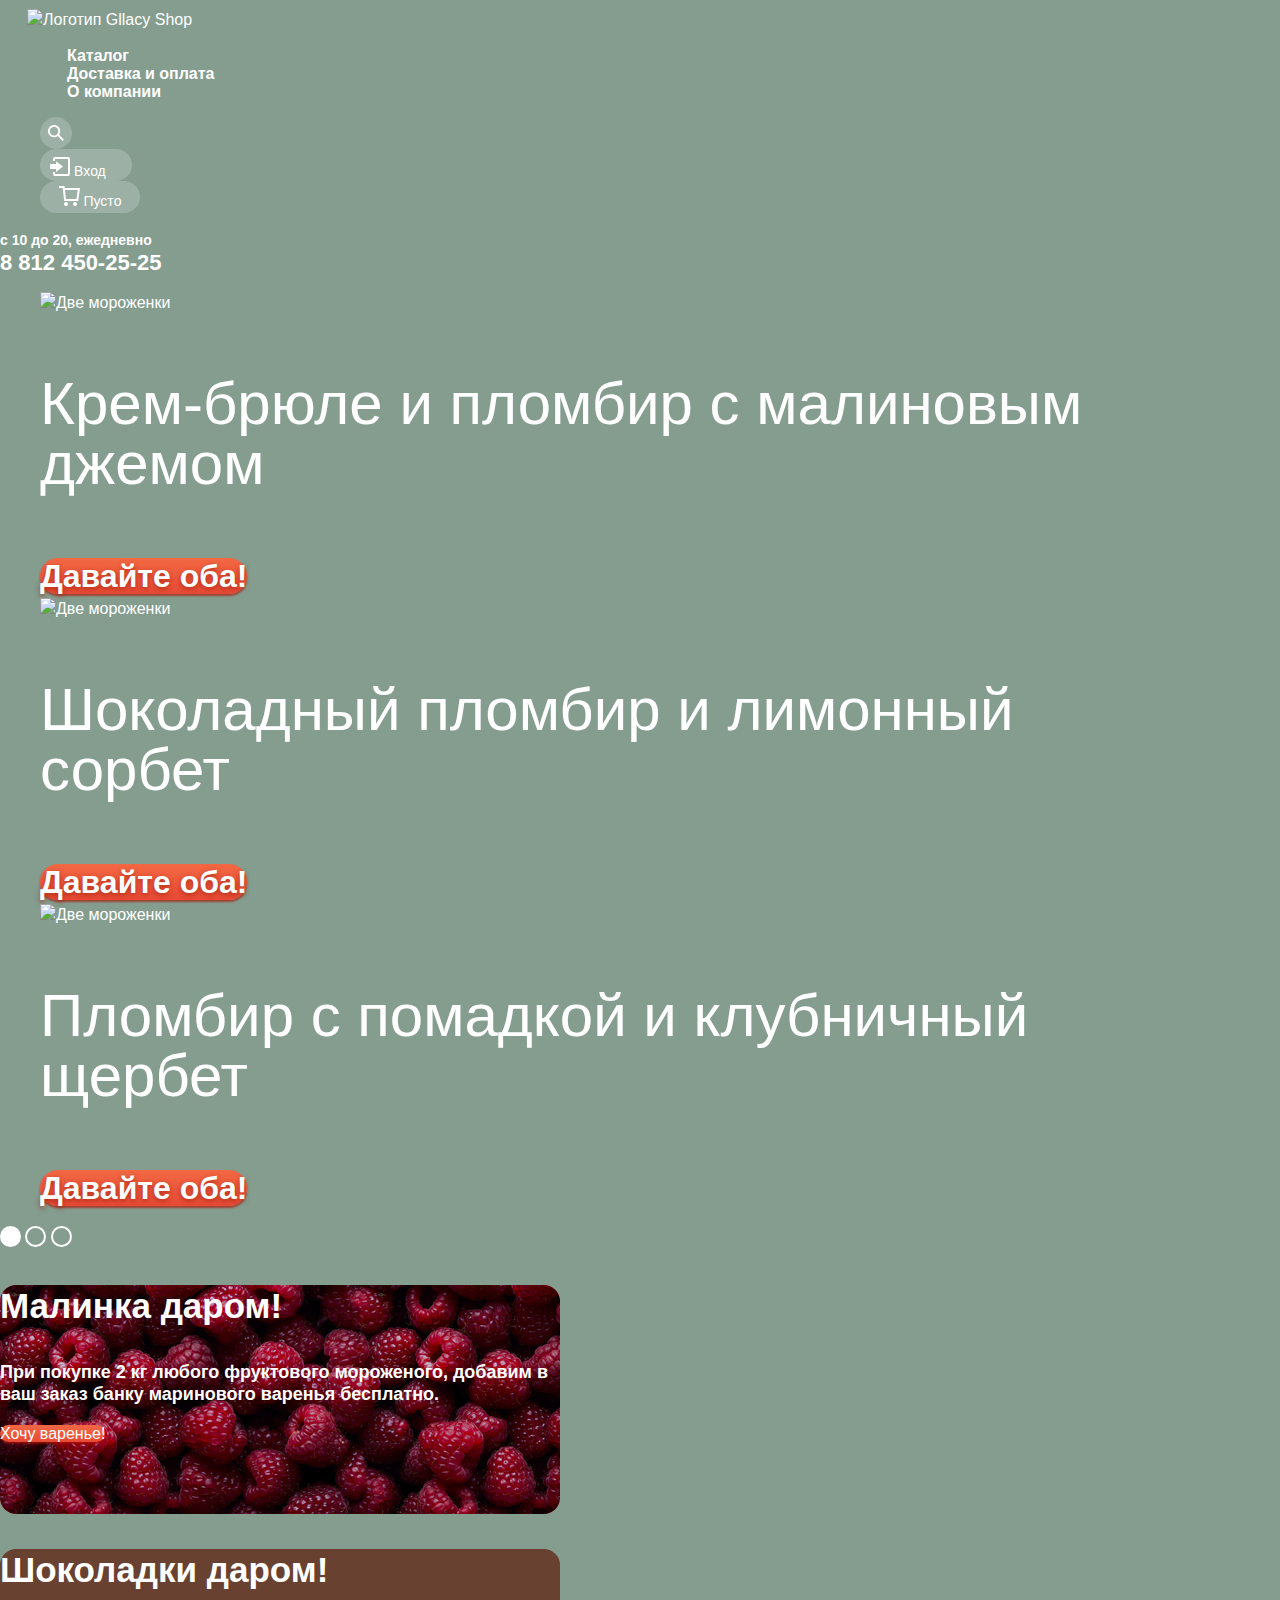
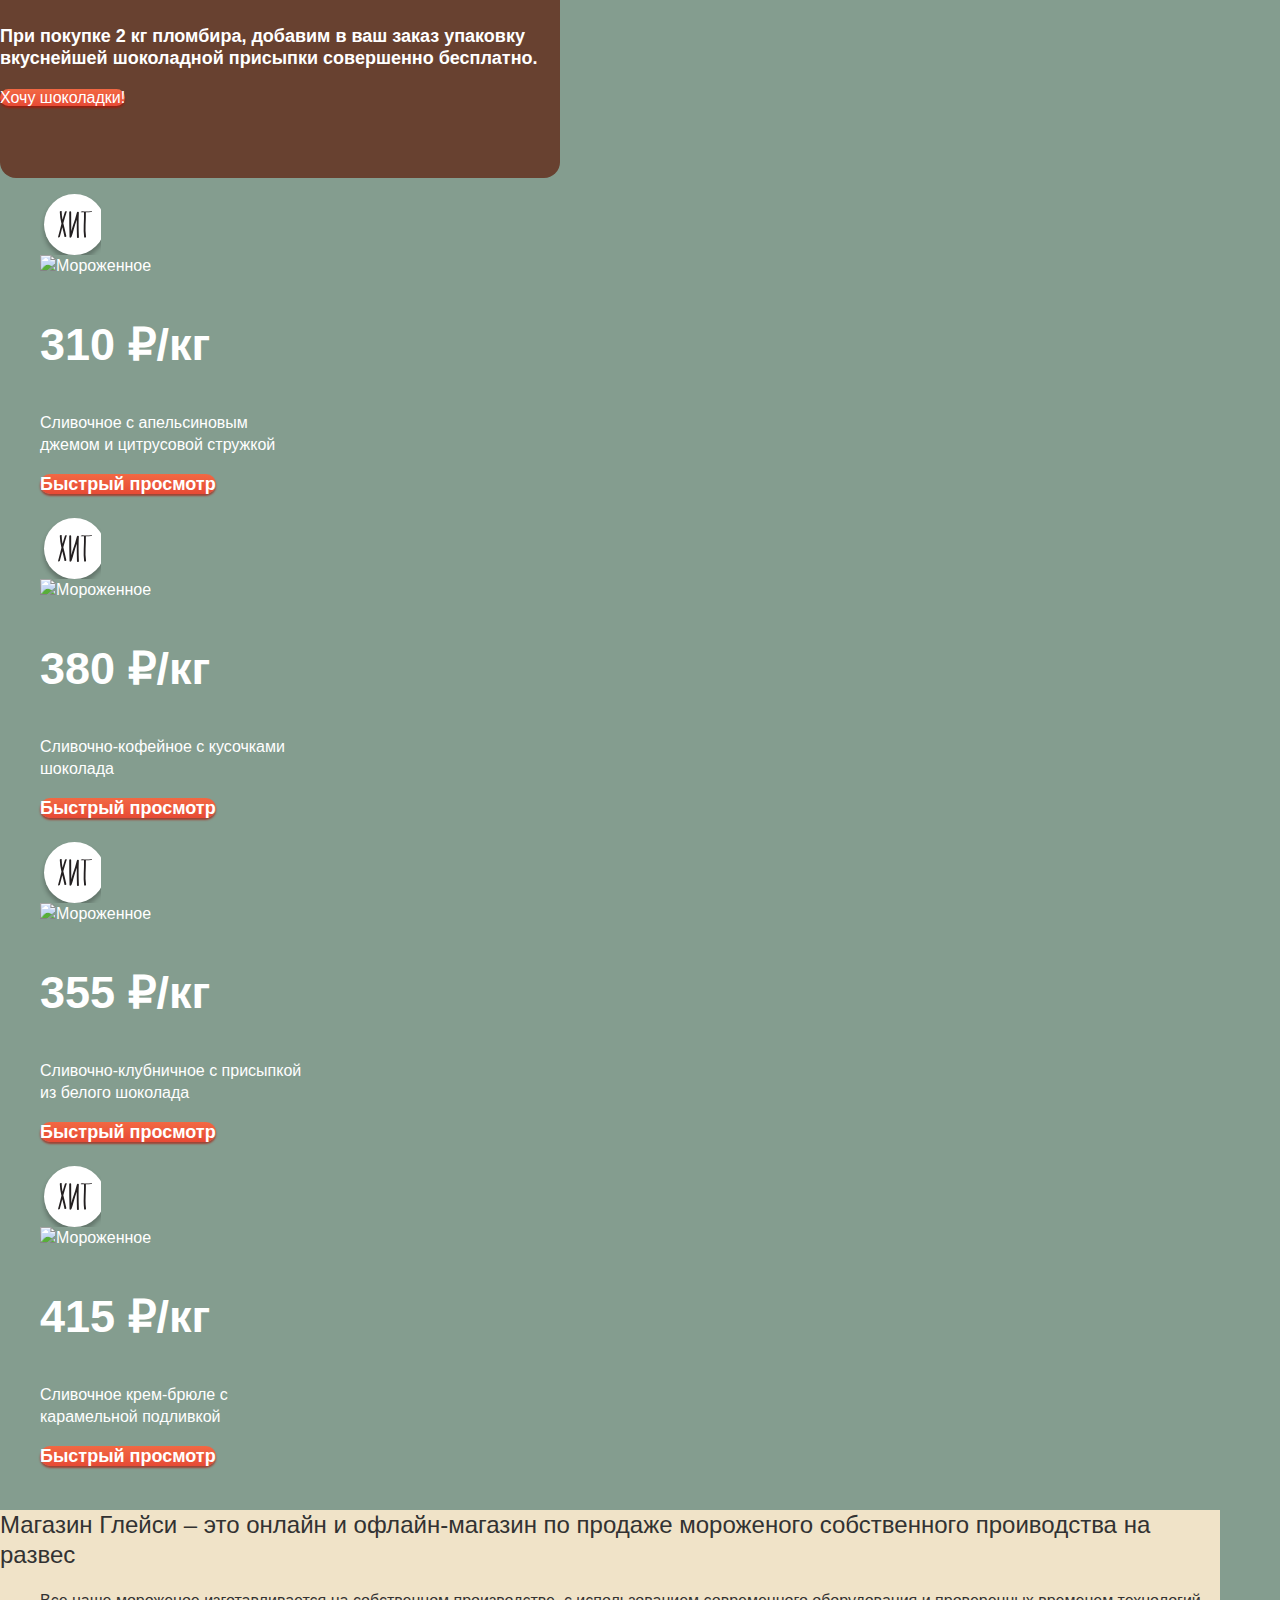
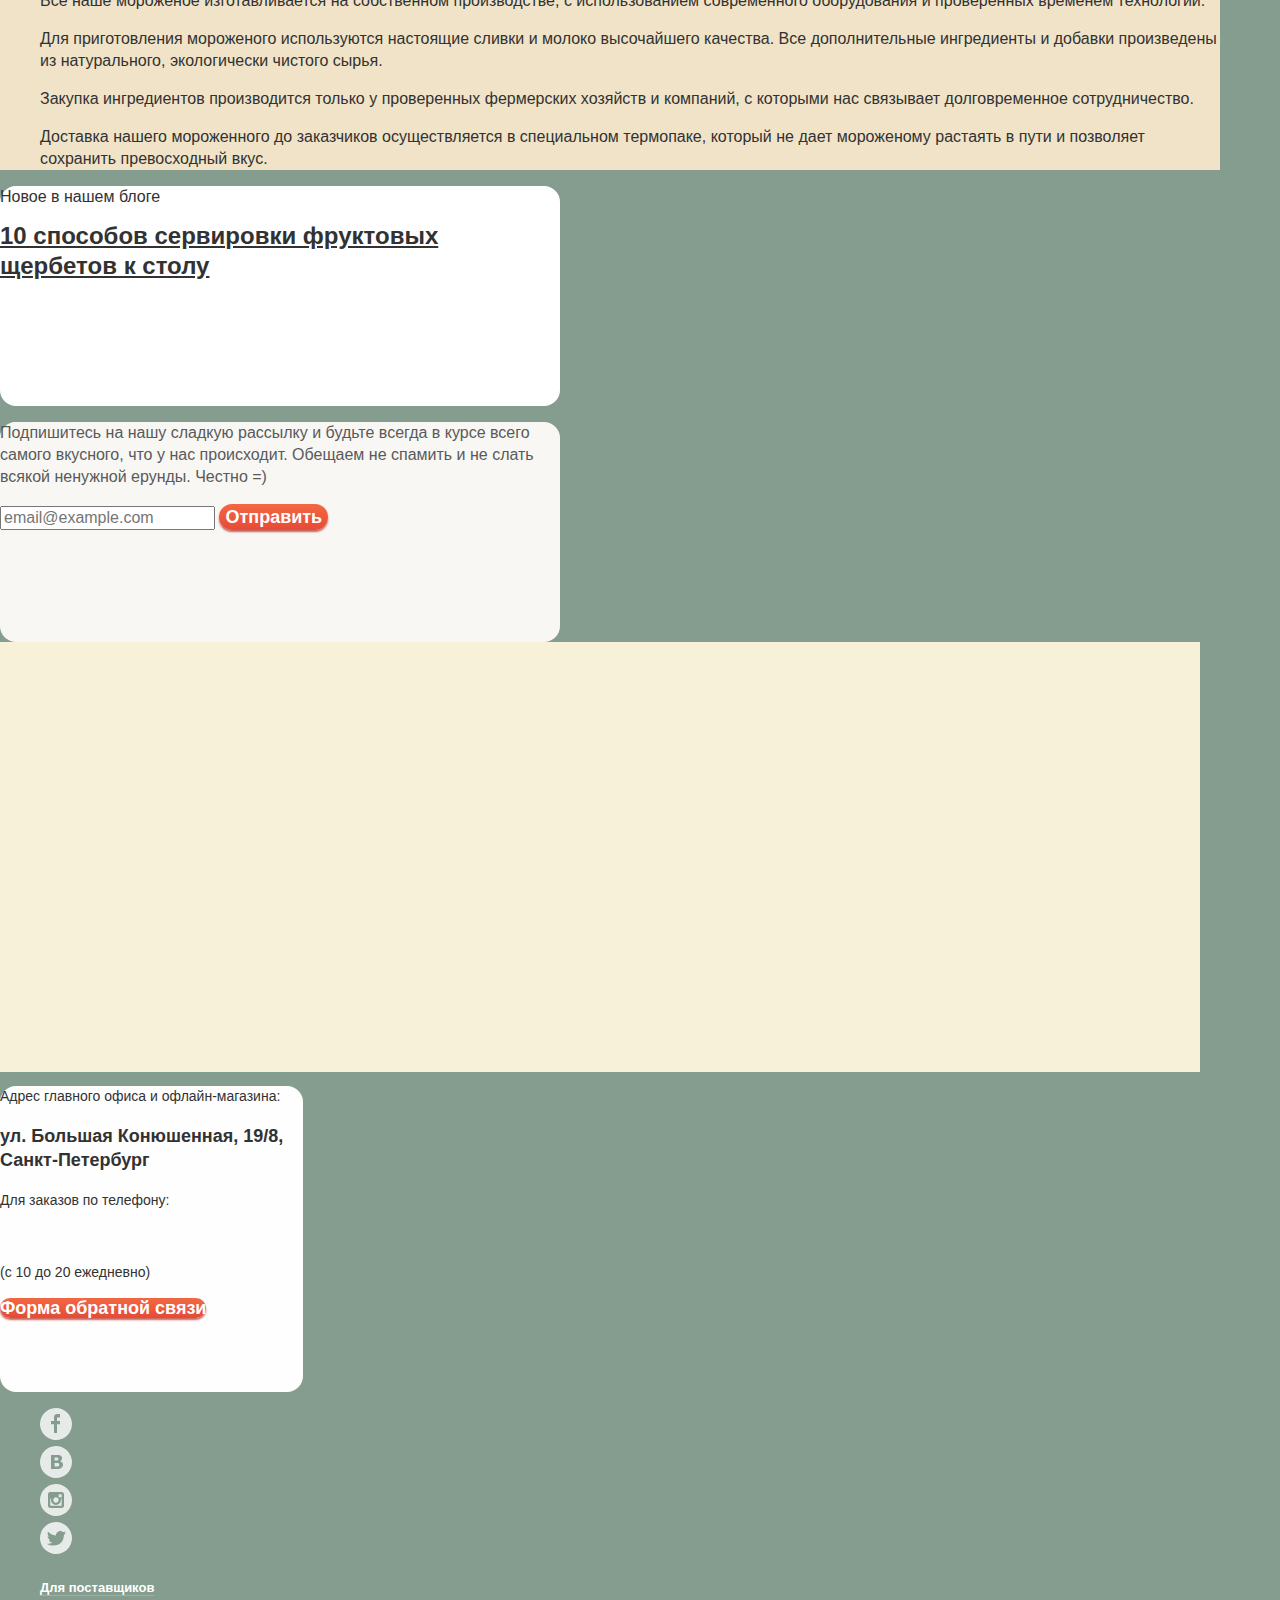
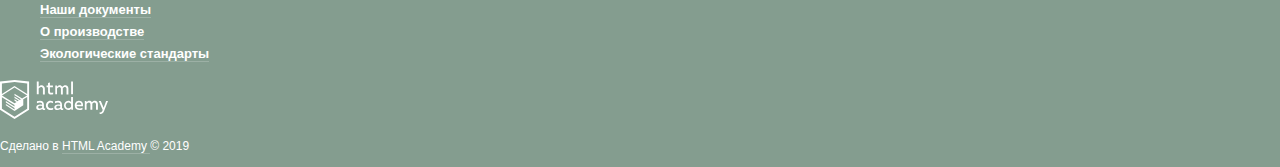
==== index.html @ 7165c573 "Базовая стилизация, подготовка к сеткам" ====
<!DOCTYPE html>
<html lang="ru">

<head>
  <meta charset="utf-8">
  <title>HTML Academy: Глейси</title>
  <link rel="stylesheet" href="css/normalize.css">
  <link rel="stylesheet" href="css/style.css">
</head>

<body class="body">
  <header class="header">
    <div class="header__main-nav main-nav">
      <nav class="main-nav">
        <a class="main-nav__logo">
          <img src="img/logo-gs.svg" width="154" height="64" alt="Логотип Gllacy Shop">
        </a>

        <ul class="main-nav__list">
          <li class="main-nav__item">
            <a class="main-nav__link" href="#">Каталог</a>
            <ul class="main-nav__submenu submenu">
              <li class="submenu__item">
                <a class="submenu__link" href="#">Новинки</a>
              </li>
              <li class="submenu__item">
                <a class="submenu__link" href="catalog.html">Сливочное</a>
              </li>
              <li class="submenu__item">
                <a class="submenu__link" href="#">Щербеты</a>
              </li>
              <li class="submenu__item">
                <a class="submenu__link" href="#">Фруктовый лед</a>
              </li>
              <li class="submenu__item">
                <a class="submenu__link" href="#">Мелорин</a>
              </li>
            </ul>
          </li>
          <li class="main-nav__item">
            <a class="main-nav__link" href="#">Доставка и оплата</a>
          </li>
          <li class="main-nav__item">
            <a class="main-nav__link" href="#">О компании</a>
          </li>
        </ul>
      </nav>
    </div>
    <div class="header__user-nav user-nav">
      <ul class="user-nav__list">
        <li class="user-nav__item">
          <button class="user-nav__btn user-nav__btn-search" type="button">
            <svg width="16" height="16" viewBox="0 0 16 16" fill="none" xmlns="http://www.w3.org/2000/svg">
              <path
                d="M16 14.6652L11.0785 9.73294C11.9827 8.48188 12.3826 6.93501 12.1984 5.40134C12.0141 3.86767 11.2594 2.4601 10.0848 1.45982C8.91022 0.45954 7.40233 -0.0598191 5.86234 0.00548954C4.32234 0.0707982 2.86363 0.715967 1.77757 1.81212C0.691516 2.90827 0.0580813 4.3747 0.0038002 5.91849C-0.050481 7.46228 0.478388 8.96976 1.48476 10.1398C2.49113 11.3098 3.90092 12.0563 5.43251 12.2301C6.96409 12.4039 8.50472 11.9922 9.74663 11.0772L14.6586 16L16 14.6652ZM6.08152 10.3767C5.24079 10.3767 4.41895 10.1268 3.71991 9.65874C3.02087 9.19063 2.47604 8.5253 2.15431 7.74687C1.83258 6.96844 1.7484 6.11188 1.91241 5.28551C2.07643 4.45913 2.48128 3.70006 3.07576 3.10427C3.67024 2.50849 4.42766 2.10276 5.25223 1.93838C6.0768 1.77401 6.93149 1.85837 7.70822 2.1808C8.48495 2.50324 9.14883 3.04927 9.61591 3.74983C10.083 4.4504 10.3323 5.27404 10.3323 6.11661C10.3298 7.24568 9.88115 8.3278 9.08451 9.12618C8.28788 9.92456 7.20813 10.3742 6.08152 10.3767Z"
                fill="white" />
            </svg>
          </button>

          <form class="user-nav__search-form search-form" action="https://echo.htmlacademy.ru" method="get">
            <label class="search-form__label" aria-label="Поиск товаров">
              <input class="search-form__input" type="search" name="search" placeholder="Крем-брюле">
            </label>

          </form>
        </li>

        <li class="user-nav__item">
          <button class="user-nav__btn user-nav__btn-enter" type="button">
            <svg width="20" height="19" viewBox="0 0 20 19" fill="none" xmlns="http://www.w3.org/2000/svg">
              <path d="M6.04 14.88L12.96 9.5L6.04 4.13V7.04H0V11.96H6.04V14.88Z" fill="white" />
              <path
                d="M18 0H5C4.46957 0 3.96086 0.210714 3.58579 0.585786C3.21071 0.960859 3 1.46957 3 2V4H5V2H18V17H5V15H3V17C3 17.5304 3.21071 18.0391 3.58579 18.4142C3.96086 18.7893 4.46957 19 5 19H18C18.5304 19 19.0391 18.7893 19.4142 18.4142C19.7893 18.0391 20 17.5304 20 17V2C20 1.46957 19.7893 0.960859 19.4142 0.585786C19.0391 0.210714 18.5304 0 18 0Z"
                fill="white" />
            </svg>
            <span>Вход</span>
          </button>

          <form class="user-nav__enter-form enter-form" action="https://echo.htmlacademy.ru" method="post">
            <ul class="enter-form__list">
              <li class="enter-form__item">
                <label class="enter-form__label" aria-label="Электронная почта">
                  <input class="enter-form__input" type="email" name="email" placeholder="email@example.com">
                </label>
              </li>
              <li class="enter-form__item">
                <label class="enter-form__label" aria-label="Пароль">
                  <input class="enter-form__input" type="password" name="password" placeholder="••••••">
                </label>
              </li>
              <li class="enter-form__item">
                <a class="enter-form__link" href="#">Забыли пароль?</a>
              </li>
              <li class="enter-form__item">
                <a class="enter-form__link" href="#">Новая регистрация</a>
              </li>
            </ul>
            <button class="btn enter-form__submit-btn" type="submit">Войти</button>
          </form>
        </li>

        <li class="user-nav__item">
          <button class="user-nav__btn user-nav__busket-btn" type="button">
            <svg width="21" height="20" viewBox="0 0 21 20" fill="none" xmlns="http://www.w3.org/2000/svg">
              <path
                d="M5.70345 2L5.46161 0H0V2H3.66795L5.17946 15H19.2869L21 2H5.70345ZM17.5034 13H6.97313L5.96545 4H18.6924L17.5034 13Z"
                fill="white" />
              <path
                d="M7.03359 20C8.14664 20 9.04894 19.1046 9.04894 18C9.04894 16.8954 8.14664 16 7.03359 16C5.92054 16 5.01823 16.8954 5.01823 18C5.01823 19.1046 5.92054 20 7.03359 20Z"
                fill="white" />
              <path
                d="M16.1027 20C17.2157 20 18.118 19.1046 18.118 18C18.118 16.8954 17.2157 16 16.1027 16C14.9896 16 14.0873 16.8954 14.0873 18C14.0873 19.1046 14.9896 20 16.1027 20Z"
                fill="white" />
            </svg>
            <span>Пусто</span>
          </button>

          <form class="user-nav__busket-form busket-form" action="https://echo.htmlacademy.ru" method="get">
            <table class="busket-form__table busket-table">
              <tr class="busket-table__tr">
                <td class="busket-table__td">
                  <button class="del-btn busket-table__del-btn" type="button"></button>
                </td>
                <td class="busket-table__td">
                  <a class="busket-table__link" href="#">
                    <img src="img/items-jpg/item-1-small.jpg" width="33" height="33" alt="Мороженное">
                  </a>
                </td>
                <td class="busket-table__td">Пломбир с апельсиновым джемом</td>
                <td class="busket-table__td">1,5 кг х</td>
                <td class="busket-table__td">200 руб.</td>
                <td class="busket-table__td">300 руб.</td>
              </tr>
              <tr class="busket-table__tr">
                <td class="busket-table__td">
                  <button class="del-btn busket-table__del-btn" type="button"></button>
                </td>
                <td class="busket-table__td">
                  <a href="#">
                    <img src="img/items-jpg/item-2-small.jpg" width="33" height="33" alt="Мороженное">
                  </a>
                </td>
                <td class="busket-table__td">Клубничный пломбир с присыпкой из белого шоколада</td>
                <td class="busket-table__td">1,5 кг х</td>
                <td class="busket-table__td">300 руб.</td>
                <td class="busket-table__td">450 руб.</td>
            </table>
            <p class="busket-table__price">Итого: 750 руб.</p>
            <button class="btn busket-form__submit-btn" type="submit">Оформить заказ</button>
          </form>
        </li>
      </ul>
    </div>
    <div class="header__info info ">
      <span class="info__worktime">с 10 до 20, ежедневно</span>
      <a class="info__phone" href="tel:+78124502525">8&nbsp;812&nbsp;450-25-25</a>
    </div>
  </header>

  <main class="main">
    <h1 class="visually-hidden">Магазин мороженного "Глейси"</h1>

    <section class="main__sliders sliders">
      <h2 class="visually-hidden">Cлайдеры</h2>
      <ul class="slider__list">
        <li class="slider__item slider__item--active">
          <img src="img/promo-ice-1.png" width="647" height="584" alt="Две мороженки">
          <h3 class="slider__title">Крем-брюле и пломбир&nbsp;с малиновым джемом</h3>
          <a class="btn slider__btn" href="#">Давайте оба!</a>
        </li>
        <li class="slider__item">
          <img src="img/promo-ice-2.png" width="644" height="582" alt="Две мороженки">
          <h3 class="slider__title">Шоколадный пломбир&nbsp;и лимонный сорбет</h3>
          <a class="btn slider__btn" href="#">Давайте оба!</a>
        </li>
        <li class="slider__item">
          <img src="img/promo-ice-3.png" width="639" height="582" alt="Две мороженки">
          <h3 class="slider__title">Пломбир с помадкой&nbsp;и клубничный щербет</h3>
          <a class="btn slider__btn" href="#">Давайте оба!</a>
        </li>
      </ul>

      <div class="slider__toggles ">
        <button class="slider__toggle slider__toggle--active" type="button" aria-label="Промо-1"></button>
        <button class="slider__toggle" type="button" aria-label="Промо-2"></button>
        <button class="slider__toggle" type="button" aria-label="Промо-3"></button>
      </div>
    </section>

    <div class="main__promotion promotion">
      <h2 class="visually-hidden">Акции магазина</h2>

      <article class="promotion__item promotion__item--raspberry">
        <h3 class="promotion__title">Малинка даром!</h3>
        <p class="promotion__text">При покупке 2 кг любого фруктового мороженого, добавим в ваш заказ банку маринового
          варенья бесплатно.</p>
        <a class="btn promotion-btn" href="#">Хочу варенье!</a>
      </article>

      <article class="promotion__item promotion__item--chocolate">
        <h3 class="promotion__title">Шоколадки даром!</h3>
        <p class="promotion__text">При покупке 2 кг пломбира, добавим в ваш заказ упаковку вкуснейшей шоколадной
          присыпки совершенно бесплатно.
        </p>
        <a class="btn promotion-btn" href="#">Хочу шоколадки!</a>
      </article>
    </div>

    <section class="main__popular popular">
      <h2 class="visually-hidden">Популярное мороженное</h2>
      <ul class="popular__list">
        <li class="popular__item">
          <article class="card">
            <div class="card__hit"></div>
            <a href="#">
              <img src="img/items-jpg/item-1.jpg" width="267" height="267" alt="Мороженное">
            </a>
            <p class="card__text">310 &#8381;&#47;<span class="cart__text--s">кг</span></p>
            <a href="#">
              <h3 class="card__title">Сливочное с апельсиновым джемом и цитрусовой стружкой</h3>
            </a>
            <a class="btn card__btn" href="#">Быстрый просмотр</a>
          </article>
        </li>
        <li class="popular__item">
          <article class="card">
            <div class="card__hit"></div>
            <a href="#">
              <img src="img/items-jpg/item-2.jpg" width="267" height="267" alt="Мороженное">
            </a>
            <p class="card__text">380 &#8381;&#47;<span class="cart__text--s">кг</span></p>
            <a href="#">
              <h3 class="card__title">Сливочно-кофейное с кусочками шоколада</h3>
            </a>
            <a class="btn card__btn" href="#">Быстрый просмотр</a>
          </article>
        </li>
        <li class="popular__item">
          <article class="card">
            <div class="card__hit"></div>
            <a href="#">
              <img src="img/items-jpg/item-3.jpg" width="267" height="267" alt="Мороженное">
            </a>
            <p class="card__text">355 &#8381;&#47;<span class="cart__text--s">кг</span></p>
            <a href="#">
              <h3 class="card__title">Сливочно-клубничное с присыпкой из белого шоколада</h3>
            </a>
            <a class="btn card__btn" href="#">Быстрый просмотр</a>
          </article>
        </li>
        <li class="popular__item">
          <article class="card">
            <div class="card__hit"></div>
            <a href="#">
              <img src="img/items-jpg/item-4.jpg" width="267" height="267" alt="Мороженное">
            </a>
            <p class="card__text">415 &#8381;&#47;<span class="cart__text--s">кг</span></p>
            <a href="#">
              <h3 class="card__title">Сливочное крем-брюле с карамельной подливкой</h3>
            </a>
            <a class="btn card__btn" href="#">Быстрый просмотр</a>
          </article>
        </li>
      </ul>
    </section>

    <section class="main__about-us about-us">
      <h2 class="about-us__title">Магазин Глeйси – это онлайн и офлайн-магазин по продаже мороженого собственного
        проиводства на развес</h2>
      <ul class="about-us__list">
        <li class="about-us__item about-us__item--prod">
          <p class="about-us__text">Все наше мороженое изготавливается на собственном производстве, с использованием
            современного оборудования
            и проверенных временем технологий.</p>
        </li>
        <li class="about-us__item about-us__item--materials">
          <p class="about-us__text">Для приготовления мороженого используются настоящие сливки и молоко высочайшего
            качества. Все
            дополнительные ингредиенты и добавки произведены из натурального, экологически чистого сырья.</p>
        </li>
        <li class="about-us__item about-us__item--purchase">
          <p class="about-us__text">Закупка ингредиентов производится только у проверенных фермерских хозяйств и
            компаний, с которыми нас
            связывает долговременное сотрудничество.</p>
        </li>
        <li class="about-us__item about-us__item--delivery">
          <p class="about-us__text">Доставка нашего мороженного до заказчиков осуществляется в специальном термопаке,
            который не дает
            мороженому растаять в пути и позволяет сохранить превосходный вкус.</p>
        </li>
      </ul>
    </section>

    <div class="main__container">
      <article class="main__blog blog">
        <h2 class="blog__title">Новое в нашем блоге</h2>
        <a class="blog__link" href="#">10 способов сервировки фруктовых щербетов к столу</a>
      </article>

      <section class="main__subscribe subscribe">
        <h2 class="visually-hidden">Подписка на рассылку</h2>
        <div class="subscribe--background">
          <p class="subscribe__text">Подпишитесь на нашу сладкую рассылку и будьте всегда в курсе всего самого вкусного,
            что
            у нас происходит.
            Обещаем не спамить и не слать всякой ненужной ерунды. Честно &#61;&#41;</p>

          <form class="subscribe__form" action="https://echo.htmlacademy.ru" method="post">

            <label aria-label="Электронная почта">
              <input class="subscribe__input" type="email" id="submit-email" name="email"
                placeholder="email@example.com">
            </label>
            <button class="btn subscribe__btn" type="submit">Отправить</button>
          </form>
        </div>
      </section>
    </div>

    <section class="main__contacts contacts">
      <h2 class="visually-hidden">Как с нами связаться</h2>
      <div class="contacts__map"></div>
      <div class="contacts__content">
        <p class="contacts__text contacts__text--s">Адрес главного офиса и офлайн-магазина:</p>
        <p class="contacts__text contacts__text--l">ул. Большая Конюшенная, 19/8, Санкт-Петербург</p>
        <p class="contacts__text contacts__text--s">Для заказов по телефону:</p>
        <a class="contacts_link contacts__text--l href=" tel:+78124502525">8&nbsp;812&nbsp;450-25-25</a>
        <p class="contacts__text contacts__text--s">&#40;с 10 до 20 ежедневно&#41;</p>
        <a class="btn contacts__popup-btn" href="#">Форма обратной связи</a>
        <!-- <script>
          карта через JS подключится в конце страницы
        </script> -->
      </div>
    </section>
  </main>

  <footer class="footer">

    <div class="footer__social social">
      <h2 class="visually-hidden">Мы в соцсетях</h2>
      <ul class="social__list">
        <li class="social__item social__item--fb">
          <a href="#" aria-label="Facebook">
            <svg width="32" height="32" viewBox="0 0 32 32" fill="none" xmlns="http://www.w3.org/2000/svg">
              <path
                d="M16 0C12.8355 0 9.74207 0.938384 7.11088 2.69649C4.4797 4.45459 2.42894 6.95345 1.21793 9.87706C0.0069325 12.8007 -0.309921 16.0177 0.307443 19.1214C0.924806 22.2251 2.44866 25.0761 4.6863 27.3137C6.92394 29.5513 9.77487 31.0752 12.8786 31.6926C15.9823 32.3099 19.1993 31.9931 22.1229 30.7821C25.0466 29.5711 27.5454 27.5203 29.3035 24.8891C31.0616 22.2579 32 19.1645 32 16C32 11.7565 30.3143 7.68687 27.3137 4.68629C24.3131 1.68571 20.2435 0 16 0ZM20.06 9.45H17V12.9H20V16.34H17V25H14V16.34H11V12.9H14V9.45C13.9449 8.59575 14.2291 7.75426 14.7908 7.1083C15.3525 6.46234 16.1464 6.06407 17 6H20V9.45H20.06Z"
                fill="white" fill-opacity="0.8" />
            </svg>
          </a>
        </li>
        <li class="social__item social__item--vk">
          <a href="#" aria-label="Vkontakte">
            <svg width="32" height="32" viewBox="0 0 32 32" fill="none" xmlns="http://www.w3.org/2000/svg">
              <path
                d="M16.64 14.49C16.9652 14.4904 17.2875 14.4293 17.59 14.31C17.8645 14.2077 18.0922 14.0085 18.23 13.75C18.3343 13.4964 18.3854 13.2241 18.38 12.95C18.376 12.7057 18.3143 12.4659 18.2 12.25C18.0714 12.0066 17.8523 11.8235 17.59 11.74C17.2687 11.627 16.9306 11.5695 16.59 11.57H14.59V14.57H15.16C15.75 14.52 16.24 14.51 16.64 14.49Z"
                fill="white" fill-opacity="0.8" />
              <path
                d="M18.12 17.08C17.751 17.0101 17.3752 16.9832 17 17H14.61V20.5H17.06C17.4757 20.4953 17.8865 20.4104 18.27 20.25C18.591 20.1392 18.8632 19.9199 19.04 19.63C19.1865 19.3527 19.2621 19.0436 19.26 18.73C19.2753 18.3782 19.1848 18.0298 19 17.73C18.7922 17.4167 18.4806 17.1865 18.12 17.08Z"
                fill="white" fill-opacity="0.8" />
              <path
                d="M16 0C12.8355 0 9.74207 0.938384 7.11088 2.69649C4.4797 4.45459 2.42894 6.95345 1.21793 9.87706C0.0069325 12.8007 -0.309921 16.0177 0.307443 19.1214C0.924806 22.2251 2.44866 25.0761 4.6863 27.3137C6.92394 29.5513 9.77487 31.0752 12.8786 31.6926C15.9823 32.3099 19.1993 31.9931 22.1229 30.7821C25.0466 29.5711 27.5454 27.5203 29.3035 24.8891C31.0616 22.2579 32 19.1645 32 16C32 11.7565 30.3143 7.68687 27.3137 4.68629C24.3131 1.68571 20.2435 0 16 0ZM22.6 20.53C22.3376 21.056 21.9537 21.5119 21.48 21.86C20.9342 22.2714 20.3122 22.5705 19.65 22.74C18.8286 22.9383 17.9848 23.029 17.14 23.01H11V9H16.45C17.2781 8.9868 18.1063 9.02354 18.93 9.11C19.473 9.19401 19.9994 9.36273 20.49 9.61C20.9868 9.84615 21.4013 10.2258 21.68 10.7C21.9455 11.1728 22.0801 11.7079 22.07 12.25C22.0819 12.8916 21.8931 13.5209 21.53 14.05C21.1452 14.588 20.6142 15.0045 20 15.25V15.32C20.8272 15.4588 21.5898 15.8541 22.18 16.45C22.7295 17.0712 23.0163 17.8815 22.98 18.71C23.0043 19.3386 22.8738 19.9636 22.6 20.53Z"
                fill="white" fill-opacity="0.8" />
            </svg>
          </a>
        </li>
        <li class="social__item social__item--inst">
          <a href="#" aria-label="Instagram">
            <svg width="32" height="32" viewBox="0 0 32 32" fill="none" xmlns="http://www.w3.org/2000/svg">
              <g opacity="0.8">
                <path
                  d="M20.92 16C20.92 17.3155 20.3974 18.5771 19.4673 19.5072C18.5371 20.4374 17.2755 20.96 15.96 20.96C14.6445 20.96 13.3829 20.4374 12.4528 19.5072C11.5226 18.5771 11 17.3155 11 16C11.001 15.6158 11.048 15.233 11.14 14.86H10.24V21.7H21.64V14.86H20.74C20.8406 15.2325 20.901 15.6147 20.92 16Z"
                  fill="white" />
                <path
                  d="M16 18.66C16.5252 18.656 17.0375 18.4967 17.4723 18.202C17.9071 17.9073 18.245 17.4905 18.4432 17.0042C18.6415 16.5178 18.6913 15.9836 18.5864 15.4689C18.4816 14.9542 18.2266 14.4821 17.8539 14.1121C17.4811 13.7421 17.0071 13.4908 16.4916 13.3897C15.9762 13.2887 15.4424 13.3425 14.9575 13.5445C14.4726 13.7464 14.0584 14.0873 13.7669 14.5243C13.4755 14.9613 13.32 15.4748 13.32 16C13.3213 16.3506 13.3917 16.6976 13.5271 17.021C13.6625 17.3444 13.8602 17.638 14.1091 17.8851C14.358 18.1321 14.653 18.3276 14.9775 18.4606C15.3019 18.5936 15.6494 18.6613 16 18.66Z"
                  fill="white" />
                <path d="M21.68 10.3H18.64V13.34H21.68V10.3Z" fill="white" />
                <path
                  d="M16 0C12.8355 0 9.74207 0.938384 7.11088 2.69649C4.4797 4.45459 2.42894 6.95345 1.21793 9.87706C0.0069325 12.8007 -0.309921 16.0177 0.307443 19.1214C0.924806 22.2251 2.44866 25.0761 4.6863 27.3137C6.92394 29.5513 9.77487 31.0752 12.8786 31.6926C15.9823 32.3099 19.1993 31.9931 22.1229 30.7821C25.0466 29.5711 27.5454 27.5203 29.3035 24.8891C31.0616 22.2579 32 19.1645 32 16C32 11.7565 30.3143 7.68687 27.3137 4.68629C24.3131 1.68571 20.2435 0 16 0ZM24 21.7C24.0027 22.0045 23.9444 22.3064 23.8285 22.588C23.7127 22.8696 23.5416 23.1251 23.3253 23.3395C23.1091 23.5539 22.8521 23.7228 22.5695 23.8362C22.2869 23.9497 21.9845 24.0054 21.68 24H10.28C9.97928 23.9987 9.68175 23.9382 9.40442 23.8219C9.12709 23.7056 8.87537 23.5358 8.66366 23.3222C8.45194 23.1086 8.28436 22.8554 8.17049 22.5771C8.05662 22.2988 7.99869 22.0007 8.00001 21.7V10.3C7.99869 9.99927 8.05662 9.70123 8.17049 9.42289C8.28436 9.14455 8.45194 8.89137 8.66366 8.67779C8.87537 8.46422 9.12709 8.29443 9.40442 8.17814C9.68175 8.06184 9.97928 8.00131 10.28 8H21.67C21.9749 7.99467 22.2778 8.0503 22.561 8.16362C22.8441 8.27694 23.1017 8.44568 23.3188 8.65992C23.5358 8.87416 23.7079 9.12959 23.8249 9.41123C23.9418 9.69287 24.0014 9.99504 24 10.3V21.7Z"
                  fill="white" />
              </g>
            </svg>
          </a>
        </li>
        <li class="social__item social__item--tw">
          <a href="#" aria-label="Twitter">
            <svg width="32" height="32" viewBox="0 0 32 32" fill="none" xmlns="http://www.w3.org/2000/svg">
              <path
                d="M16 0C12.8355 0 9.74207 0.938384 7.11088 2.69649C4.4797 4.45459 2.42894 6.95345 1.21793 9.87706C0.0069325 12.8007 -0.309921 16.0177 0.307443 19.1214C0.924806 22.2251 2.44866 25.0761 4.6863 27.3137C6.92394 29.5513 9.77487 31.0752 12.8786 31.6926C15.9823 32.3099 19.1993 31.9931 22.1229 30.7821C25.0466 29.5711 27.5454 27.5203 29.3035 24.8891C31.0616 22.2579 32 19.1645 32 16C32 11.7565 30.3143 7.68687 27.3137 4.68629C24.3131 1.68571 20.2435 0 16 0ZM23.94 12.81C23.69 19.33 20.48 23.64 12.94 23.51H12.46C12.01 23.51 7.91001 23.07 7.11001 21.69C8.8989 21.9555 10.7228 21.5494 12.23 20.55C11.18 20.26 9.31001 20.09 8.98001 17.7C9.39279 17.8642 9.84415 17.9058 10.28 17.82C9.00001 17 7.53001 16.3 7.61001 14.17C8.02796 14.4893 8.54454 14.652 9.07001 14.63C8.30001 14.4 6.92001 11.39 8.07001 9.85C10.07 11.64 12.14 13.33 15.87 13.49C16.1 11.28 17.11 9.79 19.04 9.17C19.7375 8.93332 20.4908 8.91568 21.1986 9.11946C21.9065 9.32323 22.5351 9.73867 23 10.31C23.74 10.08 24.45 9.84 25.19 9.62C25.1758 9.95711 25.0846 10.2865 24.9234 10.5829C24.7622 10.8793 24.5353 11.1349 24.26 11.33C24.5167 11.3601 24.7768 11.3336 25.0221 11.2524C25.2674 11.1712 25.492 11.0372 25.68 10.86C25.5628 11.2985 25.3443 11.7034 25.0421 12.0421C24.7399 12.3808 24.3624 12.6438 23.94 12.81Z"
                fill="white" fill-opacity="0.8" />
            </svg>
          </a>
        </li>
      </ul>
    </div>

    <div class="footer__company-info company-info">
      <ul class="company-info__list">
        <li class="company-info__item  company-info__item--heart">
          <a class="company-info__link" href="#">Для поставщиков</a>
        </li>
        <li class="company-info__item">
          <a class="company-info__link" href="#">Наши документы</a>
        </li>
        <li class="company-info__item">
          <a class="company-info__link" href="#">О производстве</a>
        </li>
        <li class="company-info__item">
          <a class="company-info__link" href="#">Экологические стандарты</a>
        </li>
      </ul>
    </div>
    <div class="footer__copyright copyright">
      <a class="copyright__link" href="https://htmlacademy.ru/intensive/htmlcss">
        <svg width="108" height="39" viewBox="0 0 108 39" fill="none" xmlns="http://www.w3.org/2000/svg">
          <path
            d="M44.582 28.426C44.7698 28.4144 44.9553 28.3771 45.134 28.3151V29.7263C44.7564 29.8745 44.3566 29.9496 43.9538 29.948C43.6117 29.9839 43.2676 29.9061 42.9692 29.7255C42.6707 29.5449 42.4327 29.2703 42.2882 28.94C41.3994 29.6974 40.2879 30.1005 39.1473 30.0791C37.6339 30.0791 36.2348 29.2021 36.2348 27.3776C36.2348 25.1197 38.2145 24.4241 39.9468 24.4241C40.6765 24.4355 41.4034 24.5233 42.1169 24.6862V24.3737C42.1169 23.275 41.3554 22.4988 39.9277 22.4988C38.894 22.5023 37.8726 22.7358 36.9296 23.1843V21.3699C37.9559 20.9951 39.0325 20.7977 40.1181 20.7852C42.4785 20.7852 43.9253 21.9747 43.9253 24.6459V27.8111C43.912 27.962 43.9555 28.1123 44.0465 28.2294C44.1374 28.3465 44.2683 28.4207 44.4107 28.436C44.4679 28.4427 44.5258 28.4393 44.582 28.426ZM38.1479 27.2163C38.177 27.5946 38.3467 27.9451 38.6198 28.1908C38.8929 28.4366 39.247 28.5574 39.6041 28.5268H39.7088C40.6057 28.5405 41.4713 28.1782 42.1169 27.5187V25.9966C41.522 25.8626 40.9165 25.7883 40.3084 25.7749C39.2615 25.7749 38.1479 26.1277 38.1479 27.2365V27.2163Z"
            fill="white" />
          <path
            d="M50.5022 20.7651C51.4002 20.7443 52.2873 20.9774 53.072 21.4404V23.2448C52.3925 22.7578 51.5891 22.5011 50.7687 22.5089C50.0431 22.4476 49.3241 22.6933 48.7693 23.1922C48.2145 23.6912 47.869 24.4027 47.8085 25.1709C47.7481 25.9391 47.9776 26.7014 48.4468 27.2907C48.916 27.88 49.5867 28.2484 50.3118 28.3151C50.4639 28.3252 50.6165 28.3252 50.7687 28.3151C51.6191 28.315 52.4551 28.0823 53.1957 27.6397V29.4541C52.3309 29.8749 51.387 30.0817 50.4355 30.0589C49.8841 30.1 49.3303 30.0253 48.8062 29.8391C48.282 29.6529 47.7978 29.3589 47.3812 28.974C46.9647 28.589 46.624 28.1207 46.3789 27.5959C46.1337 27.0711 45.9888 26.5002 45.9526 25.916C45.9526 25.7749 45.9526 25.6237 45.9526 25.4826C45.9335 24.882 46.0266 24.2834 46.2264 23.721C46.4263 23.1586 46.729 22.6435 47.1171 22.2052C47.5053 21.767 47.9713 21.4142 48.4885 21.167C49.0057 20.9199 49.5638 20.7833 50.131 20.7651C50.2545 20.7555 50.3786 20.7555 50.5022 20.7651Z"
            fill="white" />
          <path
            d="M62.6661 28.426C62.8538 28.4144 63.0394 28.3771 63.2181 28.3151V29.7263C62.8404 29.8745 62.4407 29.9496 62.0379 29.948C61.6958 29.9839 61.3517 29.9061 61.0532 29.7255C60.7548 29.5449 60.5168 29.2703 60.3723 28.94C59.4834 29.6974 58.3719 30.1005 57.2313 30.0791C55.718 30.0791 54.3189 29.2021 54.3189 27.3776C54.3189 25.1197 56.2986 24.4241 58.0308 24.4241C58.7606 24.4355 59.4875 24.5233 60.2009 24.6862V24.3737C60.2009 23.275 59.4395 22.4988 58.0118 22.4988C56.9781 22.5023 55.9567 22.7358 55.0137 23.1843V21.3699C56.04 20.9951 57.1166 20.7977 58.2022 20.7852C60.5626 20.7852 62.0093 21.9747 62.0093 24.6459V27.8111C61.9961 27.962 62.0396 28.1123 62.1305 28.2294C62.2215 28.3465 62.3524 28.4207 62.4948 28.436C62.552 28.4427 62.6099 28.4393 62.6661 28.426ZM56.232 27.2163C56.2611 27.5946 56.4308 27.9451 56.7039 28.1908C56.977 28.4366 57.331 28.5574 57.6882 28.5268H57.7929C58.6897 28.5405 59.5553 28.1782 60.2009 27.5187V25.9966C59.6061 25.8626 59.0006 25.7883 58.3925 25.7749C57.336 25.7749 56.232 26.1277 56.232 27.2365V27.2163Z"
            fill="white" />
          <path
            d="M72.974 16.9648V29.8271H71.2989V28.426C70.9277 28.9464 70.445 29.3659 69.8906 29.6498C69.3362 29.9338 68.726 30.074 68.1103 30.0589C66.9966 29.9812 65.9524 29.4578 65.1895 28.5949C64.4267 27.732 64.0022 26.5941 64.0022 25.412C64.0022 24.2299 64.4267 23.092 65.1895 22.2291C65.9524 21.3662 66.9966 20.8428 68.1103 20.7651C68.6778 20.7487 69.2416 20.8669 69.7603 21.1111C70.2791 21.3553 70.7397 21.7192 71.1085 22.1763V16.9648H73.0121H72.974ZM68.4435 22.4888C67.7114 22.4888 67.0093 22.7967 66.4917 23.345C65.9741 23.8932 65.6833 24.6367 65.6833 25.412C65.6833 26.1873 65.9741 26.9308 66.4917 27.479C67.0093 28.0272 67.7114 28.3352 68.4435 28.3352C69.0099 28.3399 69.5648 28.166 70.0377 27.8358C70.5105 27.5055 70.88 27.0337 71.099 26.4805V24.3334C70.8734 23.786 70.5021 23.32 70.0305 22.9924C69.5589 22.6648 69.0074 22.4898 68.4435 22.4888Z"
            fill="white" />
          <path
            d="M78.9989 20.7651C82.3111 20.7651 83.4533 23.5976 82.9202 26.1478H76.6479C76.8573 27.7304 78.3136 28.3856 79.8364 28.3856C80.7481 28.3862 81.6485 28.1728 82.4729 27.7607V29.4541C81.5292 29.8805 80.5099 30.0868 79.4843 30.0589C76.9335 30.0589 74.7253 28.5167 74.7253 25.412C74.6709 24.2403 75.0569 23.0935 75.799 22.2226C76.5411 21.3517 77.5787 20.8276 78.6848 20.7651H78.9989ZM79.0845 22.398C78.7864 22.3733 78.4865 22.411 78.2021 22.5091C77.9178 22.6071 77.6544 22.7637 77.4272 22.9696C77.2 23.1756 77.0134 23.427 76.8781 23.7095C76.7427 23.9919 76.6613 24.2998 76.6384 24.6157V24.6761H81.2546C81.2809 24.4048 81.2565 24.1305 81.1828 23.8692C81.109 23.6078 80.9873 23.3643 80.8247 23.1528C80.662 22.9412 80.4616 22.7657 80.2349 22.6362C80.0082 22.5067 79.7596 22.4257 79.5033 22.398C79.3644 22.3779 79.2235 22.3779 79.0845 22.398Z"
            fill="white" />
          <path
            d="M84.8048 21.007H86.4514V22.1057C86.8022 21.6912 87.2302 21.3581 87.7085 21.1273C88.1868 20.8966 88.7051 20.7732 89.2306 20.7651C89.7436 20.7308 90.2557 20.8439 90.7131 21.0923C91.1704 21.3407 91.5559 21.7152 91.829 22.1763C92.2017 21.748 92.6511 21.4026 93.1512 21.1603C93.6513 20.918 94.1919 20.7837 94.7415 20.7651C95.1767 20.7503 95.6099 20.8337 96.0124 21.0095C96.4148 21.1854 96.7774 21.4498 97.0762 21.7853C97.3749 22.1207 97.603 22.5196 97.7453 22.9554C97.8875 23.3912 97.9408 23.854 97.9015 24.3133V29.8271H95.9979V24.3737C96.0405 23.93 95.915 23.4866 95.6491 23.1407C95.3832 22.7948 94.9986 22.5749 94.5797 22.5291H94.3513C93.9544 22.565 93.569 22.6885 93.2198 22.8916C92.8707 23.0947 92.5655 23.373 92.324 23.7085V29.8271H90.4204V24.3737C90.463 23.93 90.3375 23.4866 90.0716 23.1407C89.8057 22.7948 89.4211 22.5749 89.0022 22.5291H88.7738C88.3331 22.5669 87.906 22.7087 87.5239 22.9442C87.1418 23.1797 86.8144 23.5028 86.5656 23.8899V29.8372H84.8048V21.007Z"
            fill="white" />
          <path
            d="M106.096 21.007H108L104.098 31.0165C103.146 33.3148 102.013 34.0406 100.747 34.0406C100.379 34.0306 100.012 33.9799 99.6528 33.8894V32.2564C99.9273 32.3449 100.213 32.3891 100.5 32.3874C101.452 32.3874 102.08 31.7121 102.565 30.3714L102.737 29.9279L98.7771 21.0372H100.804L103.66 27.6901L106.096 21.007Z"
            fill="white" />
          <path
            d="M38.6999 1.5221V6.56216C39.0514 6.18238 39.4703 5.87999 39.9326 5.67239C40.3949 5.46479 40.8914 5.35609 41.3935 5.35255C41.8191 5.32525 42.2457 5.38705 42.6487 5.53441C43.0518 5.68177 43.4235 5.9118 43.7426 6.21136C44.0617 6.51091 44.3219 6.87412 44.5084 7.28024C44.6949 7.68635 44.804 8.1274 44.8295 8.57819C44.839 8.7023 44.839 8.82703 44.8295 8.95115V14.4045H42.9259V9.20315C42.9563 8.94983 42.9387 8.69261 42.8739 8.44662C42.8091 8.20064 42.6985 7.97087 42.5486 7.77081C42.3987 7.57076 42.2126 7.40447 42.0012 7.28173C41.7897 7.15898 41.5572 7.08227 41.3174 7.05609C41.2192 7.04604 41.1204 7.04604 41.0223 7.05609C40.552 7.08571 40.0954 7.23494 39.6912 7.49112C39.2869 7.74731 38.9469 8.1029 38.6999 8.52779V14.3743H36.7963V1.5221H38.6999Z"
            fill="white" />
          <path
            d="M49.9025 2.41923V5.56423H52.9197V7.28793H49.9025V11.32C49.9025 12.4792 50.407 12.8622 51.4825 12.8622C52.0604 12.862 52.6327 12.7421 53.1672 12.5094V14.2029C52.4477 14.4649 51.6912 14.5944 50.9305 14.5859C50.5972 14.6311 50.2589 14.6061 49.9348 14.5124C49.6107 14.4187 49.3073 14.2581 49.042 14.0399C48.7767 13.8216 48.5547 13.5501 48.3888 13.2407C48.2228 12.9314 48.1162 12.5904 48.0751 12.2373C48.0561 12.053 48.0561 11.8671 48.0751 11.6829V7.26777H46.5522V5.54407H48.0465V2.88292L49.9025 2.41923Z"
            fill="white" />
          <path
            d="M55.2992 14.3843V5.56423H56.9458V6.66296C57.2966 6.24843 57.7246 5.9153 58.2029 5.68457C58.6812 5.45384 59.1995 5.33049 59.725 5.32231C60.238 5.28809 60.7501 5.40114 61.2075 5.64952C61.6648 5.8979 62.0503 6.27241 62.3234 6.73352C62.6961 6.30524 63.1455 5.95987 63.6456 5.71757C64.1457 5.47527 64.6863 5.3409 65.2359 5.32231C65.6711 5.30757 66.1043 5.39091 66.5068 5.56679C66.9092 5.74267 67.2719 6.00709 67.5706 6.34254C67.8693 6.67799 68.0974 7.07682 68.2397 7.51263C68.3819 7.94843 68.4352 8.41127 68.3959 8.87051V14.3843H66.4923V8.93099C66.5174 8.70892 66.5005 8.48378 66.4425 8.26873C66.3845 8.05367 66.2866 7.853 66.1546 7.67845C66.0226 7.5039 65.859 7.35896 65.6735 7.2521C65.488 7.14524 65.2842 7.07861 65.0741 7.05609H64.8457C64.4465 7.09568 64.0597 7.22385 63.7104 7.43226C63.3611 7.64067 63.0572 7.92465 62.8184 8.2657V14.3843H60.9148V8.93099C60.9398 8.70582 60.9216 8.47762 60.8612 8.26009C60.8009 8.04255 60.6997 7.84016 60.5637 7.66507C60.4277 7.48997 60.2597 7.34578 60.0698 7.24113C59.8799 7.13648 59.672 7.07354 59.4585 7.05609H59.2301C58.7894 7.09388 58.3624 7.23572 57.9803 7.47121C57.5982 7.70669 57.2707 8.02984 57.0219 8.4169V14.3743H55.2992V14.3843Z"
            fill="white" />
          <path d="M72.974 1.51202H71.118V14.3743H72.974V1.51202Z" fill="white" />
          <path
            d="M14.6957 0H14.5434L0 1.61282V29.8372L14.5434 39L29.0868 29.8372V1.61282L14.6957 0ZM27.1832 28.678L14.5434 36.6413L1.90359 28.678V17.1362L14.4863 25.0693V26.5107L5.85353 21.0675V22.4585L14.5244 27.9723V29.444L5.86305 23.9806V25.3717L14.5339 30.8855L23.2809 25.3414V19.3538L27.1832 16.8842V28.678ZM27.1832 15.4125L23.7092 17.5697L22.1102 18.5777L14.4958 13.7795V15.1706L21.0061 19.2732H20.9395L20.7967 19.3639L19.8449 19.9385L14.4768 16.5516V17.9426L18.7123 20.6139L17.7129 21.3195L14.5148 19.3034V20.6945L16.6183 22.0049L14.4768 23.3657L1.96069 15.4831L14.4958 7.49961L27.1832 15.4125ZM27.1832 14.0114L14.4768 6.04807L1.90359 14.0013V3.41716L14.5529 2.01602L27.1927 3.41716V14.0114H27.1832Z"
            fill="white" />
        </svg>
      </a>
      <p class="copyright__text">
        <span>Сделано в </span>
        <a class="copyright__link copyright__link--border" href="https://htmlacademy.ru/intensive/htmlcss">
          <span>HTML Academy</span>
        </a>
        <span>© 2019</span>
      </p>
    </div>
  </footer>

  <div class="popup popup--closed">
    <form class="popup__feedback-form feedback-form " action="https://echo.htmlacademy.ru" method="post">

      <button class="close-btn feedback-form__close-btn" type="button"></button>

      <p class="feedback-form__text">Мы обязательно вам ответим!</p>

      <label aria-label="Имя пользователя">
        <input class="feedback-form__input" type="text" name="user-name" placeholder="Как вас зовут?">
      </label>
      <label aria-label="Электронная почта">
        <input class="feedback-form__input" type="email" name="user-email" placeholder="Ваша почта для ответа?">
      </label>
      <label aria-label="Ваше письмо нам">
        <textarea class="feedback-form__textapea" name="user-text" rows="5"
          placeholder="Напишите что-нибудь..."></textarea>
      </label>

      <button class="btn feedback-form__submit-btn" type="submit">Отправить</button>
    </form>
  </div>
</body>

</html>
---- css/style.css ----
/* Fonts */

@font-face {
  font-family: "Roboto";
  src: url("../fonts/roboto.woff2");
  src: url("../fonts/roboto.woff2") format("woff2"), url("../fonts/roboto.woff") format("woff");
  font-weight: 400;
  font-style: normal;
  font-display: swap;
}

@font-face {
  font-family: "Roboto";
  src: url("../fonts/robotomedium.woff2");
  src: url("../fonts/robotomedium.woff2") format("woff2"), url("../fonts/robotomedium.woff") format("woff");
  font-weight: 500;
  font-style: normal;
  font-display: swap;
}

@font-face {
  font-family: "Roboto";
  src: url("../fonts/robotobold.woff2");
  src: url("../fonts/robotobold.woff2") format("woff2"), url("../fonts/robotobold.woff") format("woff");
  font-weight: 700;
  font-style: normal;
  font-display: swap;
}

/* Цвета */
:root {
  --background__promo-1: #849D8F;
  --background__promo-2: #8996A6;
  --background__promo-3: #9D8B84;

  --background__color-logo: #FBFCFB;
  --background__color-modal: #F8F7F4;

  --basic-white: #FFFFFF;
  --basic-black: #323232;

  --subscribe-text: #5A5A5A;
  --placeholders: #999999;

  --point--hover: #FBDED7;
  --point--active: #F6B5A5;
  --point--click: #EDEDED;
  --active-page: #D07058;

  --link--hover: #FFBC9E;
  --link--hover--saturate: #E84D37;

  --raspberry: #AD000B;
  --chocolate: #684130;
  --wafel: #F0E3C8;
  --map: #F7F1D9;
  --contacts: #FEFEFE;

  --lighter-white: rgba(255, 255, 255, 0.2);
}

/*  Глобальные стили */

body {
  width: 1220px;
  margin: 0;
  padding: 0;
  font-family: "Roboto", "Arial", sans-serif;
  font-size: 16px;
  line-height: 22px;
  font-weight: normal;
  color: var(--basic-white);
  background-color: var(--background__promo-1);
}

a {
  text-decoration: none;
  color: var(--basic-white);
}

img {
  max-width: 100%;
  height: auto;
}

*,
*::before,
*::after {
  box-sizing: border-box;
}

html {
  height: 100%;
}

.body {
  min-height: 100%;
  display: grid;
  grid-template-rows: min-content 1fr min-content;
}

.visually-hidden {
  position: absolute;
  width: 1px;
  height: 1px;
  margin: -1px;
  border: 0;
  padding: 0;
  white-space: nowrap;
  clip: rect(0 0 0 0);
  overflow: hidden;
}

.visually-hidden:not(:focus):not(:active) {
  position: absolute;
  width: 1px;
  height: 1px;
  margin: -1px;
  border: 0;
  padding: 0;
  white-space: nowrap;
  clip: rect(0 0 0 0);
  overflow: hidden;
}

/* Button */
.btn {
  font: inherit;
  color: var(--basic-white);
  text-align: center;
  background: linear-gradient(180deg, #F26843 0%, #E74A35 100%);
  box-shadow: 0 2px 2px rgba(172, 16, 0, 0.64);
  border-radius: 70px;
  border: none;
  cursor: pointer;
}

/* Header */
.header__main-nav {
  margin-top: 9px;
  margin-left: 27px;
}

.main-nav__list {
  list-style: none;
}

.main-nav__item {
  line-height: 18px;
  font-weight: 700;
}

.submenu {
  display: none;
}

.submenu_list {
  list-style: none;
}

.submenu__item {
  font-size: 14px;
  line-height: 16px;
  font-weight: 400;
}

.submenu-item:first-child {
  font-size: 14px;
  line-height: 18px;
  font-weight: 700;
  border-bottom: 1px solid rgba(50, 50, 50, 0.2);
}

.user-nav__list {
  list-style: none;
}

.user-nav__item {
  font-size: 14px;
  line-height: 16px;
  font-weight: 500;
}

.user-nav__btn {
  font-size: 14px;
  line-height: 16px;
  font-weight: 500;
  color: #ffffff;
  border: none;
  background-color: rgba(255, 255, 255, 0.2);
}

.user-nav__btn-search {
  width: 32px;
  max-height: 32px;
  padding: 8px;
  border-radius: 50%;
}

.search-form {
  display: none;
}

.user-nav__btn-enter {
  width: 92px;
  max-height: 32px;
  padding: 8px 16px 8px 0;
  border-radius: 70px;
}

.enter-form {
  display: none;
}

.enter-form__list {
  list-style: none;
}

.enter-form__link {
  font-size: 13px;
  font-weight: normal;
  line-height: 15px;
  color: #323232;
  border-bottom: 1px solid rgba(50, 50, 50, 0.3);
}

.busket-form {
  display: none;
}

.user-nav__busket-btn {
  width: 100px;
  min-height: 32px;
  border-radius: 70px;
}

/* Инфо */
.header__info {
  width: 167px;
}

.info__worktime {
  font-size: 14px;
  line-height: 16px;
  font-weight: 700;
}

.info__phone {
  font-size: 22px;
  line-height: 24px;
  font-weight: 700;
}

/* Слайдеры */
.slider__list {
  list-style: none;
}

.slider__title {
  font-size: 60px;
  line-height: 60px;
  font-weight: 400;
}

.slider__btn {
  font-weight: 700;
  font-size: 32px;
  line-height: 44px;
  text-shadow: 0 2px 5px rgba(160, 32, 11, 0.76);
}

.slider__toggle {
  width: 21px;
  min-height: 21px;
  background-color: transparent;
  border-radius: 50%;
  border: 2px solid var(--basic-white);
}

.slider__toggle--active {
  background-color: var(--basic-white);
}

/* Предложения */
.promotion__item {
  width: 560px;
  min-height: 229px;
  border-radius: 16px;
}

.promotion__item--raspberry {
  background-image: url("/img/raspberry-pattern.png");
  background-color: var(--raspberry);
}

.promotion__item--chocolate {
  background-image: url("/img/chocolate-pattern.png");
  background-color: var(--chocolate);
}

.promotion__title {
  font-size: 35px;
  line-height: 41px;
  font-weight: 700;
}

.promotion__text {
  font-size: 18px;
  line-height: 22px;
  font-weight: 700;
}

.promoton__btn {
  font-size: 18px;
  line-height: 24px;
  font-weight: 700;
}

/* Популярное */

.popular__list {
  list-style: none;
}

.card {
  width: 267px;
  min-height: 324px;
}

.card__hit {
  width: 61px;
  height: 61px;
  background-image: url(/img/hit-sticker.svg);
}

.card__text {
  font-size: 45px;
  line-height: 45px;
  font-weight: 700;
}

.card__text--s {
  font-size: 30px;
  line-height: 35px;
  font-weight: 700;
}

.card__title {
  font-size: 16px;
  line-height: 22px;
  font-weight: 500;
  text-decoration: underline var(--border-bottom);
}

.card__btn {
  font-size: 18px;
  line-height: 24px;
  font-weight: 700;
}

/* Каталог */
/* Крошки */
.breadcrumbs__list {
  list-style: none;
}

.breadcrumbs__link {
  font-size: 14px;
  line-height: 16px;
  font-weight: 400;
  border-bottom: 1px solid var(--border-bottom);
}

.breadcrumbs__item:not(:first-child)::before {
  content: "\00BB";
  font-size: 14px;
  line-height: 16px;
  font-weight: 400;
}

.breadcrumbs__link--active {
  border-bottom: none;
}

.main__title {
  font-size: 35px;
  line-height: 41px;
  font-weight: 700;
}

/* Фильтр */
.filter__title {
  font-size: 14px;
  line-height: 16px;
  font-weight: 500;
}

.filter__select {
  font-size: 16px;
  line-height: 18px;
  font-weight: 500;
  color: var(--basic-white);
  background-color: var(--lighter-white);
}

.filter__input {
  font-size: 14px;
  line-height: 16px;
  font-weight: 500;
  color: var(--basic-white);
  background-color: var(--lighter-white);
}

.filter__input--price {
  border: none;
  background-color: transparent;
}

.filter__wrapper {
  width: max-content;
  min-height: 36px;
  border-radius: 16px;
  background-color: var(--lighter-white);
  padding-top: 8px;
  padding-bottom: 8px;
}

.filter__submit-btn {
  font-size: 16px;
  line-height: 18px;
  font-weight: 500;
  background: none;
  box-shadow: none;
  background-color: var(--lighter-white);
  border: 2px solid var(--basic-white);
  border-radius: 20px;
}

/* Каталог */

.catalog__list {
  list-style: none;
}

/* Пагинатор */

.pagination__list {
  list-style: none;
}

.pagination__link {
  display: inline-block;
  font-size: 16px;
  line-height: 18px;
  font-weight: 500;
}

.pagination__link--prev {
  width: 7px;
  height: 12px;
  background-image: url(../img/icon-pointer-right-small.svg);
  background-repeat: no-repeat;
  transform: rotate(180deg);
}

.pagination__link--next {
  width: 7px;
  height: 12px;
  background-image: url(../img/icon-pointer-right-small.svg);
  background-repeat: no-repeat;
}

.pagination__link--disabled {
  opacity: 0.12;
}

.pagination__link--active {
  color: var(--basic-black);
  background-color: var(--basic-white);
  width: 26px;
  min-height: 26px;
  border-radius: 50%;
}

.footer--line {

  border-top: 1px solid var(--lighter-white);
}

/* Про компанию */
.about-us {
  background: var(--wafel) url(/img/wafel-pattern.png) repeat;
  color: var(--basic-black);
}

.about-us__title {
  font-size: 24px;
  line-height: 30px;
  font-weight: 500;
}

.about-us__list {
  list-style: none;
}

.about-us__item--prod {
  list-style-image: url(/img/ice-icon.svg);
}

.about-us__item--materials {
  list-style-image: url(/img/leaf-icon.svg);
}

.about-us__item--purchase {
  list-style-image: url(/img/cow-icon.svg);
}

.about-us__item--delivery {
  list-style-image: url(/img/thermometer-icon.svg);
}

.about-us__text {
  font-size: 16px;
  line-height: 22px;
  font-weight: 400;
}

/* Блог и форма подписки */
.blog {
  width: 560px;
  min-height: 220px;
  border-radius: 16px;
  background: var(--basic-white) url(/img/strawberry-bcgr.jpg) no-repeat;
}

.blog__title {
  color: var(--basic-black);
  font-size: 16px;
  line-height: 22px;
  font-weight: 500;
}

.blog__link {
  color: var(--basic-black);
  font-size: 24px;
  line-height: 30px;
  font-weight: 700;
  text-decoration: underline;
}

.subscribe {
  width: 560px;
  min-height: 220px;
  border-radius: 16px;
  background: var(--background__color-modal) url(/img/post-bcgr.svg) no-repeat;
}

.subscribe--background {
  width: 548px;
  height: 210px;
  border-radius: 16px;
  background-color: var(--background__color-modal);
}

.subscribe__text {
  font-size: 16px;
  line-height: 22px;
  font-weight: 400;
  color: var(--subscribe-text);
}

.subscribe__btn {
  font-size: 18px;
  line-height: 24px;
  font-weight: 700;
}

/* Контакты */
.contacts__map {
  width: 1200px;
  min-height: 430px;
  background: var(--map) url(/img/map.png) no-repeat;
}

.contacts__content {
  width: 303px;
  min-height: 306px;
  border-radius: 16px;
  background-color: #FEFEFE;
}

.contacts__text,
.contacts__link {
  color: var(--basic-black);
}

.contacts__text--s {
  font-size: 14px;
  line-height: 20px;
  font-weight: 400;
}

.contacts__text--l {
  font-size: 18px;
  line-height: 24px;
  font-weight: 700;
}

.contacts__popup-btn {
  font-size: 18px;
  line-height: 24px;
  font-weight: 700;
}

/* Подвал */

.social__list {
  list-style: none;
}

.social__item {
  width: 32px;
  min-height: 32px;
}

.company-info__list {
  list-style: none;
}

.company-info__item--heart {
  list-style-image: url(/img/heart-icon.svg);
}

.company-info__link {
  font-size: 13px;
  line-height: 18px;
  font-weight: 700;
  border-bottom: 1px solid var(--lighter-white);
}

.copyright__text {
  font-size: 12px;
  line-height: 18px;
  font-weight: 400;
}

.copyright__link--border {
  border-bottom: 1px solid var(--lighter-white);
}

.popup {
  display: none;
}

.close-btn {
  border: none;
  width: 18px;
  min-height: 17px;
  background: url(/img/X-big.svg) no-repeat;
}

.feedback-form__text {
  font-size: 24px;
  line-height: 28px;
  font-weight: 500;
}

.feedback-form__submit-btn {
  font-size: 18px;
  line-height: 24px;
  font-weight: 700;
}
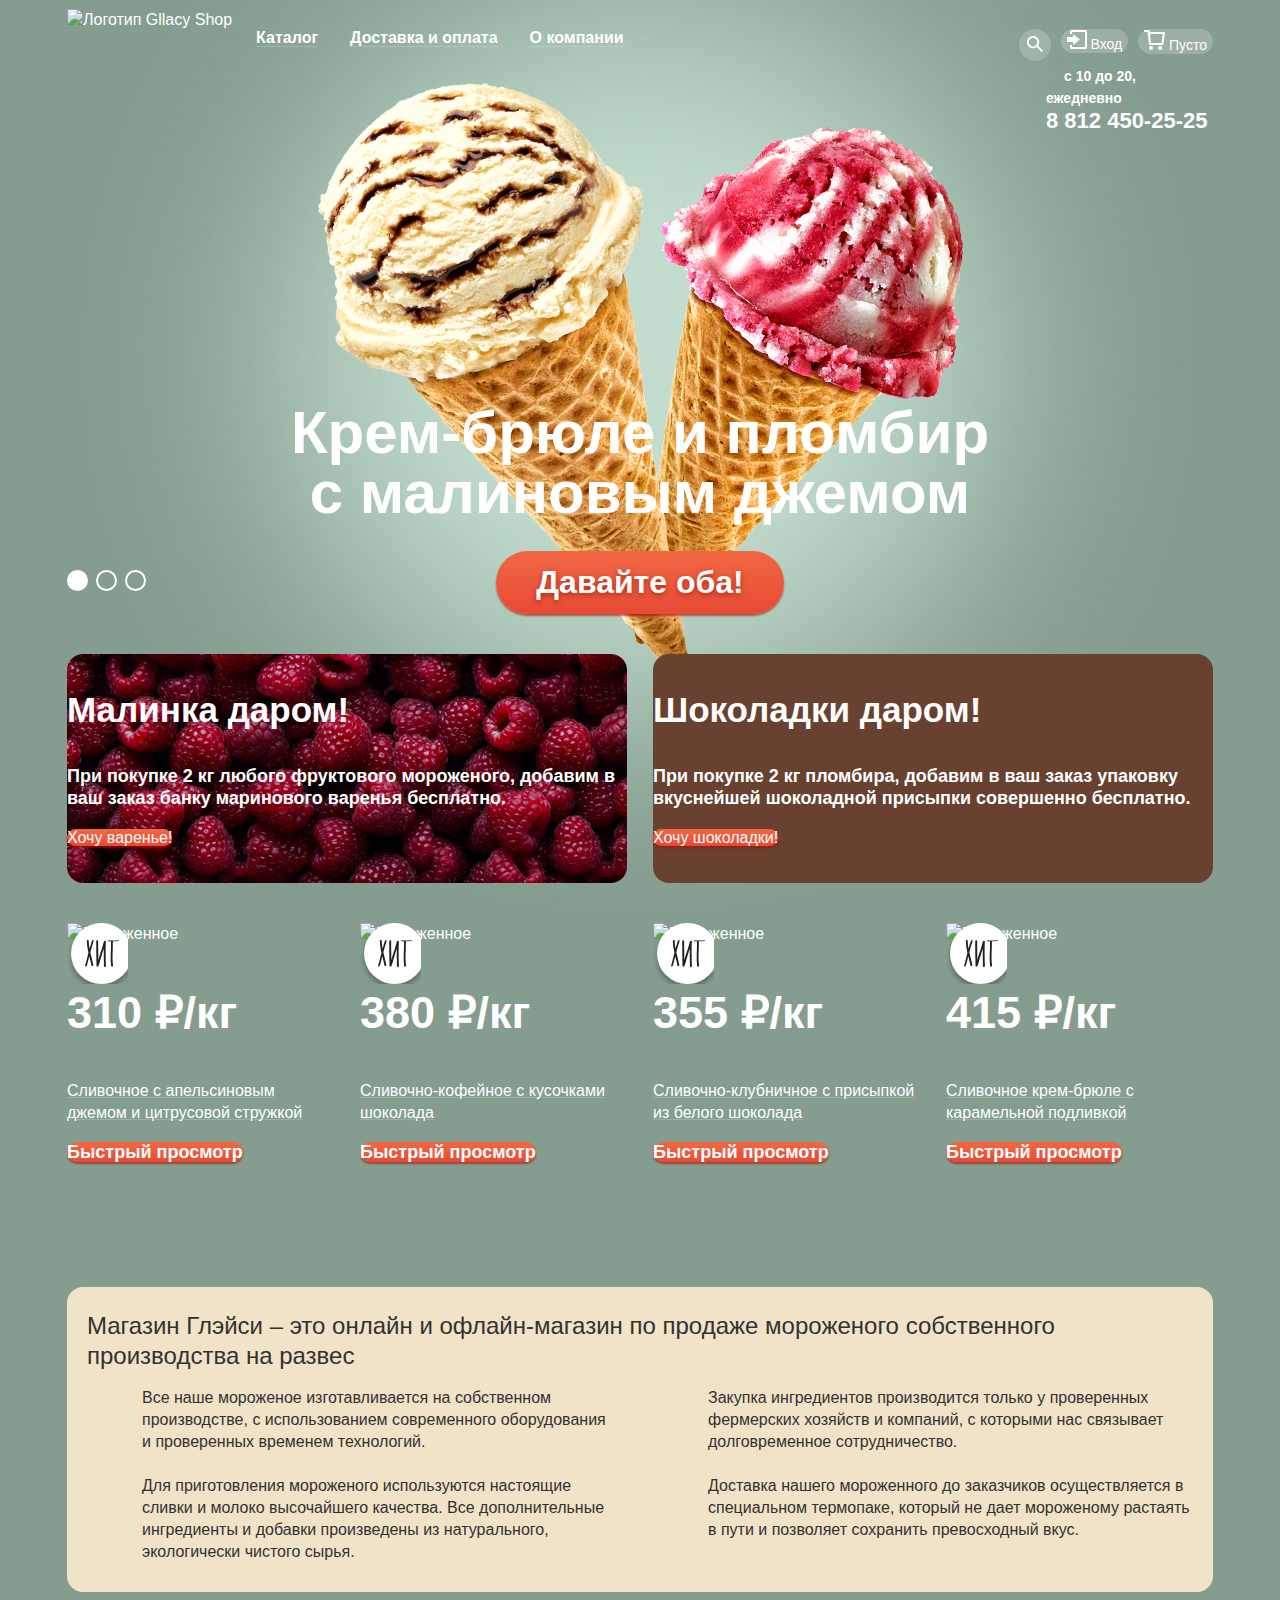
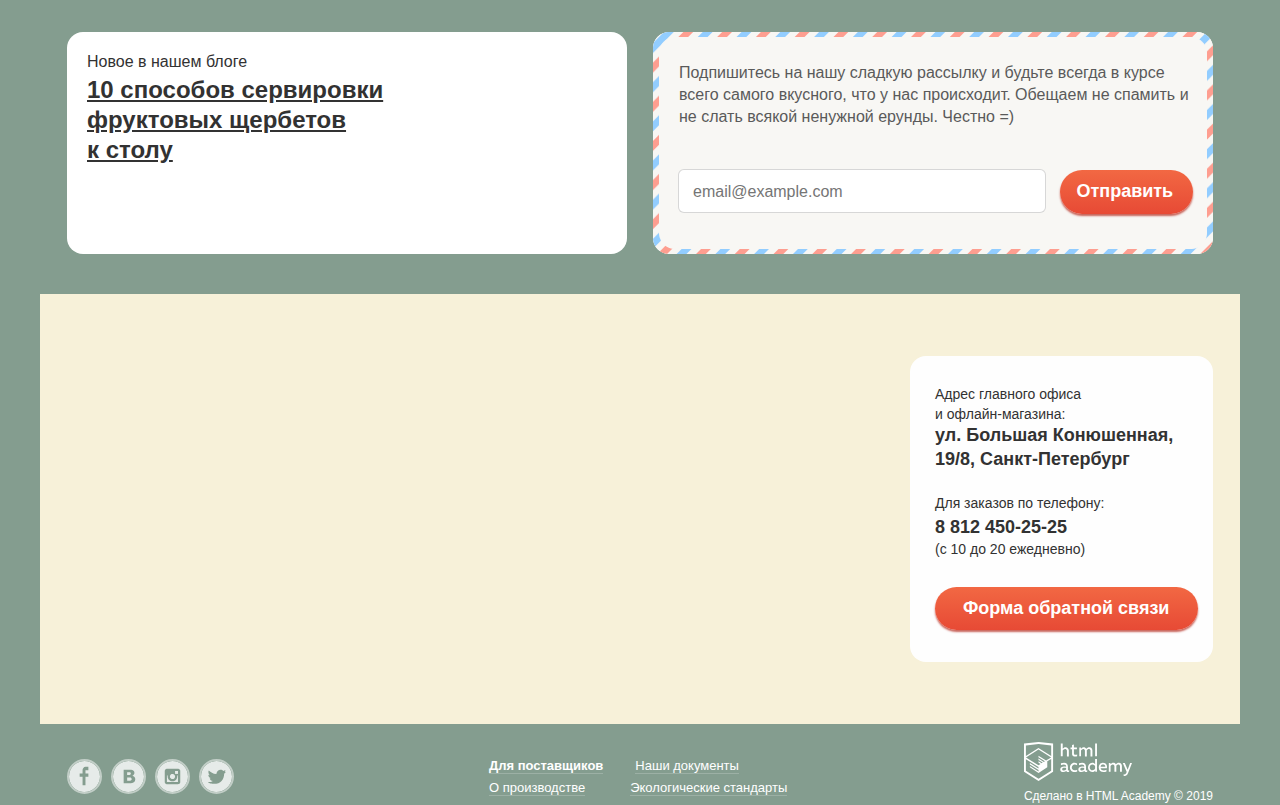
==== commit cbc40ff1: "index.html базовая стилизация и начало сеток" ====
--- a/index.html
+++ b/index.html
@@ -8,476 +8,443 @@
   <link rel="stylesheet" href="css/style.css">
 </head>
 
-<body class="body">
-  <header class="header">
-    <div class="header__main-nav main-nav">
-      <nav class="main-nav">
-        <a class="main-nav__logo">
-          <img src="img/logo-gs.svg" width="154" height="64" alt="Логотип Gllacy Shop">
-        </a>
-
-        <ul class="main-nav__list">
-          <li class="main-nav__item">
-            <a class="main-nav__link" href="#">Каталог</a>
-            <ul class="main-nav__submenu submenu">
-              <li class="submenu__item">
-                <a class="submenu__link" href="#">Новинки</a>
-              </li>
-              <li class="submenu__item">
-                <a class="submenu__link" href="catalog.html">Сливочное</a>
-              </li>
-              <li class="submenu__item">
-                <a class="submenu__link" href="#">Щербеты</a>
-              </li>
-              <li class="submenu__item">
-                <a class="submenu__link" href="#">Фруктовый лед</a>
-              </li>
-              <li class="submenu__item">
-                <a class="submenu__link" href="#">Мелорин</a>
-              </li>
-            </ul>
-          </li>
-          <li class="main-nav__item">
-            <a class="main-nav__link" href="#">Доставка и оплата</a>
-          </li>
-          <li class="main-nav__item">
-            <a class="main-nav__link" href="#">О компании</a>
+<body>
+  <div class="page-wrapper page-wrapper--1 grid-container">
+
+    <header class="page-header">
+      <div class="page-header__top">
+        <nav class="main-nav">
+          <a class="main-nav__logo">
+            <img src="img/logo-gs.svg" width="154" height="64" alt="Логотип Gllacy Shop">
+          </a>
+
+          <ul class="main-nav__list">
+            <li class="main-nav__item main-nav__item--first">
+              <a class="main-nav__link" href="#">Каталог</a>
+              <ul class="main-nav__submenu submenu">
+                <li class="submenu__item">
+                  <a class="submenu__link" href="#">Новинки</a>
+                </li>
+                <li class="submenu__item submenu__item--top">
+                  <a class="submenu__link" href="catalog.html">Сливочное</a>
+                </li>
+                <li class="submenu__item">
+                  <a class="submenu__link" href="#">Щербеты</a>
+                </li>
+                <li class="submenu__item">
+                  <a class="submenu__link" href="#">Фруктовый лед</a>
+                </li>
+                <li class="submenu__item">
+                  <a class="submenu__link" href="#">Мелорин</a>
+                </li>
+              </ul>
+            </li>
+            <li class="main-nav__item">
+              <a class="main-nav__link" href="#">Доставка и оплата</a>
+            </li>
+            <li class="main-nav__item">
+              <a class="main-nav__link" href="#">О компании</a>
+            </li>
+          </ul>
+        </nav>
+
+        <ul class="user-nav">
+          <li class="user-nav__item">
+            <button class="user-nav__btn user-nav__btn--lens" type="button">
+              <svg width="16" height="16" viewBox="0 0 16 16" fill="none" xmlns="http://www.w3.org/2000/svg">
+                <path
+                  d="M16 14.6652L11.0785 9.73294C11.9827 8.48188 12.3826 6.93501 12.1984 5.40134C12.0141 3.86767 11.2594 2.4601 10.0848 1.45982C8.91022 0.45954 7.40233 -0.0598191 5.86234 0.00548954C4.32234 0.0707982 2.86363 0.715967 1.77757 1.81212C0.691516 2.90827 0.0580813 4.3747 0.0038002 5.91849C-0.050481 7.46228 0.478388 8.96976 1.48476 10.1398C2.49113 11.3098 3.90092 12.0563 5.43251 12.2301C6.96409 12.4039 8.50472 11.9922 9.74663 11.0772L14.6586 16L16 14.6652ZM6.08152 10.3767C5.24079 10.3767 4.41895 10.1268 3.71991 9.65874C3.02087 9.19063 2.47604 8.5253 2.15431 7.74687C1.83258 6.96844 1.7484 6.11188 1.91241 5.28551C2.07643 4.45913 2.48128 3.70006 3.07576 3.10427C3.67024 2.50849 4.42766 2.10276 5.25223 1.93838C6.0768 1.77401 6.93149 1.85837 7.70822 2.1808C8.48495 2.50324 9.14883 3.04927 9.61591 3.74983C10.083 4.4504 10.3323 5.27404 10.3323 6.11661C10.3298 7.24568 9.88115 8.3278 9.08451 9.12618C8.28788 9.92456 7.20813 10.3742 6.08152 10.3767Z"
+                  fill="white" />
+              </svg>
+            </button>
+
+            <form class="user-nav__search-form search-form" action="https://echo.htmlacademy.ru" method="get">
+              <label class="search-form__label" aria-label="Поиск товаров">
+                <input class="search-form__input" type="search" name="search" placeholder="Крем-брюле">
+              </label>
+
+            </form>
+          </li>
+
+          <li class="user-nav__item">
+            <button class="user-nav__btn user-nav__btn--enter" type="button">
+              <svg width="20" height="19" viewBox="0 0 20 19" fill="none" xmlns="http://www.w3.org/2000/svg">
+                <path d="M6.04 14.88L12.96 9.5L6.04 4.13V7.04H0V11.96H6.04V14.88Z" fill="white" />
+                <path
+                  d="M18 0H5C4.46957 0 3.96086 0.210714 3.58579 0.585786C3.21071 0.960859 3 1.46957 3 2V4H5V2H18V17H5V15H3V17C3 17.5304 3.21071 18.0391 3.58579 18.4142C3.96086 18.7893 4.46957 19 5 19H18C18.5304 19 19.0391 18.7893 19.4142 18.4142C19.7893 18.0391 20 17.5304 20 17V2C20 1.46957 19.7893 0.960859 19.4142 0.585786C19.0391 0.210714 18.5304 0 18 0Z"
+                  fill="white" />
+              </svg>
+              <span>Вход</span>
+            </button>
+
+            <form class="user-nav__enter-form enter-form" action="https://echo.htmlacademy.ru" method="post">
+              <ul class="enter-form__list">
+                <li class="enter-form__item">
+                  <label class="enter-form__label" aria-label="Электронная почта">
+                    <input class="enter-form__input" type="email" name="email" placeholder="email@example.com">
+                  </label>
+                </li>
+                <li class="enter-form__item">
+                  <label class="enter-form__label" aria-label="Пароль">
+                    <input class="enter-form__input" type="password" name="password" placeholder="••••••">
+                  </label>
+                </li>
+                <li class="enter-form__item">
+                  <a class="enter-form__link" href="#">Забыли пароль?</a>
+                </li>
+                <li class="enter-form__item">
+                  <a class="enter-form__link" href="#">Новая регистрация</a>
+                </li>
+              </ul>
+              <button class="enter-form__submit-btn btn" type="submit">Войти</button>
+            </form>
+          </li>
+
+          <li class="user-nav__item user-nav__item--last">
+            <button class="user-nav__btn user-nav__btn--busket" type="button">
+              <svg width="21" height="20" viewBox="0 0 21 20" fill="none" xmlns="http://www.w3.org/2000/svg">
+                <path
+                  d="M5.70345 2L5.46161 0H0V2H3.66795L5.17946 15H19.2869L21 2H5.70345ZM17.5034 13H6.97313L5.96545 4H18.6924L17.5034 13Z"
+                  fill="white" />
+                <path
+                  d="M7.03359 20C8.14664 20 9.04894 19.1046 9.04894 18C9.04894 16.8954 8.14664 16 7.03359 16C5.92054 16 5.01823 16.8954 5.01823 18C5.01823 19.1046 5.92054 20 7.03359 20Z"
+                  fill="white" />
+                <path
+                  d="M16.1027 20C17.2157 20 18.118 19.1046 18.118 18C18.118 16.8954 17.2157 16 16.1027 16C14.9896 16 14.0873 16.8954 14.0873 18C14.0873 19.1046 14.9896 20 16.1027 20Z"
+                  fill="white" />
+              </svg>
+              <span>Пусто</span>
+            </button>
           </li>
         </ul>
-      </nav>
-    </div>
-    <div class="header__user-nav user-nav">
-      <ul class="user-nav__list">
-        <li class="user-nav__item">
-          <button class="user-nav__btn user-nav__btn-search" type="button">
-            <svg width="16" height="16" viewBox="0 0 16 16" fill="none" xmlns="http://www.w3.org/2000/svg">
-              <path
-                d="M16 14.6652L11.0785 9.73294C11.9827 8.48188 12.3826 6.93501 12.1984 5.40134C12.0141 3.86767 11.2594 2.4601 10.0848 1.45982C8.91022 0.45954 7.40233 -0.0598191 5.86234 0.00548954C4.32234 0.0707982 2.86363 0.715967 1.77757 1.81212C0.691516 2.90827 0.0580813 4.3747 0.0038002 5.91849C-0.050481 7.46228 0.478388 8.96976 1.48476 10.1398C2.49113 11.3098 3.90092 12.0563 5.43251 12.2301C6.96409 12.4039 8.50472 11.9922 9.74663 11.0772L14.6586 16L16 14.6652ZM6.08152 10.3767C5.24079 10.3767 4.41895 10.1268 3.71991 9.65874C3.02087 9.19063 2.47604 8.5253 2.15431 7.74687C1.83258 6.96844 1.7484 6.11188 1.91241 5.28551C2.07643 4.45913 2.48128 3.70006 3.07576 3.10427C3.67024 2.50849 4.42766 2.10276 5.25223 1.93838C6.0768 1.77401 6.93149 1.85837 7.70822 2.1808C8.48495 2.50324 9.14883 3.04927 9.61591 3.74983C10.083 4.4504 10.3323 5.27404 10.3323 6.11661C10.3298 7.24568 9.88115 8.3278 9.08451 9.12618C8.28788 9.92456 7.20813 10.3742 6.08152 10.3767Z"
-                fill="white" />
-            </svg>
-          </button>
-
-          <form class="user-nav__search-form search-form" action="https://echo.htmlacademy.ru" method="get">
-            <label class="search-form__label" aria-label="Поиск товаров">
-              <input class="search-form__input" type="search" name="search" placeholder="Крем-брюле">
-            </label>
-
-          </form>
-        </li>
-
-        <li class="user-nav__item">
-          <button class="user-nav__btn user-nav__btn-enter" type="button">
-            <svg width="20" height="19" viewBox="0 0 20 19" fill="none" xmlns="http://www.w3.org/2000/svg">
-              <path d="M6.04 14.88L12.96 9.5L6.04 4.13V7.04H0V11.96H6.04V14.88Z" fill="white" />
-              <path
-                d="M18 0H5C4.46957 0 3.96086 0.210714 3.58579 0.585786C3.21071 0.960859 3 1.46957 3 2V4H5V2H18V17H5V15H3V17C3 17.5304 3.21071 18.0391 3.58579 18.4142C3.96086 18.7893 4.46957 19 5 19H18C18.5304 19 19.0391 18.7893 19.4142 18.4142C19.7893 18.0391 20 17.5304 20 17V2C20 1.46957 19.7893 0.960859 19.4142 0.585786C19.0391 0.210714 18.5304 0 18 0Z"
-                fill="white" />
-            </svg>
-            <span>Вход</span>
-          </button>
-
-          <form class="user-nav__enter-form enter-form" action="https://echo.htmlacademy.ru" method="post">
-            <ul class="enter-form__list">
-              <li class="enter-form__item">
-                <label class="enter-form__label" aria-label="Электронная почта">
-                  <input class="enter-form__input" type="email" name="email" placeholder="email@example.com">
-                </label>
-              </li>
-              <li class="enter-form__item">
-                <label class="enter-form__label" aria-label="Пароль">
-                  <input class="enter-form__input" type="password" name="password" placeholder="••••••">
-                </label>
-              </li>
-              <li class="enter-form__item">
-                <a class="enter-form__link" href="#">Забыли пароль?</a>
-              </li>
-              <li class="enter-form__item">
-                <a class="enter-form__link" href="#">Новая регистрация</a>
-              </li>
-            </ul>
-            <button class="btn enter-form__submit-btn" type="submit">Войти</button>
-          </form>
-        </li>
-
-        <li class="user-nav__item">
-          <button class="user-nav__btn user-nav__busket-btn" type="button">
-            <svg width="21" height="20" viewBox="0 0 21 20" fill="none" xmlns="http://www.w3.org/2000/svg">
-              <path
-                d="M5.70345 2L5.46161 0H0V2H3.66795L5.17946 15H19.2869L21 2H5.70345ZM17.5034 13H6.97313L5.96545 4H18.6924L17.5034 13Z"
-                fill="white" />
-              <path
-                d="M7.03359 20C8.14664 20 9.04894 19.1046 9.04894 18C9.04894 16.8954 8.14664 16 7.03359 16C5.92054 16 5.01823 16.8954 5.01823 18C5.01823 19.1046 5.92054 20 7.03359 20Z"
-                fill="white" />
-              <path
-                d="M16.1027 20C17.2157 20 18.118 19.1046 18.118 18C18.118 16.8954 17.2157 16 16.1027 16C14.9896 16 14.0873 16.8954 14.0873 18C14.0873 19.1046 14.9896 20 16.1027 20Z"
-                fill="white" />
-            </svg>
-            <span>Пусто</span>
-          </button>
-
-          <form class="user-nav__busket-form busket-form" action="https://echo.htmlacademy.ru" method="get">
-            <table class="busket-form__table busket-table">
-              <tr class="busket-table__tr">
-                <td class="busket-table__td">
-                  <button class="del-btn busket-table__del-btn" type="button"></button>
-                </td>
-                <td class="busket-table__td">
-                  <a class="busket-table__link" href="#">
-                    <img src="img/items-jpg/item-1-small.jpg" width="33" height="33" alt="Мороженное">
-                  </a>
-                </td>
-                <td class="busket-table__td">Пломбир с апельсиновым джемом</td>
-                <td class="busket-table__td">1,5 кг х</td>
-                <td class="busket-table__td">200 руб.</td>
-                <td class="busket-table__td">300 руб.</td>
-              </tr>
-              <tr class="busket-table__tr">
-                <td class="busket-table__td">
-                  <button class="del-btn busket-table__del-btn" type="button"></button>
-                </td>
-                <td class="busket-table__td">
-                  <a href="#">
-                    <img src="img/items-jpg/item-2-small.jpg" width="33" height="33" alt="Мороженное">
-                  </a>
-                </td>
-                <td class="busket-table__td">Клубничный пломбир с присыпкой из белого шоколада</td>
-                <td class="busket-table__td">1,5 кг х</td>
-                <td class="busket-table__td">300 руб.</td>
-                <td class="busket-table__td">450 руб.</td>
-            </table>
-            <p class="busket-table__price">Итого: 750 руб.</p>
-            <button class="btn busket-form__submit-btn" type="submit">Оформить заказ</button>
-          </form>
-        </li>
-      </ul>
-    </div>
-    <div class="header__info info ">
-      <span class="info__worktime">с 10 до 20, ежедневно</span>
-      <a class="info__phone" href="tel:+78124502525">8&nbsp;812&nbsp;450-25-25</a>
-    </div>
-  </header>
-
-  <main class="main">
-    <h1 class="visually-hidden">Магазин мороженного "Глейси"</h1>
-
-    <section class="main__sliders sliders">
-      <h2 class="visually-hidden">Cлайдеры</h2>
-      <ul class="slider__list">
-        <li class="slider__item slider__item--active">
-          <img src="img/promo-ice-1.png" width="647" height="584" alt="Две мороженки">
-          <h3 class="slider__title">Крем-брюле и пломбир&nbsp;с малиновым джемом</h3>
-          <a class="btn slider__btn" href="#">Давайте оба!</a>
-        </li>
-        <li class="slider__item">
-          <img src="img/promo-ice-2.png" width="644" height="582" alt="Две мороженки">
-          <h3 class="slider__title">Шоколадный пломбир&nbsp;и лимонный сорбет</h3>
-          <a class="btn slider__btn" href="#">Давайте оба!</a>
-        </li>
-        <li class="slider__item">
-          <img src="img/promo-ice-3.png" width="639" height="582" alt="Две мороженки">
-          <h3 class="slider__title">Пломбир с помадкой&nbsp;и клубничный щербет</h3>
-          <a class="btn slider__btn" href="#">Давайте оба!</a>
-        </li>
-      </ul>
-
-      <div class="slider__toggles ">
-        <button class="slider__toggle slider__toggle--active" type="button" aria-label="Промо-1"></button>
-        <button class="slider__toggle" type="button" aria-label="Промо-2"></button>
-        <button class="slider__toggle" type="button" aria-label="Промо-3"></button>
       </div>
-    </section>
-
-    <div class="main__promotion promotion">
-      <h2 class="visually-hidden">Акции магазина</h2>
-
-      <article class="promotion__item promotion__item--raspberry">
-        <h3 class="promotion__title">Малинка даром!</h3>
-        <p class="promotion__text">При покупке 2 кг любого фруктового мороженого, добавим в ваш заказ банку маринового
-          варенья бесплатно.</p>
-        <a class="btn promotion-btn" href="#">Хочу варенье!</a>
-      </article>
-
-      <article class="promotion__item promotion__item--chocolate">
-        <h3 class="promotion__title">Шоколадки даром!</h3>
-        <p class="promotion__text">При покупке 2 кг пломбира, добавим в ваш заказ упаковку вкуснейшей шоколадной
-          присыпки совершенно бесплатно.
-        </p>
-        <a class="btn promotion-btn" href="#">Хочу шоколадки!</a>
-      </article>
-    </div>
-
-    <section class="main__popular popular">
-      <h2 class="visually-hidden">Популярное мороженное</h2>
-      <ul class="popular__list">
-        <li class="popular__item">
-          <article class="card">
-            <div class="card__hit"></div>
-            <a href="#">
-              <img src="img/items-jpg/item-1.jpg" width="267" height="267" alt="Мороженное">
-            </a>
-            <p class="card__text">310 &#8381;&#47;<span class="cart__text--s">кг</span></p>
-            <a href="#">
-              <h3 class="card__title">Сливочное с апельсиновым джемом и цитрусовой стружкой</h3>
-            </a>
-            <a class="btn card__btn" href="#">Быстрый просмотр</a>
+      <div class="header__info info ">
+        <span class="info__worktime">с 10 до 20, ежедневно</span>
+        <a class="info__phone" href="tel:+78124502525">8&nbsp;812&nbsp;450-25-25</a>
+      </div>
+    </header>
+
+    <main class="main">
+      <h1 class="visually-hidden">Магазин мороженного "Глейси"</h1>
+
+      <section class="main__box slider">
+        <h2 class="visually-hidden">Cлайдеры</h2>
+        <ul class="slider__list">
+          <li class="slider__item slider__item--active">
+            <h3 class="slider__title">Крем-брюле и пломбир с&nbsp;малиновым джемом</h3>
+            <a class="slider__btn btn" href="#">Давайте оба!</a>
+          </li>
+          <li class="slider__item">
+            <h3 class="slider__title">Шоколадный пломбир и&nbsp;лимонный сорбет</h3>
+            <a class="slider__btn btn" href="#">Давайте оба!</a>
+          </li>
+          <li class="slider__item">
+            <h3 class="slider__title">Пломбир с помадкой и&nbsp;клубничный щербет</h3>
+            <a class="slider__btn btn" href="#">Давайте оба!</a>
+          </li>
+        </ul>
+
+        <div class="slider__toggle-group">
+          <button class="slider__toggle slider__toggle--active" type="button" aria-label="Промо-1"></button>
+          <button class="slider__toggle" type="button" aria-label="Промо-2"></button>
+          <button class="slider__toggle" type="button" aria-label="Промо-3"></button>
+        </div>
+      </section>
+
+      <div class="main__box main__box--row promotion">
+        <h2 class="visually-hidden">Акции магазина</h2>
+        <div class="main__cell">
+          <article class="promotion__item promotion__item--raspberry">
+            <h3 class="promotion__title">Малинка даром!</h3>
+            <p class="promotion__text">При покупке 2 кг любого фруктового мороженого, добавим в ваш заказ банку
+              маринового
+              варенья бесплатно.</p>
+            <a class="promotion__btn btn" href="#">Хочу варенье!</a>
           </article>
-        </li>
-        <li class="popular__item">
-          <article class="card">
-            <div class="card__hit"></div>
-            <a href="#">
-              <img src="img/items-jpg/item-2.jpg" width="267" height="267" alt="Мороженное">
-            </a>
-            <p class="card__text">380 &#8381;&#47;<span class="cart__text--s">кг</span></p>
-            <a href="#">
-              <h3 class="card__title">Сливочно-кофейное с кусочками шоколада</h3>
-            </a>
-            <a class="btn card__btn" href="#">Быстрый просмотр</a>
+        </div>
+        <div class="main__cell">
+          <article class="promotion__item promotion__item--chocolate">
+            <h3 class="promotion__title">Шоколадки даром!</h3>
+            <p class="promotion__text">При покупке 2 кг пломбира, добавим в ваш заказ упаковку вкуснейшей шоколадной
+              присыпки совершенно бесплатно.
+            </p>
+            <a class="promotion__btn btn" href="#">Хочу шоколадки!</a>
           </article>
-        </li>
-        <li class="popular__item">
-          <article class="card">
-            <div class="card__hit"></div>
-            <a href="#">
-              <img src="img/items-jpg/item-3.jpg" width="267" height="267" alt="Мороженное">
-            </a>
-            <p class="card__text">355 &#8381;&#47;<span class="cart__text--s">кг</span></p>
-            <a href="#">
-              <h3 class="card__title">Сливочно-клубничное с присыпкой из белого шоколада</h3>
-            </a>
-            <a class="btn card__btn" href="#">Быстрый просмотр</a>
+        </div>
+      </div>
+
+      <section class="main__box popular">
+        <h2 class="visually-hidden">Популярное мороженное</h2>
+        <ul class="popular__list">
+          <li class="popular__item">
+            <article class="card card--hit">
+              <a class="card__link" href="#">
+                <img class="card__image" src="img/items-jpg/item-1.jpg" width="267" height="267" alt="Мороженное">
+              </a>
+              <p class="card__text">310 &#8381;&#47;<span class="cart__text--s">кг</span></p>
+              <a class="card__link" href="#">
+                <h3 class="card__title">Сливочное с апельсиновым джемом и цитрусовой стружкой</h3>
+              </a>
+              <a class="card__btn btn" href="#">Быстрый просмотр</a>
+            </article>
+          </li>
+          <li class="popular__item">
+            <article class="card card--hit">
+              <a class="card__link" href="#">
+                <img class="card__image" src="img/items-jpg/item-2.jpg" width="267" height="267" alt="Мороженное">
+              </a>
+              <p class="card__text">380 &#8381;&#47;<span class="cart__text--s">кг</span></p>
+              <a class="card__link" href="#">
+                <h3 class="card__title">Сливочно-кофейное с кусочками шоколада</h3>
+              </a>
+              <a class="card__btn btn" href="#">Быстрый просмотр</a>
+            </article>
+          </li>
+          <li class="popular__item">
+            <article class="card card--hit">
+              <a class="card__link" href="#">
+                <img class="card__image" src="img/items-jpg/item-3.jpg" width="267" height="267" alt="Мороженное">
+              </a>
+              <p class="card__text">355 &#8381;&#47;<span class="cart__text--s">кг</span></p>
+              <a class="card__link" href="#">
+                <h3 class="card__title">Сливочно-клубничное с присыпкой из белого шоколада</h3>
+              </a>
+              <a class="card__btn btn" href="#">Быстрый просмотр</a>
+            </article>
+          </li>
+          <li class="popular__item">
+            <article class="card card--hit">
+              <a class="card__link" href="#">
+                <img class="card__image" src="img/items-jpg/item-4.jpg" width="267" height="267" alt="Мороженное">
+              </a>
+              <p class="card__text">415 &#8381;&#47;<span class="cart__text--s">кг</span></p>
+              <a class="card__link" href="#">
+                <h3 class="card__title">Сливочное крем-брюле с карамельной подливкой</h3>
+              </a>
+              <a class="card__btn btn" href="#">Быстрый просмотр</a>
+            </article>
+          </li>
+        </ul>
+      </section>
+
+      <section class="main__box about-us">
+        <h2 class="about-us__title">Магазин Глэйси – это онлайн и офлайн-магазин по продаже мороженого собственного
+          производства на развес </h2>
+        <ul class="about-us__list">
+          <li class="about-us__item about-us__item--prod">
+            <p class="about-us__text">Все наше мороженое изготавливается на собственном
+              производстве, с использованием современного оборудования и проверенных временем технологий.</p>
+          </li>
+          <li class="about-us__item about-us__item--purchase">
+            <p class="about-us__text">Закупка ингредиентов производится только у проверенных
+              фермерских хозяйств и компаний, с которыми нас связывает долговременное сотрудничество.</p>
+          </li>
+          <li class="about-us__item about-us__item--materials">
+            <p class="about-us__text">Для приготовления мороженого используются настоящие сливки и
+              молоко высочайшего качества. Все дополнительные ингредиенты и добавки произведены из натурального,
+              экологически чистого сырья.</p>
+          </li>
+          <li class="about-us__item about-us__item--delivery">
+            <p class="about-us__text">Доставка нашего мороженного до заказчиков осуществляется в
+              специальном термопаке, который не дает мороженому растаять в пути и позволяет сохранить превосходный вкус.
+            </p>
+          </li>
+        </ul>
+      </section>
+
+      <div class="main__box main__box--row">
+        <div class="main__cell">
+          <article class="blog">
+            <h2 class="blog__title">Новое в нашем блоге</h2>
+            <a class="blog__link" href="#">10 способов сервировки фруктовых щербетов к&nbsp;столу</a>
           </article>
-        </li>
-        <li class="popular__item">
-          <article class="card">
-            <div class="card__hit"></div>
-            <a href="#">
-              <img src="img/items-jpg/item-4.jpg" width="267" height="267" alt="Мороженное">
-            </a>
-            <p class="card__text">415 &#8381;&#47;<span class="cart__text--s">кг</span></p>
-            <a href="#">
-              <h3 class="card__title">Сливочное крем-брюле с карамельной подливкой</h3>
-            </a>
-            <a class="btn card__btn" href="#">Быстрый просмотр</a>
-          </article>
-        </li>
-      </ul>
-    </section>
-
-    <section class="main__about-us about-us">
-      <h2 class="about-us__title">Магазин Глeйси – это онлайн и офлайн-магазин по продаже мороженого собственного
-        проиводства на развес</h2>
-      <ul class="about-us__list">
-        <li class="about-us__item about-us__item--prod">
-          <p class="about-us__text">Все наше мороженое изготавливается на собственном производстве, с использованием
-            современного оборудования
-            и проверенных временем технологий.</p>
-        </li>
-        <li class="about-us__item about-us__item--materials">
-          <p class="about-us__text">Для приготовления мороженого используются настоящие сливки и молоко высочайшего
-            качества. Все
-            дополнительные ингредиенты и добавки произведены из натурального, экологически чистого сырья.</p>
-        </li>
-        <li class="about-us__item about-us__item--purchase">
-          <p class="about-us__text">Закупка ингредиентов производится только у проверенных фермерских хозяйств и
-            компаний, с которыми нас
-            связывает долговременное сотрудничество.</p>
-        </li>
-        <li class="about-us__item about-us__item--delivery">
-          <p class="about-us__text">Доставка нашего мороженного до заказчиков осуществляется в специальном термопаке,
-            который не дает
-            мороженому растаять в пути и позволяет сохранить превосходный вкус.</p>
-        </li>
-      </ul>
-    </section>
-
-    <div class="main__container">
-      <article class="main__blog blog">
-        <h2 class="blog__title">Новое в нашем блоге</h2>
-        <a class="blog__link" href="#">10 способов сервировки фруктовых щербетов к столу</a>
-      </article>
-
-      <section class="main__subscribe subscribe">
-        <h2 class="visually-hidden">Подписка на рассылку</h2>
-        <div class="subscribe--background">
-          <p class="subscribe__text">Подпишитесь на нашу сладкую рассылку и будьте всегда в курсе всего самого вкусного,
-            что
-            у нас происходит.
-            Обещаем не спамить и не слать всякой ненужной ерунды. Честно &#61;&#41;</p>
-
-          <form class="subscribe__form" action="https://echo.htmlacademy.ru" method="post">
-
-            <label aria-label="Электронная почта">
-              <input class="subscribe__input" type="email" id="submit-email" name="email"
-                placeholder="email@example.com">
-            </label>
-            <button class="btn subscribe__btn" type="submit">Отправить</button>
-          </form>
-        </div>
-      </section>
-    </div>
-
-    <section class="main__contacts contacts">
-      <h2 class="visually-hidden">Как с нами связаться</h2>
-      <div class="contacts__map"></div>
-      <div class="contacts__content">
-        <p class="contacts__text contacts__text--s">Адрес главного офиса и офлайн-магазина:</p>
-        <p class="contacts__text contacts__text--l">ул. Большая Конюшенная, 19/8, Санкт-Петербург</p>
-        <p class="contacts__text contacts__text--s">Для заказов по телефону:</p>
-        <a class="contacts_link contacts__text--l href=" tel:+78124502525">8&nbsp;812&nbsp;450-25-25</a>
-        <p class="contacts__text contacts__text--s">&#40;с 10 до 20 ежедневно&#41;</p>
-        <a class="btn contacts__popup-btn" href="#">Форма обратной связи</a>
-        <!-- <script>
+        </div>
+        <div class="main__cell">
+          <section class="subscribe">
+            <h2 class="visually-hidden">Подписка на рассылку</h2>
+            <p class="subscribe__text">Подпишитесь на нашу сладкую рассылку и будьте всегда в курсе всего самого
+              вкусного,
+              что
+              у нас происходит.
+              Обещаем не спамить и не слать всякой ненужной ерунды. Честно &#61;&#41;</p>
+
+            <form class="subscribe__form" action="https://echo.htmlacademy.ru" method="post">
+
+              <label class="subscribe__label" aria-label="Электронная почта">
+                <input class="subscribe__input" type="email" id="submit-email" name="email"
+                  placeholder="email@example.com">
+              </label>
+              <button class="subscribe__btn btn" type="submit">Отправить</button>
+            </form>
+          </section>
+        </div>
+      </div>
+
+      <section class="main__contacts contacts">
+        <h2 class="visually-hidden">Как с нами связаться</h2>
+        <div class="contacts__map"></div>
+        <div class="contacts__content">
+          <p class="contacts__text contacts__text--s">Адрес главного офиса<br>и офлайн-магазина:</p>
+          <p class="contacts__text contacts__text--l">ул. Большая Конюшенная, 19/8, Санкт-Петербург</p>
+          <p class="contacts__text contacts__text--s">Для заказов по телефону:</p>
+          <a class="contacts__link contacts__text contacts__text--l href="
+            matel:+78124502525">8&nbsp;812&nbsp;450-25-25</a>
+          <p class="contacts__text contacts__text--s">&#40;с 10 до 20 ежедневно&#41;</p>
+          <a class="contacts__popup-btn btn" href="#">Форма обратной связи</a>
+          <!-- <script>
           карта через JS подключится в конце страницы
         </script> -->
-      </div>
-    </section>
-  </main>
-
-  <footer class="footer">
-
-    <div class="footer__social social">
-      <h2 class="visually-hidden">Мы в соцсетях</h2>
-      <ul class="social__list">
-        <li class="social__item social__item--fb">
-          <a href="#" aria-label="Facebook">
-            <svg width="32" height="32" viewBox="0 0 32 32" fill="none" xmlns="http://www.w3.org/2000/svg">
-              <path
-                d="M16 0C12.8355 0 9.74207 0.938384 7.11088 2.69649C4.4797 4.45459 2.42894 6.95345 1.21793 9.87706C0.0069325 12.8007 -0.309921 16.0177 0.307443 19.1214C0.924806 22.2251 2.44866 25.0761 4.6863 27.3137C6.92394 29.5513 9.77487 31.0752 12.8786 31.6926C15.9823 32.3099 19.1993 31.9931 22.1229 30.7821C25.0466 29.5711 27.5454 27.5203 29.3035 24.8891C31.0616 22.2579 32 19.1645 32 16C32 11.7565 30.3143 7.68687 27.3137 4.68629C24.3131 1.68571 20.2435 0 16 0ZM20.06 9.45H17V12.9H20V16.34H17V25H14V16.34H11V12.9H14V9.45C13.9449 8.59575 14.2291 7.75426 14.7908 7.1083C15.3525 6.46234 16.1464 6.06407 17 6H20V9.45H20.06Z"
-                fill="white" fill-opacity="0.8" />
+        </div>
+      </section>
+    </main>
+
+    <footer class="footer">
+      <div class="footer__box">
+        <div class="footer__social social">
+          <h2 class="visually-hidden">Мы в соцсетях</h2>
+          <ul class="social__list">
+            <li class="social__item social__item--fb">
+              <a class="social__link" href="#" aria-label="Facebook">
+                <svg width="35" height=35 viewBox="0 0 32 32" fill="none" xmlns="http://www.w3.org/2000/svg">
+                  <path
+                    d="M16 0C12.8355 0 9.74207 0.938384 7.11088 2.69649C4.4797 4.45459 2.42894 6.95345 1.21793 9.87706C0.0069325 12.8007 -0.309921 16.0177 0.307443 19.1214C0.924806 22.2251 2.44866 25.0761 4.6863 27.3137C6.92394 29.5513 9.77487 31.0752 12.8786 31.6926C15.9823 32.3099 19.1993 31.9931 22.1229 30.7821C25.0466 29.5711 27.5454 27.5203 29.3035 24.8891C31.0616 22.2579 32 19.1645 32 16C32 11.7565 30.3143 7.68687 27.3137 4.68629C24.3131 1.68571 20.2435 0 16 0ZM20.06 9.45H17V12.9H20V16.34H17V25H14V16.34H11V12.9H14V9.45C13.9449 8.59575 14.2291 7.75426 14.7908 7.1083C15.3525 6.46234 16.1464 6.06407 17 6H20V9.45H20.06Z"
+                    fill="white" fill-opacity="0.8" />
+                </svg>
+              </a>
+            </li>
+            <li class="social__item social__item--vk">
+              <a class="social__link" href="#" aria-label="Vkontakte">
+                <svg width="35" height="35" viewBox="0 0 32 32" fill="none" xmlns="http://www.w3.org/2000/svg">
+                  <path
+                    d="M16.64 14.49C16.9652 14.4904 17.2875 14.4293 17.59 14.31C17.8645 14.2077 18.0922 14.0085 18.23 13.75C18.3343 13.4964 18.3854 13.2241 18.38 12.95C18.376 12.7057 18.3143 12.4659 18.2 12.25C18.0714 12.0066 17.8523 11.8235 17.59 11.74C17.2687 11.627 16.9306 11.5695 16.59 11.57H14.59V14.57H15.16C15.75 14.52 16.24 14.51 16.64 14.49Z"
+                    fill="white" fill-opacity="0.8" />
+                  <path
+                    d="M18.12 17.08C17.751 17.0101 17.3752 16.9832 17 17H14.61V20.5H17.06C17.4757 20.4953 17.8865 20.4104 18.27 20.25C18.591 20.1392 18.8632 19.9199 19.04 19.63C19.1865 19.3527 19.2621 19.0436 19.26 18.73C19.2753 18.3782 19.1848 18.0298 19 17.73C18.7922 17.4167 18.4806 17.1865 18.12 17.08Z"
+                    fill="white" fill-opacity="0.8" />
+                  <path
+                    d="M16 0C12.8355 0 9.74207 0.938384 7.11088 2.69649C4.4797 4.45459 2.42894 6.95345 1.21793 9.87706C0.0069325 12.8007 -0.309921 16.0177 0.307443 19.1214C0.924806 22.2251 2.44866 25.0761 4.6863 27.3137C6.92394 29.5513 9.77487 31.0752 12.8786 31.6926C15.9823 32.3099 19.1993 31.9931 22.1229 30.7821C25.0466 29.5711 27.5454 27.5203 29.3035 24.8891C31.0616 22.2579 32 19.1645 32 16C32 11.7565 30.3143 7.68687 27.3137 4.68629C24.3131 1.68571 20.2435 0 16 0ZM22.6 20.53C22.3376 21.056 21.9537 21.5119 21.48 21.86C20.9342 22.2714 20.3122 22.5705 19.65 22.74C18.8286 22.9383 17.9848 23.029 17.14 23.01H11V9H16.45C17.2781 8.9868 18.1063 9.02354 18.93 9.11C19.473 9.19401 19.9994 9.36273 20.49 9.61C20.9868 9.84615 21.4013 10.2258 21.68 10.7C21.9455 11.1728 22.0801 11.7079 22.07 12.25C22.0819 12.8916 21.8931 13.5209 21.53 14.05C21.1452 14.588 20.6142 15.0045 20 15.25V15.32C20.8272 15.4588 21.5898 15.8541 22.18 16.45C22.7295 17.0712 23.0163 17.8815 22.98 18.71C23.0043 19.3386 22.8738 19.9636 22.6 20.53Z"
+                    fill="white" fill-opacity="0.8" />
+                </svg>
+              </a>
+            </li>
+            <li class="social__item social__item--inst">
+              <a class="social__link" href="#" aria-label="Instagram">
+                <svg width="35" height="35" viewBox="0 0 32 32" fill="none" xmlns="http://www.w3.org/2000/svg">
+                  <g opacity="0.8">
+                    <path
+                      d="M20.92 16C20.92 17.3155 20.3974 18.5771 19.4673 19.5072C18.5371 20.4374 17.2755 20.96 15.96 20.96C14.6445 20.96 13.3829 20.4374 12.4528 19.5072C11.5226 18.5771 11 17.3155 11 16C11.001 15.6158 11.048 15.233 11.14 14.86H10.24V21.7H21.64V14.86H20.74C20.8406 15.2325 20.901 15.6147 20.92 16Z"
+                      fill="white" />
+                    <path
+                      d="M16 18.66C16.5252 18.656 17.0375 18.4967 17.4723 18.202C17.9071 17.9073 18.245 17.4905 18.4432 17.0042C18.6415 16.5178 18.6913 15.9836 18.5864 15.4689C18.4816 14.9542 18.2266 14.4821 17.8539 14.1121C17.4811 13.7421 17.0071 13.4908 16.4916 13.3897C15.9762 13.2887 15.4424 13.3425 14.9575 13.5445C14.4726 13.7464 14.0584 14.0873 13.7669 14.5243C13.4755 14.9613 13.32 15.4748 13.32 16C13.3213 16.3506 13.3917 16.6976 13.5271 17.021C13.6625 17.3444 13.8602 17.638 14.1091 17.8851C14.358 18.1321 14.653 18.3276 14.9775 18.4606C15.3019 18.5936 15.6494 18.6613 16 18.66Z"
+                      fill="white" />
+                    <path d="M21.68 10.3H18.64V13.34H21.68V10.3Z" fill="white" />
+                    <path
+                      d="M16 0C12.8355 0 9.74207 0.938384 7.11088 2.69649C4.4797 4.45459 2.42894 6.95345 1.21793 9.87706C0.0069325 12.8007 -0.309921 16.0177 0.307443 19.1214C0.924806 22.2251 2.44866 25.0761 4.6863 27.3137C6.92394 29.5513 9.77487 31.0752 12.8786 31.6926C15.9823 32.3099 19.1993 31.9931 22.1229 30.7821C25.0466 29.5711 27.5454 27.5203 29.3035 24.8891C31.0616 22.2579 32 19.1645 32 16C32 11.7565 30.3143 7.68687 27.3137 4.68629C24.3131 1.68571 20.2435 0 16 0ZM24 21.7C24.0027 22.0045 23.9444 22.3064 23.8285 22.588C23.7127 22.8696 23.5416 23.1251 23.3253 23.3395C23.1091 23.5539 22.8521 23.7228 22.5695 23.8362C22.2869 23.9497 21.9845 24.0054 21.68 24H10.28C9.97928 23.9987 9.68175 23.9382 9.40442 23.8219C9.12709 23.7056 8.87537 23.5358 8.66366 23.3222C8.45194 23.1086 8.28436 22.8554 8.17049 22.5771C8.05662 22.2988 7.99869 22.0007 8.00001 21.7V10.3C7.99869 9.99927 8.05662 9.70123 8.17049 9.42289C8.28436 9.14455 8.45194 8.89137 8.66366 8.67779C8.87537 8.46422 9.12709 8.29443 9.40442 8.17814C9.68175 8.06184 9.97928 8.00131 10.28 8H21.67C21.9749 7.99467 22.2778 8.0503 22.561 8.16362C22.8441 8.27694 23.1017 8.44568 23.3188 8.65992C23.5358 8.87416 23.7079 9.12959 23.8249 9.41123C23.9418 9.69287 24.0014 9.99504 24 10.3V21.7Z"
+                      fill="white" />
+                  </g>
+                </svg>
+              </a>
+            </li>
+            <li class="social__item social__item--tw">
+              <a class="social__link" href="#" aria-label="Twitter">
+                <svg width="35" height="35" viewBox="0 0 32 32" fill="none" xmlns="http://www.w3.org/2000/svg">
+                  <path
+                    d="M16 0C12.8355 0 9.74207 0.938384 7.11088 2.69649C4.4797 4.45459 2.42894 6.95345 1.21793 9.87706C0.0069325 12.8007 -0.309921 16.0177 0.307443 19.1214C0.924806 22.2251 2.44866 25.0761 4.6863 27.3137C6.92394 29.5513 9.77487 31.0752 12.8786 31.6926C15.9823 32.3099 19.1993 31.9931 22.1229 30.7821C25.0466 29.5711 27.5454 27.5203 29.3035 24.8891C31.0616 22.2579 32 19.1645 32 16C32 11.7565 30.3143 7.68687 27.3137 4.68629C24.3131 1.68571 20.2435 0 16 0ZM23.94 12.81C23.69 19.33 20.48 23.64 12.94 23.51H12.46C12.01 23.51 7.91001 23.07 7.11001 21.69C8.8989 21.9555 10.7228 21.5494 12.23 20.55C11.18 20.26 9.31001 20.09 8.98001 17.7C9.39279 17.8642 9.84415 17.9058 10.28 17.82C9.00001 17 7.53001 16.3 7.61001 14.17C8.02796 14.4893 8.54454 14.652 9.07001 14.63C8.30001 14.4 6.92001 11.39 8.07001 9.85C10.07 11.64 12.14 13.33 15.87 13.49C16.1 11.28 17.11 9.79 19.04 9.17C19.7375 8.93332 20.4908 8.91568 21.1986 9.11946C21.9065 9.32323 22.5351 9.73867 23 10.31C23.74 10.08 24.45 9.84 25.19 9.62C25.1758 9.95711 25.0846 10.2865 24.9234 10.5829C24.7622 10.8793 24.5353 11.1349 24.26 11.33C24.5167 11.3601 24.7768 11.3336 25.0221 11.2524C25.2674 11.1712 25.492 11.0372 25.68 10.86C25.5628 11.2985 25.3443 11.7034 25.0421 12.0421C24.7399 12.3808 24.3624 12.6438 23.94 12.81Z"
+                    fill="white" fill-opacity="0.8" />
+                </svg>
+              </a>
+            </li>
+          </ul>
+        </div>
+
+        <div class="footer__company-info company-info">
+          <ul class="company-info__list">
+            <li class="company-info__item company-info__item--heart">
+              <a class="company-info__link company-info__link--bold" href="#">Для
+                поставщиков</a>
+            </li>
+            <li class="company-info__item">
+              <a class="company-info__link" href="#">Наши документы</a>
+            </li>
+            <li class="company-info__item">
+              <a class="company-info__link" href="#">О производстве</a>
+            </li>
+            <li class="company-info__item">
+              <a class="company-info__link" href="#">Экологические стандарты</a>
+            </li>
+          </ul>
+        </div>
+        <div class="footer__copyright copyright">
+          <a class="copyright__link" href="https://htmlacademy.ru/intensive/htmlcss">
+            <svg width="108" height="39" viewBox="0 0 108 39" fill="none" xmlns="http://www.w3.org/2000/svg">
+              <path
+                d="M44.582 28.426C44.7698 28.4144 44.9553 28.3771 45.134 28.3151V29.7263C44.7564 29.8745 44.3566 29.9496 43.9538 29.948C43.6117 29.9839 43.2676 29.9061 42.9692 29.7255C42.6707 29.5449 42.4327 29.2703 42.2882 28.94C41.3994 29.6974 40.2879 30.1005 39.1473 30.0791C37.6339 30.0791 36.2348 29.2021 36.2348 27.3776C36.2348 25.1197 38.2145 24.4241 39.9468 24.4241C40.6765 24.4355 41.4034 24.5233 42.1169 24.6862V24.3737C42.1169 23.275 41.3554 22.4988 39.9277 22.4988C38.894 22.5023 37.8726 22.7358 36.9296 23.1843V21.3699C37.9559 20.9951 39.0325 20.7977 40.1181 20.7852C42.4785 20.7852 43.9253 21.9747 43.9253 24.6459V27.8111C43.912 27.962 43.9555 28.1123 44.0465 28.2294C44.1374 28.3465 44.2683 28.4207 44.4107 28.436C44.4679 28.4427 44.5258 28.4393 44.582 28.426ZM38.1479 27.2163C38.177 27.5946 38.3467 27.9451 38.6198 28.1908C38.8929 28.4366 39.247 28.5574 39.6041 28.5268H39.7088C40.6057 28.5405 41.4713 28.1782 42.1169 27.5187V25.9966C41.522 25.8626 40.9165 25.7883 40.3084 25.7749C39.2615 25.7749 38.1479 26.1277 38.1479 27.2365V27.2163Z"
+                fill="white" />
+              <path
+                d="M50.5022 20.7651C51.4002 20.7443 52.2873 20.9774 53.072 21.4404V23.2448C52.3925 22.7578 51.5891 22.5011 50.7687 22.5089C50.0431 22.4476 49.3241 22.6933 48.7693 23.1922C48.2145 23.6912 47.869 24.4027 47.8085 25.1709C47.7481 25.9391 47.9776 26.7014 48.4468 27.2907C48.916 27.88 49.5867 28.2484 50.3118 28.3151C50.4639 28.3252 50.6165 28.3252 50.7687 28.3151C51.6191 28.315 52.4551 28.0823 53.1957 27.6397V29.4541C52.3309 29.8749 51.387 30.0817 50.4355 30.0589C49.8841 30.1 49.3303 30.0253 48.8062 29.8391C48.282 29.6529 47.7978 29.3589 47.3812 28.974C46.9647 28.589 46.624 28.1207 46.3789 27.5959C46.1337 27.0711 45.9888 26.5002 45.9526 25.916C45.9526 25.7749 45.9526 25.6237 45.9526 25.4826C45.9335 24.882 46.0266 24.2834 46.2264 23.721C46.4263 23.1586 46.729 22.6435 47.1171 22.2052C47.5053 21.767 47.9713 21.4142 48.4885 21.167C49.0057 20.9199 49.5638 20.7833 50.131 20.7651C50.2545 20.7555 50.3786 20.7555 50.5022 20.7651Z"
+                fill="white" />
+              <path
+                d="M62.6661 28.426C62.8538 28.4144 63.0394 28.3771 63.2181 28.3151V29.7263C62.8404 29.8745 62.4407 29.9496 62.0379 29.948C61.6958 29.9839 61.3517 29.9061 61.0532 29.7255C60.7548 29.5449 60.5168 29.2703 60.3723 28.94C59.4834 29.6974 58.3719 30.1005 57.2313 30.0791C55.718 30.0791 54.3189 29.2021 54.3189 27.3776C54.3189 25.1197 56.2986 24.4241 58.0308 24.4241C58.7606 24.4355 59.4875 24.5233 60.2009 24.6862V24.3737C60.2009 23.275 59.4395 22.4988 58.0118 22.4988C56.9781 22.5023 55.9567 22.7358 55.0137 23.1843V21.3699C56.04 20.9951 57.1166 20.7977 58.2022 20.7852C60.5626 20.7852 62.0093 21.9747 62.0093 24.6459V27.8111C61.9961 27.962 62.0396 28.1123 62.1305 28.2294C62.2215 28.3465 62.3524 28.4207 62.4948 28.436C62.552 28.4427 62.6099 28.4393 62.6661 28.426ZM56.232 27.2163C56.2611 27.5946 56.4308 27.9451 56.7039 28.1908C56.977 28.4366 57.331 28.5574 57.6882 28.5268H57.7929C58.6897 28.5405 59.5553 28.1782 60.2009 27.5187V25.9966C59.6061 25.8626 59.0006 25.7883 58.3925 25.7749C57.336 25.7749 56.232 26.1277 56.232 27.2365V27.2163Z"
+                fill="white" />
+              <path
+                d="M72.974 16.9648V29.8271H71.2989V28.426C70.9277 28.9464 70.445 29.3659 69.8906 29.6498C69.3362 29.9338 68.726 30.074 68.1103 30.0589C66.9966 29.9812 65.9524 29.4578 65.1895 28.5949C64.4267 27.732 64.0022 26.5941 64.0022 25.412C64.0022 24.2299 64.4267 23.092 65.1895 22.2291C65.9524 21.3662 66.9966 20.8428 68.1103 20.7651C68.6778 20.7487 69.2416 20.8669 69.7603 21.1111C70.2791 21.3553 70.7397 21.7192 71.1085 22.1763V16.9648H73.0121H72.974ZM68.4435 22.4888C67.7114 22.4888 67.0093 22.7967 66.4917 23.345C65.9741 23.8932 65.6833 24.6367 65.6833 25.412C65.6833 26.1873 65.9741 26.9308 66.4917 27.479C67.0093 28.0272 67.7114 28.3352 68.4435 28.3352C69.0099 28.3399 69.5648 28.166 70.0377 27.8358C70.5105 27.5055 70.88 27.0337 71.099 26.4805V24.3334C70.8734 23.786 70.5021 23.32 70.0305 22.9924C69.5589 22.6648 69.0074 22.4898 68.4435 22.4888Z"
+                fill="white" />
+              <path
+                d="M78.9989 20.7651C82.3111 20.7651 83.4533 23.5976 82.9202 26.1478H76.6479C76.8573 27.7304 78.3136 28.3856 79.8364 28.3856C80.7481 28.3862 81.6485 28.1728 82.4729 27.7607V29.4541C81.5292 29.8805 80.5099 30.0868 79.4843 30.0589C76.9335 30.0589 74.7253 28.5167 74.7253 25.412C74.6709 24.2403 75.0569 23.0935 75.799 22.2226C76.5411 21.3517 77.5787 20.8276 78.6848 20.7651H78.9989ZM79.0845 22.398C78.7864 22.3733 78.4865 22.411 78.2021 22.5091C77.9178 22.6071 77.6544 22.7637 77.4272 22.9696C77.2 23.1756 77.0134 23.427 76.8781 23.7095C76.7427 23.9919 76.6613 24.2998 76.6384 24.6157V24.6761H81.2546C81.2809 24.4048 81.2565 24.1305 81.1828 23.8692C81.109 23.6078 80.9873 23.3643 80.8247 23.1528C80.662 22.9412 80.4616 22.7657 80.2349 22.6362C80.0082 22.5067 79.7596 22.4257 79.5033 22.398C79.3644 22.3779 79.2235 22.3779 79.0845 22.398Z"
+                fill="white" />
+              <path
+                d="M84.8048 21.007H86.4514V22.1057C86.8022 21.6912 87.2302 21.3581 87.7085 21.1273C88.1868 20.8966 88.7051 20.7732 89.2306 20.7651C89.7436 20.7308 90.2557 20.8439 90.7131 21.0923C91.1704 21.3407 91.5559 21.7152 91.829 22.1763C92.2017 21.748 92.6511 21.4026 93.1512 21.1603C93.6513 20.918 94.1919 20.7837 94.7415 20.7651C95.1767 20.7503 95.6099 20.8337 96.0124 21.0095C96.4148 21.1854 96.7774 21.4498 97.0762 21.7853C97.3749 22.1207 97.603 22.5196 97.7453 22.9554C97.8875 23.3912 97.9408 23.854 97.9015 24.3133V29.8271H95.9979V24.3737C96.0405 23.93 95.915 23.4866 95.6491 23.1407C95.3832 22.7948 94.9986 22.5749 94.5797 22.5291H94.3513C93.9544 22.565 93.569 22.6885 93.2198 22.8916C92.8707 23.0947 92.5655 23.373 92.324 23.7085V29.8271H90.4204V24.3737C90.463 23.93 90.3375 23.4866 90.0716 23.1407C89.8057 22.7948 89.4211 22.5749 89.0022 22.5291H88.7738C88.3331 22.5669 87.906 22.7087 87.5239 22.9442C87.1418 23.1797 86.8144 23.5028 86.5656 23.8899V29.8372H84.8048V21.007Z"
+                fill="white" />
+              <path
+                d="M106.096 21.007H108L104.098 31.0165C103.146 33.3148 102.013 34.0406 100.747 34.0406C100.379 34.0306 100.012 33.9799 99.6528 33.8894V32.2564C99.9273 32.3449 100.213 32.3891 100.5 32.3874C101.452 32.3874 102.08 31.7121 102.565 30.3714L102.737 29.9279L98.7771 21.0372H100.804L103.66 27.6901L106.096 21.007Z"
+                fill="white" />
+              <path
+                d="M38.6999 1.5221V6.56216C39.0514 6.18238 39.4703 5.87999 39.9326 5.67239C40.3949 5.46479 40.8914 5.35609 41.3935 5.35255C41.8191 5.32525 42.2457 5.38705 42.6487 5.53441C43.0518 5.68177 43.4235 5.9118 43.7426 6.21136C44.0617 6.51091 44.3219 6.87412 44.5084 7.28024C44.6949 7.68635 44.804 8.1274 44.8295 8.57819C44.839 8.7023 44.839 8.82703 44.8295 8.95115V14.4045H42.9259V9.20315C42.9563 8.94983 42.9387 8.69261 42.8739 8.44662C42.8091 8.20064 42.6985 7.97087 42.5486 7.77081C42.3987 7.57076 42.2126 7.40447 42.0012 7.28173C41.7897 7.15898 41.5572 7.08227 41.3174 7.05609C41.2192 7.04604 41.1204 7.04604 41.0223 7.05609C40.552 7.08571 40.0954 7.23494 39.6912 7.49112C39.2869 7.74731 38.9469 8.1029 38.6999 8.52779V14.3743H36.7963V1.5221H38.6999Z"
+                fill="white" />
+              <path
+                d="M49.9025 2.41923V5.56423H52.9197V7.28793H49.9025V11.32C49.9025 12.4792 50.407 12.8622 51.4825 12.8622C52.0604 12.862 52.6327 12.7421 53.1672 12.5094V14.2029C52.4477 14.4649 51.6912 14.5944 50.9305 14.5859C50.5972 14.6311 50.2589 14.6061 49.9348 14.5124C49.6107 14.4187 49.3073 14.2581 49.042 14.0399C48.7767 13.8216 48.5547 13.5501 48.3888 13.2407C48.2228 12.9314 48.1162 12.5904 48.0751 12.2373C48.0561 12.053 48.0561 11.8671 48.0751 11.6829V7.26777H46.5522V5.54407H48.0465V2.88292L49.9025 2.41923Z"
+                fill="white" />
+              <path
+                d="M55.2992 14.3843V5.56423H56.9458V6.66296C57.2966 6.24843 57.7246 5.9153 58.2029 5.68457C58.6812 5.45384 59.1995 5.33049 59.725 5.32231C60.238 5.28809 60.7501 5.40114 61.2075 5.64952C61.6648 5.8979 62.0503 6.27241 62.3234 6.73352C62.6961 6.30524 63.1455 5.95987 63.6456 5.71757C64.1457 5.47527 64.6863 5.3409 65.2359 5.32231C65.6711 5.30757 66.1043 5.39091 66.5068 5.56679C66.9092 5.74267 67.2719 6.00709 67.5706 6.34254C67.8693 6.67799 68.0974 7.07682 68.2397 7.51263C68.3819 7.94843 68.4352 8.41127 68.3959 8.87051V14.3843H66.4923V8.93099C66.5174 8.70892 66.5005 8.48378 66.4425 8.26873C66.3845 8.05367 66.2866 7.853 66.1546 7.67845C66.0226 7.5039 65.859 7.35896 65.6735 7.2521C65.488 7.14524 65.2842 7.07861 65.0741 7.05609H64.8457C64.4465 7.09568 64.0597 7.22385 63.7104 7.43226C63.3611 7.64067 63.0572 7.92465 62.8184 8.2657V14.3843H60.9148V8.93099C60.9398 8.70582 60.9216 8.47762 60.8612 8.26009C60.8009 8.04255 60.6997 7.84016 60.5637 7.66507C60.4277 7.48997 60.2597 7.34578 60.0698 7.24113C59.8799 7.13648 59.672 7.07354 59.4585 7.05609H59.2301C58.7894 7.09388 58.3624 7.23572 57.9803 7.47121C57.5982 7.70669 57.2707 8.02984 57.0219 8.4169V14.3743H55.2992V14.3843Z"
+                fill="white" />
+              <path d="M72.974 1.51202H71.118V14.3743H72.974V1.51202Z" fill="white" />
+              <path
+                d="M14.6957 0H14.5434L0 1.61282V29.8372L14.5434 39L29.0868 29.8372V1.61282L14.6957 0ZM27.1832 28.678L14.5434 36.6413L1.90359 28.678V17.1362L14.4863 25.0693V26.5107L5.85353 21.0675V22.4585L14.5244 27.9723V29.444L5.86305 23.9806V25.3717L14.5339 30.8855L23.2809 25.3414V19.3538L27.1832 16.8842V28.678ZM27.1832 15.4125L23.7092 17.5697L22.1102 18.5777L14.4958 13.7795V15.1706L21.0061 19.2732H20.9395L20.7967 19.3639L19.8449 19.9385L14.4768 16.5516V17.9426L18.7123 20.6139L17.7129 21.3195L14.5148 19.3034V20.6945L16.6183 22.0049L14.4768 23.3657L1.96069 15.4831L14.4958 7.49961L27.1832 15.4125ZM27.1832 14.0114L14.4768 6.04807L1.90359 14.0013V3.41716L14.5529 2.01602L27.1927 3.41716V14.0114H27.1832Z"
+                fill="white" />
             </svg>
           </a>
-        </li>
-        <li class="social__item social__item--vk">
-          <a href="#" aria-label="Vkontakte">
-            <svg width="32" height="32" viewBox="0 0 32 32" fill="none" xmlns="http://www.w3.org/2000/svg">
-              <path
-                d="M16.64 14.49C16.9652 14.4904 17.2875 14.4293 17.59 14.31C17.8645 14.2077 18.0922 14.0085 18.23 13.75C18.3343 13.4964 18.3854 13.2241 18.38 12.95C18.376 12.7057 18.3143 12.4659 18.2 12.25C18.0714 12.0066 17.8523 11.8235 17.59 11.74C17.2687 11.627 16.9306 11.5695 16.59 11.57H14.59V14.57H15.16C15.75 14.52 16.24 14.51 16.64 14.49Z"
-                fill="white" fill-opacity="0.8" />
-              <path
-                d="M18.12 17.08C17.751 17.0101 17.3752 16.9832 17 17H14.61V20.5H17.06C17.4757 20.4953 17.8865 20.4104 18.27 20.25C18.591 20.1392 18.8632 19.9199 19.04 19.63C19.1865 19.3527 19.2621 19.0436 19.26 18.73C19.2753 18.3782 19.1848 18.0298 19 17.73C18.7922 17.4167 18.4806 17.1865 18.12 17.08Z"
-                fill="white" fill-opacity="0.8" />
-              <path
-                d="M16 0C12.8355 0 9.74207 0.938384 7.11088 2.69649C4.4797 4.45459 2.42894 6.95345 1.21793 9.87706C0.0069325 12.8007 -0.309921 16.0177 0.307443 19.1214C0.924806 22.2251 2.44866 25.0761 4.6863 27.3137C6.92394 29.5513 9.77487 31.0752 12.8786 31.6926C15.9823 32.3099 19.1993 31.9931 22.1229 30.7821C25.0466 29.5711 27.5454 27.5203 29.3035 24.8891C31.0616 22.2579 32 19.1645 32 16C32 11.7565 30.3143 7.68687 27.3137 4.68629C24.3131 1.68571 20.2435 0 16 0ZM22.6 20.53C22.3376 21.056 21.9537 21.5119 21.48 21.86C20.9342 22.2714 20.3122 22.5705 19.65 22.74C18.8286 22.9383 17.9848 23.029 17.14 23.01H11V9H16.45C17.2781 8.9868 18.1063 9.02354 18.93 9.11C19.473 9.19401 19.9994 9.36273 20.49 9.61C20.9868 9.84615 21.4013 10.2258 21.68 10.7C21.9455 11.1728 22.0801 11.7079 22.07 12.25C22.0819 12.8916 21.8931 13.5209 21.53 14.05C21.1452 14.588 20.6142 15.0045 20 15.25V15.32C20.8272 15.4588 21.5898 15.8541 22.18 16.45C22.7295 17.0712 23.0163 17.8815 22.98 18.71C23.0043 19.3386 22.8738 19.9636 22.6 20.53Z"
-                fill="white" fill-opacity="0.8" />
-            </svg>
-          </a>
-        </li>
-        <li class="social__item social__item--inst">
-          <a href="#" aria-label="Instagram">
-            <svg width="32" height="32" viewBox="0 0 32 32" fill="none" xmlns="http://www.w3.org/2000/svg">
-              <g opacity="0.8">
-                <path
-                  d="M20.92 16C20.92 17.3155 20.3974 18.5771 19.4673 19.5072C18.5371 20.4374 17.2755 20.96 15.96 20.96C14.6445 20.96 13.3829 20.4374 12.4528 19.5072C11.5226 18.5771 11 17.3155 11 16C11.001 15.6158 11.048 15.233 11.14 14.86H10.24V21.7H21.64V14.86H20.74C20.8406 15.2325 20.901 15.6147 20.92 16Z"
-                  fill="white" />
-                <path
-                  d="M16 18.66C16.5252 18.656 17.0375 18.4967 17.4723 18.202C17.9071 17.9073 18.245 17.4905 18.4432 17.0042C18.6415 16.5178 18.6913 15.9836 18.5864 15.4689C18.4816 14.9542 18.2266 14.4821 17.8539 14.1121C17.4811 13.7421 17.0071 13.4908 16.4916 13.3897C15.9762 13.2887 15.4424 13.3425 14.9575 13.5445C14.4726 13.7464 14.0584 14.0873 13.7669 14.5243C13.4755 14.9613 13.32 15.4748 13.32 16C13.3213 16.3506 13.3917 16.6976 13.5271 17.021C13.6625 17.3444 13.8602 17.638 14.1091 17.8851C14.358 18.1321 14.653 18.3276 14.9775 18.4606C15.3019 18.5936 15.6494 18.6613 16 18.66Z"
-                  fill="white" />
-                <path d="M21.68 10.3H18.64V13.34H21.68V10.3Z" fill="white" />
-                <path
-                  d="M16 0C12.8355 0 9.74207 0.938384 7.11088 2.69649C4.4797 4.45459 2.42894 6.95345 1.21793 9.87706C0.0069325 12.8007 -0.309921 16.0177 0.307443 19.1214C0.924806 22.2251 2.44866 25.0761 4.6863 27.3137C6.92394 29.5513 9.77487 31.0752 12.8786 31.6926C15.9823 32.3099 19.1993 31.9931 22.1229 30.7821C25.0466 29.5711 27.5454 27.5203 29.3035 24.8891C31.0616 22.2579 32 19.1645 32 16C32 11.7565 30.3143 7.68687 27.3137 4.68629C24.3131 1.68571 20.2435 0 16 0ZM24 21.7C24.0027 22.0045 23.9444 22.3064 23.8285 22.588C23.7127 22.8696 23.5416 23.1251 23.3253 23.3395C23.1091 23.5539 22.8521 23.7228 22.5695 23.8362C22.2869 23.9497 21.9845 24.0054 21.68 24H10.28C9.97928 23.9987 9.68175 23.9382 9.40442 23.8219C9.12709 23.7056 8.87537 23.5358 8.66366 23.3222C8.45194 23.1086 8.28436 22.8554 8.17049 22.5771C8.05662 22.2988 7.99869 22.0007 8.00001 21.7V10.3C7.99869 9.99927 8.05662 9.70123 8.17049 9.42289C8.28436 9.14455 8.45194 8.89137 8.66366 8.67779C8.87537 8.46422 9.12709 8.29443 9.40442 8.17814C9.68175 8.06184 9.97928 8.00131 10.28 8H21.67C21.9749 7.99467 22.2778 8.0503 22.561 8.16362C22.8441 8.27694 23.1017 8.44568 23.3188 8.65992C23.5358 8.87416 23.7079 9.12959 23.8249 9.41123C23.9418 9.69287 24.0014 9.99504 24 10.3V21.7Z"
-                  fill="white" />
-              </g>
-            </svg>
-          </a>
-        </li>
-        <li class="social__item social__item--tw">
-          <a href="#" aria-label="Twitter">
-            <svg width="32" height="32" viewBox="0 0 32 32" fill="none" xmlns="http://www.w3.org/2000/svg">
-              <path
-                d="M16 0C12.8355 0 9.74207 0.938384 7.11088 2.69649C4.4797 4.45459 2.42894 6.95345 1.21793 9.87706C0.0069325 12.8007 -0.309921 16.0177 0.307443 19.1214C0.924806 22.2251 2.44866 25.0761 4.6863 27.3137C6.92394 29.5513 9.77487 31.0752 12.8786 31.6926C15.9823 32.3099 19.1993 31.9931 22.1229 30.7821C25.0466 29.5711 27.5454 27.5203 29.3035 24.8891C31.0616 22.2579 32 19.1645 32 16C32 11.7565 30.3143 7.68687 27.3137 4.68629C24.3131 1.68571 20.2435 0 16 0ZM23.94 12.81C23.69 19.33 20.48 23.64 12.94 23.51H12.46C12.01 23.51 7.91001 23.07 7.11001 21.69C8.8989 21.9555 10.7228 21.5494 12.23 20.55C11.18 20.26 9.31001 20.09 8.98001 17.7C9.39279 17.8642 9.84415 17.9058 10.28 17.82C9.00001 17 7.53001 16.3 7.61001 14.17C8.02796 14.4893 8.54454 14.652 9.07001 14.63C8.30001 14.4 6.92001 11.39 8.07001 9.85C10.07 11.64 12.14 13.33 15.87 13.49C16.1 11.28 17.11 9.79 19.04 9.17C19.7375 8.93332 20.4908 8.91568 21.1986 9.11946C21.9065 9.32323 22.5351 9.73867 23 10.31C23.74 10.08 24.45 9.84 25.19 9.62C25.1758 9.95711 25.0846 10.2865 24.9234 10.5829C24.7622 10.8793 24.5353 11.1349 24.26 11.33C24.5167 11.3601 24.7768 11.3336 25.0221 11.2524C25.2674 11.1712 25.492 11.0372 25.68 10.86C25.5628 11.2985 25.3443 11.7034 25.0421 12.0421C24.7399 12.3808 24.3624 12.6438 23.94 12.81Z"
-                fill="white" fill-opacity="0.8" />
-            </svg>
-          </a>
-        </li>
-      </ul>
+          <p class="copyright__text">
+            <span>Сделано в </span>
+            <a class="copyright__link copyright__link--line" href="https://htmlacademy.ru/intensive/htmlcss">
+              <span>HTML Academy</span>
+            </a>
+            <span>© 2019</span>
+          </p>
+        </div>
+      </div>
+    </footer>
+
+    <div class="popup popup--closed">
+      <form class="popup__feedback-form feedback-form " action="https://echo.htmlacademy.ru" method="post">
+
+        <button class="close-btn feedback-form__close-btn" type="button"></button>
+
+        <p class="feedback-form__text">Мы обязательно вам ответим!</p>
+
+        <label class="feedback-form__label" aria-label="Имя пользователя">
+          <input class="feedback-form__input" type="text" name="user-name" placeholder="Как вас зовут?">
+        </label>
+        <label class="feedback-form__label" aria-label="Электронная почта">
+          <input class="feedback-form__input" type="email" name="user-email" placeholder="Ваша почта для ответа?">
+        </label>
+        <label class="feedback-form__label" aria-label="Ваше письмо нам">
+          <textarea class="feedback-form__textapea" name="user-text" rows="5"
+            placeholder="Напишите что-нибудь..."></textarea>
+        </label>
+
+        <button class="btn feedback-form__submit-btn" type="submit">Отправить</button>
+      </form>
     </div>
-
-    <div class="footer__company-info company-info">
-      <ul class="company-info__list">
-        <li class="company-info__item  company-info__item--heart">
-          <a class="company-info__link" href="#">Для поставщиков</a>
-        </li>
-        <li class="company-info__item">
-          <a class="company-info__link" href="#">Наши документы</a>
-        </li>
-        <li class="company-info__item">
-          <a class="company-info__link" href="#">О производстве</a>
-        </li>
-        <li class="company-info__item">
-          <a class="company-info__link" href="#">Экологические стандарты</a>
-        </li>
-      </ul>
-    </div>
-    <div class="footer__copyright copyright">
-      <a class="copyright__link" href="https://htmlacademy.ru/intensive/htmlcss">
-        <svg width="108" height="39" viewBox="0 0 108 39" fill="none" xmlns="http://www.w3.org/2000/svg">
-          <path
-            d="M44.582 28.426C44.7698 28.4144 44.9553 28.3771 45.134 28.3151V29.7263C44.7564 29.8745 44.3566 29.9496 43.9538 29.948C43.6117 29.9839 43.2676 29.9061 42.9692 29.7255C42.6707 29.5449 42.4327 29.2703 42.2882 28.94C41.3994 29.6974 40.2879 30.1005 39.1473 30.0791C37.6339 30.0791 36.2348 29.2021 36.2348 27.3776C36.2348 25.1197 38.2145 24.4241 39.9468 24.4241C40.6765 24.4355 41.4034 24.5233 42.1169 24.6862V24.3737C42.1169 23.275 41.3554 22.4988 39.9277 22.4988C38.894 22.5023 37.8726 22.7358 36.9296 23.1843V21.3699C37.9559 20.9951 39.0325 20.7977 40.1181 20.7852C42.4785 20.7852 43.9253 21.9747 43.9253 24.6459V27.8111C43.912 27.962 43.9555 28.1123 44.0465 28.2294C44.1374 28.3465 44.2683 28.4207 44.4107 28.436C44.4679 28.4427 44.5258 28.4393 44.582 28.426ZM38.1479 27.2163C38.177 27.5946 38.3467 27.9451 38.6198 28.1908C38.8929 28.4366 39.247 28.5574 39.6041 28.5268H39.7088C40.6057 28.5405 41.4713 28.1782 42.1169 27.5187V25.9966C41.522 25.8626 40.9165 25.7883 40.3084 25.7749C39.2615 25.7749 38.1479 26.1277 38.1479 27.2365V27.2163Z"
-            fill="white" />
-          <path
-            d="M50.5022 20.7651C51.4002 20.7443 52.2873 20.9774 53.072 21.4404V23.2448C52.3925 22.7578 51.5891 22.5011 50.7687 22.5089C50.0431 22.4476 49.3241 22.6933 48.7693 23.1922C48.2145 23.6912 47.869 24.4027 47.8085 25.1709C47.7481 25.9391 47.9776 26.7014 48.4468 27.2907C48.916 27.88 49.5867 28.2484 50.3118 28.3151C50.4639 28.3252 50.6165 28.3252 50.7687 28.3151C51.6191 28.315 52.4551 28.0823 53.1957 27.6397V29.4541C52.3309 29.8749 51.387 30.0817 50.4355 30.0589C49.8841 30.1 49.3303 30.0253 48.8062 29.8391C48.282 29.6529 47.7978 29.3589 47.3812 28.974C46.9647 28.589 46.624 28.1207 46.3789 27.5959C46.1337 27.0711 45.9888 26.5002 45.9526 25.916C45.9526 25.7749 45.9526 25.6237 45.9526 25.4826C45.9335 24.882 46.0266 24.2834 46.2264 23.721C46.4263 23.1586 46.729 22.6435 47.1171 22.2052C47.5053 21.767 47.9713 21.4142 48.4885 21.167C49.0057 20.9199 49.5638 20.7833 50.131 20.7651C50.2545 20.7555 50.3786 20.7555 50.5022 20.7651Z"
-            fill="white" />
-          <path
-            d="M62.6661 28.426C62.8538 28.4144 63.0394 28.3771 63.2181 28.3151V29.7263C62.8404 29.8745 62.4407 29.9496 62.0379 29.948C61.6958 29.9839 61.3517 29.9061 61.0532 29.7255C60.7548 29.5449 60.5168 29.2703 60.3723 28.94C59.4834 29.6974 58.3719 30.1005 57.2313 30.0791C55.718 30.0791 54.3189 29.2021 54.3189 27.3776C54.3189 25.1197 56.2986 24.4241 58.0308 24.4241C58.7606 24.4355 59.4875 24.5233 60.2009 24.6862V24.3737C60.2009 23.275 59.4395 22.4988 58.0118 22.4988C56.9781 22.5023 55.9567 22.7358 55.0137 23.1843V21.3699C56.04 20.9951 57.1166 20.7977 58.2022 20.7852C60.5626 20.7852 62.0093 21.9747 62.0093 24.6459V27.8111C61.9961 27.962 62.0396 28.1123 62.1305 28.2294C62.2215 28.3465 62.3524 28.4207 62.4948 28.436C62.552 28.4427 62.6099 28.4393 62.6661 28.426ZM56.232 27.2163C56.2611 27.5946 56.4308 27.9451 56.7039 28.1908C56.977 28.4366 57.331 28.5574 57.6882 28.5268H57.7929C58.6897 28.5405 59.5553 28.1782 60.2009 27.5187V25.9966C59.6061 25.8626 59.0006 25.7883 58.3925 25.7749C57.336 25.7749 56.232 26.1277 56.232 27.2365V27.2163Z"
-            fill="white" />
-          <path
-            d="M72.974 16.9648V29.8271H71.2989V28.426C70.9277 28.9464 70.445 29.3659 69.8906 29.6498C69.3362 29.9338 68.726 30.074 68.1103 30.0589C66.9966 29.9812 65.9524 29.4578 65.1895 28.5949C64.4267 27.732 64.0022 26.5941 64.0022 25.412C64.0022 24.2299 64.4267 23.092 65.1895 22.2291C65.9524 21.3662 66.9966 20.8428 68.1103 20.7651C68.6778 20.7487 69.2416 20.8669 69.7603 21.1111C70.2791 21.3553 70.7397 21.7192 71.1085 22.1763V16.9648H73.0121H72.974ZM68.4435 22.4888C67.7114 22.4888 67.0093 22.7967 66.4917 23.345C65.9741 23.8932 65.6833 24.6367 65.6833 25.412C65.6833 26.1873 65.9741 26.9308 66.4917 27.479C67.0093 28.0272 67.7114 28.3352 68.4435 28.3352C69.0099 28.3399 69.5648 28.166 70.0377 27.8358C70.5105 27.5055 70.88 27.0337 71.099 26.4805V24.3334C70.8734 23.786 70.5021 23.32 70.0305 22.9924C69.5589 22.6648 69.0074 22.4898 68.4435 22.4888Z"
-            fill="white" />
-          <path
-            d="M78.9989 20.7651C82.3111 20.7651 83.4533 23.5976 82.9202 26.1478H76.6479C76.8573 27.7304 78.3136 28.3856 79.8364 28.3856C80.7481 28.3862 81.6485 28.1728 82.4729 27.7607V29.4541C81.5292 29.8805 80.5099 30.0868 79.4843 30.0589C76.9335 30.0589 74.7253 28.5167 74.7253 25.412C74.6709 24.2403 75.0569 23.0935 75.799 22.2226C76.5411 21.3517 77.5787 20.8276 78.6848 20.7651H78.9989ZM79.0845 22.398C78.7864 22.3733 78.4865 22.411 78.2021 22.5091C77.9178 22.6071 77.6544 22.7637 77.4272 22.9696C77.2 23.1756 77.0134 23.427 76.8781 23.7095C76.7427 23.9919 76.6613 24.2998 76.6384 24.6157V24.6761H81.2546C81.2809 24.4048 81.2565 24.1305 81.1828 23.8692C81.109 23.6078 80.9873 23.3643 80.8247 23.1528C80.662 22.9412 80.4616 22.7657 80.2349 22.6362C80.0082 22.5067 79.7596 22.4257 79.5033 22.398C79.3644 22.3779 79.2235 22.3779 79.0845 22.398Z"
-            fill="white" />
-          <path
-            d="M84.8048 21.007H86.4514V22.1057C86.8022 21.6912 87.2302 21.3581 87.7085 21.1273C88.1868 20.8966 88.7051 20.7732 89.2306 20.7651C89.7436 20.7308 90.2557 20.8439 90.7131 21.0923C91.1704 21.3407 91.5559 21.7152 91.829 22.1763C92.2017 21.748 92.6511 21.4026 93.1512 21.1603C93.6513 20.918 94.1919 20.7837 94.7415 20.7651C95.1767 20.7503 95.6099 20.8337 96.0124 21.0095C96.4148 21.1854 96.7774 21.4498 97.0762 21.7853C97.3749 22.1207 97.603 22.5196 97.7453 22.9554C97.8875 23.3912 97.9408 23.854 97.9015 24.3133V29.8271H95.9979V24.3737C96.0405 23.93 95.915 23.4866 95.6491 23.1407C95.3832 22.7948 94.9986 22.5749 94.5797 22.5291H94.3513C93.9544 22.565 93.569 22.6885 93.2198 22.8916C92.8707 23.0947 92.5655 23.373 92.324 23.7085V29.8271H90.4204V24.3737C90.463 23.93 90.3375 23.4866 90.0716 23.1407C89.8057 22.7948 89.4211 22.5749 89.0022 22.5291H88.7738C88.3331 22.5669 87.906 22.7087 87.5239 22.9442C87.1418 23.1797 86.8144 23.5028 86.5656 23.8899V29.8372H84.8048V21.007Z"
-            fill="white" />
-          <path
-            d="M106.096 21.007H108L104.098 31.0165C103.146 33.3148 102.013 34.0406 100.747 34.0406C100.379 34.0306 100.012 33.9799 99.6528 33.8894V32.2564C99.9273 32.3449 100.213 32.3891 100.5 32.3874C101.452 32.3874 102.08 31.7121 102.565 30.3714L102.737 29.9279L98.7771 21.0372H100.804L103.66 27.6901L106.096 21.007Z"
-            fill="white" />
-          <path
-            d="M38.6999 1.5221V6.56216C39.0514 6.18238 39.4703 5.87999 39.9326 5.67239C40.3949 5.46479 40.8914 5.35609 41.3935 5.35255C41.8191 5.32525 42.2457 5.38705 42.6487 5.53441C43.0518 5.68177 43.4235 5.9118 43.7426 6.21136C44.0617 6.51091 44.3219 6.87412 44.5084 7.28024C44.6949 7.68635 44.804 8.1274 44.8295 8.57819C44.839 8.7023 44.839 8.82703 44.8295 8.95115V14.4045H42.9259V9.20315C42.9563 8.94983 42.9387 8.69261 42.8739 8.44662C42.8091 8.20064 42.6985 7.97087 42.5486 7.77081C42.3987 7.57076 42.2126 7.40447 42.0012 7.28173C41.7897 7.15898 41.5572 7.08227 41.3174 7.05609C41.2192 7.04604 41.1204 7.04604 41.0223 7.05609C40.552 7.08571 40.0954 7.23494 39.6912 7.49112C39.2869 7.74731 38.9469 8.1029 38.6999 8.52779V14.3743H36.7963V1.5221H38.6999Z"
-            fill="white" />
-          <path
-            d="M49.9025 2.41923V5.56423H52.9197V7.28793H49.9025V11.32C49.9025 12.4792 50.407 12.8622 51.4825 12.8622C52.0604 12.862 52.6327 12.7421 53.1672 12.5094V14.2029C52.4477 14.4649 51.6912 14.5944 50.9305 14.5859C50.5972 14.6311 50.2589 14.6061 49.9348 14.5124C49.6107 14.4187 49.3073 14.2581 49.042 14.0399C48.7767 13.8216 48.5547 13.5501 48.3888 13.2407C48.2228 12.9314 48.1162 12.5904 48.0751 12.2373C48.0561 12.053 48.0561 11.8671 48.0751 11.6829V7.26777H46.5522V5.54407H48.0465V2.88292L49.9025 2.41923Z"
-            fill="white" />
-          <path
-            d="M55.2992 14.3843V5.56423H56.9458V6.66296C57.2966 6.24843 57.7246 5.9153 58.2029 5.68457C58.6812 5.45384 59.1995 5.33049 59.725 5.32231C60.238 5.28809 60.7501 5.40114 61.2075 5.64952C61.6648 5.8979 62.0503 6.27241 62.3234 6.73352C62.6961 6.30524 63.1455 5.95987 63.6456 5.71757C64.1457 5.47527 64.6863 5.3409 65.2359 5.32231C65.6711 5.30757 66.1043 5.39091 66.5068 5.56679C66.9092 5.74267 67.2719 6.00709 67.5706 6.34254C67.8693 6.67799 68.0974 7.07682 68.2397 7.51263C68.3819 7.94843 68.4352 8.41127 68.3959 8.87051V14.3843H66.4923V8.93099C66.5174 8.70892 66.5005 8.48378 66.4425 8.26873C66.3845 8.05367 66.2866 7.853 66.1546 7.67845C66.0226 7.5039 65.859 7.35896 65.6735 7.2521C65.488 7.14524 65.2842 7.07861 65.0741 7.05609H64.8457C64.4465 7.09568 64.0597 7.22385 63.7104 7.43226C63.3611 7.64067 63.0572 7.92465 62.8184 8.2657V14.3843H60.9148V8.93099C60.9398 8.70582 60.9216 8.47762 60.8612 8.26009C60.8009 8.04255 60.6997 7.84016 60.5637 7.66507C60.4277 7.48997 60.2597 7.34578 60.0698 7.24113C59.8799 7.13648 59.672 7.07354 59.4585 7.05609H59.2301C58.7894 7.09388 58.3624 7.23572 57.9803 7.47121C57.5982 7.70669 57.2707 8.02984 57.0219 8.4169V14.3743H55.2992V14.3843Z"
-            fill="white" />
-          <path d="M72.974 1.51202H71.118V14.3743H72.974V1.51202Z" fill="white" />
-          <path
-            d="M14.6957 0H14.5434L0 1.61282V29.8372L14.5434 39L29.0868 29.8372V1.61282L14.6957 0ZM27.1832 28.678L14.5434 36.6413L1.90359 28.678V17.1362L14.4863 25.0693V26.5107L5.85353 21.0675V22.4585L14.5244 27.9723V29.444L5.86305 23.9806V25.3717L14.5339 30.8855L23.2809 25.3414V19.3538L27.1832 16.8842V28.678ZM27.1832 15.4125L23.7092 17.5697L22.1102 18.5777L14.4958 13.7795V15.1706L21.0061 19.2732H20.9395L20.7967 19.3639L19.8449 19.9385L14.4768 16.5516V17.9426L18.7123 20.6139L17.7129 21.3195L14.5148 19.3034V20.6945L16.6183 22.0049L14.4768 23.3657L1.96069 15.4831L14.4958 7.49961L27.1832 15.4125ZM27.1832 14.0114L14.4768 6.04807L1.90359 14.0013V3.41716L14.5529 2.01602L27.1927 3.41716V14.0114H27.1832Z"
-            fill="white" />
-        </svg>
-      </a>
-      <p class="copyright__text">
-        <span>Сделано в </span>
-        <a class="copyright__link copyright__link--border" href="https://htmlacademy.ru/intensive/htmlcss">
-          <span>HTML Academy</span>
-        </a>
-        <span>© 2019</span>
-      </p>
-    </div>
-  </footer>
-
-  <div class="popup popup--closed">
-    <form class="popup__feedback-form feedback-form " action="https://echo.htmlacademy.ru" method="post">
-
-      <button class="close-btn feedback-form__close-btn" type="button"></button>
-
-      <p class="feedback-form__text">Мы обязательно вам ответим!</p>
-
-      <label aria-label="Имя пользователя">
-        <input class="feedback-form__input" type="text" name="user-name" placeholder="Как вас зовут?">
-      </label>
-      <label aria-label="Электронная почта">
-        <input class="feedback-form__input" type="email" name="user-email" placeholder="Ваша почта для ответа?">
-      </label>
-      <label aria-label="Ваше письмо нам">
-        <textarea class="feedback-form__textapea" name="user-text" rows="5"
-          placeholder="Напишите что-нибудь..."></textarea>
-      </label>
-
-      <button class="btn feedback-form__submit-btn" type="submit">Отправить</button>
-    </form>
   </div>
 </body>
 
--- a/css/style.css
+++ b/css/style.css
@@ -56,13 +56,19 @@
   --map: #F7F1D9;
   --contacts: #FEFEFE;
 
-  --lighter-white: rgba(255, 255, 255, 0.2);
+  --lighter-white-02: rgba(255, 255, 255, 0.2);
+  --lighter-white-05: rgba(255, 255, 255, 0.5);
+  --lighter-gray-02: rgba(50, 50, 50, 0.2);
+  --lighter-gray-03: rgba(50, 50, 50, 0.3);
+
+  --text-shadow: rgba(160, 32, 11, 0.76);
+  --box-shadow: rgba(172, 16, 0, 0.64);
+  --linear-gradient: linear-gradient(180deg, #F26843 0%, #E74A35 100%);
 }
 
 /*  Глобальные стили */
 
 body {
-  width: 1220px;
   margin: 0;
   padding: 0;
   font-family: "Roboto", "Arial", sans-serif;
@@ -89,16 +95,6 @@
   box-sizing: border-box;
 }
 
-html {
-  height: 100%;
-}
-
-.body {
-  min-height: 100%;
-  display: grid;
-  grid-template-rows: min-content 1fr min-content;
-}
-
 .visually-hidden {
   position: absolute;
   width: 1px;
@@ -125,87 +121,159 @@
 
 /* Button */
 .btn {
-  font: inherit;
   color: var(--basic-white);
-  text-align: center;
-  background: linear-gradient(180deg, #F26843 0%, #E74A35 100%);
-  box-shadow: 0 2px 2px rgba(172, 16, 0, 0.64);
+  background: var(--linear-gradient);
+  box-shadow: 0 2px 2px var(--box-shadow);
+  border: none;
   border-radius: 70px;
-  border: none;
   cursor: pointer;
 }
 
+/* Grid */
+
+.body {
+  height: 100%;
+}
+
+.grid-container {
+  min-height: 100%;
+  display: grid;
+  grid-template-rows: min-content 1fr min-content;
+}
+
+/* Page wrapper */
+
+.page-wrapper {
+  width: 1200px;
+  padding-right: 27px;
+  padding-left: 27px;
+  padding-top: 9px;
+  margin-right: auto;
+  margin-left: auto;
+}
+
+.page-wrapper--1 {
+  background: var(--background__promo-1) url(/img/promo-ice-1.png) no-repeat top;
+}
+
+.page-wrapper--2 {
+  background: var(--background__promo-2) url(/img/promo-ice-2.png) no-repeat top;
+}
+
+.page-wrapper--3 {
+  background: var(--background__promo-3) url(/img/promo-ice-3.png) no-repeat top;
+}
+
 /* Header */
-.header__main-nav {
-  margin-top: 9px;
-  margin-left: 27px;
+.page-header {
+  width: 100%;
+  display: flex;
+  flex-direction: column;
+}
+
+.page-header__top {
+  display: flex;
+  width: 100%;
+}
+
+.main-nav {
+  display: flex;
 }
 
 .main-nav__list {
-  list-style: none;
+  display: flex;
+  align-items: flex-start;
+  list-style: none;
+  padding: 0;
 }
 
 .main-nav__item {
+  padding: 0;
+  margin-top: 2px;
+  margin-left: 32px;
+}
+
+.main-nav__item--first {
+  margin-left: 24px;
+}
+
+.main-nav__link {
   line-height: 18px;
   font-weight: 700;
+  border-bottom: 1px solid var(--lighter-white-02);
 }
 
 .submenu {
   display: none;
+  padding: 0;
+  margin: 0;
 }
 
 .submenu_list {
   list-style: none;
 }
 
-.submenu__item {
+.submenu__link {
   font-size: 14px;
   line-height: 16px;
   font-weight: 400;
 }
 
-.submenu-item:first-child {
+.submenu-item--top .submenu__link {
   font-size: 14px;
   line-height: 18px;
   font-weight: 700;
-  border-bottom: 1px solid rgba(50, 50, 50, 0.2);
-}
-
-.user-nav__list {
-  list-style: none;
+}
+
+.submenu-item--top {
+  border-bottom: 1px solid var(--lighter-gray-02);
+}
+
+.user-nav {
+  display: flex;
+  flex-direction: row;
+  justify-content: flex-end;
+  align-content: center;
+  list-style: none;
+  margin: 20px 0 0 auto;
 }
 
 .user-nav__item {
-  font-size: 14px;
-  line-height: 16px;
-  font-weight: 500;
+  margin-right: 10px;
+}
+
+.user-nav__item--last {
+  margin-right: 0;
 }
 
 .user-nav__btn {
   font-size: 14px;
   line-height: 16px;
   font-weight: 500;
-  color: #ffffff;
+  color: var(--basic-white);
+  background-color: var(--lighter-white-02);
   border: none;
-  background-color: rgba(255, 255, 255, 0.2);
-}
-
-.user-nav__btn-search {
+  border-radius: 20px;
+  cursor: pointer;
+}
+
+.user-nav__btn--lens {
+
   width: 32px;
-  max-height: 32px;
-  padding: 8px;
-  border-radius: 50%;
-}
+  min-height: 32px;
+}
+
+.user-nav__btn--lens svg {}
+
+.user-nav__btn--enter {}
+
+.user-nav__btn--enter svg {}
+
+.user-nav__btn--busket {}
+
 
 .search-form {
   display: none;
-}
-
-.user-nav__btn-enter {
-  width: 92px;
-  max-height: 32px;
-  padding: 8px 16px 8px 0;
-  border-radius: 70px;
 }
 
 .enter-form {
@@ -220,29 +288,25 @@
   font-size: 13px;
   font-weight: normal;
   line-height: 15px;
-  color: #323232;
-  border-bottom: 1px solid rgba(50, 50, 50, 0.3);
+  color: var(--basic-black);
+  border-bottom: 1px solid var(--lighter-gray-03);
 }
 
 .busket-form {
   display: none;
-}
-
-.user-nav__busket-btn {
-  width: 100px;
-  min-height: 32px;
-  border-radius: 70px;
 }
 
 /* Инфо */
 .header__info {
   width: 167px;
+  margin-left: auto;
 }
 
 .info__worktime {
   font-size: 14px;
   line-height: 16px;
   font-weight: 700;
+  margin-left: 18px;
 }
 
 .info__phone {
@@ -252,21 +316,51 @@
 }
 
 /* Слайдеры */
+.slider {
+  position: relative;
+}
+
 .slider__list {
   list-style: none;
+  padding: 0;
+  margin: 0;
+  margin-top: 269px;
+}
+
+.slider__item {
+  display: none;
+}
+
+.slider__item--active {
+  display: block;
+  text-align: center;
 }
 
 .slider__title {
   font-size: 60px;
   line-height: 60px;
-  font-weight: 400;
+  font-weight: 700;
+  text-align: center;
+  width: 700px;
+  margin: 0 auto;
 }
 
 .slider__btn {
+  display: inline-block;
   font-weight: 700;
   font-size: 32px;
   line-height: 44px;
-  text-shadow: 0 2px 5px rgba(160, 32, 11, 0.76);
+  text-shadow: 0 2px 5px var(--text-shadow);
+  padding: 9px 40px 10px 40px;
+  margin-top: 28px;
+}
+
+.slider__toggle-group {
+  position: absolute;
+  width: 79px;
+  bottom: 23px;
+  display: flex;
+  justify-content: space-between;
 }
 
 .slider__toggle {
@@ -275,6 +369,7 @@
   background-color: transparent;
   border-radius: 50%;
   border: 2px solid var(--basic-white);
+  cursor: pointer;
 }
 
 .slider__toggle--active {
@@ -283,7 +378,7 @@
 
 /* Предложения */
 .promotion__item {
-  width: 560px;
+  width: 100%;
   min-height: 229px;
   border-radius: 16px;
 }
@@ -317,19 +412,29 @@
 }
 
 /* Популярное */
-
 .popular__list {
   list-style: none;
+  display: grid;
+  grid-template-columns: min-content min-content min-content min-content;
+  grid-template-rows: 1fr;
+  grid-gap: 26px;
+  margin: 0;
+  padding: 0;
 }
 
 .card {
   width: 267px;
-  min-height: 324px;
-}
-
-.card__hit {
+  height: 324px;
+  position: relative;
+  overflow: hidden;
+}
+
+.card--hit::before {
+  display: inline-block;
+  position: absolute;
+  content: "";
   width: 61px;
-  height: 61px;
+  min-height: 61px;
   background-image: url(/img/hit-sticker.svg);
 }
 
@@ -349,7 +454,7 @@
   font-size: 16px;
   line-height: 22px;
   font-weight: 500;
-  text-decoration: underline var(--border-bottom);
+  text-decoration: underline var(--lighter-white-02);
 }
 
 .card__btn {
@@ -368,7 +473,7 @@
   font-size: 14px;
   line-height: 16px;
   font-weight: 400;
-  border-bottom: 1px solid var(--border-bottom);
+  border-bottom: 1px solid var(--lighter-white-02);
 }
 
 .breadcrumbs__item:not(:first-child)::before {
@@ -388,6 +493,32 @@
   font-weight: 700;
 }
 
+.main__box {
+  width: 100%;
+  margin-bottom: 40px;
+}
+
+.main__box:last-child {
+  margin-bottom: 0;
+}
+
+.main__box--row {
+  display: flex;
+  justify-content: space-between;
+  width: auto;
+  margin-top: -13px;
+  margin-right: -13px;
+  margin-left: -13px;
+}
+
+.main__cell {
+  display: flex;
+  width: 50%;
+  padding-top: 13px;
+  padding-right: 13px;
+  padding-left: 13px;
+}
+
 /* Фильтр */
 .filter__title {
   font-size: 14px;
@@ -400,7 +531,7 @@
   line-height: 18px;
   font-weight: 500;
   color: var(--basic-white);
-  background-color: var(--lighter-white);
+  background-color: var(--lighter-white-02);
 }
 
 .filter__input {
@@ -408,7 +539,7 @@
   line-height: 16px;
   font-weight: 500;
   color: var(--basic-white);
-  background-color: var(--lighter-white);
+  background-color: var(--lighter-white-02);
 }
 
 .filter__input--price {
@@ -417,10 +548,10 @@
 }
 
 .filter__wrapper {
-  width: max-content;
+  width: min-content;
   min-height: 36px;
   border-radius: 16px;
-  background-color: var(--lighter-white);
+  background-color: var(--lighter-white-02);
   padding-top: 8px;
   padding-bottom: 8px;
 }
@@ -431,7 +562,7 @@
   font-weight: 500;
   background: none;
   box-shadow: none;
-  background-color: var(--lighter-white);
+  background-color: var(--lighter-white-02);
   border: 2px solid var(--basic-white);
   border-radius: 20px;
 }
@@ -457,7 +588,7 @@
 
 .pagination__link--prev {
   width: 7px;
-  height: 12px;
+  min-height: 12px;
   background-image: url(../img/icon-pointer-right-small.svg);
   background-repeat: no-repeat;
   transform: rotate(180deg);
@@ -483,52 +614,109 @@
 }
 
 .footer--line {
-
-  border-top: 1px solid var(--lighter-white);
+  border-top: 1px solid var(--lighter-white-02);
 }
 
 /* Про компанию */
 .about-us {
+  width: 1146px;
   background: var(--wafel) url(/img/wafel-pattern.png) repeat;
   color: var(--basic-black);
+  border-radius: 16px;
+  padding: 24px 23px 0 20px;
 }
 
 .about-us__title {
   font-size: 24px;
   line-height: 30px;
   font-weight: 500;
+  min-width: 995px;
+  margin: 0;
 }
 
 .about-us__list {
-  list-style: none;
-}
-
-.about-us__item--prod {
-  list-style-image: url(/img/ice-icon.svg);
-}
-
+  display: flex;
+  flex-wrap: wrap;
+  justify-content: space-between;
+  list-style: none;
+}
+
+.about-us__item {
+  position: relative;
+  width: 491px;
+}
+
+.about-us__item--materials,
+.about-us__item--delivery {
+  padding-top: 22px;
+  padding-bottom: 29px;
+}
+
+.about-us__item--prod,
 .about-us__item--materials {
-  list-style-image: url(/img/leaf-icon.svg);
-}
-
-.about-us__item--purchase {
-  list-style-image: url(/img/cow-icon.svg);
-}
-
+  padding-left: 15px;
+}
+
+.about-us__item--purchase,
 .about-us__item--delivery {
-  list-style-image: url(/img/thermometer-icon.svg);
+  padding-left: 9px;
+}
+
+.about-us__item--prod::before {
+  position: absolute;
+  left: -40px;
+  top: -9px;
+  content: "";
+  display: block;
+  width: 49px;
+  height: 49px;
+  background: url(/img/ice-icon.svg) no-repeat;
+}
+
+.about-us__item--materials::before {
+  position: absolute;
+  left: -40px;
+  top: 13px;
+  content: "";
+  display: block;
+  width: 49px;
+  height: 49px;
+  background: url(/img/leaf-icon.svg) no-repeat;
+}
+
+.about-us__item--purchase::before {
+  position: absolute;
+  left: -46px;
+  top: -9px;
+  content: "";
+  display: block;
+  width: 49px;
+  height: 49px;
+  background: url(/img/cow-icon.svg) no-repeat;
+}
+
+.about-us__item--delivery::before {
+  position: absolute;
+  left: -46px;
+  top: 13px;
+  content: "";
+  display: block;
+  width: 49px;
+  height: 49px;
+  background: url(/img/thermometer-icon.svg) no-repeat;
 }
 
 .about-us__text {
   font-size: 16px;
   line-height: 22px;
   font-weight: 400;
+  margin: 0;
+  padding: 0;
 }
 
 /* Блог и форма подписки */
 .blog {
-  width: 560px;
-  min-height: 220px;
+  min-height: 219px;
   border-radius: 16px;
   background: var(--basic-white) url(/img/strawberry-bcgr.jpg) no-repeat;
 }
@@ -538,28 +726,27 @@
   font-size: 16px;
   line-height: 22px;
   font-weight: 500;
+  margin: 0;
+  padding: 19px 0 2px 20px;
 }
 
 .blog__link {
+  display: inline-block;
   color: var(--basic-black);
   font-size: 24px;
   line-height: 30px;
   font-weight: 700;
   text-decoration: underline;
+  padding-left: 20px;
+  padding-right: 211px;
 }
 
 .subscribe {
-  width: 560px;
   min-height: 220px;
   border-radius: 16px;
-  background: var(--background__color-modal) url(/img/post-bcgr.svg) no-repeat;
-}
-
-.subscribe--background {
-  width: 548px;
-  height: 210px;
-  border-radius: 16px;
   background-color: var(--background__color-modal);
+  border: 5px solid var(--link--hover--saturate);
+  border-image: url(/img/post-bcgr.png) 5 fill / 5px;
 }
 
 .subscribe__text {
@@ -567,85 +754,196 @@
   line-height: 22px;
   font-weight: 400;
   color: var(--subscribe-text);
+  margin: 0;
+  padding: 25px 12px 0 21px;
+}
+
+.subscribe__form {
+  padding: 41px 10px 35px 20px;
+}
+
+.subscribe__input {
+  width: 368px;
+  min-height: 44px;
+  border: 1px solid rgba(178, 178, 178, 0.52);
+  border-radius: 6px;
+  padding: 10px 0px 8px 14px;
+  margin-right: 10px;
+  font-weight: 400;
+  font-size: 16px;
+  line-height: 24px;
+  color: #999999;
 }
 
 .subscribe__btn {
   font-size: 18px;
   line-height: 24px;
   font-weight: 700;
+  padding: 9px 20px 11px 16px;
 }
 
 /* Контакты */
+.contacts {
+  position: relative;
+}
+
 .contacts__map {
-  width: 1200px;
   min-height: 430px;
   background: var(--map) url(/img/map.png) no-repeat;
+  margin-left: -27px;
+  margin-right: -27px;
+}
+
+.contacts__map::before {
+  display: block;
+  content: "";
+  position: absolute;
+  top: 136px;
+  left: 239px;
+  width: 80px;
+  height: 140px;
+  background: url(/img/map-marker.svg) no-repeat;
 }
 
 .contacts__content {
+  position: absolute;
+  top: 62px;
+  right: 0px;
   width: 303px;
   min-height: 306px;
   border-radius: 16px;
-  background-color: #FEFEFE;
-}
-
-.contacts__text,
-.contacts__link {
+  background-color: var(--contacts);
+  padding: 28px 25px 0 25px;
+}
+
+.contacts__text {
   color: var(--basic-black);
+  margin: 0;
+  padding: 0;
 }
 
 .contacts__text--s {
   font-size: 14px;
   line-height: 20px;
   font-weight: 400;
+  margin-bottom: -1px;
 }
 
 .contacts__text--l {
   font-size: 18px;
   line-height: 24px;
   font-weight: 700;
+  margin-bottom: 22px;
+}
+
+.contacts__link {
+  display: inline-block;
+  margin-top: 3px;
+  margin-bottom: 0;
 }
 
 .contacts__popup-btn {
+  position: absolute;
+  bottom: 33px;
+  left: 25px;
   font-size: 18px;
   line-height: 24px;
   font-weight: 700;
+  padding: 9px 29px 10px 28px;
+  margin-bottom: -1px;
 }
 
 /* Подвал */
+.footer__box {
+  width: 100%;
+  display: flex;
+  justify-content: space-between;
+}
+
+.footer__social {
+  margin-top: 35px;
+}
 
 .social__list {
-  list-style: none;
-}
-
-.social__item {
-  width: 32px;
-  min-height: 32px;
+  display: flex;
+  flex-direction: row;
+  justify-content: space-between;
+  width: 167px;
+  list-style: none;
+  padding: 0;
+  margin: 0;
+}
+
+.social__link svg {
+  border: 2px solid var(--lighter-white-05);
+  border-radius: 50%;
+}
+
+.footer__company-info {
+  margin-top: 30px;
+  margin-left: 70px;
 }
 
 .company-info__list {
-  list-style: none;
+  display: flex;
+  flex-direction: row;
+  justify-content: flex-start;
+  flex-wrap: wrap;
+  width: 350px;
+  list-style: none;
+  margin: 0;
+  padding: 0;
+}
+
+.company-info__item {
+  margin: 0;
+  margin-right: 45px;
+  padding: 0;
 }
 
 .company-info__item--heart {
-  list-style-image: url(/img/heart-icon.svg);
+  position: relative;
+  margin-right: 32px;
+}
+
+.company-info__item--heart::before {
+  position: absolute;
+  top: 6px;
+  left: -22px;
+  content: "";
+  display: block;
+  width: 15px;
+  height: 13px;
+  background: url(/img/heart-icon.svg) no-repeat;
 }
 
 .company-info__link {
   font-size: 13px;
   line-height: 18px;
-  font-weight: 700;
-  border-bottom: 1px solid var(--lighter-white);
+  font-weight: 400;
+  border-bottom: 1px solid var(--lighter-white-02);
+}
+
+.company-info__link--bold {
+  font-weight: 700;
+}
+
+.footer__copyright {
+  margin-top: 18px;
 }
 
 .copyright__text {
   font-size: 12px;
   line-height: 18px;
   font-weight: 400;
-}
+  padding: 0;
+  margin: 0;
+}
+
+.copyright__link {}
 
 .copyright__link--border {
-  border-bottom: 1px solid var(--lighter-white);
+  border-bottom: 1px solid var(--lighter-white-02);
 }
 
 .popup {
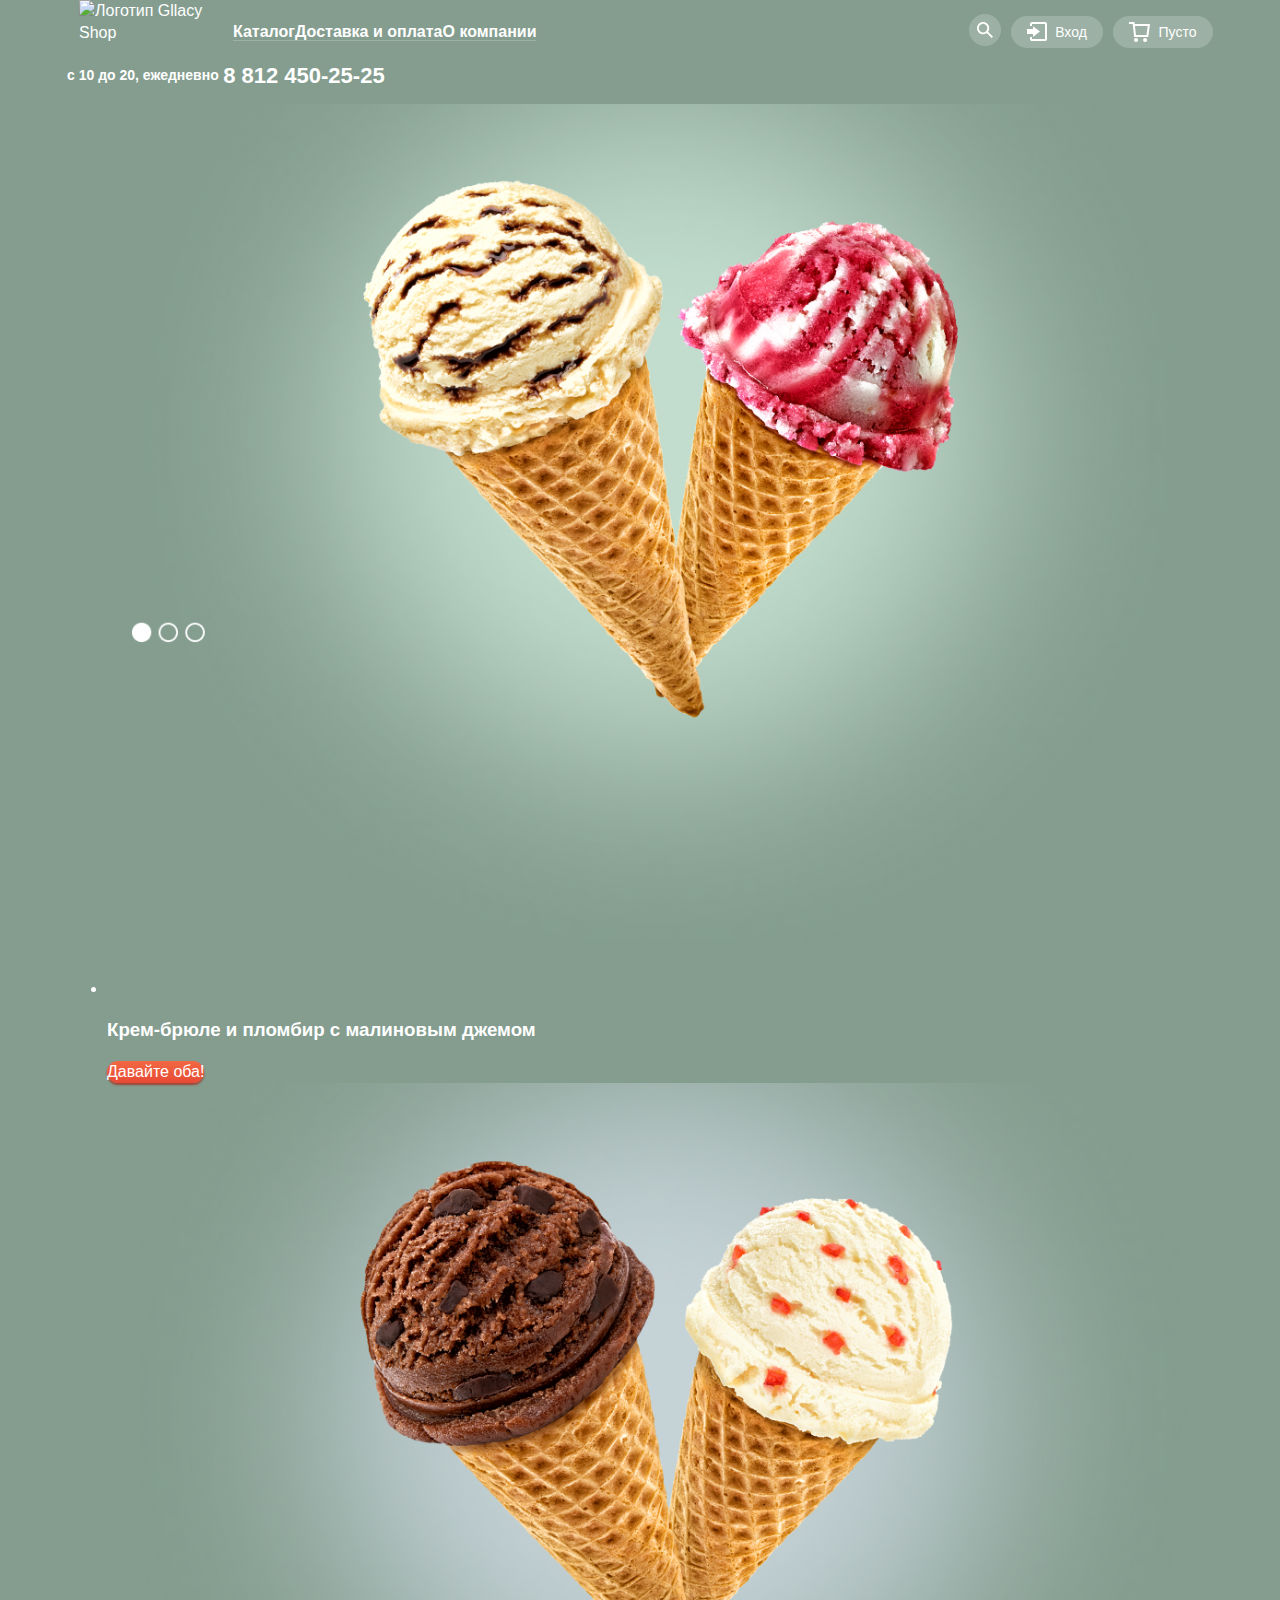
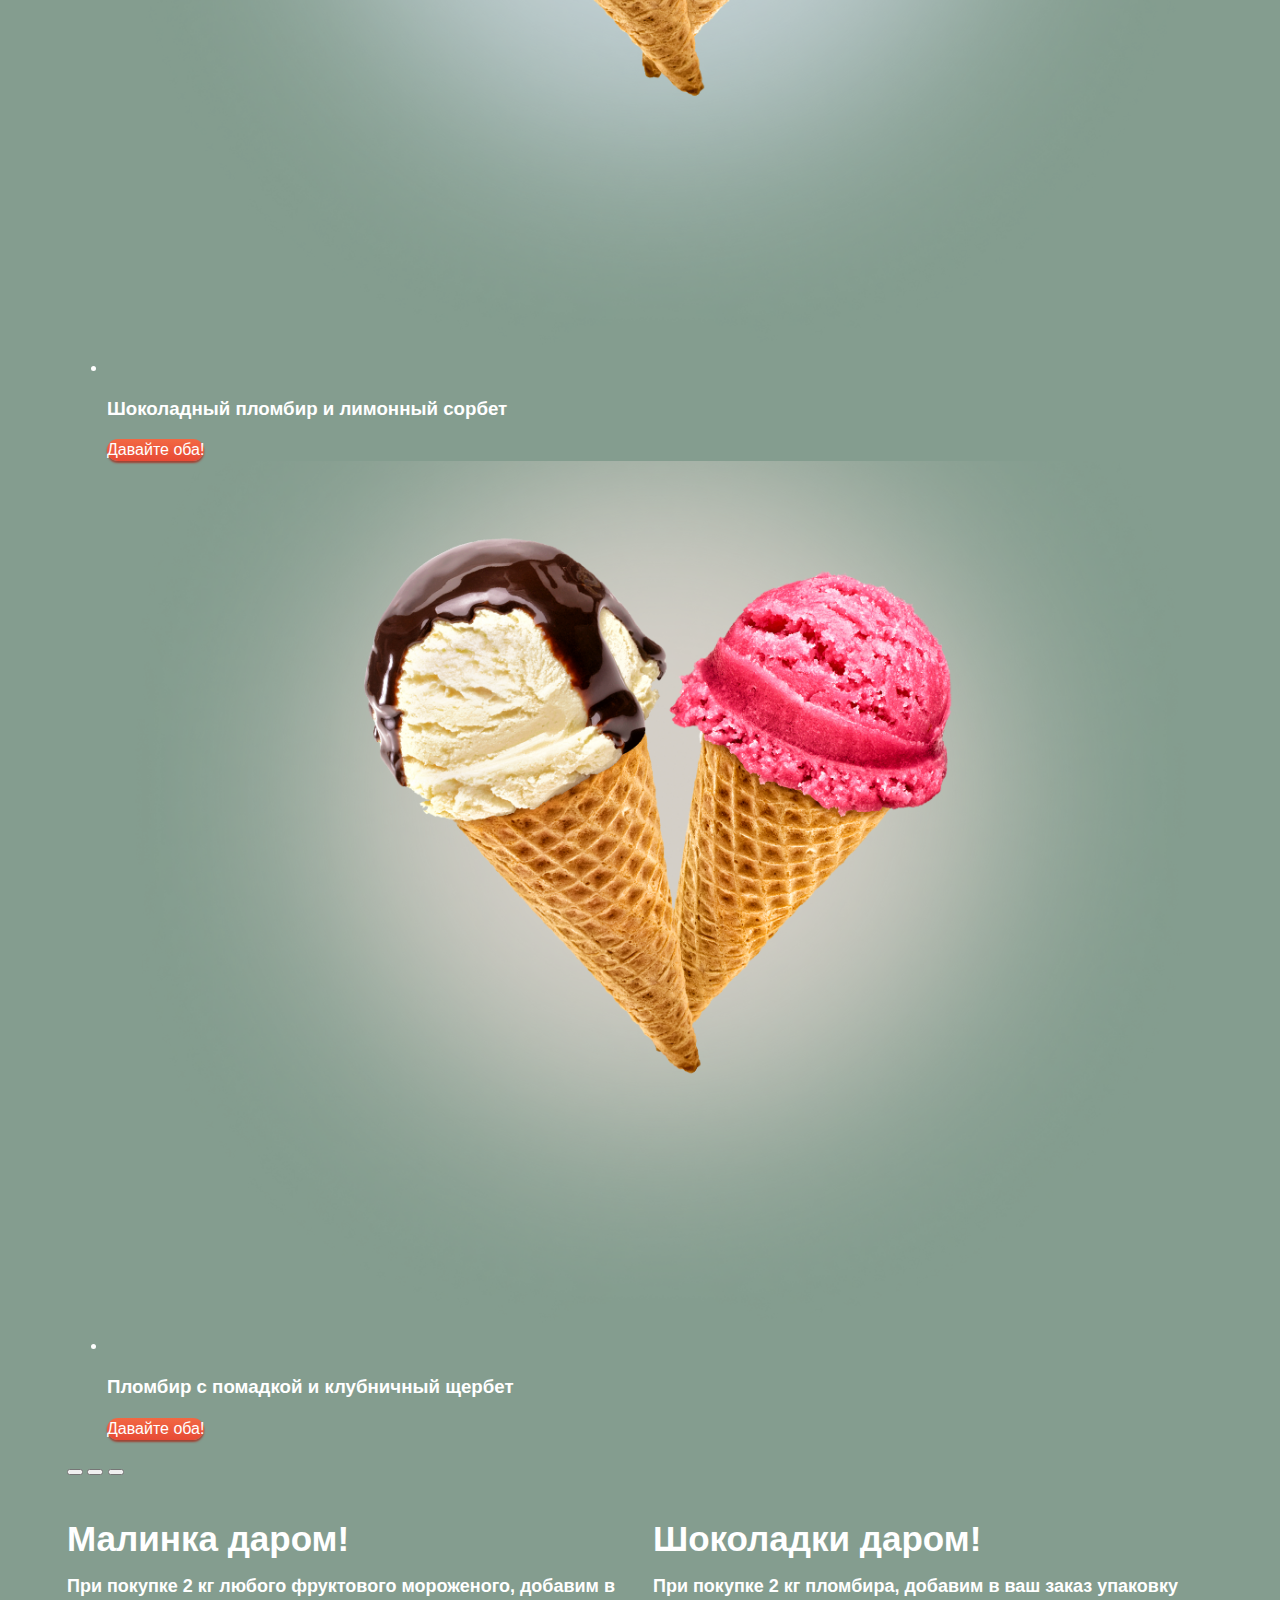
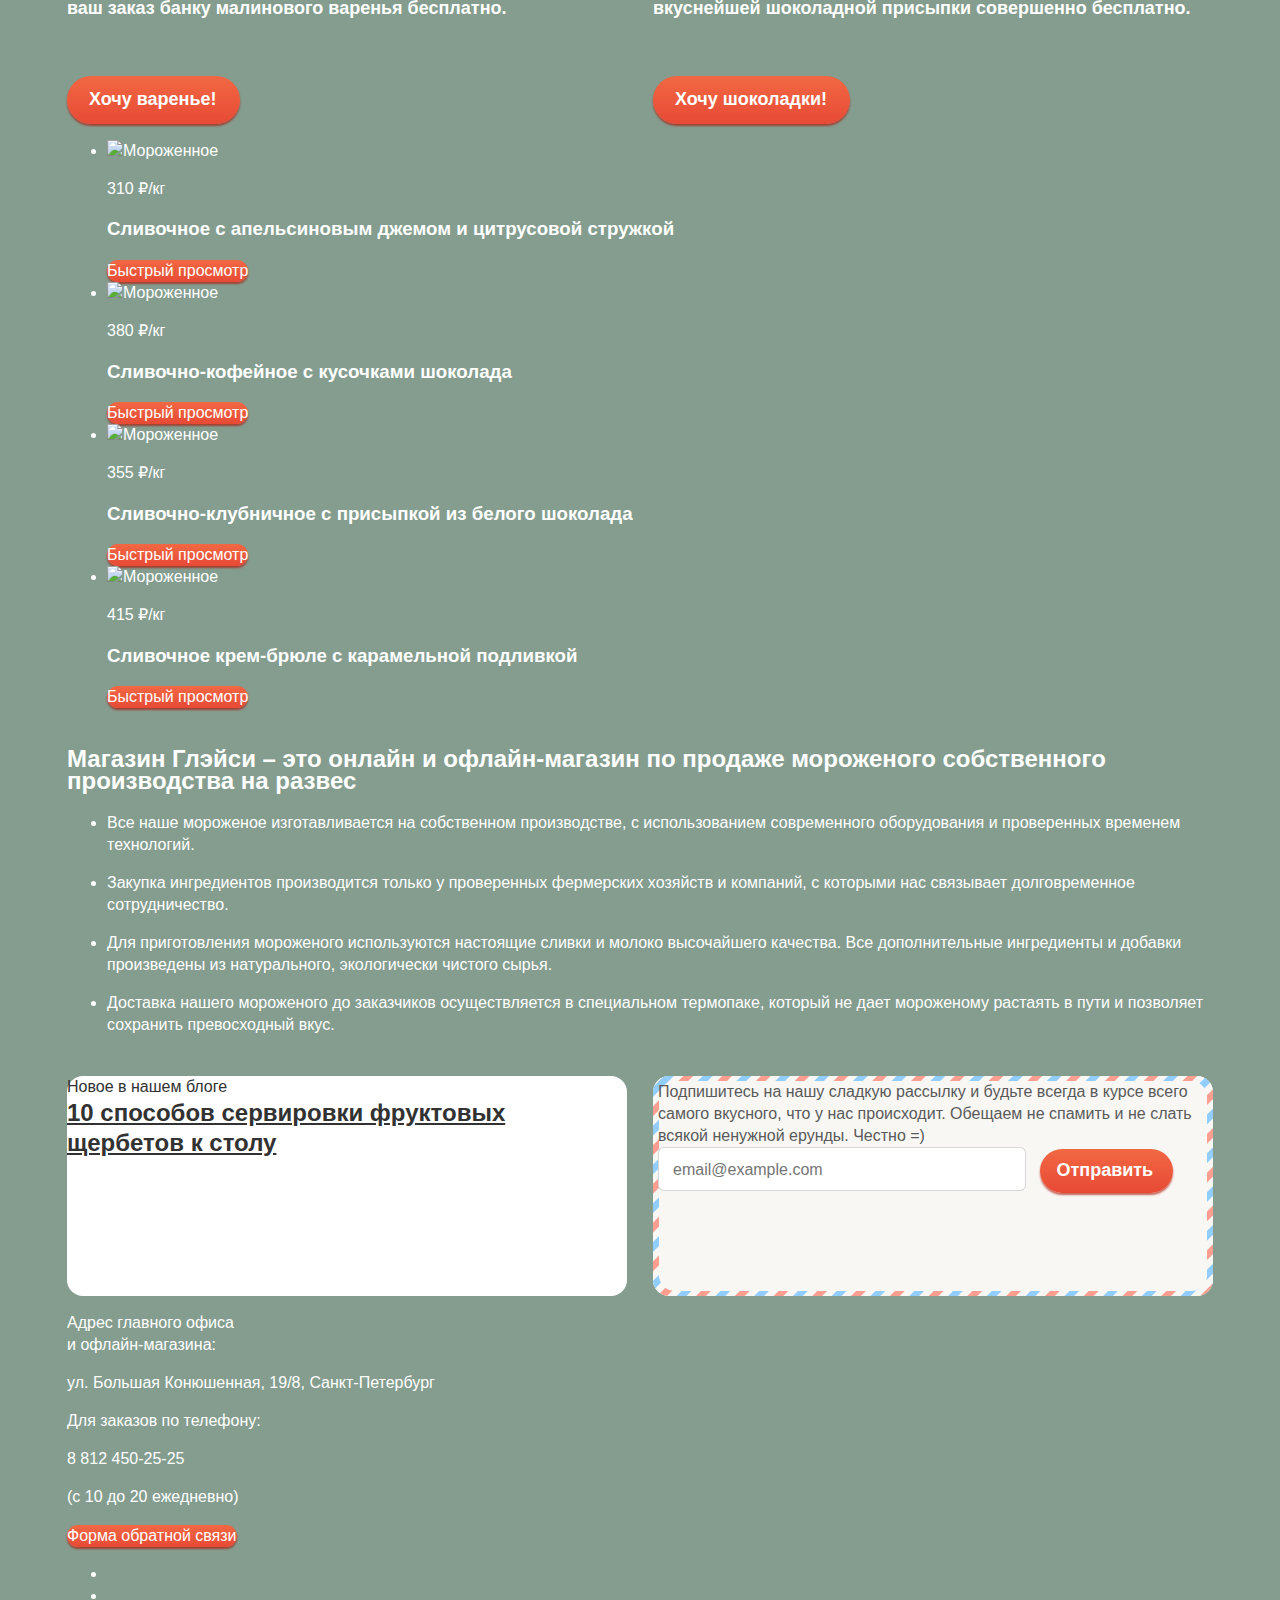
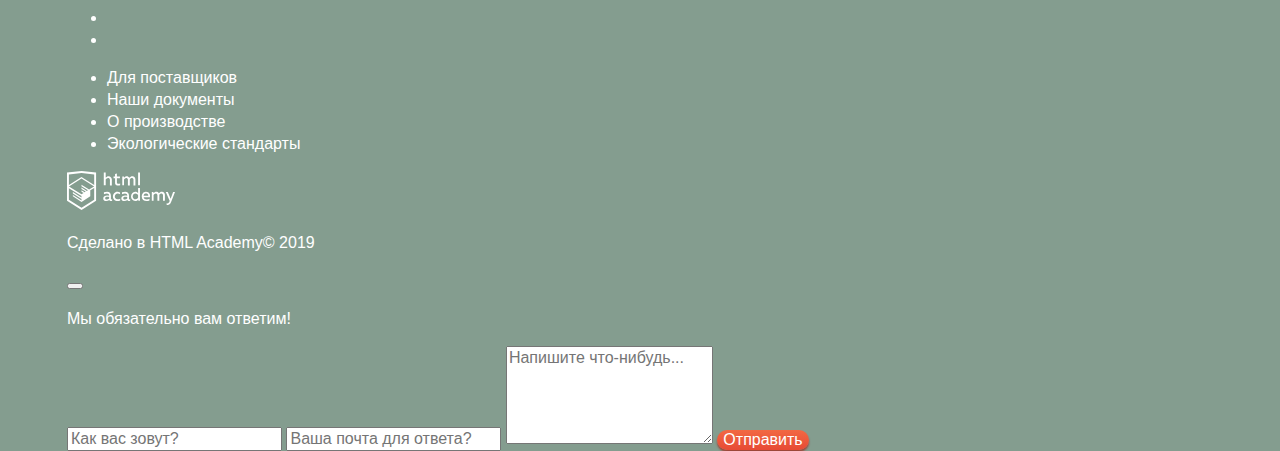
==== commit 79826af9: "Правки после консультации, немного стилей и сеток" ====
--- a/index.html
+++ b/index.html
@@ -9,8 +9,7 @@
 </head>
 
 <body>
-  <div class="page-wrapper page-wrapper--1 grid-container">
-
+  <div class="page-wrapper">
     <header class="page-header">
       <div class="page-header__top">
         <nav class="main-nav">
@@ -89,19 +88,17 @@
                     <input class="enter-form__input" type="password" name="password" placeholder="••••••">
                   </label>
                 </li>
-                <li class="enter-form__item">
-                  <a class="enter-form__link" href="#">Забыли пароль?</a>
-                </li>
-                <li class="enter-form__item">
-                  <a class="enter-form__link" href="#">Новая регистрация</a>
-                </li>
               </ul>
+              <div class="enter-form__bottom">
+                <a class="enter-form__link" href="#">Забыли пароль?</a>
+                <a class="enter-form__link" href="#">Новая регистрация</a>
+              </div>
               <button class="enter-form__submit-btn btn" type="submit">Войти</button>
             </form>
           </li>
 
           <li class="user-nav__item user-nav__item--last">
-            <button class="user-nav__btn user-nav__btn--busket" type="button">
+            <button class="user-nav__btn user-nav__btn--basket" type="button">
               <svg width="21" height="20" viewBox="0 0 21 20" fill="none" xmlns="http://www.w3.org/2000/svg">
                 <path
                   d="M5.70345 2L5.46161 0H0V2H3.66795L5.17946 15H19.2869L21 2H5.70345ZM17.5034 13H6.97313L5.96545 4H18.6924L17.5034 13Z"
@@ -118,8 +115,8 @@
           </li>
         </ul>
       </div>
-      <div class="header__info info ">
-        <span class="info__worktime">с 10 до 20, ежедневно</span>
+      <div class="page-header__info info">
+        <span class="info__work-time">с 10 до 20, ежедневно</span>
         <a class="info__phone" href="tel:+78124502525">8&nbsp;812&nbsp;450-25-25</a>
       </div>
     </header>
@@ -131,14 +128,17 @@
         <h2 class="visually-hidden">Cлайдеры</h2>
         <ul class="slider__list">
           <li class="slider__item slider__item--active">
+            <img class="slider__image" src="img/promo-ice-1.png" alt="Мороженки" width="1200" height="966">
             <h3 class="slider__title">Крем-брюле и пломбир с&nbsp;малиновым джемом</h3>
             <a class="slider__btn btn" href="#">Давайте оба!</a>
           </li>
           <li class="slider__item">
+            <img class="slider__image" src="img/promo-ice-2.png" alt="Мороженки" width="1200" height="966">
             <h3 class="slider__title">Шоколадный пломбир и&nbsp;лимонный сорбет</h3>
             <a class="slider__btn btn" href="#">Давайте оба!</a>
           </li>
           <li class="slider__item">
+            <img class="slider__image" src="img/promo-ice-3.png" alt="Мороженки" width="1200" height="966">
             <h3 class="slider__title">Пломбир с помадкой и&nbsp;клубничный щербет</h3>
             <a class="slider__btn btn" href="#">Давайте оба!</a>
           </li>
@@ -151,19 +151,19 @@
         </div>
       </section>
 
-      <div class="main__box main__box--row promotion">
+      <div class="main__box main__box--row">
         <h2 class="visually-hidden">Акции магазина</h2>
         <div class="main__cell">
-          <article class="promotion__item promotion__item--raspberry">
+          <article class="promotion promotion--raspberry">
             <h3 class="promotion__title">Малинка даром!</h3>
             <p class="promotion__text">При покупке 2 кг любого фруктового мороженого, добавим в ваш заказ банку
-              маринового
+              малинового
               варенья бесплатно.</p>
             <a class="promotion__btn btn" href="#">Хочу варенье!</a>
           </article>
         </div>
         <div class="main__cell">
-          <article class="promotion__item promotion__item--chocolate">
+          <article class="promotion promotion--chocolate">
             <h3 class="promotion__title">Шоколадки даром!</h3>
             <p class="promotion__text">При покупке 2 кг пломбира, добавим в ваш заказ упаковку вкуснейшей шоколадной
               присыпки совершенно бесплатно.
@@ -179,56 +179,66 @@
           <li class="popular__item">
             <article class="card card--hit">
               <a class="card__link" href="#">
-                <img class="card__image" src="img/items-jpg/item-1.jpg" width="267" height="267" alt="Мороженное">
-              </a>
-              <p class="card__text">310 &#8381;&#47;<span class="cart__text--s">кг</span></p>
-              <a class="card__link" href="#">
-                <h3 class="card__title">Сливочное с апельсиновым джемом и цитрусовой стружкой</h3>
-              </a>
-              <a class="card__btn btn" href="#">Быстрый просмотр</a>
+                <img src="img/items-png/item-1.png" width="267" height="267" alt="Мороженное">
+              </a>
+              <p class="card__text">310 &#8381;<span>&#47;кг</span></p>
+              <a class="card__link" href="#">
+                <h3 class="card__title">Сливочное с апельсиновым джемом&nbsp;и цитрусовой стружкой</h3>
+              </a>
+              <div class="card__btn-wrapper">
+                <a class="card__btn btn" href="#">Быстрый просмотр</a>
+              </div>
             </article>
           </li>
           <li class="popular__item">
             <article class="card card--hit">
               <a class="card__link" href="#">
-                <img class="card__image" src="img/items-jpg/item-2.jpg" width="267" height="267" alt="Мороженное">
-              </a>
-              <p class="card__text">380 &#8381;&#47;<span class="cart__text--s">кг</span></p>
-              <a class="card__link" href="#">
-                <h3 class="card__title">Сливочно-кофейное с кусочками шоколада</h3>
-              </a>
-              <a class="card__btn btn" href="#">Быстрый просмотр</a>
+                <img src="img/items-png/item-2.png" width="267" height="267" alt="Мороженное">
+              </a>
+              <p class="card__text">380 &#8381;<span>&#47;кг</span></p>
+              <a class="card__link" href="#">
+                <h3 class="card__title">Сливочно-кофейное с&nbsp;кусочками шоколада</h3>
+              </a>
+              <div class="card__btn-wrapper">
+                <a class="card__btn btn" href="#">Быстрый просмотр</a>
+              </div>
             </article>
           </li>
           <li class="popular__item">
             <article class="card card--hit">
               <a class="card__link" href="#">
-                <img class="card__image" src="img/items-jpg/item-3.jpg" width="267" height="267" alt="Мороженное">
-              </a>
-              <p class="card__text">355 &#8381;&#47;<span class="cart__text--s">кг</span></p>
-              <a class="card__link" href="#">
-                <h3 class="card__title">Сливочно-клубничное с присыпкой из белого шоколада</h3>
-              </a>
-              <a class="card__btn btn" href="#">Быстрый просмотр</a>
+                <img src="img/items-png/item-3.png" width="267" height="267" alt="Мороженное">
+              </a>
+              <p class="card__text">355 &#8381;<span>&#47;кг</span></p>
+              <a class="card__link" href="#">
+                <h3 class="card__title">Сливочно-клубничное с&nbsp;присыпкой из белого шоколада</h3>
+              </a>
+              <div class="card__btn-wrapper">
+                <a class="card__btn btn" href="#">Быстрый просмотр</a>
+              </div>
             </article>
           </li>
           <li class="popular__item">
             <article class="card card--hit">
               <a class="card__link" href="#">
-                <img class="card__image" src="img/items-jpg/item-4.jpg" width="267" height="267" alt="Мороженное">
-              </a>
-              <p class="card__text">415 &#8381;&#47;<span class="cart__text--s">кг</span></p>
-              <a class="card__link" href="#">
-                <h3 class="card__title">Сливочное крем-брюле с карамельной подливкой</h3>
-              </a>
-              <a class="card__btn btn" href="#">Быстрый просмотр</a>
+                <img src="img/items-png/item-4.png" width="267" height="267" alt="Мороженное">
+              </a>
+              <p class="card__text">415 &#8381;<span>&#47;кг</span></p>
+              <a class="card__link" href="#">
+                <h3 class="card__title">Сливочное крем-брюле с&nbsp;карамельной подливкой</h3>
+              </a>
+              <div class="card__btn-wrapper">
+                <a class="card__btn btn" href="#">Быстрый просмотр</a>
+              </div>
             </article>
           </li>
         </ul>
       </section>
 
       <section class="main__box about-us">
-        <h2 class="about-us__title">Магазин Глэйси – это онлайн и офлайн-магазин по продаже мороженого собственного
+        <h2 class="about-us__title">Магазин Глэйси&nbsp;&ndash; это онлайн и офлайн-магазин по продаже
+          мороженого
+          собственного
           производства на развес </h2>
         <ul class="about-us__list">
           <li class="about-us__item about-us__item--prod">
@@ -245,7 +255,7 @@
               экологически чистого сырья.</p>
           </li>
           <li class="about-us__item about-us__item--delivery">
-            <p class="about-us__text">Доставка нашего мороженного до заказчиков осуществляется в
+            <p class="about-us__text">Доставка нашего мороженого до заказчиков осуществляется в
               специальном термопаке, который не дает мороженому растаять в пути и позволяет сохранить превосходный вкус.
             </p>
           </li>
@@ -282,18 +292,20 @@
 
       <section class="main__contacts contacts">
         <h2 class="visually-hidden">Как с нами связаться</h2>
-        <div class="contacts__map"></div>
+        <div class="contacts__map">
+          <!-- <script>
+          карта через JS подключится в конце страницы
+        </script> -->
+        </div>
         <div class="contacts__content">
           <p class="contacts__text contacts__text--s">Адрес главного офиса<br>и офлайн-магазина:</p>
           <p class="contacts__text contacts__text--l">ул. Большая Конюшенная, 19/8, Санкт-Петербург</p>
           <p class="contacts__text contacts__text--s">Для заказов по телефону:</p>
-          <a class="contacts__link contacts__text contacts__text--l href="
-            matel:+78124502525">8&nbsp;812&nbsp;450-25-25</a>
+          <a class="contacts__link contacts__text contacts__text--l"
+            href="tel:+78124502525">8&nbsp;812&nbsp;450-25-25</a>
           <p class="contacts__text contacts__text--s">&#40;с 10 до 20 ежедневно&#41;</p>
           <a class="contacts__popup-btn btn" href="#">Форма обратной связи</a>
-          <!-- <script>
-          карта через JS подключится в конце страницы
-        </script> -->
+
         </div>
       </section>
     </main>
@@ -301,58 +313,18 @@
     <footer class="footer">
       <div class="footer__box">
         <div class="footer__social social">
-          <h2 class="visually-hidden">Мы в соцсетях</h2>
           <ul class="social__list">
             <li class="social__item social__item--fb">
-              <a class="social__link" href="#" aria-label="Facebook">
-                <svg width="35" height=35 viewBox="0 0 32 32" fill="none" xmlns="http://www.w3.org/2000/svg">
-                  <path
-                    d="M16 0C12.8355 0 9.74207 0.938384 7.11088 2.69649C4.4797 4.45459 2.42894 6.95345 1.21793 9.87706C0.0069325 12.8007 -0.309921 16.0177 0.307443 19.1214C0.924806 22.2251 2.44866 25.0761 4.6863 27.3137C6.92394 29.5513 9.77487 31.0752 12.8786 31.6926C15.9823 32.3099 19.1993 31.9931 22.1229 30.7821C25.0466 29.5711 27.5454 27.5203 29.3035 24.8891C31.0616 22.2579 32 19.1645 32 16C32 11.7565 30.3143 7.68687 27.3137 4.68629C24.3131 1.68571 20.2435 0 16 0ZM20.06 9.45H17V12.9H20V16.34H17V25H14V16.34H11V12.9H14V9.45C13.9449 8.59575 14.2291 7.75426 14.7908 7.1083C15.3525 6.46234 16.1464 6.06407 17 6H20V9.45H20.06Z"
-                    fill="white" fill-opacity="0.8" />
-                </svg>
-              </a>
+              <a class="social__link" href="#" aria-label="Facebook"></a>
             </li>
             <li class="social__item social__item--vk">
-              <a class="social__link" href="#" aria-label="Vkontakte">
-                <svg width="35" height="35" viewBox="0 0 32 32" fill="none" xmlns="http://www.w3.org/2000/svg">
-                  <path
-                    d="M16.64 14.49C16.9652 14.4904 17.2875 14.4293 17.59 14.31C17.8645 14.2077 18.0922 14.0085 18.23 13.75C18.3343 13.4964 18.3854 13.2241 18.38 12.95C18.376 12.7057 18.3143 12.4659 18.2 12.25C18.0714 12.0066 17.8523 11.8235 17.59 11.74C17.2687 11.627 16.9306 11.5695 16.59 11.57H14.59V14.57H15.16C15.75 14.52 16.24 14.51 16.64 14.49Z"
-                    fill="white" fill-opacity="0.8" />
-                  <path
-                    d="M18.12 17.08C17.751 17.0101 17.3752 16.9832 17 17H14.61V20.5H17.06C17.4757 20.4953 17.8865 20.4104 18.27 20.25C18.591 20.1392 18.8632 19.9199 19.04 19.63C19.1865 19.3527 19.2621 19.0436 19.26 18.73C19.2753 18.3782 19.1848 18.0298 19 17.73C18.7922 17.4167 18.4806 17.1865 18.12 17.08Z"
-                    fill="white" fill-opacity="0.8" />
-                  <path
-                    d="M16 0C12.8355 0 9.74207 0.938384 7.11088 2.69649C4.4797 4.45459 2.42894 6.95345 1.21793 9.87706C0.0069325 12.8007 -0.309921 16.0177 0.307443 19.1214C0.924806 22.2251 2.44866 25.0761 4.6863 27.3137C6.92394 29.5513 9.77487 31.0752 12.8786 31.6926C15.9823 32.3099 19.1993 31.9931 22.1229 30.7821C25.0466 29.5711 27.5454 27.5203 29.3035 24.8891C31.0616 22.2579 32 19.1645 32 16C32 11.7565 30.3143 7.68687 27.3137 4.68629C24.3131 1.68571 20.2435 0 16 0ZM22.6 20.53C22.3376 21.056 21.9537 21.5119 21.48 21.86C20.9342 22.2714 20.3122 22.5705 19.65 22.74C18.8286 22.9383 17.9848 23.029 17.14 23.01H11V9H16.45C17.2781 8.9868 18.1063 9.02354 18.93 9.11C19.473 9.19401 19.9994 9.36273 20.49 9.61C20.9868 9.84615 21.4013 10.2258 21.68 10.7C21.9455 11.1728 22.0801 11.7079 22.07 12.25C22.0819 12.8916 21.8931 13.5209 21.53 14.05C21.1452 14.588 20.6142 15.0045 20 15.25V15.32C20.8272 15.4588 21.5898 15.8541 22.18 16.45C22.7295 17.0712 23.0163 17.8815 22.98 18.71C23.0043 19.3386 22.8738 19.9636 22.6 20.53Z"
-                    fill="white" fill-opacity="0.8" />
-                </svg>
-              </a>
+              <a class="social__link" href="#" aria-label="Vkontakte"></a>
             </li>
             <li class="social__item social__item--inst">
-              <a class="social__link" href="#" aria-label="Instagram">
-                <svg width="35" height="35" viewBox="0 0 32 32" fill="none" xmlns="http://www.w3.org/2000/svg">
-                  <g opacity="0.8">
-                    <path
-                      d="M20.92 16C20.92 17.3155 20.3974 18.5771 19.4673 19.5072C18.5371 20.4374 17.2755 20.96 15.96 20.96C14.6445 20.96 13.3829 20.4374 12.4528 19.5072C11.5226 18.5771 11 17.3155 11 16C11.001 15.6158 11.048 15.233 11.14 14.86H10.24V21.7H21.64V14.86H20.74C20.8406 15.2325 20.901 15.6147 20.92 16Z"
-                      fill="white" />
-                    <path
-                      d="M16 18.66C16.5252 18.656 17.0375 18.4967 17.4723 18.202C17.9071 17.9073 18.245 17.4905 18.4432 17.0042C18.6415 16.5178 18.6913 15.9836 18.5864 15.4689C18.4816 14.9542 18.2266 14.4821 17.8539 14.1121C17.4811 13.7421 17.0071 13.4908 16.4916 13.3897C15.9762 13.2887 15.4424 13.3425 14.9575 13.5445C14.4726 13.7464 14.0584 14.0873 13.7669 14.5243C13.4755 14.9613 13.32 15.4748 13.32 16C13.3213 16.3506 13.3917 16.6976 13.5271 17.021C13.6625 17.3444 13.8602 17.638 14.1091 17.8851C14.358 18.1321 14.653 18.3276 14.9775 18.4606C15.3019 18.5936 15.6494 18.6613 16 18.66Z"
-                      fill="white" />
-                    <path d="M21.68 10.3H18.64V13.34H21.68V10.3Z" fill="white" />
-                    <path
-                      d="M16 0C12.8355 0 9.74207 0.938384 7.11088 2.69649C4.4797 4.45459 2.42894 6.95345 1.21793 9.87706C0.0069325 12.8007 -0.309921 16.0177 0.307443 19.1214C0.924806 22.2251 2.44866 25.0761 4.6863 27.3137C6.92394 29.5513 9.77487 31.0752 12.8786 31.6926C15.9823 32.3099 19.1993 31.9931 22.1229 30.7821C25.0466 29.5711 27.5454 27.5203 29.3035 24.8891C31.0616 22.2579 32 19.1645 32 16C32 11.7565 30.3143 7.68687 27.3137 4.68629C24.3131 1.68571 20.2435 0 16 0ZM24 21.7C24.0027 22.0045 23.9444 22.3064 23.8285 22.588C23.7127 22.8696 23.5416 23.1251 23.3253 23.3395C23.1091 23.5539 22.8521 23.7228 22.5695 23.8362C22.2869 23.9497 21.9845 24.0054 21.68 24H10.28C9.97928 23.9987 9.68175 23.9382 9.40442 23.8219C9.12709 23.7056 8.87537 23.5358 8.66366 23.3222C8.45194 23.1086 8.28436 22.8554 8.17049 22.5771C8.05662 22.2988 7.99869 22.0007 8.00001 21.7V10.3C7.99869 9.99927 8.05662 9.70123 8.17049 9.42289C8.28436 9.14455 8.45194 8.89137 8.66366 8.67779C8.87537 8.46422 9.12709 8.29443 9.40442 8.17814C9.68175 8.06184 9.97928 8.00131 10.28 8H21.67C21.9749 7.99467 22.2778 8.0503 22.561 8.16362C22.8441 8.27694 23.1017 8.44568 23.3188 8.65992C23.5358 8.87416 23.7079 9.12959 23.8249 9.41123C23.9418 9.69287 24.0014 9.99504 24 10.3V21.7Z"
-                      fill="white" />
-                  </g>
-                </svg>
-              </a>
+              <a class="social__link" href="#" aria-label="Instagram"></a>
             </li>
             <li class="social__item social__item--tw">
-              <a class="social__link" href="#" aria-label="Twitter">
-                <svg width="35" height="35" viewBox="0 0 32 32" fill="none" xmlns="http://www.w3.org/2000/svg">
-                  <path
-                    d="M16 0C12.8355 0 9.74207 0.938384 7.11088 2.69649C4.4797 4.45459 2.42894 6.95345 1.21793 9.87706C0.0069325 12.8007 -0.309921 16.0177 0.307443 19.1214C0.924806 22.2251 2.44866 25.0761 4.6863 27.3137C6.92394 29.5513 9.77487 31.0752 12.8786 31.6926C15.9823 32.3099 19.1993 31.9931 22.1229 30.7821C25.0466 29.5711 27.5454 27.5203 29.3035 24.8891C31.0616 22.2579 32 19.1645 32 16C32 11.7565 30.3143 7.68687 27.3137 4.68629C24.3131 1.68571 20.2435 0 16 0ZM23.94 12.81C23.69 19.33 20.48 23.64 12.94 23.51H12.46C12.01 23.51 7.91001 23.07 7.11001 21.69C8.8989 21.9555 10.7228 21.5494 12.23 20.55C11.18 20.26 9.31001 20.09 8.98001 17.7C9.39279 17.8642 9.84415 17.9058 10.28 17.82C9.00001 17 7.53001 16.3 7.61001 14.17C8.02796 14.4893 8.54454 14.652 9.07001 14.63C8.30001 14.4 6.92001 11.39 8.07001 9.85C10.07 11.64 12.14 13.33 15.87 13.49C16.1 11.28 17.11 9.79 19.04 9.17C19.7375 8.93332 20.4908 8.91568 21.1986 9.11946C21.9065 9.32323 22.5351 9.73867 23 10.31C23.74 10.08 24.45 9.84 25.19 9.62C25.1758 9.95711 25.0846 10.2865 24.9234 10.5829C24.7622 10.8793 24.5353 11.1349 24.26 11.33C24.5167 11.3601 24.7768 11.3336 25.0221 11.2524C25.2674 11.1712 25.492 11.0372 25.68 10.86C25.5628 11.2985 25.3443 11.7034 25.0421 12.0421C24.7399 12.3808 24.3624 12.6438 23.94 12.81Z"
-                    fill="white" fill-opacity="0.8" />
-                </svg>
-              </a>
+              <a class="social__link" href="#" aria-label="Twitter"></a>
             </li>
           </ul>
         </div>
@@ -413,33 +385,28 @@
                 fill="white" />
             </svg>
           </a>
-          <p class="copyright__text">
-            <span>Сделано в </span>
-            <a class="copyright__link copyright__link--line" href="https://htmlacademy.ru/intensive/htmlcss">
-              <span>HTML Academy</span>
-            </a>
-            <span>© 2019</span>
-          </p>
+          <p class="copyright__text">Сделано в <a class="copyright__link"
+              href="https://htmlacademy.ru/intensive/htmlcss">HTML Academy</a>© 2019</p>
         </div>
       </div>
     </footer>
 
-    <div class="popup popup--closed">
+    <div class="popup">
+      <button class="popup__close" type="button" aria-label="Закрыть всплывающее окно"></button>
       <form class="popup__feedback-form feedback-form " action="https://echo.htmlacademy.ru" method="post">
 
-        <button class="close-btn feedback-form__close-btn" type="button"></button>
-
         <p class="feedback-form__text">Мы обязательно вам ответим!</p>
 
         <label class="feedback-form__label" aria-label="Имя пользователя">
-          <input class="feedback-form__input" type="text" name="user-name" placeholder="Как вас зовут?">
+          <input class="feedback-form__input" type="text" name="user-name" placeholder="Как вас зовут?" required>
         </label>
         <label class="feedback-form__label" aria-label="Электронная почта">
-          <input class="feedback-form__input" type="email" name="user-email" placeholder="Ваша почта для ответа?">
+          <input class="feedback-form__input" type="email" name="user-email" placeholder="Ваша почта для ответа?"
+            required>
         </label>
         <label class="feedback-form__label" aria-label="Ваше письмо нам">
-          <textarea class="feedback-form__textapea" name="user-text" rows="5"
-            placeholder="Напишите что-нибудь..."></textarea>
+          <textarea class="feedback-form__textarea" name="user-text" rows="5" placeholder="Напишите что-нибудь..."
+            required></textarea>
         </label>
 
         <button class="btn feedback-form__submit-btn" type="submit">Отправить</button>
--- a/css/style.css
+++ b/css/style.css
@@ -63,20 +63,19 @@
 
   --text-shadow: rgba(160, 32, 11, 0.76);
   --box-shadow: rgba(172, 16, 0, 0.64);
-  --linear-gradient: linear-gradient(180deg, #F26843 0%, #E74A35 100%);
 }
 
 /*  Глобальные стили */
 
 body {
-  margin: 0;
-  padding: 0;
   font-family: "Roboto", "Arial", sans-serif;
   font-size: 16px;
   line-height: 22px;
   font-weight: normal;
   color: var(--basic-white);
   background-color: var(--background__promo-1);
+  margin: 0;
+  padding: 0;
 }
 
 a {
@@ -121,47 +120,26 @@
 
 /* Button */
 .btn {
+  display: inline-block;
+  vertical-align: middle;
+  text-align: center;
   color: var(--basic-white);
-  background: var(--linear-gradient);
+  background: linear-gradient(180deg, #F26843 0%, #E74A35 100%);
   box-shadow: 0 2px 2px var(--box-shadow);
   border: none;
   border-radius: 70px;
   cursor: pointer;
 }
 
-/* Grid */
-
-.body {
-  height: 100%;
-}
-
-.grid-container {
+/* Page wrapper */
+
+.page-wrapper {
+  width: 1200px;
   min-height: 100%;
   display: grid;
   grid-template-rows: min-content 1fr min-content;
-}
-
-/* Page wrapper */
-
-.page-wrapper {
-  width: 1200px;
-  padding-right: 27px;
-  padding-left: 27px;
-  padding-top: 9px;
-  margin-right: auto;
-  margin-left: auto;
-}
-
-.page-wrapper--1 {
-  background: var(--background__promo-1) url(/img/promo-ice-1.png) no-repeat top;
-}
-
-.page-wrapper--2 {
-  background: var(--background__promo-2) url(/img/promo-ice-2.png) no-repeat top;
-}
-
-.page-wrapper--3 {
-  background: var(--background__promo-3) url(/img/promo-ice-3.png) no-repeat top;
+  padding: 0 27px 0 27px;
+  margin: 0 auto 0 auto;
 }
 
 /* Header */
@@ -169,32 +147,38 @@
   width: 100%;
   display: flex;
   flex-direction: column;
+  flex-wrap: wrap;
 }
 
 .page-header__top {
+  width: 100%;
   display: flex;
-  width: 100%;
+  justify-content: space-between;
+  flex-wrap: wrap;
 }
 
 .main-nav {
+  width: 535px;
   display: flex;
+  align-items: center;
+  justify-content: center;
+  flex-wrap: wrap;
+}
+
+.main-nav__logo {
+  display: inline-block;
+  vertical-align: middle;
+  width: 154px;
+  height: 64px;
 }
 
 .main-nav__list {
+  width: 357px;
   display: flex;
-  align-items: flex-start;
+  flex-wrap: wrap;
   list-style: none;
   padding: 0;
-}
-
-.main-nav__item {
-  padding: 0;
-  margin-top: 2px;
-  margin-left: 32px;
-}
-
-.main-nav__item--first {
-  margin-left: 24px;
+  margin: 0;
 }
 
 .main-nav__link {
@@ -203,10 +187,13 @@
   border-bottom: 1px solid var(--lighter-white-02);
 }
 
+.main-nav__submenu {
+  padding: 0;
+  margin: 0;
+}
+
 .submenu {
   display: none;
-  padding: 0;
-  margin: 0;
 }
 
 .submenu_list {
@@ -230,12 +217,14 @@
 }
 
 .user-nav {
+  width: 244px;
   display: flex;
-  flex-direction: row;
   justify-content: flex-end;
-  align-content: center;
+  align-items: center;
+  flex-wrap: wrap;
   list-style: none;
-  margin: 20px 0 0 auto;
+  padding: 0;
+  margin: 0 0 0 auto;
 }
 
 .user-nav__item {
@@ -247,6 +236,7 @@
 }
 
 .user-nav__btn {
+  position: relative;
   font-size: 14px;
   line-height: 16px;
   font-weight: 500;
@@ -258,18 +248,39 @@
 }
 
 .user-nav__btn--lens {
-
   width: 32px;
   min-height: 32px;
 }
 
-.user-nav__btn--lens svg {}
-
-.user-nav__btn--enter {}
-
-.user-nav__btn--enter svg {}
-
-.user-nav__btn--busket {}
+.user-nav__btn--lens svg {
+  position: absolute;
+  left: 8px;
+  top: 8px;
+}
+
+.user-nav__btn--enter {
+  width: 92px;
+  min-height: 32px;
+  padding-left: 34px;
+}
+
+.user-nav__btn--enter svg {
+  position: absolute;
+  left: 16px;
+  top: 6px;
+}
+
+.user-nav__btn--basket {
+  width: 100px;
+  min-height: 32px;
+  padding-left: 35px;
+}
+
+.user-nav__btn--basket svg {
+  position: absolute;
+  left: 16px;
+  top: 6px;
+}
 
 
 .search-form {
@@ -286,213 +297,38 @@
 
 .enter-form__link {
   font-size: 13px;
-  font-weight: normal;
+  font-weight: 400;
   line-height: 15px;
   color: var(--basic-black);
   border-bottom: 1px solid var(--lighter-gray-03);
 }
 
-.busket-form {
+.basket-form {
   display: none;
 }
 
 /* Инфо */
 .header__info {
-  width: 167px;
-  margin-left: auto;
-}
-
-.info__worktime {
+  width: 170px;
+  text-align: right;
+  margin: 0 0 0 auto;
+}
+
+.info__work-time {
   font-size: 14px;
   line-height: 16px;
   font-weight: 700;
-  margin-left: 18px;
 }
 
 .info__phone {
+  display: inline-block;
+  vertical-align: middle;
   font-size: 22px;
   line-height: 24px;
   font-weight: 700;
 }
 
-/* Слайдеры */
-.slider {
-  position: relative;
-}
-
-.slider__list {
-  list-style: none;
-  padding: 0;
-  margin: 0;
-  margin-top: 269px;
-}
-
-.slider__item {
-  display: none;
-}
-
-.slider__item--active {
-  display: block;
-  text-align: center;
-}
-
-.slider__title {
-  font-size: 60px;
-  line-height: 60px;
-  font-weight: 700;
-  text-align: center;
-  width: 700px;
-  margin: 0 auto;
-}
-
-.slider__btn {
-  display: inline-block;
-  font-weight: 700;
-  font-size: 32px;
-  line-height: 44px;
-  text-shadow: 0 2px 5px var(--text-shadow);
-  padding: 9px 40px 10px 40px;
-  margin-top: 28px;
-}
-
-.slider__toggle-group {
-  position: absolute;
-  width: 79px;
-  bottom: 23px;
-  display: flex;
-  justify-content: space-between;
-}
-
-.slider__toggle {
-  width: 21px;
-  min-height: 21px;
-  background-color: transparent;
-  border-radius: 50%;
-  border: 2px solid var(--basic-white);
-  cursor: pointer;
-}
-
-.slider__toggle--active {
-  background-color: var(--basic-white);
-}
-
-/* Предложения */
-.promotion__item {
-  width: 100%;
-  min-height: 229px;
-  border-radius: 16px;
-}
-
-.promotion__item--raspberry {
-  background-image: url("/img/raspberry-pattern.png");
-  background-color: var(--raspberry);
-}
-
-.promotion__item--chocolate {
-  background-image: url("/img/chocolate-pattern.png");
-  background-color: var(--chocolate);
-}
-
-.promotion__title {
-  font-size: 35px;
-  line-height: 41px;
-  font-weight: 700;
-}
-
-.promotion__text {
-  font-size: 18px;
-  line-height: 22px;
-  font-weight: 700;
-}
-
-.promoton__btn {
-  font-size: 18px;
-  line-height: 24px;
-  font-weight: 700;
-}
-
-/* Популярное */
-.popular__list {
-  list-style: none;
-  display: grid;
-  grid-template-columns: min-content min-content min-content min-content;
-  grid-template-rows: 1fr;
-  grid-gap: 26px;
-  margin: 0;
-  padding: 0;
-}
-
-.card {
-  width: 267px;
-  height: 324px;
-  position: relative;
-  overflow: hidden;
-}
-
-.card--hit::before {
-  display: inline-block;
-  position: absolute;
-  content: "";
-  width: 61px;
-  min-height: 61px;
-  background-image: url(/img/hit-sticker.svg);
-}
-
-.card__text {
-  font-size: 45px;
-  line-height: 45px;
-  font-weight: 700;
-}
-
-.card__text--s {
-  font-size: 30px;
-  line-height: 35px;
-  font-weight: 700;
-}
-
-.card__title {
-  font-size: 16px;
-  line-height: 22px;
-  font-weight: 500;
-  text-decoration: underline var(--lighter-white-02);
-}
-
-.card__btn {
-  font-size: 18px;
-  line-height: 24px;
-  font-weight: 700;
-}
-
-/* Каталог */
-/* Крошки */
-.breadcrumbs__list {
-  list-style: none;
-}
-
-.breadcrumbs__link {
-  font-size: 14px;
-  line-height: 16px;
-  font-weight: 400;
-  border-bottom: 1px solid var(--lighter-white-02);
-}
-
-.breadcrumbs__item:not(:first-child)::before {
-  content: "\00BB";
-  font-size: 14px;
-  line-height: 16px;
-  font-weight: 400;
-}
-
-.breadcrumbs__link--active {
-  border-bottom: none;
-}
-
-.main__title {
-  font-size: 35px;
-  line-height: 41px;
-  font-weight: 700;
-}
-
+/* Main Index */
 .main__box {
   width: 100%;
   margin-bottom: 40px;
@@ -506,465 +342,703 @@
   display: flex;
   justify-content: space-between;
   width: auto;
-  margin-top: -13px;
-  margin-right: -13px;
-  margin-left: -13px;
-}
-
-.main__cell {
-  display: flex;
-  width: 50%;
-  padding-top: 13px;
-  padding-right: 13px;
-  padding-left: 13px;
-}
-
-/* Фильтр */
-.filter__title {
-  font-size: 14px;
-  line-height: 16px;
-  font-weight: 500;
-}
-
-.filter__select {
-  font-size: 16px;
-  line-height: 18px;
-  font-weight: 500;
-  color: var(--basic-white);
-  background-color: var(--lighter-white-02);
-}
-
-.filter__input {
-  font-size: 14px;
-  line-height: 16px;
-  font-weight: 500;
-  color: var(--basic-white);
-  background-color: var(--lighter-white-02);
-}
-
-.filter__input--price {
-  border: none;
-  background-color: transparent;
-}
-
-.filter__wrapper {
-  width: min-content;
-  min-height: 36px;
-  border-radius: 16px;
-  background-color: var(--lighter-white-02);
-  padding-top: 8px;
-  padding-bottom: 8px;
-}
-
-.filter__submit-btn {
-  font-size: 16px;
-  line-height: 18px;
-  font-weight: 500;
-  background: none;
-  box-shadow: none;
-  background-color: var(--lighter-white-02);
-  border: 2px solid var(--basic-white);
-  border-radius: 20px;
-}
-
-/* Каталог */
-
-.catalog__list {
-  list-style: none;
-}
-
-/* Пагинатор */
-
-.pagination__list {
-  list-style: none;
-}
-
-.pagination__link {
-  display: inline-block;
-  font-size: 16px;
-  line-height: 18px;
-  font-weight: 500;
-}
-
-.pagination__link--prev {
-  width: 7px;
-  min-height: 12px;
-  background-image: url(../img/icon-pointer-right-small.svg);
-  background-repeat: no-repeat;
-  transform: rotate(180deg);
-}
-
-.pagination__link--next {
-  width: 7px;
-  height: 12px;
-  background-image: url(../img/icon-pointer-right-small.svg);
-  background-repeat: no-repeat;
-}
-
-.pagination__link--disabled {
-  opacity: 0.12;
-}
-
-.pagination__link--active {
-  color: var(--basic-black);
-  background-color: var(--basic-white);
-  width: 26px;
-  min-height: 26px;
-  border-radius: 50%;
-}
-
-.footer--line {
-  border-top: 1px solid var(--lighter-white-02);
-}
-
-/* Про компанию */
-.about-us {
-  width: 1146px;
-  background: var(--wafel) url(/img/wafel-pattern.png) repeat;
-  color: var(--basic-black);
-  border-radius: 16px;
-  padding: 24px 23px 0 20px;
-}
-
-.about-us__title {
-  font-size: 24px;
-  line-height: 30px;
-  font-weight: 500;
-  min-width: 995px;
-  margin: 0;
-}
-
-.about-us__list {
-  display: flex;
-  flex-wrap: wrap;
-  justify-content: space-between;
-  list-style: none;
-}
-
-.about-us__item {
-  position: relative;
-  width: 491px;
-}
-
-.about-us__item--materials,
-.about-us__item--delivery {
-  padding-top: 22px;
-  padding-bottom: 29px;
-}
-
-.about-us__item--prod,
-.about-us__item--materials {
-  padding-left: 15px;
-}
-
-.about-us__item--purchase,
-.about-us__item--delivery {
-  padding-left: 9px;
-}
-
-.about-us__item--prod::before {
-  position: absolute;
-  left: -40px;
-  top: -9px;
-  content: "";
-  display: block;
-  width: 49px;
-  height: 49px;
-  background: url(/img/ice-icon.svg) no-repeat;
-}
-
-.about-us__item--materials::before {
-  position: absolute;
-  left: -40px;
-  top: 13px;
-  content: "";
-  display: block;
-  width: 49px;
-  height: 49px;
-  background: url(/img/leaf-icon.svg) no-repeat;
-}
-
-.about-us__item--purchase::before {
-  position: absolute;
-  left: -46px;
-  top: -9px;
-  content: "";
-  display: block;
-  width: 49px;
-  height: 49px;
-  background: url(/img/cow-icon.svg) no-repeat;
-}
-
-.about-us__item--delivery::before {
-  position: absolute;
-  left: -46px;
-  top: 13px;
-  content: "";
-  display: block;
-  width: 49px;
-  height: 49px;
-  background: url(/img/thermometer-icon.svg) no-repeat;
-}
-
-.about-us__text {
-  font-size: 16px;
-  line-height: 22px;
-  font-weight: 400;
-  margin: 0;
-  padding: 0;
-}
-
-/* Блог и форма подписки */
-.blog {
-  min-height: 219px;
-  border-radius: 16px;
-  background: var(--basic-white) url(/img/strawberry-bcgr.jpg) no-repeat;
-}
-
-.blog__title {
-  color: var(--basic-black);
-  font-size: 16px;
-  line-height: 22px;
-  font-weight: 500;
-  margin: 0;
-  padding: 19px 0 2px 20px;
-}
-
-.blog__link {
-  display: inline-block;
-  color: var(--basic-black);
-  font-size: 24px;
-  line-height: 30px;
-  font-weight: 700;
-  text-decoration: underline;
-  padding-left: 20px;
-  padding-right: 211px;
-}
-
-.subscribe {
-  min-height: 220px;
-  border-radius: 16px;
-  background-color: var(--background__color-modal);
-  border: 5px solid var(--link--hover--saturate);
-  border-image: url(/img/post-bcgr.png) 5 fill / 5px;
-}
-
-.subscribe__text {
-  font-size: 16px;
-  line-height: 22px;
-  font-weight: 400;
-  color: var(--subscribe-text);
-  margin: 0;
-  padding: 25px 12px 0 21px;
-}
-
-.subscribe__form {
-  padding: 41px 10px 35px 20px;
-}
-
-.subscribe__input {
-  width: 368px;
-  min-height: 44px;
-  border: 1px solid rgba(178, 178, 178, 0.52);
-  border-radius: 6px;
-  padding: 10px 0px 8px 14px;
-  margin-right: 10px;
-  font-weight: 400;
-  font-size: 16px;
-  line-height: 24px;
-  color: #999999;
-}
-
-.subscribe__btn {
-  font-size: 18px;
-  line-height: 24px;
-  font-weight: 700;
-  padding: 9px 20px 11px 16px;
-}
-
-/* Контакты */
-.contacts {
-  position: relative;
-}
-
-.contacts__map {
-  min-height: 430px;
-  background: var(--map) url(/img/map.png) no-repeat;
-  margin-left: -27px;
-  margin-right: -27px;
-}
-
-.contacts__map::before {
-  display: block;
-  content: "";
-  position: absolute;
-  top: 136px;
-  left: 239px;
-  width: 80px;
-  height: 140px;
-  background: url(/img/map-marker.svg) no-repeat;
-}
-
-.contacts__content {
-  position: absolute;
-  top: 62px;
-  right: 0px;
-  width: 303px;
-  min-height: 306px;
-  border-radius: 16px;
-  background-color: var(--contacts);
-  padding: 28px 25px 0 25px;
-}
-
-.contacts__text {
-  color: var(--basic-black);
-  margin: 0;
-  padding: 0;
-}
-
-.contacts__text--s {
-  font-size: 14px;
-  line-height: 20px;
-  font-weight: 400;
-  margin-bottom: -1px;
-}
-
-.contacts__text--l {
-  font-size: 18px;
-  line-height: 24px;
-  font-weight: 700;
-  margin-bottom: 22px;
-}
-
-.contacts__link {
-  display: inline-block;
-  margin-top: 3px;
-  margin-bottom: 0;
-}
-
-.contacts__popup-btn {
-  position: absolute;
-  bottom: 33px;
-  left: 25px;
-  font-size: 18px;
-  line-height: 24px;
-  font-weight: 700;
-  padding: 9px 29px 10px 28px;
-  margin-bottom: -1px;
-}
-
-/* Подвал */
-.footer__box {
-  width: 100%;
-  display: flex;
-  justify-content: space-between;
-}
-
-.footer__social {
-  margin-top: 35px;
-}
-
-.social__list {
-  display: flex;
-  flex-direction: row;
-  justify-content: space-between;
-  width: 167px;
-  list-style: none;
-  padding: 0;
-  margin: 0;
-}
-
-.social__link svg {
-  border: 2px solid var(--lighter-white-05);
-  border-radius: 50%;
-}
-
-.footer__company-info {
-  margin-top: 30px;
-  margin-left: 70px;
-}
-
-.company-info__list {
-  display: flex;
-  flex-direction: row;
-  justify-content: flex-start;
-  flex-wrap: wrap;
-  width: 350px;
-  list-style: none;
-  margin: 0;
-  padding: 0;
-}
-
-.company-info__item {
-  margin: 0;
-  margin-right: 45px;
-  padding: 0;
-}
-
-.company-info__item--heart {
-  position: relative;
-  margin-right: 32px;
-}
-
-.company-info__item--heart::before {
-  position: absolute;
-  top: 6px;
-  left: -22px;
-  content: "";
-  display: block;
-  width: 15px;
-  height: 13px;
-  background: url(/img/heart-icon.svg) no-repeat;
-}
-
-.company-info__link {
-  font-size: 13px;
-  line-height: 18px;
-  font-weight: 400;
-  border-bottom: 1px solid var(--lighter-white-02);
-}
-
-.company-info__link--bold {
-  font-weight: 700;
-}
-
-.footer__copyright {
-  margin-top: 18px;
-}
-
-.copyright__text {
-  font-size: 12px;
-  line-height: 18px;
-  font-weight: 400;
-  padding: 0;
-  margin: 0;
-}
-
-.copyright__link {}
-
-.copyright__link--border {
-  border-bottom: 1px solid var(--lighter-white-02);
-}
-
-.popup {
-  display: none;
-}
-
-.close-btn {
-  border: none;
-  width: 18px;
-  min-height: 17px;
-  background: url(/img/X-big.svg) no-repeat;
-}
-
-.feedback-form__text {
-  font-size: 24px;
-  line-height: 28px;
-  font-weight: 500;
-}
-
-.feedback-form__submit-btn {
-  font-size: 18px;
-  line-height: 24px;
-  font-weight: 700;
-}
+  margin: -13px -13px 0 -13px;
+
+  .main__cell {
+    display: flex;
+    width: 50%;
+    padding: 13px 13px 0px 13px;
+  }
+
+  /* Слайдеры */
+  .slider {
+    position: relative;
+  }
+
+  .slider__list {
+    list-style: none;
+    padding: 0;
+    margin: 0;
+  }
+
+  .slider__item {
+    display: none;
+    text-align: center;
+  }
+
+  .slider__item--active {
+    display: block;
+  }
+
+  .slider__image {
+    position: relative;
+  }
+
+  .slider__title {
+    font-size: 60px;
+    line-height: 60px;
+    font-weight: 700;
+    text-align: center;
+    width: 700px;
+    margin: 0 auto 0 auto;
+    padding: 0;
+  }
+
+  .slider__btn {
+    font-weight: 700;
+    font-size: 32px;
+    line-height: 44px;
+    text-shadow: 0 2px 5px var(--text-shadow);
+    padding: 9px 40px 10px 40px;
+    margin-top: 28px;
+  }
+
+  .slider__toggle-group {
+    position: absolute;
+    min-width: 79px;
+    bottom: 20px;
+    left: 0;
+  }
+
+  .slider__toggle {
+    width: 21px;
+    min-height: 21px;
+    background-color: transparent;
+    border-radius: 50%;
+    border: 2px solid var(--basic-white);
+    cursor: pointer;
+    margin-right: 4px;
+  }
+
+  .slider__toggle--active {
+    background-color: var(--basic-white);
+  }
+
+  /* Предложения */
+  .promotion__item {
+    width: 100%;
+    display: flex;
+    flex-direction: column;
+    align-items: flex-start;
+    min-height: 229px;
+    border-radius: 16px;
+    padding: 16px 22px 22px 16px;
+  }
+
+  .promotion__item--raspberry {
+    background-image: url("../img/raspberry-pattern.png");
+    background-repeat: no-repeat;
+    background-position: center;
+    background-size: cover;
+    background-color: var(--raspberry);
+  }
+
+  .promotion__item--chocolate {
+    background-image: url("../img/chocolate-pattern.png");
+    background-repeat: no-repeat;
+    background-position: center;
+    background-size: cover;
+    background-color: var(--chocolate);
+  }
+
+  .promotion__title {
+    font-size: 35px;
+    line-height: 41px;
+    font-weight: 700;
+    padding: 0;
+    margin: 0 0 16px 0;
+  }
+
+  .promotion__text {
+    font-size: 18px;
+    line-height: 22px;
+    font-weight: 700;
+    padding: 0;
+    margin: 0 0 57px 0;
+  }
+
+  .promotion__btn {
+    font-size: 18px;
+    line-height: 24px;
+    font-weight: 700;
+    align-self: flex-end;
+    padding: 11px 23px 13px 22px;
+    margin: auto 0 0 0;
+  }
+
+  /* Популярное */
+  .popular__list {
+    list-style: none;
+    display: grid;
+    grid-template-columns: min-content min-content min-content min-content;
+    grid-template-rows: 1fr;
+    grid-gap: 26px;
+    padding: 0;
+    margin: 0;
+  }
+
+  .card {
+    width: 267px;
+    position: relative;
+  }
+
+  .card--hit::before {
+    display: block;
+    position: absolute;
+    left: -4px;
+    top: 0;
+    content: "";
+    width: 70px;
+    height: 70px;
+    background-image: url("/img/hit-sticker.svg");
+    background-repeat: no-repeat;
+    background-position: center;
+  }
+
+  .card__text {
+    font-size: 45px;
+    line-height: 45px;
+    font-weight: 700;
+    padding: 0;
+    margin: 0;
+
+  }
+
+  .card__text--s {
+    font-size: 30px;
+    line-height: 35px;
+    font-weight: 700;
+
+  }
+
+  .card__title {
+    font-size: 16px;
+    line-height: 22px;
+    font-weight: 500;
+    text-decoration: underline var(--lighter-white-02);
+    text-align: center;
+    padding: 0;
+    margin: 0;
+  }
+
+  .card__btn {
+    font-size: 18px;
+    line-height: 24px;
+    font-weight: 700;
+    padding: 10px 16px 9px 16px;
+    margin-left: 30px;
+  }
+
+  /* Каталог */
+  /* Крошки */
+  .breadcrumbs__list {
+    width: 224px;
+    display: flex;
+    flex-wrap: wrap;
+    justify-content: space-around;
+    list-style: none;
+    padding: 0;
+    margin: 0;
+  }
+
+  .breadcrumbs__link {
+    font-size: 14px;
+    line-height: 16px;
+    font-weight: 400;
+    border-bottom: 1px solid var(--lighter-white-02);
+  }
+
+  .breadcrumbs__item:not(:first-child)::before {
+    content: "\00BB";
+    font-size: 14px;
+    line-height: 16px;
+    font-weight: 400;
+  }
+
+  .breadcrumbs__link--active {
+    border-bottom: none;
+  }
+
+  .main__title {
+    font-size: 35px;
+    line-height: 41px;
+    font-weight: 700;
+    padding: 0;
+    margin: 0;
+  }
+
+  /* Фильтр */
+  .filter__form {
+    width: 869px;
+    display: flex;
+    flex-wrap: wrap;
+
+  }
+
+  .filter__label {
+    font-size: 14px;
+    line-height: 16px;
+    font-weight: 500;
+  }
+
+  .filter__select {
+    font-size: 16px;
+    line-height: 18px;
+    font-weight: 500;
+    color: var(--basic-white);
+    background-color: var(--lighter-white-02);
+  }
+
+  .filter__input {
+    font-size: 14px;
+    line-height: 16px;
+    font-weight: 500;
+    color: var(--basic-white);
+    background-color: var(--lighter-white-02);
+  }
+
+  .filter__input--price {
+    border: none;
+    background-color: transparent;
+  }
+
+  .filter__wrapper {
+    width: 425px;
+    min-height: 36px;
+    border-radius: 16px;
+    background-color: var(--lighter-white-02);
+  }
+
+  .filter__submit-btn {
+    font-size: 16px;
+    line-height: 18px;
+    font-weight: 500;
+    background: none;
+    box-shadow: none;
+    background-color: var(--lighter-white-02);
+    border: 2px solid var(--basic-white);
+    border-radius: 20px;
+  }
+
+  /* Каталог */
+  .catalog__list {
+    list-style: none;
+    display: grid;
+    grid-template-columns: min-content min-content min-content min-content;
+    grid-template-rows: 1fr;
+    grid-gap: 26px;
+    padding: 0;
+    margin: 0;
+  }
+
+  /* Пагинатор */
+
+  .pagination__list {
+    list-style: none;
+    padding: 0;
+    margin: 0;
+  }
+
+  .pagination__link {
+    display: inline-block;
+    vertical-align: middle;
+    font-size: 16px;
+    line-height: 18px;
+    font-weight: 500;
+  }
+
+  .pagination__link--prev {
+    width: 7px;
+    min-height: 12px;
+    background-image: url("../img/icon-pointer-right-small.svg");
+    background-repeat: no-repeat;
+    background-position: center;
+    transform: rotate(180deg);
+  }
+
+  .pagination__link--next {
+    width: 7px;
+    height: 12px;
+    background-image: url("../img/icon-pointer-right-small.svg");
+    background-repeat: no-repeat;
+    background-position: center;
+  }
+
+  .pagination__link--disabled {
+    opacity: 0.12;
+  }
+
+  .pagination__link--active {
+    width: 26px;
+    min-height: 26px;
+    border-radius: 50%;
+    color: var(--basic-black);
+    background-color: var(--basic-white);
+  }
+
+  .footer--line {
+    border-top: 1px solid var(--lighter-white-02);
+  }
+
+  /* Про компанию */
+  .about-us {
+    width: 100%;
+    background-color: var(--wafel);
+    background-image: url("../img/wafel-pattern.png");
+    background-repeat: no-repeat;
+    background-position: center;
+    color: var(--basic-black);
+    border-radius: 16px;
+    padding: 24px 23px 5px 20px;
+  }
+
+  .about-us__title {
+    font-size: 24px;
+    line-height: 30px;
+    font-weight: 500;
+    min-width: 995px;
+    padding: 0;
+    margin: 0 0 18px 0;
+  }
+
+  .about-us__list {
+    width: 100%;
+    display: flex;
+    flex-wrap: wrap;
+    justify-content: flex-start;
+    list-style: none;
+    padding: 0;
+    margin: 0;
+  }
+
+  .about-us__item {
+    position: relative;
+    width: 45%;
+    margin-left: 55px;
+  }
+
+  .about-us__item--prod::before {
+    position: absolute;
+    content: "";
+    display: block;
+    width: 49px;
+    height: 49px;
+    background-image: url("../img/ice-icon.svg");
+    background-repeat: no-repeat;
+    background-position: center;
+  }
+
+  .about-us__item--materials::before {
+    position: absolute;
+    content: "";
+    display: block;
+    width: 49px;
+    height: 49px;
+    background-image: url("../img/leaf-icon.svg");
+    background-repeat: no-repeat;
+    background-position: center;
+  }
+
+  .about-us__item--purchase::before {
+    position: absolute;
+    content: "";
+    display: block;
+    width: 49px;
+    height: 49px;
+    background-image: url("/img/cow-icon.svg");
+    background-repeat: no-repeat;
+    background-position: center;
+  }
+
+  .about-us__item--delivery::before {
+    position: absolute;
+    content: "";
+    display: block;
+    width: 49px;
+    height: 49px;
+    background-image: url("../img/thermometer-icon.svg");
+    background-repeat: no-repeat;
+    background-position: center;
+  }
+
+  .about-us__text {
+    font-size: 16px;
+    line-height: 22px;
+    font-weight: 400;
+    padding: 0;
+    margin: 0;
+  }
+
+  /* Блог и форма подписки */
+  .blog {
+    width: 100%;
+    min-height: 219px;
+    border-radius: 16px;
+    background-color: var(--basic-white);
+    background-image: url("../img/strawberry-bcgr.jpg");
+    background-repeat: no-repeat;
+    background-position: center;
+  }
+
+  .blog__title {
+    color: var(--basic-black);
+    font-size: 16px;
+    line-height: 22px;
+    font-weight: 500;
+    margin: 0;
+  }
+
+  .blog__link {
+    display: inline-block;
+    vertical-align: middle;
+    color: var(--basic-black);
+    font-size: 24px;
+    line-height: 30px;
+    font-weight: 700;
+    text-decoration: underline;
+  }
+
+  .subscribe {
+    width: 100%;
+    min-height: 220px;
+    border-radius: 16px;
+    background-color: var(--background__color-modal);
+    border: 5px solid var(--link--hover--saturate);
+    border-image-source: url("../img/post-bcgr.png");
+    border-image-slice: 5 6 fill;
+    border-image-width: 5px 6px;
+
+  }
+
+  .subscribe__text {
+    font-size: 16px;
+    line-height: 22px;
+    font-weight: 400;
+    color: var(--subscribe-text);
+    padding: 0;
+    margin: 0;
+  }
+
+
+  .subscribe__input {
+    width: 368px;
+    min-height: 44px;
+    border: 1px solid rgba(178, 178, 178, 0.52);
+    border-radius: 6px;
+    font-weight: 400;
+    font-size: 16px;
+    line-height: 24px;
+    color: #999999;
+    padding: 10px 0px 8px 14px;
+    margin-right: 10px;
+  }
+
+  .subscribe__btn {
+    font-size: 18px;
+    line-height: 24px;
+    font-weight: 700;
+    padding: 9px 20px 11px 16px;
+  }
+
+  /* Контакты */
+  .contacts {
+    position: relative;
+  }
+
+  .contacts__map {
+    width: 1200px;
+    min-height: 430px;
+    background: var(--map) url("../img/map.png") no-repeat;
+    margin: 0 -27px 0 -27px;
+  }
+
+  .contacts__map::before {
+    display: block;
+    content: "";
+    position: absolute;
+    top: 136px;
+    left: 239px;
+    width: 80px;
+    height: 140px;
+    background: url("../img/map-marker.svg") no-repeat;
+  }
+
+  .contacts__content {
+    position: absolute;
+    top: 62px;
+    right: 0px;
+    width: 303px;
+    min-height: 306px;
+    border-radius: 16px;
+    background-color: var(--contacts);
+    padding: 28px 24px 5px 24px;
+  }
+
+  .contacts__text {
+    color: var(--basic-black);
+    padding: 0;
+    margin: 0;
+  }
+
+  .contacts__text--s {
+    font-size: 14px;
+    line-height: 20px;
+    font-weight: 400;
+  }
+
+  .contacts__text--l {
+    font-size: 18px;
+    line-height: 24px;
+    font-weight: 700;
+    margin-bottom: 22px;
+  }
+
+  .contacts__link {
+    display: inline-block;
+    vertical-align: middle;
+    margin: 3px 0 0 0;
+  }
+
+  .contacts__popup-btn {
+    font-size: 18px;
+    line-height: 24px;
+    font-weight: 700;
+    padding: 9px 29px 10px 28px;
+    margin: 0;
+  }
+
+  /* Подвал */
+  .footer__box {
+    width: 100%;
+    display: flex;
+    justify-content: space-between;
+    flex-wrap: wrap;
+  }
+
+  .footer__social {
+    margin-top: 35px;
+  }
+
+  .social__list {
+    width: 164px;
+    display: flex;
+    justify-content: space-between;
+    flex-wrap: wrap;
+    list-style: none;
+    padding: 0;
+    margin: 0;
+  }
+
+  .social__item {
+    width: 32px;
+    height: 32px;
+    border: 2px solid var(--lighter-white-05);
+    border-radius: 50%;
+    padding: 16px;
+    margin: 0 -4px 0 0;
+  }
+
+  .social__item--fb {
+    background-image: url("../img/fb-icon.svg");
+    background-repeat: no-repeat;
+    background-position: center;
+  }
+
+  .social__item--vk {
+    background-image: url("../img/vk-icon.svg");
+    background-repeat: no-repeat;
+    background-position: center;
+  }
+
+  .social__item--inst {
+    background-image: url("../img/instagram-icon.svg");
+    background-repeat: no-repeat;
+    background-position: center;
+  }
+
+  .social__item--tw {
+    background-image: url("../img/twitter-icon.svg");
+    background-repeat: no-repeat;
+    background-position: center;
+  }
+
+  .footer__company-info {
+    width: 327px;
+    display: flex;
+    justify-content: center;
+    align-items: center;
+  }
+
+  .company-info__list {
+    width: 100%;
+    display: flex;
+    flex-wrap: wrap;
+    list-style: none;
+    padding: 0;
+    margin: 0;
+  }
+
+  .company-info__item--heart {
+    position: relative;
+  }
+
+  .company-info__item--heart::before {
+    position: absolute;
+    top: 6px;
+    left: -22px;
+    content: "";
+    display: block;
+    width: 15px;
+    height: 13px;
+    background: url("../img/heart-icon.svg") no-repeat;
+  }
+
+  .company-info__link {
+    font-size: 13px;
+    line-height: 18px;
+    font-weight: 400;
+    border-bottom: 1px solid var(--lighter-white-02);
+  }
+
+  .company-info__link--bold {
+    font-weight: 700;
+  }
+
+  .footer__copyright {
+    margin: 18px 0 25px 0;
+  }
+
+  .copyright__text {
+    font-size: 12px;
+    line-height: 18px;
+    font-weight: 400;
+    padding: 0;
+    margin: 0;
+  }
+
+  .copyright__link--border {
+    border-bottom: 1px solid var(--lighter-white-02);
+  }
+
+  .popup {
+    display: none;
+  }
+
+  .close-btn {
+    border: none;
+    width: 18px;
+    min-height: 17px;
+    background: url("../img/x-big.svg") no-repeat;
+  }
+
+  .feedback-form__text {
+    font-size: 24px;
+    line-height: 28px;
+    font-weight: 500;
+  }
+
+  .feedback-form__submit-btn {
+    font-size: 18px;
+    line-height: 24px;
+    font-weight: 700;
+  }
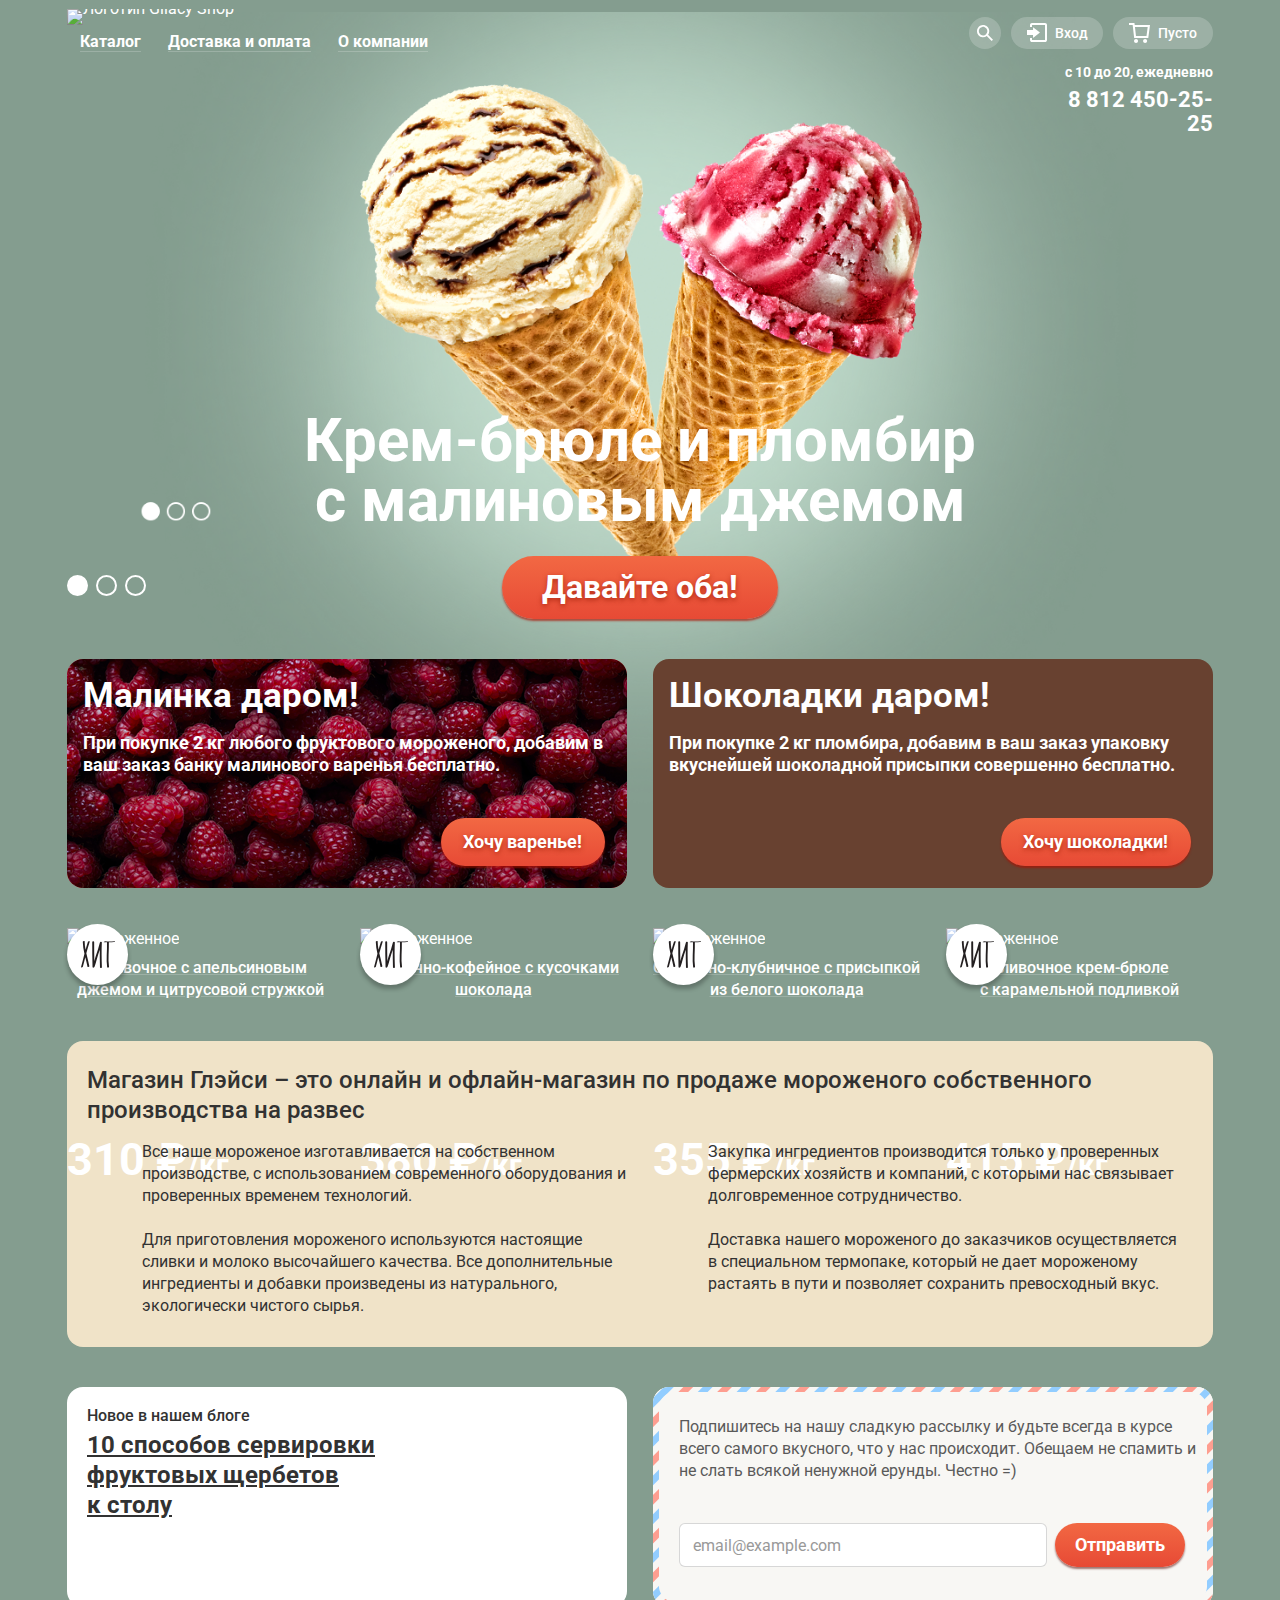
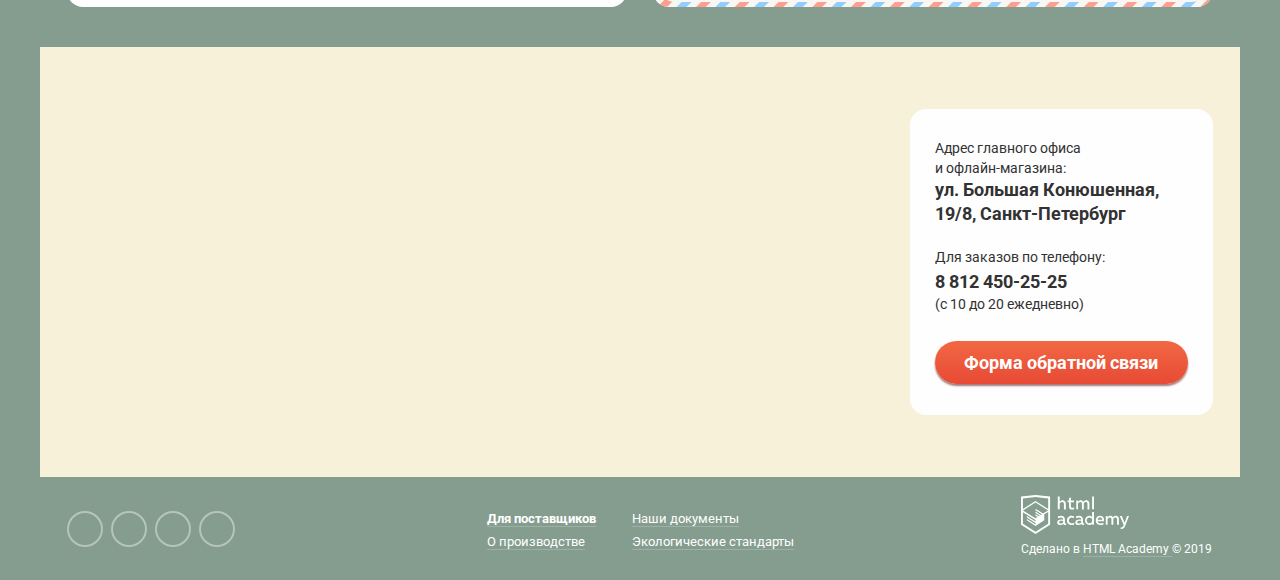
==== commit 0ead7cd9: "Декративные элементы" ====
--- a/index.html
+++ b/index.html
@@ -4,6 +4,7 @@
 <head>
   <meta charset="utf-8">
   <title>HTML Academy: Глейси</title>
+  <link rel="stylesheet" href="https://fonts.googleapis.com/css2?family=Roboto:wght@400;500;700&display=swap">
   <link rel="stylesheet" href="css/normalize.css">
   <link rel="stylesheet" href="css/style.css">
 </head>
@@ -19,12 +20,12 @@
 
           <ul class="main-nav__list">
             <li class="main-nav__item main-nav__item--first">
-              <a class="main-nav__link" href="#">Каталог</a>
+              <a class="main-nav__link" href="#"><span>Каталог</span></a>
               <ul class="main-nav__submenu submenu">
+                <li class="submenu__item submenu__item--top">
+                  <a class="submenu__link submenu__link--first" href="#">Новинки</a>
+                </li>
                 <li class="submenu__item">
-                  <a class="submenu__link" href="#">Новинки</a>
-                </li>
-                <li class="submenu__item submenu__item--top">
                   <a class="submenu__link" href="catalog.html">Сливочное</a>
                 </li>
                 <li class="submenu__item">
@@ -34,15 +35,15 @@
                   <a class="submenu__link" href="#">Фруктовый лед</a>
                 </li>
                 <li class="submenu__item">
-                  <a class="submenu__link" href="#">Мелорин</a>
+                  <a class="submenu__link submenu__link--last" href="#">Мелорин</a>
                 </li>
               </ul>
             </li>
             <li class="main-nav__item">
-              <a class="main-nav__link" href="#">Доставка и оплата</a>
+              <a class="main-nav__link" href="#"><span>Доставка и оплата</span></a>
             </li>
-            <li class="main-nav__item">
-              <a class="main-nav__link" href="#">О компании</a>
+            <li class="main-nav__item main-nav__item--last">
+              <a class="main-nav__link" href="#"><span>О компании</span></a>
             </li>
           </ul>
         </nav>
@@ -85,30 +86,26 @@
                 </li>
                 <li class="enter-form__item">
                   <label class="enter-form__label" aria-label="Пароль">
-                    <input class="enter-form__input" type="password" name="password" placeholder="••••••">
+                    <input class="enter-form__input" type="password" name="password" placeholder="••••••••">
                   </label>
                 </li>
               </ul>
               <div class="enter-form__bottom">
-                <a class="enter-form__link" href="#">Забыли пароль?</a>
-                <a class="enter-form__link" href="#">Новая регистрация</a>
-              </div>
-              <button class="enter-form__submit-btn btn" type="submit">Войти</button>
+                <button class="enter-form__submit-btn submit-btn btn" type="submit">Войти</button>
+                <div class="enter-form__bottom--rigth">
+                  <a class="enter-form__link" href="#">Забыли пароль?</a>
+                  <a class="enter-form__link" href="#">Новая регистрация</a>
+                </div>
+              </div>
             </form>
           </li>
 
           <li class="user-nav__item user-nav__item--last">
             <button class="user-nav__btn user-nav__btn--basket" type="button">
               <svg width="21" height="20" viewBox="0 0 21 20" fill="none" xmlns="http://www.w3.org/2000/svg">
-                <path
-                  d="M5.70345 2L5.46161 0H0V2H3.66795L5.17946 15H19.2869L21 2H5.70345ZM17.5034 13H6.97313L5.96545 4H18.6924L17.5034 13Z"
-                  fill="white" />
-                <path
-                  d="M7.03359 20C8.14664 20 9.04894 19.1046 9.04894 18C9.04894 16.8954 8.14664 16 7.03359 16C5.92054 16 5.01823 16.8954 5.01823 18C5.01823 19.1046 5.92054 20 7.03359 20Z"
-                  fill="white" />
-                <path
-                  d="M16.1027 20C17.2157 20 18.118 19.1046 18.118 18C18.118 16.8954 17.2157 16 16.1027 16C14.9896 16 14.0873 16.8954 14.0873 18C14.0873 19.1046 14.9896 20 16.1027 20Z"
-                  fill="white" />
+                <path d="M5.70345 2L5.46161 0H0V2H3.66795L5.17946 15H19.2869L21 2H5.70345ZM17.5034 13H6.97313L5.96545 4H18.6924L17.5034 13Z" fill="white" />
+                <path d="M7.03359 20C8.14664 20 9.04894 19.1046 9.04894 18C9.04894 16.8954 8.14664 16 7.03359 16C5.92054 16 5.01823 16.8954 5.01823 18C5.01823 19.1046 5.92054 20 7.03359 20Z" fill="white" />
+                <path d="M16.1027 20C17.2157 20 18.118 19.1046 18.118 18C18.118 16.8954 17.2157 16 16.1027 16C14.9896 16 14.0873 16.8954 14.0873 18C14.0873 19.1046 14.9896 20 16.1027 20Z" fill="white" />
               </svg>
               <span>Пусто</span>
             </button>
@@ -128,17 +125,17 @@
         <h2 class="visually-hidden">Cлайдеры</h2>
         <ul class="slider__list">
           <li class="slider__item slider__item--active">
-            <img class="slider__image" src="img/promo-ice-1.png" alt="Мороженки" width="1200" height="966">
+            <img class="slider__image" src="img/promo-ice-1.png" alt="Мороженки" width="1045" height="966">
             <h3 class="slider__title">Крем-брюле и пломбир с&nbsp;малиновым джемом</h3>
             <a class="slider__btn btn" href="#">Давайте оба!</a>
           </li>
           <li class="slider__item">
-            <img class="slider__image" src="img/promo-ice-2.png" alt="Мороженки" width="1200" height="966">
+            <img class="slider__image" src="img/promo-ice-2.png" alt="Мороженки" width="1065" height="859">
             <h3 class="slider__title">Шоколадный пломбир и&nbsp;лимонный сорбет</h3>
             <a class="slider__btn btn" href="#">Давайте оба!</a>
           </li>
           <li class="slider__item">
-            <img class="slider__image" src="img/promo-ice-3.png" alt="Мороженки" width="1200" height="966">
+            <img class="slider__image" src="img/promo-ice-3.png" alt="Мороженки" width="1079" height="854">
             <h3 class="slider__title">Пломбир с помадкой и&nbsp;клубничный щербет</h3>
             <a class="slider__btn btn" href="#">Давайте оба!</a>
           </li>
@@ -156,17 +153,14 @@
         <div class="main__cell">
           <article class="promotion promotion--raspberry">
             <h3 class="promotion__title">Малинка даром!</h3>
-            <p class="promotion__text">При покупке 2 кг любого фруктового мороженого, добавим в ваш заказ банку
-              малинового
-              варенья бесплатно.</p>
+            <p class="promotion__text">При покупке 2 кг любого фруктового мороженого, добавим в ваш заказ банку малинового варенья бесплатно.</p>
             <a class="promotion__btn btn" href="#">Хочу варенье!</a>
           </article>
         </div>
         <div class="main__cell">
           <article class="promotion promotion--chocolate">
             <h3 class="promotion__title">Шоколадки даром!</h3>
-            <p class="promotion__text">При покупке 2 кг пломбира, добавим в ваш заказ упаковку вкуснейшей шоколадной
-              присыпки совершенно бесплатно.
+            <p class="promotion__text">При покупке 2 кг пломбира, добавим в ваш заказ упаковку вкуснейшей шоколадной присыпки совершенно бесплатно.
             </p>
             <a class="promotion__btn btn" href="#">Хочу шоколадки!</a>
           </article>
@@ -236,27 +230,19 @@
       </section>
 
       <section class="main__box about-us">
-        <h2 class="about-us__title">Магазин Глэйси&nbsp;&ndash; это онлайн и офлайн-магазин по продаже
-          мороженого
-          собственного
-          производства на развес </h2>
+        <h2 class="about-us__title">Магазин Глэйси&nbsp;&ndash; это онлайн и офлайн-магазин по продаже мороженого собственного производства на развес </h2>
         <ul class="about-us__list">
           <li class="about-us__item about-us__item--prod">
-            <p class="about-us__text">Все наше мороженое изготавливается на собственном
-              производстве, с использованием современного оборудования и проверенных временем технологий.</p>
+            <p class="about-us__text">Все наше мороженое изготавливается на собственном производстве, с использованием современного оборудования и проверенных временем технологий.</p>
           </li>
           <li class="about-us__item about-us__item--purchase">
-            <p class="about-us__text">Закупка ингредиентов производится только у проверенных
-              фермерских хозяйств и компаний, с которыми нас связывает долговременное сотрудничество.</p>
+            <p class="about-us__text">Закупка ингредиентов производится только у проверенных фермерских хозяйств и компаний, с которыми нас связывает долговременное сотрудничество.</p>
           </li>
           <li class="about-us__item about-us__item--materials">
-            <p class="about-us__text">Для приготовления мороженого используются настоящие сливки и
-              молоко высочайшего качества. Все дополнительные ингредиенты и добавки произведены из натурального,
-              экологически чистого сырья.</p>
+            <p class="about-us__text">Для приготовления мороженого используются настоящие сливки и молоко высочайшего качества. Все дополнительные ингредиенты и добавки произведены из натурального, экологически чистого сырья.</p>
           </li>
           <li class="about-us__item about-us__item--delivery">
-            <p class="about-us__text">Доставка нашего мороженого до заказчиков осуществляется в
-              специальном термопаке, который не дает мороженому растаять в пути и позволяет сохранить превосходный вкус.
+            <p class="about-us__text">Доставка нашего мороженого до заказчиков осуществляется в&nbsp;специальном термопаке, который не дает мороженому растаять в пути и позволяет сохранить превосходный вкус.
             </p>
           </li>
         </ul>
@@ -272,19 +258,14 @@
         <div class="main__cell">
           <section class="subscribe">
             <h2 class="visually-hidden">Подписка на рассылку</h2>
-            <p class="subscribe__text">Подпишитесь на нашу сладкую рассылку и будьте всегда в курсе всего самого
-              вкусного,
-              что
-              у нас происходит.
-              Обещаем не спамить и не слать всякой ненужной ерунды. Честно &#61;&#41;</p>
+            <p class="subscribe__text">Подпишитесь на нашу сладкую рассылку и будьте всегда в курсе всего самого вкусного, что у нас происходит. Обещаем не спамить и не слать всякой ненужной ерунды. Честно &#61;&#41;</p>
 
             <form class="subscribe__form" action="https://echo.htmlacademy.ru" method="post">
 
               <label class="subscribe__label" aria-label="Электронная почта">
-                <input class="subscribe__input" type="email" id="submit-email" name="email"
-                  placeholder="email@example.com">
+                <input class="subscribe__input" type="email" name="email" placeholder="email@example.com" required>
               </label>
-              <button class="subscribe__btn btn" type="submit">Отправить</button>
+              <button class="subscribe__btn submit-btn btn" type="submit">Отправить</button>
             </form>
           </section>
         </div>
@@ -301,93 +282,83 @@
           <p class="contacts__text contacts__text--s">Адрес главного офиса<br>и офлайн-магазина:</p>
           <p class="contacts__text contacts__text--l">ул. Большая Конюшенная, 19/8, Санкт-Петербург</p>
           <p class="contacts__text contacts__text--s">Для заказов по телефону:</p>
-          <a class="contacts__link contacts__text contacts__text--l"
-            href="tel:+78124502525">8&nbsp;812&nbsp;450-25-25</a>
+          <a class="contacts__link" href="tel:+78124502525">8&nbsp;812&nbsp;450-25-25</a>
           <p class="contacts__text contacts__text--s">&#40;с 10 до 20 ежедневно&#41;</p>
-          <a class="contacts__popup-btn btn" href="#">Форма обратной связи</a>
-
+          <a class="contacts__popup-btn submit-btn btn" href="#">Форма обратной связи</a>
         </div>
       </section>
     </main>
 
     <footer class="footer">
-      <div class="footer__box">
-        <div class="footer__social social">
-          <ul class="social__list">
-            <li class="social__item social__item--fb">
-              <a class="social__link" href="#" aria-label="Facebook"></a>
-            </li>
-            <li class="social__item social__item--vk">
-              <a class="social__link" href="#" aria-label="Vkontakte"></a>
-            </li>
-            <li class="social__item social__item--inst">
-              <a class="social__link" href="#" aria-label="Instagram"></a>
-            </li>
-            <li class="social__item social__item--tw">
-              <a class="social__link" href="#" aria-label="Twitter"></a>
-            </li>
-          </ul>
-        </div>
-
-        <div class="footer__company-info company-info">
-          <ul class="company-info__list">
-            <li class="company-info__item company-info__item--heart">
-              <a class="company-info__link company-info__link--bold" href="#">Для
-                поставщиков</a>
-            </li>
-            <li class="company-info__item">
-              <a class="company-info__link" href="#">Наши документы</a>
-            </li>
-            <li class="company-info__item">
-              <a class="company-info__link" href="#">О производстве</a>
-            </li>
-            <li class="company-info__item">
-              <a class="company-info__link" href="#">Экологические стандарты</a>
-            </li>
-          </ul>
-        </div>
-        <div class="footer__copyright copyright">
-          <a class="copyright__link" href="https://htmlacademy.ru/intensive/htmlcss">
-            <svg width="108" height="39" viewBox="0 0 108 39" fill="none" xmlns="http://www.w3.org/2000/svg">
-              <path
-                d="M44.582 28.426C44.7698 28.4144 44.9553 28.3771 45.134 28.3151V29.7263C44.7564 29.8745 44.3566 29.9496 43.9538 29.948C43.6117 29.9839 43.2676 29.9061 42.9692 29.7255C42.6707 29.5449 42.4327 29.2703 42.2882 28.94C41.3994 29.6974 40.2879 30.1005 39.1473 30.0791C37.6339 30.0791 36.2348 29.2021 36.2348 27.3776C36.2348 25.1197 38.2145 24.4241 39.9468 24.4241C40.6765 24.4355 41.4034 24.5233 42.1169 24.6862V24.3737C42.1169 23.275 41.3554 22.4988 39.9277 22.4988C38.894 22.5023 37.8726 22.7358 36.9296 23.1843V21.3699C37.9559 20.9951 39.0325 20.7977 40.1181 20.7852C42.4785 20.7852 43.9253 21.9747 43.9253 24.6459V27.8111C43.912 27.962 43.9555 28.1123 44.0465 28.2294C44.1374 28.3465 44.2683 28.4207 44.4107 28.436C44.4679 28.4427 44.5258 28.4393 44.582 28.426ZM38.1479 27.2163C38.177 27.5946 38.3467 27.9451 38.6198 28.1908C38.8929 28.4366 39.247 28.5574 39.6041 28.5268H39.7088C40.6057 28.5405 41.4713 28.1782 42.1169 27.5187V25.9966C41.522 25.8626 40.9165 25.7883 40.3084 25.7749C39.2615 25.7749 38.1479 26.1277 38.1479 27.2365V27.2163Z"
-                fill="white" />
-              <path
-                d="M50.5022 20.7651C51.4002 20.7443 52.2873 20.9774 53.072 21.4404V23.2448C52.3925 22.7578 51.5891 22.5011 50.7687 22.5089C50.0431 22.4476 49.3241 22.6933 48.7693 23.1922C48.2145 23.6912 47.869 24.4027 47.8085 25.1709C47.7481 25.9391 47.9776 26.7014 48.4468 27.2907C48.916 27.88 49.5867 28.2484 50.3118 28.3151C50.4639 28.3252 50.6165 28.3252 50.7687 28.3151C51.6191 28.315 52.4551 28.0823 53.1957 27.6397V29.4541C52.3309 29.8749 51.387 30.0817 50.4355 30.0589C49.8841 30.1 49.3303 30.0253 48.8062 29.8391C48.282 29.6529 47.7978 29.3589 47.3812 28.974C46.9647 28.589 46.624 28.1207 46.3789 27.5959C46.1337 27.0711 45.9888 26.5002 45.9526 25.916C45.9526 25.7749 45.9526 25.6237 45.9526 25.4826C45.9335 24.882 46.0266 24.2834 46.2264 23.721C46.4263 23.1586 46.729 22.6435 47.1171 22.2052C47.5053 21.767 47.9713 21.4142 48.4885 21.167C49.0057 20.9199 49.5638 20.7833 50.131 20.7651C50.2545 20.7555 50.3786 20.7555 50.5022 20.7651Z"
-                fill="white" />
-              <path
-                d="M62.6661 28.426C62.8538 28.4144 63.0394 28.3771 63.2181 28.3151V29.7263C62.8404 29.8745 62.4407 29.9496 62.0379 29.948C61.6958 29.9839 61.3517 29.9061 61.0532 29.7255C60.7548 29.5449 60.5168 29.2703 60.3723 28.94C59.4834 29.6974 58.3719 30.1005 57.2313 30.0791C55.718 30.0791 54.3189 29.2021 54.3189 27.3776C54.3189 25.1197 56.2986 24.4241 58.0308 24.4241C58.7606 24.4355 59.4875 24.5233 60.2009 24.6862V24.3737C60.2009 23.275 59.4395 22.4988 58.0118 22.4988C56.9781 22.5023 55.9567 22.7358 55.0137 23.1843V21.3699C56.04 20.9951 57.1166 20.7977 58.2022 20.7852C60.5626 20.7852 62.0093 21.9747 62.0093 24.6459V27.8111C61.9961 27.962 62.0396 28.1123 62.1305 28.2294C62.2215 28.3465 62.3524 28.4207 62.4948 28.436C62.552 28.4427 62.6099 28.4393 62.6661 28.426ZM56.232 27.2163C56.2611 27.5946 56.4308 27.9451 56.7039 28.1908C56.977 28.4366 57.331 28.5574 57.6882 28.5268H57.7929C58.6897 28.5405 59.5553 28.1782 60.2009 27.5187V25.9966C59.6061 25.8626 59.0006 25.7883 58.3925 25.7749C57.336 25.7749 56.232 26.1277 56.232 27.2365V27.2163Z"
-                fill="white" />
-              <path
-                d="M72.974 16.9648V29.8271H71.2989V28.426C70.9277 28.9464 70.445 29.3659 69.8906 29.6498C69.3362 29.9338 68.726 30.074 68.1103 30.0589C66.9966 29.9812 65.9524 29.4578 65.1895 28.5949C64.4267 27.732 64.0022 26.5941 64.0022 25.412C64.0022 24.2299 64.4267 23.092 65.1895 22.2291C65.9524 21.3662 66.9966 20.8428 68.1103 20.7651C68.6778 20.7487 69.2416 20.8669 69.7603 21.1111C70.2791 21.3553 70.7397 21.7192 71.1085 22.1763V16.9648H73.0121H72.974ZM68.4435 22.4888C67.7114 22.4888 67.0093 22.7967 66.4917 23.345C65.9741 23.8932 65.6833 24.6367 65.6833 25.412C65.6833 26.1873 65.9741 26.9308 66.4917 27.479C67.0093 28.0272 67.7114 28.3352 68.4435 28.3352C69.0099 28.3399 69.5648 28.166 70.0377 27.8358C70.5105 27.5055 70.88 27.0337 71.099 26.4805V24.3334C70.8734 23.786 70.5021 23.32 70.0305 22.9924C69.5589 22.6648 69.0074 22.4898 68.4435 22.4888Z"
-                fill="white" />
-              <path
-                d="M78.9989 20.7651C82.3111 20.7651 83.4533 23.5976 82.9202 26.1478H76.6479C76.8573 27.7304 78.3136 28.3856 79.8364 28.3856C80.7481 28.3862 81.6485 28.1728 82.4729 27.7607V29.4541C81.5292 29.8805 80.5099 30.0868 79.4843 30.0589C76.9335 30.0589 74.7253 28.5167 74.7253 25.412C74.6709 24.2403 75.0569 23.0935 75.799 22.2226C76.5411 21.3517 77.5787 20.8276 78.6848 20.7651H78.9989ZM79.0845 22.398C78.7864 22.3733 78.4865 22.411 78.2021 22.5091C77.9178 22.6071 77.6544 22.7637 77.4272 22.9696C77.2 23.1756 77.0134 23.427 76.8781 23.7095C76.7427 23.9919 76.6613 24.2998 76.6384 24.6157V24.6761H81.2546C81.2809 24.4048 81.2565 24.1305 81.1828 23.8692C81.109 23.6078 80.9873 23.3643 80.8247 23.1528C80.662 22.9412 80.4616 22.7657 80.2349 22.6362C80.0082 22.5067 79.7596 22.4257 79.5033 22.398C79.3644 22.3779 79.2235 22.3779 79.0845 22.398Z"
-                fill="white" />
-              <path
-                d="M84.8048 21.007H86.4514V22.1057C86.8022 21.6912 87.2302 21.3581 87.7085 21.1273C88.1868 20.8966 88.7051 20.7732 89.2306 20.7651C89.7436 20.7308 90.2557 20.8439 90.7131 21.0923C91.1704 21.3407 91.5559 21.7152 91.829 22.1763C92.2017 21.748 92.6511 21.4026 93.1512 21.1603C93.6513 20.918 94.1919 20.7837 94.7415 20.7651C95.1767 20.7503 95.6099 20.8337 96.0124 21.0095C96.4148 21.1854 96.7774 21.4498 97.0762 21.7853C97.3749 22.1207 97.603 22.5196 97.7453 22.9554C97.8875 23.3912 97.9408 23.854 97.9015 24.3133V29.8271H95.9979V24.3737C96.0405 23.93 95.915 23.4866 95.6491 23.1407C95.3832 22.7948 94.9986 22.5749 94.5797 22.5291H94.3513C93.9544 22.565 93.569 22.6885 93.2198 22.8916C92.8707 23.0947 92.5655 23.373 92.324 23.7085V29.8271H90.4204V24.3737C90.463 23.93 90.3375 23.4866 90.0716 23.1407C89.8057 22.7948 89.4211 22.5749 89.0022 22.5291H88.7738C88.3331 22.5669 87.906 22.7087 87.5239 22.9442C87.1418 23.1797 86.8144 23.5028 86.5656 23.8899V29.8372H84.8048V21.007Z"
-                fill="white" />
-              <path
-                d="M106.096 21.007H108L104.098 31.0165C103.146 33.3148 102.013 34.0406 100.747 34.0406C100.379 34.0306 100.012 33.9799 99.6528 33.8894V32.2564C99.9273 32.3449 100.213 32.3891 100.5 32.3874C101.452 32.3874 102.08 31.7121 102.565 30.3714L102.737 29.9279L98.7771 21.0372H100.804L103.66 27.6901L106.096 21.007Z"
-                fill="white" />
-              <path
-                d="M38.6999 1.5221V6.56216C39.0514 6.18238 39.4703 5.87999 39.9326 5.67239C40.3949 5.46479 40.8914 5.35609 41.3935 5.35255C41.8191 5.32525 42.2457 5.38705 42.6487 5.53441C43.0518 5.68177 43.4235 5.9118 43.7426 6.21136C44.0617 6.51091 44.3219 6.87412 44.5084 7.28024C44.6949 7.68635 44.804 8.1274 44.8295 8.57819C44.839 8.7023 44.839 8.82703 44.8295 8.95115V14.4045H42.9259V9.20315C42.9563 8.94983 42.9387 8.69261 42.8739 8.44662C42.8091 8.20064 42.6985 7.97087 42.5486 7.77081C42.3987 7.57076 42.2126 7.40447 42.0012 7.28173C41.7897 7.15898 41.5572 7.08227 41.3174 7.05609C41.2192 7.04604 41.1204 7.04604 41.0223 7.05609C40.552 7.08571 40.0954 7.23494 39.6912 7.49112C39.2869 7.74731 38.9469 8.1029 38.6999 8.52779V14.3743H36.7963V1.5221H38.6999Z"
-                fill="white" />
-              <path
-                d="M49.9025 2.41923V5.56423H52.9197V7.28793H49.9025V11.32C49.9025 12.4792 50.407 12.8622 51.4825 12.8622C52.0604 12.862 52.6327 12.7421 53.1672 12.5094V14.2029C52.4477 14.4649 51.6912 14.5944 50.9305 14.5859C50.5972 14.6311 50.2589 14.6061 49.9348 14.5124C49.6107 14.4187 49.3073 14.2581 49.042 14.0399C48.7767 13.8216 48.5547 13.5501 48.3888 13.2407C48.2228 12.9314 48.1162 12.5904 48.0751 12.2373C48.0561 12.053 48.0561 11.8671 48.0751 11.6829V7.26777H46.5522V5.54407H48.0465V2.88292L49.9025 2.41923Z"
-                fill="white" />
-              <path
-                d="M55.2992 14.3843V5.56423H56.9458V6.66296C57.2966 6.24843 57.7246 5.9153 58.2029 5.68457C58.6812 5.45384 59.1995 5.33049 59.725 5.32231C60.238 5.28809 60.7501 5.40114 61.2075 5.64952C61.6648 5.8979 62.0503 6.27241 62.3234 6.73352C62.6961 6.30524 63.1455 5.95987 63.6456 5.71757C64.1457 5.47527 64.6863 5.3409 65.2359 5.32231C65.6711 5.30757 66.1043 5.39091 66.5068 5.56679C66.9092 5.74267 67.2719 6.00709 67.5706 6.34254C67.8693 6.67799 68.0974 7.07682 68.2397 7.51263C68.3819 7.94843 68.4352 8.41127 68.3959 8.87051V14.3843H66.4923V8.93099C66.5174 8.70892 66.5005 8.48378 66.4425 8.26873C66.3845 8.05367 66.2866 7.853 66.1546 7.67845C66.0226 7.5039 65.859 7.35896 65.6735 7.2521C65.488 7.14524 65.2842 7.07861 65.0741 7.05609H64.8457C64.4465 7.09568 64.0597 7.22385 63.7104 7.43226C63.3611 7.64067 63.0572 7.92465 62.8184 8.2657V14.3843H60.9148V8.93099C60.9398 8.70582 60.9216 8.47762 60.8612 8.26009C60.8009 8.04255 60.6997 7.84016 60.5637 7.66507C60.4277 7.48997 60.2597 7.34578 60.0698 7.24113C59.8799 7.13648 59.672 7.07354 59.4585 7.05609H59.2301C58.7894 7.09388 58.3624 7.23572 57.9803 7.47121C57.5982 7.70669 57.2707 8.02984 57.0219 8.4169V14.3743H55.2992V14.3843Z"
-                fill="white" />
-              <path d="M72.974 1.51202H71.118V14.3743H72.974V1.51202Z" fill="white" />
-              <path
-                d="M14.6957 0H14.5434L0 1.61282V29.8372L14.5434 39L29.0868 29.8372V1.61282L14.6957 0ZM27.1832 28.678L14.5434 36.6413L1.90359 28.678V17.1362L14.4863 25.0693V26.5107L5.85353 21.0675V22.4585L14.5244 27.9723V29.444L5.86305 23.9806V25.3717L14.5339 30.8855L23.2809 25.3414V19.3538L27.1832 16.8842V28.678ZM27.1832 15.4125L23.7092 17.5697L22.1102 18.5777L14.4958 13.7795V15.1706L21.0061 19.2732H20.9395L20.7967 19.3639L19.8449 19.9385L14.4768 16.5516V17.9426L18.7123 20.6139L17.7129 21.3195L14.5148 19.3034V20.6945L16.6183 22.0049L14.4768 23.3657L1.96069 15.4831L14.4958 7.49961L27.1832 15.4125ZM27.1832 14.0114L14.4768 6.04807L1.90359 14.0013V3.41716L14.5529 2.01602L27.1927 3.41716V14.0114H27.1832Z"
-                fill="white" />
-            </svg>
-          </a>
-          <p class="copyright__text">Сделано в <a class="copyright__link"
-              href="https://htmlacademy.ru/intensive/htmlcss">HTML Academy</a>© 2019</p>
-        </div>
+
+      <ul class="footer__social social">
+        <li class="social__item">
+          <a class="social__link social__link--fb" href="#" aria-label="Facebook"></a>
+        </li>
+        <li class="social__item">
+          <a class="social__link social__link--vk" href="#" aria-label="Vkontakte"></a>
+        </li>
+        <li class="social__item">
+          <a class="social__link social__link--inst" href="#" aria-label="Instagram"></a>
+        </li>
+        <li class="social__item">
+          <a class="social__link social__link--tw" href="#" aria-label="Twitter"></a>
+        </li>
+      </ul>
+
+      <ul class="footer__company-info company-info">
+        <li class="company-info__item company-info__item--heart">
+          <a class="company-info__link company-info__link--bold" href="#">Для поставщиков</a>
+        </li>
+        <li class="company-info__item">
+          <a class="company-info__link" href="#">Наши документы</a>
+        </li>
+        <li class="company-info__item">
+          <a class="company-info__link" href="#">О производстве</a>
+        </li>
+        <li class="company-info__item">
+          <a class="company-info__link" href="#">Экологические стандарты</a>
+        </li>
+      </ul>
+
+      <div class="footer__copyright copyright">
+        <a class="copyright__link" href="https://htmlacademy.ru/intensive/htmlcss">
+          <svg width="108" height="39" viewBox="0 0 108 39" fill="none" xmlns="http://www.w3.org/2000/svg">
+            <path
+              d="M44.582 28.426C44.7698 28.4144 44.9553 28.3771 45.134 28.3151V29.7263C44.7564 29.8745 44.3566 29.9496 43.9538 29.948C43.6117 29.9839 43.2676 29.9061 42.9692 29.7255C42.6707 29.5449 42.4327 29.2703 42.2882 28.94C41.3994 29.6974 40.2879 30.1005 39.1473 30.0791C37.6339 30.0791 36.2348 29.2021 36.2348 27.3776C36.2348 25.1197 38.2145 24.4241 39.9468 24.4241C40.6765 24.4355 41.4034 24.5233 42.1169 24.6862V24.3737C42.1169 23.275 41.3554 22.4988 39.9277 22.4988C38.894 22.5023 37.8726 22.7358 36.9296 23.1843V21.3699C37.9559 20.9951 39.0325 20.7977 40.1181 20.7852C42.4785 20.7852 43.9253 21.9747 43.9253 24.6459V27.8111C43.912 27.962 43.9555 28.1123 44.0465 28.2294C44.1374 28.3465 44.2683 28.4207 44.4107 28.436C44.4679 28.4427 44.5258 28.4393 44.582 28.426ZM38.1479 27.2163C38.177 27.5946 38.3467 27.9451 38.6198 28.1908C38.8929 28.4366 39.247 28.5574 39.6041 28.5268H39.7088C40.6057 28.5405 41.4713 28.1782 42.1169 27.5187V25.9966C41.522 25.8626 40.9165 25.7883 40.3084 25.7749C39.2615 25.7749 38.1479 26.1277 38.1479 27.2365V27.2163Z"
+              fill="white" />
+            <path
+              d="M50.5022 20.7651C51.4002 20.7443 52.2873 20.9774 53.072 21.4404V23.2448C52.3925 22.7578 51.5891 22.5011 50.7687 22.5089C50.0431 22.4476 49.3241 22.6933 48.7693 23.1922C48.2145 23.6912 47.869 24.4027 47.8085 25.1709C47.7481 25.9391 47.9776 26.7014 48.4468 27.2907C48.916 27.88 49.5867 28.2484 50.3118 28.3151C50.4639 28.3252 50.6165 28.3252 50.7687 28.3151C51.6191 28.315 52.4551 28.0823 53.1957 27.6397V29.4541C52.3309 29.8749 51.387 30.0817 50.4355 30.0589C49.8841 30.1 49.3303 30.0253 48.8062 29.8391C48.282 29.6529 47.7978 29.3589 47.3812 28.974C46.9647 28.589 46.624 28.1207 46.3789 27.5959C46.1337 27.0711 45.9888 26.5002 45.9526 25.916C45.9526 25.7749 45.9526 25.6237 45.9526 25.4826C45.9335 24.882 46.0266 24.2834 46.2264 23.721C46.4263 23.1586 46.729 22.6435 47.1171 22.2052C47.5053 21.767 47.9713 21.4142 48.4885 21.167C49.0057 20.9199 49.5638 20.7833 50.131 20.7651C50.2545 20.7555 50.3786 20.7555 50.5022 20.7651Z"
+              fill="white" />
+            <path
+              d="M62.6661 28.426C62.8538 28.4144 63.0394 28.3771 63.2181 28.3151V29.7263C62.8404 29.8745 62.4407 29.9496 62.0379 29.948C61.6958 29.9839 61.3517 29.9061 61.0532 29.7255C60.7548 29.5449 60.5168 29.2703 60.3723 28.94C59.4834 29.6974 58.3719 30.1005 57.2313 30.0791C55.718 30.0791 54.3189 29.2021 54.3189 27.3776C54.3189 25.1197 56.2986 24.4241 58.0308 24.4241C58.7606 24.4355 59.4875 24.5233 60.2009 24.6862V24.3737C60.2009 23.275 59.4395 22.4988 58.0118 22.4988C56.9781 22.5023 55.9567 22.7358 55.0137 23.1843V21.3699C56.04 20.9951 57.1166 20.7977 58.2022 20.7852C60.5626 20.7852 62.0093 21.9747 62.0093 24.6459V27.8111C61.9961 27.962 62.0396 28.1123 62.1305 28.2294C62.2215 28.3465 62.3524 28.4207 62.4948 28.436C62.552 28.4427 62.6099 28.4393 62.6661 28.426ZM56.232 27.2163C56.2611 27.5946 56.4308 27.9451 56.7039 28.1908C56.977 28.4366 57.331 28.5574 57.6882 28.5268H57.7929C58.6897 28.5405 59.5553 28.1782 60.2009 27.5187V25.9966C59.6061 25.8626 59.0006 25.7883 58.3925 25.7749C57.336 25.7749 56.232 26.1277 56.232 27.2365V27.2163Z"
+              fill="white" />
+            <path
+              d="M72.974 16.9648V29.8271H71.2989V28.426C70.9277 28.9464 70.445 29.3659 69.8906 29.6498C69.3362 29.9338 68.726 30.074 68.1103 30.0589C66.9966 29.9812 65.9524 29.4578 65.1895 28.5949C64.4267 27.732 64.0022 26.5941 64.0022 25.412C64.0022 24.2299 64.4267 23.092 65.1895 22.2291C65.9524 21.3662 66.9966 20.8428 68.1103 20.7651C68.6778 20.7487 69.2416 20.8669 69.7603 21.1111C70.2791 21.3553 70.7397 21.7192 71.1085 22.1763V16.9648H73.0121H72.974ZM68.4435 22.4888C67.7114 22.4888 67.0093 22.7967 66.4917 23.345C65.9741 23.8932 65.6833 24.6367 65.6833 25.412C65.6833 26.1873 65.9741 26.9308 66.4917 27.479C67.0093 28.0272 67.7114 28.3352 68.4435 28.3352C69.0099 28.3399 69.5648 28.166 70.0377 27.8358C70.5105 27.5055 70.88 27.0337 71.099 26.4805V24.3334C70.8734 23.786 70.5021 23.32 70.0305 22.9924C69.5589 22.6648 69.0074 22.4898 68.4435 22.4888Z"
+              fill="white" />
+            <path
+              d="M78.9989 20.7651C82.3111 20.7651 83.4533 23.5976 82.9202 26.1478H76.6479C76.8573 27.7304 78.3136 28.3856 79.8364 28.3856C80.7481 28.3862 81.6485 28.1728 82.4729 27.7607V29.4541C81.5292 29.8805 80.5099 30.0868 79.4843 30.0589C76.9335 30.0589 74.7253 28.5167 74.7253 25.412C74.6709 24.2403 75.0569 23.0935 75.799 22.2226C76.5411 21.3517 77.5787 20.8276 78.6848 20.7651H78.9989ZM79.0845 22.398C78.7864 22.3733 78.4865 22.411 78.2021 22.5091C77.9178 22.6071 77.6544 22.7637 77.4272 22.9696C77.2 23.1756 77.0134 23.427 76.8781 23.7095C76.7427 23.9919 76.6613 24.2998 76.6384 24.6157V24.6761H81.2546C81.2809 24.4048 81.2565 24.1305 81.1828 23.8692C81.109 23.6078 80.9873 23.3643 80.8247 23.1528C80.662 22.9412 80.4616 22.7657 80.2349 22.6362C80.0082 22.5067 79.7596 22.4257 79.5033 22.398C79.3644 22.3779 79.2235 22.3779 79.0845 22.398Z"
+              fill="white" />
+            <path
+              d="M84.8048 21.007H86.4514V22.1057C86.8022 21.6912 87.2302 21.3581 87.7085 21.1273C88.1868 20.8966 88.7051 20.7732 89.2306 20.7651C89.7436 20.7308 90.2557 20.8439 90.7131 21.0923C91.1704 21.3407 91.5559 21.7152 91.829 22.1763C92.2017 21.748 92.6511 21.4026 93.1512 21.1603C93.6513 20.918 94.1919 20.7837 94.7415 20.7651C95.1767 20.7503 95.6099 20.8337 96.0124 21.0095C96.4148 21.1854 96.7774 21.4498 97.0762 21.7853C97.3749 22.1207 97.603 22.5196 97.7453 22.9554C97.8875 23.3912 97.9408 23.854 97.9015 24.3133V29.8271H95.9979V24.3737C96.0405 23.93 95.915 23.4866 95.6491 23.1407C95.3832 22.7948 94.9986 22.5749 94.5797 22.5291H94.3513C93.9544 22.565 93.569 22.6885 93.2198 22.8916C92.8707 23.0947 92.5655 23.373 92.324 23.7085V29.8271H90.4204V24.3737C90.463 23.93 90.3375 23.4866 90.0716 23.1407C89.8057 22.7948 89.4211 22.5749 89.0022 22.5291H88.7738C88.3331 22.5669 87.906 22.7087 87.5239 22.9442C87.1418 23.1797 86.8144 23.5028 86.5656 23.8899V29.8372H84.8048V21.007Z"
+              fill="white" />
+            <path d="M106.096 21.007H108L104.098 31.0165C103.146 33.3148 102.013 34.0406 100.747 34.0406C100.379 34.0306 100.012 33.9799 99.6528 33.8894V32.2564C99.9273 32.3449 100.213 32.3891 100.5 32.3874C101.452 32.3874 102.08 31.7121 102.565 30.3714L102.737 29.9279L98.7771 21.0372H100.804L103.66 27.6901L106.096 21.007Z" fill="white" />
+            <path
+              d="M38.6999 1.5221V6.56216C39.0514 6.18238 39.4703 5.87999 39.9326 5.67239C40.3949 5.46479 40.8914 5.35609 41.3935 5.35255C41.8191 5.32525 42.2457 5.38705 42.6487 5.53441C43.0518 5.68177 43.4235 5.9118 43.7426 6.21136C44.0617 6.51091 44.3219 6.87412 44.5084 7.28024C44.6949 7.68635 44.804 8.1274 44.8295 8.57819C44.839 8.7023 44.839 8.82703 44.8295 8.95115V14.4045H42.9259V9.20315C42.9563 8.94983 42.9387 8.69261 42.8739 8.44662C42.8091 8.20064 42.6985 7.97087 42.5486 7.77081C42.3987 7.57076 42.2126 7.40447 42.0012 7.28173C41.7897 7.15898 41.5572 7.08227 41.3174 7.05609C41.2192 7.04604 41.1204 7.04604 41.0223 7.05609C40.552 7.08571 40.0954 7.23494 39.6912 7.49112C39.2869 7.74731 38.9469 8.1029 38.6999 8.52779V14.3743H36.7963V1.5221H38.6999Z"
+              fill="white" />
+            <path
+              d="M49.9025 2.41923V5.56423H52.9197V7.28793H49.9025V11.32C49.9025 12.4792 50.407 12.8622 51.4825 12.8622C52.0604 12.862 52.6327 12.7421 53.1672 12.5094V14.2029C52.4477 14.4649 51.6912 14.5944 50.9305 14.5859C50.5972 14.6311 50.2589 14.6061 49.9348 14.5124C49.6107 14.4187 49.3073 14.2581 49.042 14.0399C48.7767 13.8216 48.5547 13.5501 48.3888 13.2407C48.2228 12.9314 48.1162 12.5904 48.0751 12.2373C48.0561 12.053 48.0561 11.8671 48.0751 11.6829V7.26777H46.5522V5.54407H48.0465V2.88292L49.9025 2.41923Z"
+              fill="white" />
+            <path
+              d="M55.2992 14.3843V5.56423H56.9458V6.66296C57.2966 6.24843 57.7246 5.9153 58.2029 5.68457C58.6812 5.45384 59.1995 5.33049 59.725 5.32231C60.238 5.28809 60.7501 5.40114 61.2075 5.64952C61.6648 5.8979 62.0503 6.27241 62.3234 6.73352C62.6961 6.30524 63.1455 5.95987 63.6456 5.71757C64.1457 5.47527 64.6863 5.3409 65.2359 5.32231C65.6711 5.30757 66.1043 5.39091 66.5068 5.56679C66.9092 5.74267 67.2719 6.00709 67.5706 6.34254C67.8693 6.67799 68.0974 7.07682 68.2397 7.51263C68.3819 7.94843 68.4352 8.41127 68.3959 8.87051V14.3843H66.4923V8.93099C66.5174 8.70892 66.5005 8.48378 66.4425 8.26873C66.3845 8.05367 66.2866 7.853 66.1546 7.67845C66.0226 7.5039 65.859 7.35896 65.6735 7.2521C65.488 7.14524 65.2842 7.07861 65.0741 7.05609H64.8457C64.4465 7.09568 64.0597 7.22385 63.7104 7.43226C63.3611 7.64067 63.0572 7.92465 62.8184 8.2657V14.3843H60.9148V8.93099C60.9398 8.70582 60.9216 8.47762 60.8612 8.26009C60.8009 8.04255 60.6997 7.84016 60.5637 7.66507C60.4277 7.48997 60.2597 7.34578 60.0698 7.24113C59.8799 7.13648 59.672 7.07354 59.4585 7.05609H59.2301C58.7894 7.09388 58.3624 7.23572 57.9803 7.47121C57.5982 7.70669 57.2707 8.02984 57.0219 8.4169V14.3743H55.2992V14.3843Z"
+              fill="white" />
+            <path d="M72.974 1.51202H71.118V14.3743H72.974V1.51202Z" fill="white" />
+            <path
+              d="M14.6957 0H14.5434L0 1.61282V29.8372L14.5434 39L29.0868 29.8372V1.61282L14.6957 0ZM27.1832 28.678L14.5434 36.6413L1.90359 28.678V17.1362L14.4863 25.0693V26.5107L5.85353 21.0675V22.4585L14.5244 27.9723V29.444L5.86305 23.9806V25.3717L14.5339 30.8855L23.2809 25.3414V19.3538L27.1832 16.8842V28.678ZM27.1832 15.4125L23.7092 17.5697L22.1102 18.5777L14.4958 13.7795V15.1706L21.0061 19.2732H20.9395L20.7967 19.3639L19.8449 19.9385L14.4768 16.5516V17.9426L18.7123 20.6139L17.7129 21.3195L14.5148 19.3034V20.6945L16.6183 22.0049L14.4768 23.3657L1.96069 15.4831L14.4958 7.49961L27.1832 15.4125ZM27.1832 14.0114L14.4768 6.04807L1.90359 14.0013V3.41716L14.5529 2.01602L27.1927 3.41716V14.0114H27.1832Z"
+              fill="white" />
+          </svg>
+        </a>
+        <p class="copyright__text">Сделано в&nbsp;<a class="copyright__text--border" href="https://htmlacademy.ru/intensive/htmlcss">HTML Academy&nbsp;</a>© 2019</p>
       </div>
     </footer>
 
@@ -401,15 +372,13 @@
           <input class="feedback-form__input" type="text" name="user-name" placeholder="Как вас зовут?" required>
         </label>
         <label class="feedback-form__label" aria-label="Электронная почта">
-          <input class="feedback-form__input" type="email" name="user-email" placeholder="Ваша почта для ответа?"
-            required>
+          <input class="feedback-form__input" type="email" name="user-email" placeholder="Ваша почта для ответа?" required>
         </label>
         <label class="feedback-form__label" aria-label="Ваше письмо нам">
-          <textarea class="feedback-form__textarea" name="user-text" rows="5" placeholder="Напишите что-нибудь..."
-            required></textarea>
+          <textarea class="feedback-form__textarea" name="user-text" rows="5" placeholder="Напишите что-нибудь..." required></textarea>
         </label>
 
-        <button class="btn feedback-form__submit-btn" type="submit">Отправить</button>
+        <button class="feedback-form__submit-btn submit-btn btn" type="submit">Отправить</button>
       </form>
     </div>
   </div>
--- a/css/style.css
+++ b/css/style.css
@@ -1,68 +1,10 @@
-/* Fonts */
-
-@font-face {
-  font-family: "Roboto";
-  src: url("../fonts/roboto.woff2");
-  src: url("../fonts/roboto.woff2") format("woff2"), url("../fonts/roboto.woff") format("woff");
-  font-weight: 400;
-  font-style: normal;
-  font-display: swap;
-}
-
-@font-face {
-  font-family: "Roboto";
-  src: url("../fonts/robotomedium.woff2");
-  src: url("../fonts/robotomedium.woff2") format("woff2"), url("../fonts/robotomedium.woff") format("woff");
-  font-weight: 500;
-  font-style: normal;
-  font-display: swap;
-}
-
-@font-face {
-  font-family: "Roboto";
-  src: url("../fonts/robotobold.woff2");
-  src: url("../fonts/robotobold.woff2") format("woff2"), url("../fonts/robotobold.woff") format("woff");
-  font-weight: 700;
-  font-style: normal;
-  font-display: swap;
-}
-
 /* Цвета */
 :root {
-  --background__promo-1: #849D8F;
   --background__promo-2: #8996A6;
   --background__promo-3: #9D8B84;
-
-  --background__color-logo: #FBFCFB;
-  --background__color-modal: #F8F7F4;
-
-  --basic-white: #FFFFFF;
-  --basic-black: #323232;
-
-  --subscribe-text: #5A5A5A;
-  --placeholders: #999999;
-
-  --point--hover: #FBDED7;
-  --point--active: #F6B5A5;
-  --point--click: #EDEDED;
-  --active-page: #D07058;
-
+  --background__color-logo: #fbfcfb;
   --link--hover: #FFBC9E;
-  --link--hover--saturate: #E84D37;
-
-  --raspberry: #AD000B;
-  --chocolate: #684130;
-  --wafel: #F0E3C8;
-  --map: #F7F1D9;
-  --contacts: #FEFEFE;
-
-  --lighter-white-02: rgba(255, 255, 255, 0.2);
-  --lighter-white-05: rgba(255, 255, 255, 0.5);
-  --lighter-gray-02: rgba(50, 50, 50, 0.2);
-  --lighter-gray-03: rgba(50, 50, 50, 0.3);
-
-  --text-shadow: rgba(160, 32, 11, 0.76);
-  --box-shadow: rgba(172, 16, 0, 0.64);
+  /* Чтобы не забыть добавить к блокам, потом уберу */
 }
 
 /*  Глобальные стили */
@@ -72,15 +14,15 @@
   font-size: 16px;
   line-height: 22px;
   font-weight: normal;
-  color: var(--basic-white);
-  background-color: var(--background__promo-1);
+  color: #FFFFFF;
+  background-color: #849D8F;
   margin: 0;
   padding: 0;
 }
 
 a {
   text-decoration: none;
-  color: var(--basic-white);
+  color: #FFFFFF;
 }
 
 img {
@@ -120,15 +62,48 @@
 
 /* Button */
 .btn {
-  display: inline-block;
-  vertical-align: middle;
+  display: block;
   text-align: center;
-  color: var(--basic-white);
+  color: #FFFFFF;
+  text-shadow: 0 2px 5px rgba(160, 32, 11, 0.76);
   background: linear-gradient(180deg, #F26843 0%, #E74A35 100%);
-  box-shadow: 0 2px 2px var(--box-shadow);
+  box-shadow: 0 2px 2px rgba(172, 16, 0, 0.64);
   border: none;
-  border-radius: 70px;
+  border-radius: 50px;
   cursor: pointer;
+}
+
+.btn:hover,
+.btn:focus {
+  background: linear-gradient(0deg, rgba(255, 255, 255, 0.2), rgba(255, 255, 255, 0.2)),
+    linear-gradient(180deg, #F26843 0%, #E74A35 100%);
+  box-shadow: 0 2px 2px #AC1000;
+}
+
+.btn:active {
+  background: linear-gradient(0deg, rgba(0, 0, 0, 0.07), rgba(0, 0, 0, 0.07)),
+    linear-gradient(180deg, #F26843 0%, #E74A35 100%);
+  box-shadow: inset 0 2px 2px #942718;
+}
+
+.submit-btn {
+  background: linear-gradient(180deg, #F26843 0%, #E74A35 100%);
+  box-shadow: 0 2px 2px rgba(85, 8, 0, 0.54);
+  border-radius: 26px;
+  text-shadow: none;
+}
+
+.submit-btn:hover,
+.submit-btn:focus {
+  background: linear-gradient(0deg, rgba(255, 255, 255, 0.2), rgba(255, 255, 255, 0.2)),
+    linear-gradient(180deg, #F26843 0%, #E74A35 100%);
+  box-shadow: 0 1px 2px #AC1000;
+}
+
+.submit-btn:active {
+  background: linear-gradient(0deg, rgba(0, 0, 0, 0.07), rgba(0, 0, 0, 0.07)),
+    linear-gradient(180deg, #F26843 0%, #E74A35 100%);
+  box-shadow: inset 0 2px 2px #942718;
 }
 
 /* Page wrapper */
@@ -138,8 +113,12 @@
   min-height: 100%;
   display: grid;
   grid-template-rows: min-content 1fr min-content;
-  padding: 0 27px 0 27px;
-  margin: 0 auto 0 auto;
+  padding: 0;
+  padding-right: 27px;
+  padding-left: 27px;
+  margin: 0;
+  margin-right: auto;
+  margin-left: auto;
 }
 
 /* Header */
@@ -148,6 +127,7 @@
   display: flex;
   flex-direction: column;
   flex-wrap: wrap;
+  margin-top: 9px;
 }
 
 .page-header__top {
@@ -158,22 +138,21 @@
 }
 
 .main-nav {
-  width: 535px;
+  width: 551px;
   display: flex;
   align-items: center;
-  justify-content: center;
   flex-wrap: wrap;
+  z-index: 1;
 }
 
 .main-nav__logo {
-  display: inline-block;
-  vertical-align: middle;
-  width: 154px;
-  height: 64px;
+  line-height: 0;
+  margin-right: 9px;
 }
 
 .main-nav__list {
-  width: 357px;
+  position: relative;
+  width: 388px;
   display: flex;
   flex-wrap: wrap;
   list-style: none;
@@ -181,54 +160,146 @@
   margin: 0;
 }
 
+.main-nav__item {
+  padding-top: 6px;
+  padding-bottom: 8px;
+}
+
+.main-nav__item--last {
+  margin-right: 0;
+}
+
 .main-nav__link {
+  font-size: 16px;
   line-height: 18px;
   font-weight: 700;
-  border-bottom: 1px solid var(--lighter-white-02);
-}
-
-.main-nav__submenu {
-  padding: 0;
-  margin: 0;
+  padding-top: 6px;
+  padding-left: 13px;
+  padding-right: 14px;
+  padding-bottom: 7px;
+}
+
+.main-nav__link span {
+  border-bottom: 1px solid rgba(255, 255, 255, 0.2);
+}
+
+.main-nav__link--active {
+  background-color: #D07058;
+  border-radius: 26px;
+}
+
+.main-nav__link--active span {
+  border: none;
+}
+
+.main-nav__link:hover,
+.main-nav__link:focus {
+  color: #323232;
+  background-color: #FFFFFF;
+  border-radius: 26px;
+  padding-top: 6px;
+  padding-left: 13px;
+  padding-right: 14px;
+  padding-bottom: 7px;
+}
+
+.main-nav__link:active {
+  color: #323232;
+  background-color: #EDEDED;
+  box-shadow: inset 0 2px 1px #696969;
 }
 
 .submenu {
+  width: 143px;
   display: none;
-}
-
-.submenu_list {
+  position: absolute;
+  left: -7px;
+  top: 36px;
   list-style: none;
+  background-color: #FFFFFF;
+  box-shadow: 0 20px 20px rgba(0, 0, 0, 0.4);
+  border-radius: 4px;
+  padding: 0;
+  margin: 0;
+}
+
+.main-nav__item:hover>.main-nav__submenu {
+  display: block;
+  z-index: 2;
+}
+
+.submenu__item--top {
+  border-bottom: 1px solid rgba(50, 50, 50, 0.2);
 }
 
 .submenu__link {
+  display: block;
   font-size: 14px;
   line-height: 16px;
   font-weight: 400;
-}
-
-.submenu-item--top .submenu__link {
+  color: #323232;
+  padding-top: 9px;
+  padding-right: 20px;
+  padding-bottom: 6px;
+  padding-left: 21px;
+}
+
+.submenu__link:hover:not(.submenu__link--active),
+.submenu__link:focus:not(.submenu__link--active) {
+  background-color: #FBDED7;
+}
+
+.submenu__link--first {
   font-size: 14px;
   line-height: 18px;
   font-weight: 700;
-}
-
-.submenu-item--top {
-  border-bottom: 1px solid var(--lighter-gray-02);
+  padding-top: 11px;
+  padding-bottom: 13px;
+}
+
+.submenu__link--first:hover,
+.submenu__link--first:focus {
+  border-top-left-radius: 4px;
+  border-top-right-radius: 4px;
+}
+
+.submenu__link--last {
+  padding-bottom: 12px;
+}
+
+.submenu__link--last:hover,
+.submenu__link--last:focus {
+  border-bottom-left-radius: 4px;
+  border-bottom-right-radius: 4px;
+}
+
+.submenu__link:active {
+  background-color: #F6B5A5;
+}
+
+.submenu__link--active {
+  color: #FFFFFF;
+  background-color: #D07058;
+  cursor: default;
 }
 
 .user-nav {
-  width: 244px;
+  width: 262px;
   display: flex;
   justify-content: flex-end;
   align-items: center;
   flex-wrap: wrap;
   list-style: none;
   padding: 0;
-  margin: 0 0 0 auto;
+  padding-bottom: 4px;
+  margin: 0;
 }
 
 .user-nav__item {
+  position: relative;
   margin-right: 10px;
+  padding-top: 5px;
+  padding-bottom: 5px;
 }
 
 .user-nav__item--last {
@@ -240,16 +311,28 @@
   font-size: 14px;
   line-height: 16px;
   font-weight: 500;
-  color: var(--basic-white);
-  background-color: var(--lighter-white-02);
+  color: #FFFFFF;
+  background-color: rgba(255, 255, 255, 0.2);
+  min-height: 32px;
   border: none;
   border-radius: 20px;
   cursor: pointer;
+  z-index: 1;
+}
+
+.user-nav__btn:hover {
+  background-color: #FFFFFF;
+  color: #323232;
+}
+
+.user-nav__btn:hover svg path {
+  fill: #323232;
 }
 
 .user-nav__btn--lens {
   width: 32px;
   min-height: 32px;
+  padding: 8px;
 }
 
 .user-nav__btn--lens svg {
@@ -260,8 +343,10 @@
 
 .user-nav__btn--enter {
   width: 92px;
-  min-height: 32px;
   padding-left: 34px;
+  padding-bottom: 8px;
+  padding-right: 6px;
+  padding-top: 8px;
 }
 
 .user-nav__btn--enter svg {
@@ -272,8 +357,10 @@
 
 .user-nav__btn--basket {
   width: 100px;
-  min-height: 32px;
-  padding-left: 35px;
+  padding-top: 8px;
+  padding-right: 16px;
+  padding-bottom: 8px;
+  padding-left: 45px;
 }
 
 .user-nav__btn--basket svg {
@@ -282,36 +369,154 @@
   top: 6px;
 }
 
+.user-nav__btn--basket-active {
+  width: 118px;
+}
+
+.user-nav__btn--basket-active svg path:last-child {
+  fill: transparent;
+}
+
+.user-nav__btn--basket-active:hover svg path:last-child {
+  fill: #E84D37;
+}
+
+.user-nav__item:hover>.search-form {
+  display: block;
+}
 
 .search-form {
+  position: absolute;
+  top: 41px;
+  right: 0;
   display: none;
+  background-color: #F8F7F4;
+  box-shadow: 0 20px 20px rgba(0, 0, 0, 0.4);
+  border-radius: 4px;
+  padding-top: 20px;
+  padding-right: 15px;
+  padding-bottom: 20px;
+  padding-left: 20px;
+  z-index: 2;
+}
+
+.search-form__input {
+  width: 311px;
+}
+
+.user-nav__item:hover>.enter-form {
+  display: block;
 }
 
 .enter-form {
+  position: absolute;
+  top: 41px;
+  right: 0;
   display: none;
+  background-color: #F8F7F4;
+  box-shadow: 0 20px 20px rgba(0, 0, 0, 0.4);
+  border-radius: 4px;
+  padding-top: 20px;
+  padding-right: 16px;
+  padding-bottom: 28px;
+  padding-left: 19px;
+  z-index: 2;
 }
 
 .enter-form__list {
-  list-style: none;
+  padding: 0;
+  margin: 0;
+}
+
+.enter-form__input {
+  font-size: 14px;
+  line-height: 16px;
+  font-weight: 400;
+  width: 241px;
+  border-radius: 4px;
+  padding: 12px;
+  margin-bottom: 20px;
+}
+
+.enter-form__bottom {
+  display: flex;
+  align-items: center;
 }
 
 .enter-form__link {
   font-size: 13px;
   font-weight: 400;
   line-height: 15px;
-  color: var(--basic-black);
-  border-bottom: 1px solid var(--lighter-gray-03);
+  color: #323232;
+  border-bottom: 1px solid rgba(50, 50, 50, 0.3);
+}
+
+.enter-form__link:hover,
+.enter-form__link:focus {
+  color: #E84D37;
+}
+
+.enter-form__submit-btn {
+  font-size: 18px;
+  line-height: 16px;
+  font-weight: 700;
+  box-shadow: 0px 1px 2px rgba(172, 16, 0, 0.25);
+  border-radius: 26px;
+  padding-top: 15px;
+  padding-right: 26px;
+  padding-bottom: 15px;
+  padding-left: 26px;
+}
+
+.user-nav__item:hover>.basket-form {
+  display: block;
 }
 
 .basket-form {
+  position: absolute;
+  top: 41px;
+  right: 0;
+  width: 539px;
   display: none;
+  background-color: #F8F7F4;
+  box-shadow: 0px 20px 20px rgba(0, 0, 0, 0.4);
+  border-radius: 4px;
+  padding-top: 20px;
+  padding-right: 14px;
+  padding-bottom: 21px;
+  padding-left: 15px;
+  z-index: 2;
+}
+
+.basket-table {
+  font-size: 13px;
+  line-height: 16px;
+  font-weight: 400;
+  color: #323232;
+  border-bottom: 2px solid #C4C4C4;
+}
+
+.basket-form__price {
+  text-align: end;
+  color: #323232;
+  padding: 0;
+  margin: 0;
+}
+
+.basket-form__submit-btn {
+  box-shadow: 0 1px 2px rgba(172, 16, 0, 0.25);
+  border-radius: 26px;
+  padding: 13px 15px;
+  margin: 0;
+  margin-left: auto;
 }
 
 /* Инфо */
-.header__info {
+.page-header__info {
   width: 170px;
   text-align: right;
-  margin: 0 0 0 auto;
+  margin: 0;
+  margin-left: auto;
 }
 
 .info__work-time {
@@ -326,6 +531,12 @@
   font-size: 22px;
   line-height: 24px;
   font-weight: 700;
+  margin-top: 5px;
+}
+
+.info__phone:hover,
+.info-phone:focus {
+  color: #FFBC9E;
 }
 
 /* Main Index */
@@ -342,703 +553,1083 @@
   display: flex;
   justify-content: space-between;
   width: auto;
-  margin: -13px -13px 0 -13px;
-
-  .main__cell {
-    display: flex;
-    width: 50%;
-    padding: 13px 13px 0px 13px;
-  }
-
-  /* Слайдеры */
-  .slider {
-    position: relative;
-  }
-
-  .slider__list {
-    list-style: none;
-    padding: 0;
-    margin: 0;
-  }
-
-  .slider__item {
-    display: none;
-    text-align: center;
-  }
-
-  .slider__item--active {
-    display: block;
-  }
-
-  .slider__image {
-    position: relative;
-  }
-
-  .slider__title {
-    font-size: 60px;
-    line-height: 60px;
-    font-weight: 700;
-    text-align: center;
-    width: 700px;
-    margin: 0 auto 0 auto;
-    padding: 0;
-  }
-
-  .slider__btn {
-    font-weight: 700;
-    font-size: 32px;
-    line-height: 44px;
-    text-shadow: 0 2px 5px var(--text-shadow);
-    padding: 9px 40px 10px 40px;
-    margin-top: 28px;
-  }
-
-  .slider__toggle-group {
-    position: absolute;
-    min-width: 79px;
-    bottom: 20px;
-    left: 0;
-  }
-
-  .slider__toggle {
-    width: 21px;
-    min-height: 21px;
-    background-color: transparent;
-    border-radius: 50%;
-    border: 2px solid var(--basic-white);
-    cursor: pointer;
-    margin-right: 4px;
-  }
-
-  .slider__toggle--active {
-    background-color: var(--basic-white);
-  }
-
-  /* Предложения */
-  .promotion__item {
-    width: 100%;
-    display: flex;
-    flex-direction: column;
-    align-items: flex-start;
-    min-height: 229px;
-    border-radius: 16px;
-    padding: 16px 22px 22px 16px;
-  }
-
-  .promotion__item--raspberry {
-    background-image: url("../img/raspberry-pattern.png");
-    background-repeat: no-repeat;
-    background-position: center;
-    background-size: cover;
-    background-color: var(--raspberry);
-  }
-
-  .promotion__item--chocolate {
-    background-image: url("../img/chocolate-pattern.png");
-    background-repeat: no-repeat;
-    background-position: center;
-    background-size: cover;
-    background-color: var(--chocolate);
-  }
-
-  .promotion__title {
-    font-size: 35px;
-    line-height: 41px;
-    font-weight: 700;
-    padding: 0;
-    margin: 0 0 16px 0;
-  }
-
-  .promotion__text {
-    font-size: 18px;
-    line-height: 22px;
-    font-weight: 700;
-    padding: 0;
-    margin: 0 0 57px 0;
-  }
-
-  .promotion__btn {
-    font-size: 18px;
-    line-height: 24px;
-    font-weight: 700;
-    align-self: flex-end;
-    padding: 11px 23px 13px 22px;
-    margin: auto 0 0 0;
-  }
-
-  /* Популярное */
-  .popular__list {
-    list-style: none;
-    display: grid;
-    grid-template-columns: min-content min-content min-content min-content;
-    grid-template-rows: 1fr;
-    grid-gap: 26px;
-    padding: 0;
-    margin: 0;
-  }
-
-  .card {
-    width: 267px;
-    position: relative;
-  }
-
-  .card--hit::before {
-    display: block;
-    position: absolute;
-    left: -4px;
-    top: 0;
-    content: "";
-    width: 70px;
-    height: 70px;
-    background-image: url("/img/hit-sticker.svg");
-    background-repeat: no-repeat;
-    background-position: center;
-  }
-
-  .card__text {
-    font-size: 45px;
-    line-height: 45px;
-    font-weight: 700;
-    padding: 0;
-    margin: 0;
-
-  }
-
-  .card__text--s {
-    font-size: 30px;
-    line-height: 35px;
-    font-weight: 700;
-
-  }
-
-  .card__title {
-    font-size: 16px;
-    line-height: 22px;
-    font-weight: 500;
-    text-decoration: underline var(--lighter-white-02);
-    text-align: center;
-    padding: 0;
-    margin: 0;
-  }
-
-  .card__btn {
-    font-size: 18px;
-    line-height: 24px;
-    font-weight: 700;
-    padding: 10px 16px 9px 16px;
-    margin-left: 30px;
-  }
-
-  /* Каталог */
-  /* Крошки */
-  .breadcrumbs__list {
-    width: 224px;
-    display: flex;
-    flex-wrap: wrap;
-    justify-content: space-around;
-    list-style: none;
-    padding: 0;
-    margin: 0;
-  }
-
-  .breadcrumbs__link {
-    font-size: 14px;
-    line-height: 16px;
-    font-weight: 400;
-    border-bottom: 1px solid var(--lighter-white-02);
-  }
-
-  .breadcrumbs__item:not(:first-child)::before {
-    content: "\00BB";
-    font-size: 14px;
-    line-height: 16px;
-    font-weight: 400;
-  }
-
-  .breadcrumbs__link--active {
-    border-bottom: none;
-  }
-
-  .main__title {
-    font-size: 35px;
-    line-height: 41px;
-    font-weight: 700;
-    padding: 0;
-    margin: 0;
-  }
-
-  /* Фильтр */
-  .filter__form {
-    width: 869px;
-    display: flex;
-    flex-wrap: wrap;
-
-  }
-
-  .filter__label {
-    font-size: 14px;
-    line-height: 16px;
-    font-weight: 500;
-  }
-
-  .filter__select {
-    font-size: 16px;
-    line-height: 18px;
-    font-weight: 500;
-    color: var(--basic-white);
-    background-color: var(--lighter-white-02);
-  }
-
-  .filter__input {
-    font-size: 14px;
-    line-height: 16px;
-    font-weight: 500;
-    color: var(--basic-white);
-    background-color: var(--lighter-white-02);
-  }
-
-  .filter__input--price {
-    border: none;
-    background-color: transparent;
-  }
-
-  .filter__wrapper {
-    width: 425px;
-    min-height: 36px;
-    border-radius: 16px;
-    background-color: var(--lighter-white-02);
-  }
-
-  .filter__submit-btn {
-    font-size: 16px;
-    line-height: 18px;
-    font-weight: 500;
-    background: none;
-    box-shadow: none;
-    background-color: var(--lighter-white-02);
-    border: 2px solid var(--basic-white);
-    border-radius: 20px;
-  }
-
-  /* Каталог */
-  .catalog__list {
-    list-style: none;
-    display: grid;
-    grid-template-columns: min-content min-content min-content min-content;
-    grid-template-rows: 1fr;
-    grid-gap: 26px;
-    padding: 0;
-    margin: 0;
-  }
-
-  /* Пагинатор */
-
-  .pagination__list {
-    list-style: none;
-    padding: 0;
-    margin: 0;
-  }
-
-  .pagination__link {
-    display: inline-block;
-    vertical-align: middle;
-    font-size: 16px;
-    line-height: 18px;
-    font-weight: 500;
-  }
-
-  .pagination__link--prev {
-    width: 7px;
-    min-height: 12px;
-    background-image: url("../img/icon-pointer-right-small.svg");
-    background-repeat: no-repeat;
-    background-position: center;
-    transform: rotate(180deg);
-  }
-
-  .pagination__link--next {
-    width: 7px;
-    height: 12px;
-    background-image: url("../img/icon-pointer-right-small.svg");
-    background-repeat: no-repeat;
-    background-position: center;
-  }
-
-  .pagination__link--disabled {
-    opacity: 0.12;
-  }
-
-  .pagination__link--active {
-    width: 26px;
-    min-height: 26px;
-    border-radius: 50%;
-    color: var(--basic-black);
-    background-color: var(--basic-white);
-  }
-
-  .footer--line {
-    border-top: 1px solid var(--lighter-white-02);
-  }
-
-  /* Про компанию */
-  .about-us {
-    width: 100%;
-    background-color: var(--wafel);
-    background-image: url("../img/wafel-pattern.png");
-    background-repeat: no-repeat;
-    background-position: center;
-    color: var(--basic-black);
-    border-radius: 16px;
-    padding: 24px 23px 5px 20px;
-  }
-
-  .about-us__title {
-    font-size: 24px;
-    line-height: 30px;
-    font-weight: 500;
-    min-width: 995px;
-    padding: 0;
-    margin: 0 0 18px 0;
-  }
-
-  .about-us__list {
-    width: 100%;
-    display: flex;
-    flex-wrap: wrap;
-    justify-content: flex-start;
-    list-style: none;
-    padding: 0;
-    margin: 0;
-  }
-
-  .about-us__item {
-    position: relative;
-    width: 45%;
-    margin-left: 55px;
-  }
-
-  .about-us__item--prod::before {
-    position: absolute;
-    content: "";
-    display: block;
-    width: 49px;
-    height: 49px;
-    background-image: url("../img/ice-icon.svg");
-    background-repeat: no-repeat;
-    background-position: center;
-  }
-
-  .about-us__item--materials::before {
-    position: absolute;
-    content: "";
-    display: block;
-    width: 49px;
-    height: 49px;
-    background-image: url("../img/leaf-icon.svg");
-    background-repeat: no-repeat;
-    background-position: center;
-  }
-
-  .about-us__item--purchase::before {
-    position: absolute;
-    content: "";
-    display: block;
-    width: 49px;
-    height: 49px;
-    background-image: url("/img/cow-icon.svg");
-    background-repeat: no-repeat;
-    background-position: center;
-  }
-
-  .about-us__item--delivery::before {
-    position: absolute;
-    content: "";
-    display: block;
-    width: 49px;
-    height: 49px;
-    background-image: url("../img/thermometer-icon.svg");
-    background-repeat: no-repeat;
-    background-position: center;
-  }
-
-  .about-us__text {
-    font-size: 16px;
-    line-height: 22px;
-    font-weight: 400;
-    padding: 0;
-    margin: 0;
-  }
-
-  /* Блог и форма подписки */
-  .blog {
-    width: 100%;
-    min-height: 219px;
-    border-radius: 16px;
-    background-color: var(--basic-white);
-    background-image: url("../img/strawberry-bcgr.jpg");
-    background-repeat: no-repeat;
-    background-position: center;
-  }
-
-  .blog__title {
-    color: var(--basic-black);
-    font-size: 16px;
-    line-height: 22px;
-    font-weight: 500;
-    margin: 0;
-  }
-
-  .blog__link {
-    display: inline-block;
-    vertical-align: middle;
-    color: var(--basic-black);
-    font-size: 24px;
-    line-height: 30px;
-    font-weight: 700;
-    text-decoration: underline;
-  }
-
-  .subscribe {
-    width: 100%;
-    min-height: 220px;
-    border-radius: 16px;
-    background-color: var(--background__color-modal);
-    border: 5px solid var(--link--hover--saturate);
-    border-image-source: url("../img/post-bcgr.png");
-    border-image-slice: 5 6 fill;
-    border-image-width: 5px 6px;
-
-  }
-
-  .subscribe__text {
-    font-size: 16px;
-    line-height: 22px;
-    font-weight: 400;
-    color: var(--subscribe-text);
-    padding: 0;
-    margin: 0;
-  }
-
-
-  .subscribe__input {
-    width: 368px;
-    min-height: 44px;
-    border: 1px solid rgba(178, 178, 178, 0.52);
-    border-radius: 6px;
-    font-weight: 400;
-    font-size: 16px;
-    line-height: 24px;
-    color: #999999;
-    padding: 10px 0px 8px 14px;
-    margin-right: 10px;
-  }
-
-  .subscribe__btn {
-    font-size: 18px;
-    line-height: 24px;
-    font-weight: 700;
-    padding: 9px 20px 11px 16px;
-  }
-
-  /* Контакты */
-  .contacts {
-    position: relative;
-  }
-
-  .contacts__map {
-    width: 1200px;
-    min-height: 430px;
-    background: var(--map) url("../img/map.png") no-repeat;
-    margin: 0 -27px 0 -27px;
-  }
-
-  .contacts__map::before {
-    display: block;
-    content: "";
-    position: absolute;
-    top: 136px;
-    left: 239px;
-    width: 80px;
-    height: 140px;
-    background: url("../img/map-marker.svg") no-repeat;
-  }
-
-  .contacts__content {
-    position: absolute;
-    top: 62px;
-    right: 0px;
-    width: 303px;
-    min-height: 306px;
-    border-radius: 16px;
-    background-color: var(--contacts);
-    padding: 28px 24px 5px 24px;
-  }
-
-  .contacts__text {
-    color: var(--basic-black);
-    padding: 0;
-    margin: 0;
-  }
-
-  .contacts__text--s {
-    font-size: 14px;
-    line-height: 20px;
-    font-weight: 400;
-  }
-
-  .contacts__text--l {
-    font-size: 18px;
-    line-height: 24px;
-    font-weight: 700;
-    margin-bottom: 22px;
-  }
-
-  .contacts__link {
-    display: inline-block;
-    vertical-align: middle;
-    margin: 3px 0 0 0;
-  }
-
-  .contacts__popup-btn {
-    font-size: 18px;
-    line-height: 24px;
-    font-weight: 700;
-    padding: 9px 29px 10px 28px;
-    margin: 0;
-  }
-
-  /* Подвал */
-  .footer__box {
-    width: 100%;
-    display: flex;
-    justify-content: space-between;
-    flex-wrap: wrap;
-  }
-
-  .footer__social {
-    margin-top: 35px;
-  }
-
-  .social__list {
-    width: 164px;
-    display: flex;
-    justify-content: space-between;
-    flex-wrap: wrap;
-    list-style: none;
-    padding: 0;
-    margin: 0;
-  }
-
-  .social__item {
-    width: 32px;
-    height: 32px;
-    border: 2px solid var(--lighter-white-05);
-    border-radius: 50%;
-    padding: 16px;
-    margin: 0 -4px 0 0;
-  }
-
-  .social__item--fb {
-    background-image: url("../img/fb-icon.svg");
-    background-repeat: no-repeat;
-    background-position: center;
-  }
-
-  .social__item--vk {
-    background-image: url("../img/vk-icon.svg");
-    background-repeat: no-repeat;
-    background-position: center;
-  }
-
-  .social__item--inst {
-    background-image: url("../img/instagram-icon.svg");
-    background-repeat: no-repeat;
-    background-position: center;
-  }
-
-  .social__item--tw {
-    background-image: url("../img/twitter-icon.svg");
-    background-repeat: no-repeat;
-    background-position: center;
-  }
-
-  .footer__company-info {
-    width: 327px;
-    display: flex;
-    justify-content: center;
-    align-items: center;
-  }
-
-  .company-info__list {
-    width: 100%;
-    display: flex;
-    flex-wrap: wrap;
-    list-style: none;
-    padding: 0;
-    margin: 0;
-  }
-
-  .company-info__item--heart {
-    position: relative;
-  }
-
-  .company-info__item--heart::before {
-    position: absolute;
-    top: 6px;
-    left: -22px;
-    content: "";
-    display: block;
-    width: 15px;
-    height: 13px;
-    background: url("../img/heart-icon.svg") no-repeat;
-  }
-
-  .company-info__link {
-    font-size: 13px;
-    line-height: 18px;
-    font-weight: 400;
-    border-bottom: 1px solid var(--lighter-white-02);
-  }
-
-  .company-info__link--bold {
-    font-weight: 700;
-  }
-
-  .footer__copyright {
-    margin: 18px 0 25px 0;
-  }
-
-  .copyright__text {
-    font-size: 12px;
-    line-height: 18px;
-    font-weight: 400;
-    padding: 0;
-    margin: 0;
-  }
-
-  .copyright__link--border {
-    border-bottom: 1px solid var(--lighter-white-02);
-  }
-
-  .popup {
-    display: none;
-  }
-
-  .close-btn {
-    border: none;
-    width: 18px;
-    min-height: 17px;
-    background: url("../img/x-big.svg") no-repeat;
-  }
-
-  .feedback-form__text {
-    font-size: 24px;
-    line-height: 28px;
-    font-weight: 500;
-  }
-
-  .feedback-form__submit-btn {
-    font-size: 18px;
-    line-height: 24px;
-    font-weight: 700;
-  }
+  margin-top: -13px;
+  margin-right: -13px;
+  margin-left: -13px;
+}
+
+.main__cell {
+  display: flex;
+  width: 50%;
+  padding-top: 13px;
+  padding-right: 13px;
+  padding-left: 13px;
+}
+
+/* Слайдеры */
+.slider {
+  position: relative;
+  padding-top: 275px;
+}
+
+.slider__list {
+  list-style: none;
+  padding: 0;
+  margin: 0;
+}
+
+.slider__item {
+  display: none;
+  text-align: center;
+}
+
+.slider__item--active {
+  display: block;
+}
+
+.slider__image {
+  position: absolute;
+  right: 50px;
+  top: -124px;
+  z-index: -1;
+}
+
+.slider__title {
+  font-size: 60px;
+  line-height: 60px;
+  font-weight: 700;
+  text-align: center;
+  width: 700px;
+  margin-top: 0;
+  margin-left: auto;
+  margin-bottom: 25px;
+  margin-right: auto;
+  padding: 0;
+}
+
+.slider__btn-wrapper {
+  width: 278px;
+}
+
+.slider__btn {
+  display: inline-block;
+  vertical-align: middle;
+  font-weight: 700;
+  font-size: 32px;
+  line-height: 44px;
+  text-shadow: 0 2px 5px rgba(160, 32, 11, 0.76);
+  padding-top: 9px;
+  padding-right: 40px;
+  padding-bottom: 10px;
+  padding-left: 40px;
+  margin: 0;
+}
+
+.slider__toggle-group {
+  position: absolute;
+  min-width: 79px;
+  bottom: 20px;
+  left: 0;
+}
+
+.slider__toggle {
+  width: 21px;
+  min-height: 21px;
+  background-color: transparent;
+  border-radius: 50%;
+  border: 2px solid #FFFFFF;
+  cursor: pointer;
+  margin-right: 4px;
+}
+
+.slider__toggle:hover:not(.slider__toggle--active) {
+  background-color: rgba(255, 255, 255, 0.4);
+}
+
+.slider__toggle--active {
+  background-color: #FFFFFF;
+}
+
+/* Предложения */
+.promotion {
+  width: 100%;
+  display: flex;
+  flex-direction: column;
+  align-items: flex-start;
+  flex-wrap: wrap;
+  min-height: 229px;
+  border-radius: 16px;
+  padding-top: 16px;
+  padding-right: 22px;
+  padding-bottom: 22px;
+  padding-left: 16px;
+}
+
+.promotion--raspberry {
+  background-image: url("../img/raspberry-pattern.png");
+  background-repeat: no-repeat;
+  background-position: center;
+  background-size: cover;
+  background-color: #AD000B;
+}
+
+.promotion--chocolate {
+  background-image: url("../img/chocolate-pattern.png");
+  background-repeat: no-repeat;
+  background-position: center;
+  background-size: cover;
+  background-color: #684130;
+}
+
+.promotion__title {
+  font-size: 35px;
+  line-height: 41px;
+  font-weight: 700;
+  padding: 0;
+  margin-top: 0;
+  margin-right: 0;
+  margin-bottom: 16px;
+  margin-left: 0;
+}
+
+.promotion__text {
+  font-size: 18px;
+  line-height: 22px;
+  font-weight: 700;
+  padding: 0;
+  margin-top: 0;
+  margin-right: 0;
+  margin-bottom: 42px;
+  margin-left: 0;
+}
+
+.promotion__btn {
+  font-size: 18px;
+  line-height: 24px;
+  font-weight: 700;
+  align-self: flex-end;
+
+  padding-top: 12px;
+  padding-right: 23px;
+  padding-bottom: 12px;
+  padding-left: 22px;
+  margin: 0;
+  margin-top: auto;
+}
+
+/* Популярное */
+.popular__list {
+  list-style: none;
+  display: grid;
+  grid-template-columns: min-content min-content min-content min-content;
+  grid-column-gap: 26px;
+  padding: 0;
+  margin: 0;
+}
+
+.popular__item:hover {
+  z-index: 1;
+}
+
+.card {
+  width: 267px;
+  position: relative;
+}
+
+.card--hit::before {
+  display: block;
+  position: absolute;
+  left: -5px;
+  top: -5px;
+  content: "";
+  width: 70px;
+  height: 70px;
+  background-image: url("/img/hit-sticker.svg");
+  background-repeat: no-repeat;
+  background-position: center;
+}
+
+.card__text {
+  position: absolute;
+  top: 209px;
+  left: 0px;
+  font-size: 45px;
+  line-height: 45px;
+  font-weight: 700;
+  padding: 0;
+  margin: 0;
+}
+
+.card__text span {
+  font-size: 30px;
+  line-height: 35px;
+  font-weight: 700;
+}
+
+.card__link {
+  display: block;
+}
+
+.card__link:hover,
+.card__link:focus {
+  color: #FFBC9E;
+}
+
+.card__title {
+  font-size: 16px;
+  line-height: 22px;
+  font-weight: 500;
+  text-decoration: underline rgba(255, 255, 255, 0.2);
+  text-align: center;
+  padding: 0;
+  margin: 0;
+  margin-top: 7px;
+}
+
+.card__btn-wrapper {
+  position: absolute;
+  display: none;
+  top: -6px;
+  left: -13px;
+  right: -13px;
+  height: calc(100% + 80px);
+  background-color: rgba(248, 247, 244, 0.2);
+  border-radius: 5px;
+  box-shadow: 0px 20px 20px 0px rgba(0, 0, 0, 0.4);
+  z-index: -1;
+}
+
+.card:hover .card__btn-wrapper,
+.card:focus .card__btn-wrapper {
+  display: block;
+}
+
+.card__btn {
+  position: absolute;
+  bottom: 21px;
+  left: 47px;
+  font-size: 18px;
+  line-height: 24px;
+  font-weight: 700;
+  background: linear-gradient(180deg, #F26843 0%, #E84D37 100%);
+  box-shadow: 0px 1px 2px #AC1000;
+  text-shadow: none;
+  padding-top: 10px;
+  padding-right: 16px;
+  padding-bottom: 9px;
+  padding-left: 16px;
+  margin: 0;
+}
+
+/* Крошки */
+.breadcrumbs__list {
+  width: 224px;
+  display: flex;
+  flex-wrap: wrap;
+  justify-content: space-around;
+  list-style: none;
+  padding: 0;
+  margin: 0;
+}
+
+.breadcrumbs__link {
+  font-size: 14px;
+  line-height: 16px;
+  font-weight: 400;
+  border-bottom: 1px solid rgba(255, 255, 255, 0.2);
+}
+
+.breadcrumbs__item:not(:first-child)::before {
+  content: "\00BB";
+  font-size: 14px;
+  line-height: 16px;
+  font-weight: 400;
+}
+
+.breadcrumbs__link--active {
+  border-bottom: none;
+}
+
+.breadcrumbs__link:hover:not(.breadcrumbs__link--active),
+.breadcrumbs__link:focus:not(.breadcrumbs__link--active) {
+  color: #FFBC9E;
+}
+
+.main__title {
+  font-size: 35px;
+  line-height: 41px;
+  font-weight: 700;
+  padding: 0;
+  margin: 0;
+}
+
+/* Фильтр */
+.catalog__filter {
+  margin-bottom: 20px;
+}
+
+.filter__row {
+  display: flex;
+  width: 869px;
+  flex-wrap: wrap
+}
+
+.filter-area {
+  display: flex;
+  flex-direction: column;
+}
+
+.filter__label {
+  font-size: 14px;
+  line-height: 16px;
+  font-weight: 500;
+}
+
+.filter__slot {
+  position: relative;
+  border-radius: 20px;
+  background-color: rgba(255, 255, 255, 0.2);
+}
+
+.filter__select--arrow {
+  position: absolute;
+  top: 18px;
+  right: 18px;
+  pointer-events: none;
+}
+
+.filter__select {
+  font-size: 16px;
+  line-height: 18px;
+  font-weight: 500;
+  color: #FFFFFF;
+  background-color: transparent;
+  border: none;
+  appearance: none;
+  -moz-appearance: none;
+  -webkit-appearance: none;
+  cursor: pointer;
+  padding-top: 13px;
+  padding-right: 40px;
+  padding-bottom: 10px;
+  padding-left: 15px;
+}
+
+.filter__select:hover,
+.filter__select:focus {
+  color: #323232;
+}
+
+
+.filter__select:hover+.filter__select--arrow path,
+.filter__select:focus+.filter__select--arrow path {
+  fill: #323232;
+}
+
+.filter__area {
+  display: flex;
+  flex-direction: column;
+  flex-wrap: wrap;
+  min-width: 200px;
+}
+
+.range-price__wrapper {
+  width: 26px;
+  display: inline-block;
+  vertical-align: middle;
+  overflow: hidden;
+}
+
+.range-price__item input {
+  width: 55px;
+  font-size: 14px;
+  line-height: 16px;
+  font-weight: 500;
+  color: #FFFFFF;
+  border: none;
+  background-color: transparent;
+  padding: 0;
+}
+
+.range {
+  position: relative;
+  padding: 19px;
+}
+
+.range__btn {
+  position: absolute;
+  background-color: #ABABAB;
+  border: 8px solid #FFFFFF;
+  border-radius: 50%;
+  padding: 2px;
+}
+
+.range__btn:hover,
+.range__btn:focus {
+  top: 9px;
+  cursor: pointer;
+  padding: 3px;
+  outline: none;
+}
+
+.range__btn--min {
+  top: 10px;
+  left: 50px;
+}
+
+.range__btn--plus {
+  top: 10px;
+  left: 100px;
+}
+
+.range__scale {
+  height: 2px;
+  background-color: rgba(248, 247, 244, 0.5);
+}
+
+.range__bar {
+  width: 33%;
+  margin-left: 40px;
+  height: 2px;
+  background-color: #F8F7F4;
+}
+
+.option-group {
+  position: relative;
+  padding: 9px;
+}
+
+.option-group__item {
+  cursor: pointer;
+  user-select: none
+}
+
+.option__element {
+  position: absolute;
+  display: inline-block;
+  vertical-align: middle;
+  opacity: 0.8;
+}
+
+.option__element:hover,
+.option__label:hover,
+.option__element:focus,
+.option__label:focus {
+  opacity: 1;
+}
+
+input[type="radio"]~.option__element {
+  width: 22px;
+  height: 22px;
+  background-image: url("../img/checkbox-radio-sprite.svg");
+  background-repeat: no-repeat;
+  background-position-x: 0px;
+  background-position-y: 0px;
+}
+
+input[type="checkbox"]~.option__element {
+  width: 24px;
+  height: 22px;
+  background-image: url("../img/checkbox-radio-sprite.svg");
+  background-repeat: no-repeat;
+  background-position-x: -42px;
+  background-position-y: 0px;
+}
+
+input[type="radio"]:checked~.option__element {
+  background-position-x: -82px;
+  background-position-y: 0px;
+}
+
+input[type="checkbox"]:checked~.option__element {
+  background-position-x: -124px;
+  background-position-y: 0px;
+}
+
+input[type="radio"]:disabled~.option__element,
+input[type="radio"]:disabled~.option__label,
+input[type="checkbox"]:disabled~.option__element,
+input[type="checkbox"]:disabled~.option__label {
+  opacity: 0.2;
+}
+
+.option__label {
+  padding-left: 25px;
+}
+
+.filter__submit-btn {
+  font-size: 16px;
+  line-height: 18px;
+  font-weight: 500;
+  color: #FFFFFF;
+  background-color: rgba(255, 255, 255, 0.2);
+  border: 2px solid #FFFFFF;
+  border-radius: 20px;
+  cursor: pointer;
+  padding-top: 5px;
+  padding-right: 28px;
+  padding-bottom: 3px;
+  padding-left: 27px;
+  margin: 10px;
+}
+
+.filter__submit-btn:hover,
+.filter__submit-btn:focus {
+  color: #323232;
+  background-color: #FFFFFF;
+}
+
+.filter__submit-btn:active {
+  box-shadow: inset 0 2px 1px #696969;
+}
+
+/* Каталог */
+.catalog__list {
+  list-style: none;
+  display: grid;
+  grid-template-columns: min-content min-content min-content min-content;
+  grid-template-rows: 1fr;
+  grid-gap: 40px 26px;
+  padding: 0;
+  margin: 0;
+  margin-bottom: 80px;
+}
+
+.catalog__item:hover {
+  z-index: 1;
+}
+
+/* Пагинатор */
+
+.pagination {
+  width: 100%;
+  display: flex;
+  flex-wrap: wrap;
+  justify-content: flex-end;
+  align-items: center;
+  list-style: none;
+  padding: 0;
+  margin: 0;
+}
+
+.pagination__link {
+  width: 27px;
+  height: 26px;
+  display: block;
+  text-align: center;
+  font-size: 16px;
+  line-height: 18px;
+  font-weight: 500;
+  padding-top: 4px;
+  padding-right: 9px;
+  padding-bottom: 4px;
+  padding-left: 8px;
+}
+
+.pagination__link--prev {
+  background-image: url("../img/icon-pointer-right-small.svg");
+  background-repeat: no-repeat;
+  background-position: center;
+  transform: rotate(180deg);
+}
+
+.pagination__link--next {
+  background-image: url("../img/icon-pointer-right-small.svg");
+  background-repeat: no-repeat;
+  background-position: center;
+}
+
+.pagination__link--disabled {
+  opacity: 0.12;
+}
+
+.pagination__link--active {
+  border-radius: 50%;
+  color: #323232;
+  background-color: #FFFFFF;
+  padding-top: 4px;
+  padding-right: 9px;
+  padding-bottom: 4px;
+  padding-left: 8px;
+}
+
+.pagination__link:hover:not(.pagination__link--active),
+.pagination__link:focus:not(.pagination__link--active) {
+  border-radius: 50%;
+  background-color: rgba(255, 255, 255, 0.2);
+  padding-top: 4px;
+  padding-right: 9px;
+  padding-bottom: 4px;
+  padding-left: 8px;
+}
+
+.footer--line {
+  border-top: 1px solid rgba(255, 255, 255, 0.2);
+}
+
+/* Про компанию */
+.about-us {
+  width: 100%;
+  background-color: #F0E3C8;
+  background-image: url("../img/wafel-pattern.png");
+  color: #323232;
+  border-radius: 16px;
+  padding-top: 24px;
+  padding-right: 20px;
+  padding-bottom: 30px;
+  padding-left: 20px;
+}
+
+.about-us__title {
+  font-size: 24px;
+  line-height: 30px;
+  font-weight: 500;
+  min-width: 995px;
+  padding: 0;
+  margin: 0;
+  margin-bottom: 16px;
+}
+
+.about-us__list {
+  width: 100%;
+  display: flex;
+  flex-wrap: wrap;
+  justify-content: space-between;
+  list-style: none;
+  padding: 0;
+  margin: 0;
+}
+
+.about-us__item {
+  position: relative;
+  width: 540px;
+  padding-left: 55px;
+}
+
+.about-us__item:nth-last-child(n+3) {
+  margin-bottom: 22px;
+}
+
+.about-us__item--prod::before {
+  position: absolute;
+  left: 0px;
+  top: -9px;
+  content: "";
+  display: block;
+  width: 49px;
+  height: 49px;
+  background-image: url("../img/ice-icon.svg");
+  background-repeat: no-repeat;
+  background-position: center;
+}
+
+.about-us__item--materials::before {
+  position: absolute;
+  top: -9px;
+  left: 0px;
+  content: "";
+  display: block;
+  width: 49px;
+  height: 49px;
+  background-image: url("../img/leaf-icon.svg");
+  background-repeat: no-repeat;
+  background-position: center;
+}
+
+.about-us__item--purchase::before {
+  position: absolute;
+  top: -9px;
+  left: 0px;
+  content: "";
+  display: block;
+  width: 49px;
+  height: 49px;
+  background-image: url("/img/cow-icon.svg");
+  background-repeat: no-repeat;
+  background-position: center;
+}
+
+.about-us__item--delivery::before {
+  position: absolute;
+  top: -9px;
+  left: 0px;
+  content: "";
+  display: block;
+  width: 49px;
+  height: 49px;
+  background-image: url("../img/thermometer-icon.svg");
+  background-repeat: no-repeat;
+  background-position: center;
+}
+
+.about-us__text {
+  font-size: 16px;
+  line-height: 22px;
+  font-weight: 400;
+  padding: 0;
+  margin: 0;
+}
+
+/* Блог и форма подписки */
+.blog {
+  width: 100%;
+  min-height: 219px;
+  border-radius: 16px;
+  background-color: #FFFFFF;
+  background-image: url("../img/strawberry-bcgr.jpg");
+  background-repeat: no-repeat;
+  background-position: bottom;
+  background-size: cover;
+  padding-top: 18px;
+  padding-right: 205px;
+  padding-bottom: 5px;
+  padding-left: 20px;
+}
+
+.blog__title {
+  color: #323232;
+  font-size: 16px;
+  line-height: 22px;
+  font-weight: 500;
+  margin: 0;
+  margin-bottom: 3px;
+}
+
+.blog__link {
+  display: inline-block;
+  vertical-align: middle;
+  color: #323232;
+  font-size: 24px;
+  line-height: 30px;
+  font-weight: 700;
+  text-decoration: underline;
+}
+
+.blog__link:hover,
+.blog__link:focus {
+  color: #E84D37;
+}
+
+.subscribe {
+  width: 100%;
+  min-height: 220px;
+  border-radius: 16px;
+  background-color: #F8F7F4;
+  border: 5px solid #E84D37;
+  border-image-source: url("../img/post-bcgr.png");
+  border-image-slice: 5 6 fill;
+  border-image-width: 5px 6px;
+  padding-top: 24px;
+  padding-right: 11px;
+  padding-bottom: 20px;
+  padding-left: 21px;
+}
+
+.subscribe__text {
+  font-size: 16px;
+  line-height: 22px;
+  font-weight: 400;
+  color: #5A5A5A;
+  padding: 0;
+  margin: 0;
+  margin-bottom: 41px;
+}
+
+.subscribe__input {
+  width: 368px;
+  min-height: 44px;
+  border: 1px solid rgba(178, 178, 178, 0.52);
+  border-radius: 6px;
+  font-weight: 400;
+  font-size: 16px;
+  line-height: 24px;
+  padding-top: 9px;
+  padding-right: 9px;
+  padding-bottom: 7px;
+  padding-left: 13px;
+  margin-right: 8px;
+}
+
+.subscribe__input::placeholder {
+  color: #999999;
+}
+
+.subscribe__form {
+  display: flex;
+  flex-wrap: wrap;
+  width: 508px;
+}
+
+.subscribe__btn {
+  font-size: 18px;
+  line-height: 24px;
+  font-weight: 700;
+  padding-top: 9px;
+  padding-right: 20px;
+  padding-bottom: 9px;
+  padding-left: 20px;
+}
+
+/* Контакты */
+.contacts {
+  position: relative;
+}
+
+.contacts__map {
+  width: 1200px;
+  min-height: 430px;
+  background: #F7F1D9 url("../img/map.png") no-repeat;
+  margin: 0 -27px 0 -27px;
+}
+
+.contacts__map::before {
+  display: block;
+  content: "";
+  position: absolute;
+  top: 136px;
+  left: 239px;
+  width: 80px;
+  height: 140px;
+  background: url("../img/map-marker.svg") no-repeat;
+}
+
+.contacts__content {
+  position: absolute;
+  top: 62px;
+  right: 0px;
+  width: 303px;
+  min-height: 306px;
+  border-radius: 16px;
+  background-color: #FEFEFE;
+  padding-top: 29px;
+  padding-right: 25px;
+  padding-bottom: 20px;
+  padding-left: 25px;
+}
+
+.contacts__text {
+  color: #323232;
+  padding: 0;
+  margin: 0;
+}
+
+.contacts__text--s {
+  font-size: 14px;
+  line-height: 20px;
+  font-weight: 400;
+}
+
+.contacts__text--l {
+  font-size: 18px;
+  line-height: 24px;
+  font-weight: 700;
+  margin-bottom: 21px;
+}
+
+.contacts__link {
+  display: inline-block;
+  vertical-align: middle;
+  font-size: 18px;
+  line-height: 24px;
+  font-weight: 700;
+  margin-bottom: 22px;
+  color: #323232;
+  padding: 0;
+  margin: 0;
+  margin-top: 3px;
+}
+
+.contacts__popup-btn {
+  font-size: 18px;
+  line-height: 24px;
+  font-weight: 700;
+  padding-top: 10px;
+  padding-right: 28px;
+  padding-bottom: 9px;
+  padding-left: 27px;
+  margin: 0;
+  margin-top: 27px;
+}
+
+/* Подвал */
+.footer {
+  width: 100%;
+  display: flex;
+  justify-content: space-between;
+  flex-wrap: wrap;
+  margin: 0;
+  padding-top: 18px;
+  padding-bottom: 22px;
+}
+
+.footer__social {
+  width: 168px;
+  display: flex;
+  align-items: center;
+  flex-wrap: wrap;
+  list-style: none;
+  padding: 0;
+  margin: 0;
+  margin-top: 5px;
+}
+
+.social__item {
+  margin-right: 8px;
+}
+
+.social__item:last-child {
+  margin-right: 0;
+}
+
+.social__link {
+  display: block;
+  width: 32px;
+  height: 32px;
+  border: 2px solid rgba(255, 255, 255, 0.5);
+  border-radius: 50%;
+  opacity: 0.8;
+  padding: 16px;
+  margin: 0;
+}
+
+.social__link:hover,
+.social__link:focus {
+  opacity: 1;
+  border: 2px solid rgba(255, 255, 255, 0.4);
+}
+
+.social__link:active {
+  opacity: 1;
+  border: 2px solid rgba(255, 255, 255, 0.7);
+}
+
+
+.social__link--fb {
+  background-image: url("../img/fb-icon.svg");
+  background-repeat: no-repeat;
+  background-position: center;
+}
+
+.social__link--vk {
+  background-image: url("../img/vk-icon.svg");
+  background-repeat: no-repeat;
+  background-position: center;
+}
+
+.social__link--inst {
+  background-image: url("../img/instagram-icon.svg");
+  background-repeat: no-repeat;
+  background-position: center;
+}
+
+.social__link--tw {
+  background-image: url("../img/twitter-icon.svg");
+  background-repeat: no-repeat;
+  background-position: center;
+}
+
+.footer__company-info {
+  width: 327px;
+  display: grid;
+  grid-template-columns: 135px 162px;
+  grid-template-rows: 1fr 1fr;
+  grid-column-gap: 32px;
+  list-style: none;
+  padding: 0;
+  margin: 0;
+  margin-top: 12px;
+  margin-bottom: 6px;
+}
+
+.company-info__item--heart {
+  position: relative;
+  padding-left: 22px;
+}
+
+.company-info__item:nth-child(3) {
+  margin-left: 22px;
+}
+
+.company-info__item--heart::before {
+  position: absolute;
+  top: 6px;
+  left: 0px;
+  content: "";
+  display: block;
+  width: 15px;
+  height: 13px;
+  background: url("../img/heart-icon.svg") no-repeat;
+}
+
+.company-info__link {
+  font-size: 13px;
+  line-height: 18px;
+  font-weight: 400;
+  border-bottom: 1px solid rgba(255, 255, 255, 0.2);
+}
+
+.company-info__link--bold {
+  font-weight: 700;
+}
+
+.company-info__link:hover,
+.company-info__link:focus {
+  color: #FFBC9E;
+}
+
+.footer__copyright {
+  padding-right: 1px;
+}
+
+.copyright__link {
+  display: inline-block;
+  vertical-align: middle;
+}
+
+.copyright__text {
+  font-size: 12px;
+  line-height: 18px;
+  font-weight: 400;
+  padding: 0;
+  margin: 0;
+}
+
+.copyright__text a {
+  border-bottom: 1px solid rgba(255, 255, 255, 0.2);
+}
+
+.copyright__text a:hover,
+.copyright__text a:focus {
+  color: #FFBC9E;
+}
+
+.popup {
+  display: none;
+}
+
+.popup--active {
+  display: block;
+
+  position: fixed;
+  top: 0;
+  left: 0;
+}
+
+.close-btn {
+  border: none;
+  width: 18px;
+  min-height: 17px;
+  background: url("../img/x-big.svg") no-repeat;
+}
+
+.feedback-form__text {
+  font-size: 24px;
+  line-height: 28px;
+  font-weight: 500;
+}
+
+.feedback-form__submit-btn {
+  font-size: 18px;
+  line-height: 24px;
+  font-weight: 700;
+}
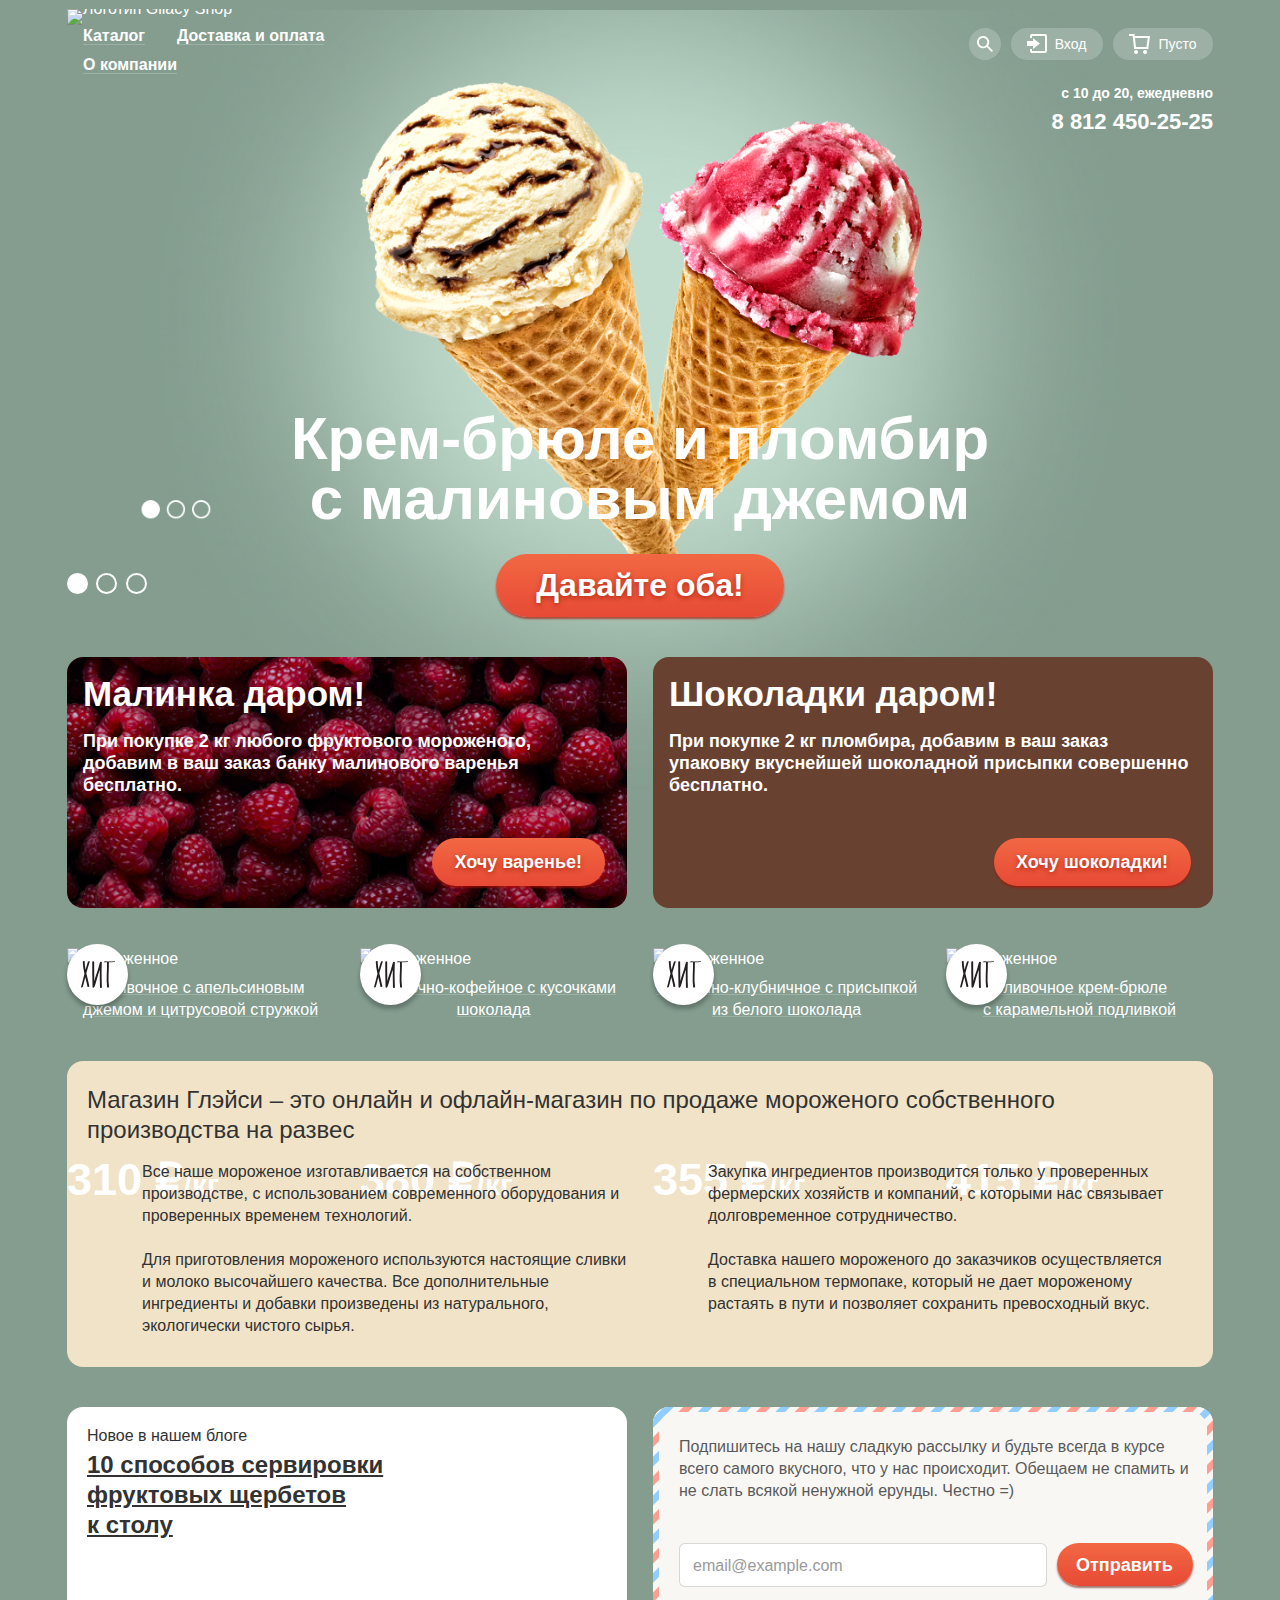
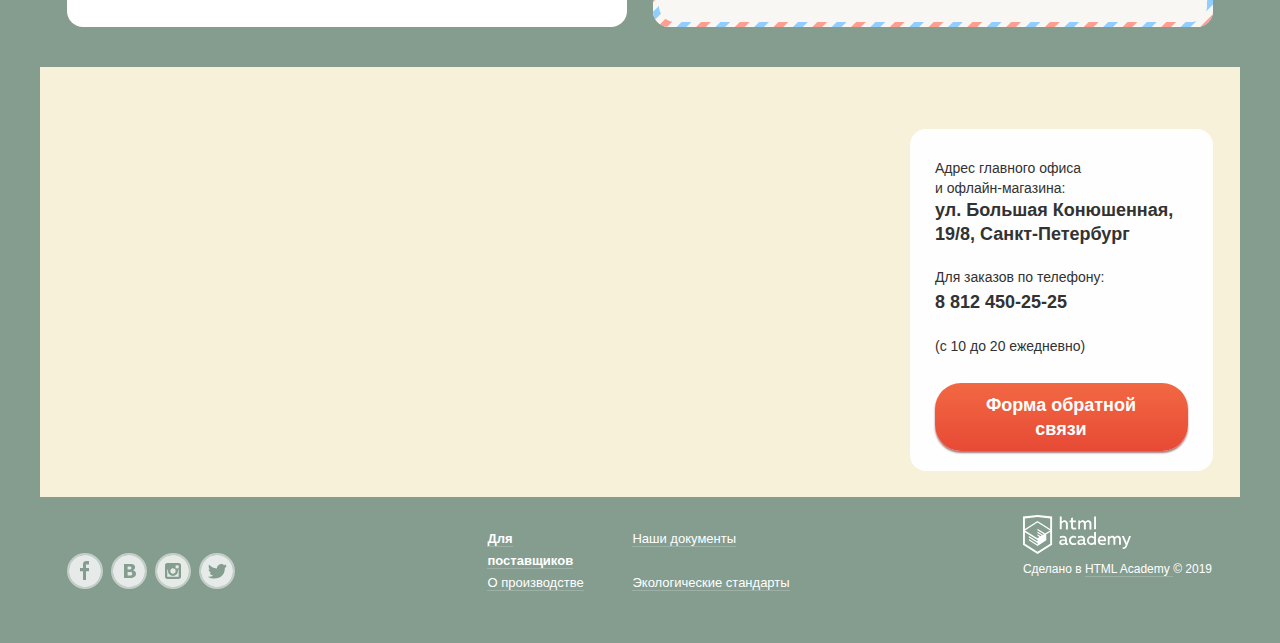
==== commit e8f48a94: "Топорный JS, прекрасный CSS" ====
--- a/index.html
+++ b/index.html
@@ -4,14 +4,13 @@
 <head>
   <meta charset="utf-8">
   <title>HTML Academy: Глейси</title>
-  <link rel="stylesheet" href="https://fonts.googleapis.com/css2?family=Roboto:wght@400;500;700&display=swap">
   <link rel="stylesheet" href="css/normalize.css">
   <link rel="stylesheet" href="css/style.css">
 </head>
 
-<body>
-  <div class="page-wrapper">
-    <header class="page-header">
+<body class="page js-body">
+  <header class="page-header">
+    <div class="page-header__wrapper page-wrapper">
       <div class="page-header__top">
         <nav class="main-nav">
           <a class="main-nav__logo">
@@ -60,7 +59,7 @@
 
             <form class="user-nav__search-form search-form" action="https://echo.htmlacademy.ru" method="get">
               <label class="search-form__label" aria-label="Поиск товаров">
-                <input class="search-form__input" type="search" name="search" placeholder="Крем-брюле">
+                <input class="search-form__input input-area js-search" type="search" name="search" placeholder="Крем-брюле">
               </label>
 
             </form>
@@ -81,18 +80,18 @@
               <ul class="enter-form__list">
                 <li class="enter-form__item">
                   <label class="enter-form__label" aria-label="Электронная почта">
-                    <input class="enter-form__input" type="email" name="email" placeholder="email@example.com">
+                    <input class="enter-form__input input-area" type="email" name="email" placeholder="email@example.com" required>
                   </label>
                 </li>
                 <li class="enter-form__item">
                   <label class="enter-form__label" aria-label="Пароль">
-                    <input class="enter-form__input" type="password" name="password" placeholder="••••••••">
+                    <input class="enter-form__input input-area" type="password" name="password" placeholder="••••••••" required>
                   </label>
                 </li>
               </ul>
               <div class="enter-form__bottom">
-                <button class="enter-form__submit-btn submit-btn btn" type="submit">Войти</button>
-                <div class="enter-form__bottom--rigth">
+                <button class="enter-form__submit-btn submit-btn btn js-enter" type="submit">Войти</button>
+                <div class="enter-form__bottom-rigth">
                   <a class="enter-form__link" href="#">Забыли пароль?</a>
                   <a class="enter-form__link" href="#">Новая регистрация</a>
                 </div>
@@ -116,25 +115,26 @@
         <span class="info__work-time">с 10 до 20, ежедневно</span>
         <a class="info__phone" href="tel:+78124502525">8&nbsp;812&nbsp;450-25-25</a>
       </div>
-    </header>
-
-    <main class="main">
+    </div>
+  </header>
+  <main class="main">
+    <div class="page-wrapper">
       <h1 class="visually-hidden">Магазин мороженного "Глейси"</h1>
 
-      <section class="main__box slider">
+      <section class="main__box slider js-slider">
         <h2 class="visually-hidden">Cлайдеры</h2>
         <ul class="slider__list">
-          <li class="slider__item slider__item--active">
+          <li class="slider__item js-slider-item slider__item--active">
             <img class="slider__image" src="img/promo-ice-1.png" alt="Мороженки" width="1045" height="966">
             <h3 class="slider__title">Крем-брюле и пломбир с&nbsp;малиновым джемом</h3>
             <a class="slider__btn btn" href="#">Давайте оба!</a>
           </li>
-          <li class="slider__item">
+          <li class="slider__item js-slider-item">
             <img class="slider__image" src="img/promo-ice-2.png" alt="Мороженки" width="1065" height="859">
             <h3 class="slider__title">Шоколадный пломбир и&nbsp;лимонный сорбет</h3>
             <a class="slider__btn btn" href="#">Давайте оба!</a>
           </li>
-          <li class="slider__item">
+          <li class="slider__item js-slider-item">
             <img class="slider__image" src="img/promo-ice-3.png" alt="Мороженки" width="1079" height="854">
             <h3 class="slider__title">Пломбир с помадкой и&nbsp;клубничный щербет</h3>
             <a class="slider__btn btn" href="#">Давайте оба!</a>
@@ -142,9 +142,9 @@
         </ul>
 
         <div class="slider__toggle-group">
-          <button class="slider__toggle slider__toggle--active" type="button" aria-label="Промо-1"></button>
-          <button class="slider__toggle" type="button" aria-label="Промо-2"></button>
-          <button class="slider__toggle" type="button" aria-label="Промо-3"></button>
+          <button class="slider__toggle js-slider-toggle slider__toggle--active" type="button" aria-label="Промо-1"></button>
+          <button class="slider__toggle js-slider-toggle" type="button" aria-label="Промо-2"></button>
+          <button class="slider__toggle js-slider-toggle" type="button" aria-label="Промо-3"></button>
         </div>
       </section>
 
@@ -153,14 +153,16 @@
         <div class="main__cell">
           <article class="promotion promotion--raspberry">
             <h3 class="promotion__title">Малинка даром!</h3>
-            <p class="promotion__text">При покупке 2 кг любого фруктового мороженого, добавим в ваш заказ банку малинового варенья бесплатно.</p>
+            <p class="promotion__text">При покупке 2 кг любого фруктового мороженого, добавим в ваш заказ банку малинового
+              варенья бесплатно.</p>
             <a class="promotion__btn btn" href="#">Хочу варенье!</a>
           </article>
         </div>
         <div class="main__cell">
           <article class="promotion promotion--chocolate">
             <h3 class="promotion__title">Шоколадки даром!</h3>
-            <p class="promotion__text">При покупке 2 кг пломбира, добавим в ваш заказ упаковку вкуснейшей шоколадной присыпки совершенно бесплатно.
+            <p class="promotion__text">При покупке 2 кг пломбира, добавим в ваш заказ упаковку вкуснейшей шоколадной
+              присыпки совершенно бесплатно.
             </p>
             <a class="promotion__btn btn" href="#">Хочу шоколадки!</a>
           </article>
@@ -230,19 +232,25 @@
       </section>
 
       <section class="main__box about-us">
-        <h2 class="about-us__title">Магазин Глэйси&nbsp;&ndash; это онлайн и офлайн-магазин по продаже мороженого собственного производства на развес </h2>
+        <h2 class="about-us__title">Магазин Глэйси&nbsp;&ndash; это онлайн и офлайн-магазин по продаже мороженого
+          собственного производства на развес </h2>
         <ul class="about-us__list">
           <li class="about-us__item about-us__item--prod">
-            <p class="about-us__text">Все наше мороженое изготавливается на собственном производстве, с использованием современного оборудования и проверенных временем технологий.</p>
+            <p class="about-us__text">Все наше мороженое изготавливается на собственном производстве, с использованием
+              современного оборудования и проверенных временем технологий.</p>
           </li>
           <li class="about-us__item about-us__item--purchase">
-            <p class="about-us__text">Закупка ингредиентов производится только у проверенных фермерских хозяйств и компаний, с которыми нас связывает долговременное сотрудничество.</p>
+            <p class="about-us__text">Закупка ингредиентов производится только у проверенных фермерских хозяйств и
+              компаний, с которыми нас связывает долговременное сотрудничество.</p>
           </li>
           <li class="about-us__item about-us__item--materials">
-            <p class="about-us__text">Для приготовления мороженого используются настоящие сливки и молоко высочайшего качества. Все дополнительные ингредиенты и добавки произведены из натурального, экологически чистого сырья.</p>
+            <p class="about-us__text">Для приготовления мороженого используются настоящие сливки и молоко высочайшего
+              качества. Все дополнительные ингредиенты и добавки произведены из натурального, экологически чистого
+              сырья.</p>
           </li>
           <li class="about-us__item about-us__item--delivery">
-            <p class="about-us__text">Доставка нашего мороженого до заказчиков осуществляется в&nbsp;специальном термопаке, который не дает мороженому растаять в пути и позволяет сохранить превосходный вкус.
+            <p class="about-us__text">Доставка нашего мороженого до заказчиков осуществляется в&nbsp;специальном
+              термопаке, который не дает мороженому растаять в пути и позволяет сохранить превосходный вкус.
             </p>
           </li>
         </ul>
@@ -258,7 +266,8 @@
         <div class="main__cell">
           <section class="subscribe">
             <h2 class="visually-hidden">Подписка на рассылку</h2>
-            <p class="subscribe__text">Подпишитесь на нашу сладкую рассылку и будьте всегда в курсе всего самого вкусного, что у нас происходит. Обещаем не спамить и не слать всякой ненужной ерунды. Честно &#61;&#41;</p>
+            <p class="subscribe__text">Подпишитесь на нашу сладкую рассылку и будьте всегда в курсе всего самого вкусного,
+              что у нас происходит. Обещаем не спамить и не слать всякой ненужной ерунды. Честно &#61;&#41;</p>
 
             <form class="subscribe__form" action="https://echo.htmlacademy.ru" method="post">
 
@@ -275,8 +284,8 @@
         <h2 class="visually-hidden">Как с нами связаться</h2>
         <div class="contacts__map">
           <!-- <script>
-          карта через JS подключится в конце страницы
-        </script> -->
+        карта через JS подключится в конце страницы
+      </script> -->
         </div>
         <div class="contacts__content">
           <p class="contacts__text contacts__text--s">Адрес главного офиса<br>и офлайн-магазина:</p>
@@ -284,29 +293,64 @@
           <p class="contacts__text contacts__text--s">Для заказов по телефону:</p>
           <a class="contacts__link" href="tel:+78124502525">8&nbsp;812&nbsp;450-25-25</a>
           <p class="contacts__text contacts__text--s">&#40;с 10 до 20 ежедневно&#41;</p>
-          <a class="contacts__popup-btn submit-btn btn" href="#">Форма обратной связи</a>
+          <a class="contacts__popup-btn submit-btn btn js-popup-open" href="#">Форма обратной связи</a>
         </div>
       </section>
-    </main>
-
-    <footer class="footer">
-
-      <ul class="footer__social social">
+    </div>
+  </main>
+
+  <footer class="page-footer">
+    <div class="page-footer__wrapper page-wrapper">
+      <ul class="page-footer__social social">
         <li class="social__item">
-          <a class="social__link social__link--fb" href="#" aria-label="Facebook"></a>
+          <a class="social__link social__link--fb" href="#" aria-label="Facebook">
+            <svg width="32" height="32" viewBox="0 0 32 32" fill="none" xmlns="http://www.w3.org/2000/svg">
+              <path
+                d="M16 0C12.8355 0 9.74207 0.938384 7.11088 2.69649C4.4797 4.45459 2.42894 6.95345 1.21793 9.87706C0.0069325 12.8007 -0.309921 16.0177 0.307443 19.1214C0.924806 22.2251 2.44866 25.0761 4.6863 27.3137C6.92394 29.5513 9.77487 31.0752 12.8786 31.6926C15.9823 32.3099 19.1993 31.9931 22.1229 30.7821C25.0466 29.5711 27.5454 27.5203 29.3035 24.8891C31.0616 22.2579 32 19.1645 32 16C32 11.7565 30.3143 7.68687 27.3137 4.68629C24.3131 1.68571 20.2435 0 16 0ZM20.06 9.45H17V12.9H20V16.34H17V25H14V16.34H11V12.9H14V9.45C13.9449 8.59575 14.2291 7.75426 14.7908 7.1083C15.3525 6.46234 16.1464 6.06407 17 6H20V9.45H20.06Z"
+                fill="white" fill-opacity="0.8" />
+            </svg>
+
+          </a>
         </li>
         <li class="social__item">
-          <a class="social__link social__link--vk" href="#" aria-label="Vkontakte"></a>
+          <a class="social__link social__link--vk" href="#" aria-label="Vkontakte">
+            <svg width="32" height="32" viewBox="0 0 32 32" fill="none" xmlns="http://www.w3.org/2000/svg">
+              <path d="M16.64 14.49C16.9652 14.4904 17.2875 14.4293 17.59 14.31C17.8645 14.2077 18.0922 14.0085 18.23 13.75C18.3343 13.4964 18.3854 13.2241 18.38 12.95C18.376 12.7057 18.3143 12.4659 18.2 12.25C18.0714 12.0066 17.8523 11.8235 17.59 11.74C17.2687 11.627 16.9306 11.5695 16.59 11.57H14.59V14.57H15.16C15.75 14.52 16.24 14.51 16.64 14.49Z"
+                fill="white" fill-opacity="0.8" />
+              <path d="M18.12 17.08C17.751 17.0101 17.3752 16.9832 17 17H14.61V20.5H17.06C17.4757 20.4953 17.8865 20.4104 18.27 20.25C18.591 20.1392 18.8632 19.9199 19.04 19.63C19.1865 19.3527 19.2621 19.0436 19.26 18.73C19.2753 18.3782 19.1848 18.0298 19 17.73C18.7922 17.4167 18.4806 17.1865 18.12 17.08Z" fill="white" fill-opacity="0.8" />
+              <path
+                d="M16 0C12.8355 0 9.74207 0.938384 7.11088 2.69649C4.4797 4.45459 2.42894 6.95345 1.21793 9.87706C0.0069325 12.8007 -0.309921 16.0177 0.307443 19.1214C0.924806 22.2251 2.44866 25.0761 4.6863 27.3137C6.92394 29.5513 9.77487 31.0752 12.8786 31.6926C15.9823 32.3099 19.1993 31.9931 22.1229 30.7821C25.0466 29.5711 27.5454 27.5203 29.3035 24.8891C31.0616 22.2579 32 19.1645 32 16C32 11.7565 30.3143 7.68687 27.3137 4.68629C24.3131 1.68571 20.2435 0 16 0ZM22.6 20.53C22.3376 21.056 21.9537 21.5119 21.48 21.86C20.9342 22.2714 20.3122 22.5705 19.65 22.74C18.8286 22.9383 17.9848 23.029 17.14 23.01H11V9H16.45C17.2781 8.9868 18.1063 9.02354 18.93 9.11C19.473 9.19401 19.9994 9.36273 20.49 9.61C20.9868 9.84615 21.4013 10.2258 21.68 10.7C21.9455 11.1728 22.0801 11.7079 22.07 12.25C22.0819 12.8916 21.8931 13.5209 21.53 14.05C21.1452 14.588 20.6142 15.0045 20 15.25V15.32C20.8272 15.4588 21.5898 15.8541 22.18 16.45C22.7295 17.0712 23.0163 17.8815 22.98 18.71C23.0043 19.3386 22.8738 19.9636 22.6 20.53Z"
+                fill="white" fill-opacity="0.8" />
+            </svg>
+          </a>
         </li>
         <li class="social__item">
-          <a class="social__link social__link--inst" href="#" aria-label="Instagram"></a>
+          <a class="social__link social__link--inst" href="#" aria-label="Instagram">
+            <svg width="32" height="32" viewBox="0 0 32 32" fill="none" xmlns="http://www.w3.org/2000/svg">
+              <g opacity="0.8">
+                <path d="M20.92 16C20.92 17.3155 20.3974 18.5771 19.4673 19.5072C18.5371 20.4374 17.2755 20.96 15.96 20.96C14.6445 20.96 13.3829 20.4374 12.4528 19.5072C11.5226 18.5771 11 17.3155 11 16C11.001 15.6158 11.048 15.233 11.14 14.86H10.24V21.7H21.64V14.86H20.74C20.8406 15.2325 20.901 15.6147 20.92 16Z" fill="white" />
+                <path
+                  d="M16 18.66C16.5252 18.656 17.0375 18.4967 17.4723 18.202C17.9071 17.9073 18.245 17.4905 18.4432 17.0042C18.6415 16.5178 18.6913 15.9836 18.5864 15.4689C18.4816 14.9542 18.2266 14.4821 17.8539 14.1121C17.4811 13.7421 17.0071 13.4908 16.4916 13.3897C15.9762 13.2887 15.4424 13.3425 14.9575 13.5445C14.4726 13.7464 14.0584 14.0873 13.7669 14.5243C13.4755 14.9613 13.32 15.4748 13.32 16C13.3213 16.3506 13.3917 16.6976 13.5271 17.021C13.6625 17.3444 13.8602 17.638 14.1091 17.8851C14.358 18.1321 14.653 18.3276 14.9775 18.4606C15.3019 18.5936 15.6494 18.6613 16 18.66Z"
+                  fill="white" />
+                <path d="M21.68 10.3H18.64V13.34H21.68V10.3Z" fill="white" />
+                <path
+                  d="M16 0C12.8355 0 9.74207 0.938384 7.11088 2.69649C4.4797 4.45459 2.42894 6.95345 1.21793 9.87706C0.0069325 12.8007 -0.309921 16.0177 0.307443 19.1214C0.924806 22.2251 2.44866 25.0761 4.6863 27.3137C6.92394 29.5513 9.77487 31.0752 12.8786 31.6926C15.9823 32.3099 19.1993 31.9931 22.1229 30.7821C25.0466 29.5711 27.5454 27.5203 29.3035 24.8891C31.0616 22.2579 32 19.1645 32 16C32 11.7565 30.3143 7.68687 27.3137 4.68629C24.3131 1.68571 20.2435 0 16 0ZM24 21.7C24.0027 22.0045 23.9444 22.3064 23.8285 22.588C23.7127 22.8696 23.5416 23.1251 23.3253 23.3395C23.1091 23.5539 22.8521 23.7228 22.5695 23.8362C22.2869 23.9497 21.9845 24.0054 21.68 24H10.28C9.97928 23.9987 9.68175 23.9382 9.40442 23.8219C9.12709 23.7056 8.87537 23.5358 8.66366 23.3222C8.45194 23.1086 8.28436 22.8554 8.17049 22.5771C8.05662 22.2988 7.99869 22.0007 8.00001 21.7V10.3C7.99869 9.99927 8.05662 9.70123 8.17049 9.42289C8.28436 9.14455 8.45194 8.89137 8.66366 8.67779C8.87537 8.46422 9.12709 8.29443 9.40442 8.17814C9.68175 8.06184 9.97928 8.00131 10.28 8H21.67C21.9749 7.99467 22.2778 8.0503 22.561 8.16362C22.8441 8.27694 23.1017 8.44568 23.3188 8.65992C23.5358 8.87416 23.7079 9.12959 23.8249 9.41123C23.9418 9.69287 24.0014 9.99504 24 10.3V21.7Z"
+                  fill="white" />
+              </g>
+            </svg>
+          </a>
         </li>
         <li class="social__item">
-          <a class="social__link social__link--tw" href="#" aria-label="Twitter"></a>
+          <a class="social__link social__link--tw" href="#" aria-label="Twitter">
+            <svg width="32" height="32" viewBox="0 0 32 32" fill="none" xmlns="http://www.w3.org/2000/svg">
+              <path
+                d="M16 0C12.8355 0 9.74207 0.938384 7.11088 2.69649C4.4797 4.45459 2.42894 6.95345 1.21793 9.87706C0.0069325 12.8007 -0.309921 16.0177 0.307443 19.1214C0.924806 22.2251 2.44866 25.0761 4.6863 27.3137C6.92394 29.5513 9.77487 31.0752 12.8786 31.6926C15.9823 32.3099 19.1993 31.9931 22.1229 30.7821C25.0466 29.5711 27.5454 27.5203 29.3035 24.8891C31.0616 22.2579 32 19.1645 32 16C32 11.7565 30.3143 7.68687 27.3137 4.68629C24.3131 1.68571 20.2435 0 16 0ZM23.94 12.81C23.69 19.33 20.48 23.64 12.94 23.51H12.46C12.01 23.51 7.91001 23.07 7.11001 21.69C8.8989 21.9555 10.7228 21.5494 12.23 20.55C11.18 20.26 9.31001 20.09 8.98001 17.7C9.39279 17.8642 9.84415 17.9058 10.28 17.82C9.00001 17 7.53001 16.3 7.61001 14.17C8.02796 14.4893 8.54454 14.652 9.07001 14.63C8.30001 14.4 6.92001 11.39 8.07001 9.85C10.07 11.64 12.14 13.33 15.87 13.49C16.1 11.28 17.11 9.79 19.04 9.17C19.7375 8.93332 20.4908 8.91568 21.1986 9.11946C21.9065 9.32323 22.5351 9.73867 23 10.31C23.74 10.08 24.45 9.84 25.19 9.62C25.1758 9.95711 25.0846 10.2865 24.9234 10.5829C24.7622 10.8793 24.5353 11.1349 24.26 11.33C24.5167 11.3601 24.7768 11.3336 25.0221 11.2524C25.2674 11.1712 25.492 11.0372 25.68 10.86C25.5628 11.2985 25.3443 11.7034 25.0421 12.0421C24.7399 12.3808 24.3624 12.6438 23.94 12.81Z"
+                fill="white" fill-opacity="0.8" />
+            </svg>
+          </a>
         </li>
       </ul>
-
-      <ul class="footer__company-info company-info">
+      <ul class="page-footer__company-info company-info">
         <li class="company-info__item company-info__item--heart">
           <a class="company-info__link company-info__link--bold" href="#">Для поставщиков</a>
         </li>
@@ -320,8 +364,7 @@
           <a class="company-info__link" href="#">Экологические стандарты</a>
         </li>
       </ul>
-
-      <div class="footer__copyright copyright">
+      <div class="page-footer__copyright copyright">
         <a class="copyright__link" href="https://htmlacademy.ru/intensive/htmlcss">
           <svg width="108" height="39" viewBox="0 0 108 39" fill="none" xmlns="http://www.w3.org/2000/svg">
             <path
@@ -358,30 +401,32 @@
               fill="white" />
           </svg>
         </a>
-        <p class="copyright__text">Сделано в&nbsp;<a class="copyright__text--border" href="https://htmlacademy.ru/intensive/htmlcss">HTML Academy&nbsp;</a>© 2019</p>
+        <p class="copyright__text">Сделано в&nbsp;<a href="https://htmlacademy.ru/intensive/htmlcss">HTML Academy&nbsp;</a>©
+          2019</p>
       </div>
-    </footer>
-
-    <div class="popup">
-      <button class="popup__close" type="button" aria-label="Закрыть всплывающее окно"></button>
-      <form class="popup__feedback-form feedback-form " action="https://echo.htmlacademy.ru" method="post">
-
-        <p class="feedback-form__text">Мы обязательно вам ответим!</p>
-
-        <label class="feedback-form__label" aria-label="Имя пользователя">
-          <input class="feedback-form__input" type="text" name="user-name" placeholder="Как вас зовут?" required>
-        </label>
-        <label class="feedback-form__label" aria-label="Электронная почта">
-          <input class="feedback-form__input" type="email" name="user-email" placeholder="Ваша почта для ответа?" required>
-        </label>
-        <label class="feedback-form__label" aria-label="Ваше письмо нам">
-          <textarea class="feedback-form__textarea" name="user-text" rows="5" placeholder="Напишите что-нибудь..." required></textarea>
-        </label>
-
-        <button class="feedback-form__submit-btn submit-btn btn" type="submit">Отправить</button>
-      </form>
     </div>
+  </footer>
+
+  <div class="popup js-popup">
+    <button class="popup__close js-popup-close" type="button" aria-label="Закрыть всплывающее окно"></button>
+    <form class="popup__feedback-form feedback-form " action="https://echo.htmlacademy.ru" method="post">
+      <p class="feedback-form__text">Мы обязательно вам ответим!</p>
+
+      <label class="feedback-form__label" aria-label="Имя пользователя">
+        <input class="feedback-form__input input-area" type="text" name="user-name" placeholder="Имя Фамилия" required>
+      </label>
+      <label class="feedback-form__label" aria-label="Электронная почта">
+        <input class="feedback-form__input input-area" type="email" name="user-email" placeholder="email@example.com" required>
+      </label>
+      <label class="feedback-form__label" aria-label="Ваше письмо нам">
+        <textarea class="feedback-form__textarea input-area" name="user-text" rows="5" placeholder="В свободной форме" required></textarea>
+      </label>
+
+      <button class="feedback-form__submit-btn submit-btn btn" type="submit">Отправить</button>
+    </form>
   </div>
+  <div class="overlay js-overlay"></div>
+  <script type="text/javascript" src="js/script.js"></script>
 </body>
 
 </html>
--- a/css/style.css
+++ b/css/style.css
@@ -1,13 +1,31 @@
-/* Цвета */
-:root {
-  --background__promo-2: #8996A6;
-  --background__promo-3: #9D8B84;
-  --background__color-logo: #fbfcfb;
-  --link--hover: #FFBC9E;
-  /* Чтобы не забыть добавить к блокам, потом уберу */
-}
-
-/*  Глобальные стили */
+@font-face {
+  font-family: "Roboto";
+  src: url("../fonts/roboto-regular.woff2") format("woff2"),
+    url("../fonts/roboto-regular.woff") format("woff");
+  font-weight: 400;
+  font-style: normal;
+  font-display: swap;
+}
+
+@font-face {
+  font-family: "Roboto";
+  src: url("../fonts/roboto-medium.woff2") format("woff2"),
+    url("../fonts/roboto-medium.woff") format("woff");
+  font-weight: 500;
+  font-style: normal;
+  font-display: swap;
+}
+
+@font-face {
+  font-family: "Roboto";
+  src: url("../fonts/roboto-bold.woff2") format("woff2"),
+    url("../fonts/roboto-bold.woff") format("woff");
+  font-weight: 700;
+  font-style: normal;
+  font-display: swap;
+}
+
+/*  Глобальные стили */
 
 body {
   font-family: "Roboto", "Arial", sans-serif;
@@ -16,6 +34,7 @@
   font-weight: normal;
   color: #FFFFFF;
   background-color: #849D8F;
+  transition: background-color 0.5s ease-in;
   margin: 0;
   padding: 0;
 }
@@ -71,6 +90,7 @@
   border: none;
   border-radius: 50px;
   cursor: pointer;
+  transition: all 0.3s ease;
 }
 
 .btn:hover,
@@ -91,6 +111,7 @@
   box-shadow: 0 2px 2px rgba(85, 8, 0, 0.54);
   border-radius: 26px;
   text-shadow: none;
+  transition: all 0.3s ease;
 }
 
 .submit-btn:hover,
@@ -107,27 +128,35 @@
 }
 
 /* Page wrapper */
+.page {
+  min-height: 100%;
+  display: -ms-grid;
+  display: grid;
+  -ms-grid-rows: -webkit-min-content 1fr -webkit-min-content;
+  -ms-grid-rows: min-content 1fr min-content;
+  grid-template-rows: -webkit-min-content 1fr -webkit-min-content;
+  grid-template-rows: min-content 1fr min-content;
+}
+
+.page--catalog {
+  background-image: linear-gradient(180deg, rgba(255, 255, 255, 0.2) 0, rgba(255, 255, 255, 0) 40%);
+}
 
 .page-wrapper {
   width: 1200px;
-  min-height: 100%;
-  display: grid;
-  grid-template-rows: min-content 1fr min-content;
-  padding: 0;
-  padding-right: 27px;
-  padding-left: 27px;
-  margin: 0;
-  margin-right: auto;
-  margin-left: auto;
+  padding: 0 27px;
+  margin: 0 auto;
 }
 
 /* Header */
 .page-header {
   width: 100%;
+  margin-top: 9px;
+}
+
+.page-header__wrapper {
   display: flex;
   flex-direction: column;
-  flex-wrap: wrap;
-  margin-top: 9px;
 }
 
 .page-header__top {
@@ -138,7 +167,7 @@
 }
 
 .main-nav {
-  width: 551px;
+  width: 557px;
   display: flex;
   align-items: center;
   flex-wrap: wrap;
@@ -147,12 +176,12 @@
 
 .main-nav__logo {
   line-height: 0;
-  margin-right: 9px;
+  margin-right: 8px;
 }
 
 .main-nav__list {
   position: relative;
-  width: 388px;
+  width: 394px;
   display: flex;
   flex-wrap: wrap;
   list-style: none;
@@ -161,8 +190,9 @@
 }
 
 .main-nav__item {
-  padding-top: 6px;
-  padding-bottom: 8px;
+  margin-right: 1px;
+  margin-bottom: 7px;
+  margin-left: 2px;
 }
 
 .main-nav__item--last {
@@ -173,9 +203,9 @@
   font-size: 16px;
   line-height: 18px;
   font-weight: 700;
-  padding-top: 6px;
-  padding-left: 13px;
-  padding-right: 14px;
+  padding-top: 5px;
+  padding-left: 14px;
+  padding-right: 15px;
   padding-bottom: 7px;
 }
 
@@ -197,10 +227,11 @@
   color: #323232;
   background-color: #FFFFFF;
   border-radius: 26px;
-  padding-top: 6px;
-  padding-left: 13px;
-  padding-right: 14px;
+  padding-top: 5px;
+  padding-left: 14px;
+  padding-right: 15px;
   padding-bottom: 7px;
+  transition: all 0.3s ease-in;
 }
 
 .main-nav__link:active {
@@ -214,18 +245,35 @@
   display: none;
   position: absolute;
   left: -7px;
-  top: 36px;
+  top: 32px;
   list-style: none;
   background-color: #FFFFFF;
   box-shadow: 0 20px 20px rgba(0, 0, 0, 0.4);
   border-radius: 4px;
   padding: 0;
   margin: 0;
-}
-
-.main-nav__item:hover>.main-nav__submenu {
-  display: block;
   z-index: 2;
+}
+
+.submenu::before {
+  display: block;
+  position: absolute;
+  top: -10px;
+  left: 0;
+  content: "";
+  width: 100%;
+  height: 100%;
+  z-index: -1;
+}
+
+.main-nav__link:hover+.main-nav__submenu,
+.main-nav__link:focus+.main-nav__submenu {
+  display: block;
+}
+
+.submenu:hover,
+.submenu:focus {
+  display: block;
 }
 
 .submenu__item--top {
@@ -242,6 +290,7 @@
   padding-right: 20px;
   padding-bottom: 6px;
   padding-left: 21px;
+  transition: all 0.3s ease;
 }
 
 .submenu__link:hover:not(.submenu__link--active),
@@ -290,16 +339,13 @@
   align-items: center;
   flex-wrap: wrap;
   list-style: none;
-  padding: 0;
-  padding-bottom: 4px;
+  padding: 0 0 4px 0;
   margin: 0;
 }
 
 .user-nav__item {
   position: relative;
   margin-right: 10px;
-  padding-top: 5px;
-  padding-bottom: 5px;
 }
 
 .user-nav__item--last {
@@ -317,7 +363,9 @@
   border: none;
   border-radius: 20px;
   cursor: pointer;
+  outline: none;
   z-index: 1;
+  transition: all 0.2s ease;
 }
 
 .user-nav__btn:hover {
@@ -325,7 +373,7 @@
   color: #323232;
 }
 
-.user-nav__btn:hover svg path {
+.user-nav__btn:hover:not(.user-nav__btn--basket-active) svg path {
   fill: #323232;
 }
 
@@ -343,7 +391,7 @@
 
 .user-nav__btn--enter {
   width: 92px;
-  padding-left: 34px;
+  padding-left: 33px;
   padding-bottom: 8px;
   padding-right: 6px;
   padding-top: 8px;
@@ -369,20 +417,49 @@
   top: 6px;
 }
 
+.user-nav__btn--basket-active svg {
+  position: absolute;
+  left: 16px;
+  top: 6px;
+}
+
 .user-nav__btn--basket-active {
   width: 118px;
-}
-
-.user-nav__btn--basket-active svg path:last-child {
-  fill: transparent;
-}
-
-.user-nav__btn--basket-active:hover svg path:last-child {
-  fill: #E84D37;
-}
-
-.user-nav__item:hover>.search-form {
-  display: block;
+  background-color: #FFFFFF;
+  color: #323232;
+  padding-top: 5px;
+  padding-right: 5px;
+  padding-bottom: 5px;
+  padding-left: 32px;
+}
+
+.user-nav__btn:hover+.search-form,
+.user-nav__btn:hover+.enter-form,
+.user-nav__btn:hover+.basket-form,
+.user-nav__btn:focus+.search-form,
+.user-nav__btn:focus+.enter-form,
+.user-nav__btn:focus+.basket-form {
+  display: block;
+}
+
+.search-form:hover,
+.enter-form:hover,
+.basket-form:hover,
+.search-form:focus,
+.enter-form:focus,
+.basket-form:focus {
+  display: block;
+}
+
+.search-form::before {
+  display: block;
+  position: absolute;
+  top: -10px;
+  left: 0;
+  content: "";
+  width: 100%;
+  height: 100%;
+  z-index: -1;
 }
 
 .search-form {
@@ -400,12 +477,56 @@
   z-index: 2;
 }
 
+.input-area {
+  font-size: 14px;
+  line-height: 16px;
+  font-weight: 400;
+  border-radius: 4px;
+  border: 1px solid rgba(178, 178, 178, 0.52);
+  padding: 12px;
+  outline: none;
+}
+
+.input-area::-webkit-input-placeholder {
+  color: #999999;
+}
+
+.input-area::-moz-placeholder {
+  color: #999999;
+}
+
+.input-area:-ms-input-placeholder {
+  color: #999999;
+}
+
+.input-area::placeholder {
+  color: #999999;
+}
+
+.input-area:hover {
+  border: 2px solid rgba(178, 178, 178, 0.52);
+  padding: 12px;
+}
+
+.input-area:focus {
+  border: 2px solid rgba(46, 136, 228, 0.52);
+  padding: 12px;
+}
+
 .search-form__input {
   width: 311px;
-}
-
-.user-nav__item:hover>.enter-form {
-  display: block;
+  padding: 13px;
+}
+
+.enter-form::before {
+  display: block;
+  position: absolute;
+  top: -10px;
+  left: 0;
+  content: "";
+  width: 100%;
+  height: 100%;
+  z-index: -1;
 }
 
 .enter-form {
@@ -418,7 +539,7 @@
   border-radius: 4px;
   padding-top: 20px;
   padding-right: 16px;
-  padding-bottom: 28px;
+  padding-bottom: 18px;
   padding-left: 19px;
   z-index: 2;
 }
@@ -429,18 +550,19 @@
 }
 
 .enter-form__input {
-  font-size: 14px;
-  line-height: 16px;
-  font-weight: 400;
   width: 241px;
-  border-radius: 4px;
-  padding: 12px;
   margin-bottom: 20px;
+  padding: 13px;
 }
 
 .enter-form__bottom {
+  width: 242px;
   display: flex;
   align-items: center;
+}
+
+.enter-form__bottom-rigth {
+  margin-left: 19px;
 }
 
 .enter-form__link {
@@ -449,6 +571,7 @@
   line-height: 15px;
   color: #323232;
   border-bottom: 1px solid rgba(50, 50, 50, 0.3);
+  transition: all 0.3s ease;
 }
 
 .enter-form__link:hover,
@@ -460,28 +583,34 @@
   font-size: 18px;
   line-height: 16px;
   font-weight: 700;
-  box-shadow: 0px 1px 2px rgba(172, 16, 0, 0.25);
-  border-radius: 26px;
+  box-shadow: 0 1px 2px rgba(172, 16, 0, 0.25);
   padding-top: 15px;
   padding-right: 26px;
   padding-bottom: 15px;
   padding-left: 26px;
 }
 
-.user-nav__item:hover>.basket-form {
-  display: block;
+.basket-form::before {
+  display: block;
+  position: absolute;
+  top: -10px;
+  left: 0;
+  content: "";
+  width: 100%;
+  height: 100%;
+  z-index: -1;
 }
 
 .basket-form {
   position: absolute;
-  top: 41px;
+  top: 36px;
   right: 0;
   width: 539px;
   display: none;
   background-color: #F8F7F4;
-  box-shadow: 0px 20px 20px rgba(0, 0, 0, 0.4);
+  box-shadow: 0 20px 20px rgba(0, 0, 0, 0.4);
   border-radius: 4px;
-  padding-top: 20px;
+  padding-top: 12px;
   padding-right: 14px;
   padding-bottom: 21px;
   padding-left: 15px;
@@ -493,36 +622,151 @@
   line-height: 16px;
   font-weight: 400;
   color: #323232;
-  border-bottom: 2px solid #C4C4C4;
+  border-collapse: collapse;
+}
+
+.basket-table__del-btn {
+  position: absolute;
+  display: block;
+  top: 18px;
+  left: 6px;
+  width: 11px;
+  height: 11px;
+  border: none;
+  background-color: transparent;
+  background-image: url("../img/del-btn.svg");
+  background-repeat: no-repeat;
+  cursor: pointer;
+  outline: none;
+  padding: 0;
+  margin: 0;
+}
+
+.basket-table__del-btn:hover,
+.basket-table__del-btn:focus {
+  opacity: 0.7;
+}
+
+.basket-table__del-btn:active {
+  opacity: 0.4;
+}
+
+.basket-table__td {
+  vertical-align: text-top;
+  padding: 0;
+  margin: 0;
+}
+
+.basket-table__link {
+  position: absolute;
+  top: 8px;
+  left: 4px;
+  display: block;
+  line-height: 0;
+  padding: 0;
+  margin: 0;
+}
+
+.basket-table__td--btn-cell {
+  position: relative;
+  width: 22px;
+}
+
+.basket-table__td--image-cell {
+  position: relative;
+  width: 42px;
+}
+
+.basket-table__td--name {
+  width: 248px;
+  padding-top: 17px;
+  padding-right: 8px;
+  padding-bottom: 20px;
+  padding-left: 8px;
+  vertical-align: top;
+}
+
+.basket-table__td--weight {
+  padding-top: 17px;
+  padding-right: 1px;
+  padding-bottom: 20px;
+  padding-left: 7px;
+  vertical-align: top;
+}
+
+.basket-table__td--price {
+  padding-top: 17px;
+  padding-right: 8px;
+  padding-bottom: 20px;
+  padding-left: 2px;
+  vertical-align: top;
+}
+
+.basket-table__td--total {
+  padding-top: 17px;
+  padding-right: 7px;
+  padding-bottom: 20px;
+  padding-left: 17px;
+  vertical-align: top;
+  text-align: center;
+}
+
+.basket-table__td span {
+  color: #C4C4C4;
+}
+
+.basket-form__price::before {
+  content: "";
+  display: block;
+  position: absolute;
+  top: -5px;
+  left: 0;
+  right: 0;
+  height: 1px;
+  background-color: #CACAC7;
 }
 
 .basket-form__price {
-  text-align: end;
   color: #323232;
-  padding: 0;
+  position: relative;
+  font-size: 15px;
+  line-height: 16px;
+  font-weight: 700;
+  text-align: right;
+  padding-top: 12px;
+  padding-right: 1px;
+  padding-bottom: 15px;
+  padding-left: 0;
   margin: 0;
 }
 
+
 .basket-form__submit-btn {
+  font-weight: 700;
+  font-size: 18px;
+  line-height: 16px;
   box-shadow: 0 1px 2px rgba(172, 16, 0, 0.25);
-  border-radius: 26px;
-  padding: 13px 15px;
-  margin: 0;
-  margin-left: auto;
+  padding-top: 14px;
+  padding-right: 15px;
+  padding-bottom: 14px;
+  padding-left: 16px;
+  margin: 0 0 0 auto;
 }
 
 /* Инфо */
 .page-header__info {
   width: 170px;
   text-align: right;
-  margin: 0;
-  margin-left: auto;
+  margin: 0 0 0 auto;
 }
 
 .info__work-time {
+  display: inline-block;
+  vertical-align: middle;
   font-size: 14px;
   line-height: 16px;
   font-weight: 700;
+  padding-bottom: 3px;
 }
 
 .info__phone {
@@ -532,6 +776,7 @@
   line-height: 24px;
   font-weight: 700;
   margin-top: 5px;
+  transition: all 0.3s ease;
 }
 
 .info__phone:hover,
@@ -567,6 +812,8 @@
 }
 
 /* Слайдеры */
+
+
 .slider {
   position: relative;
   padding-top: 275px;
@@ -587,6 +834,7 @@
   display: block;
 }
 
+
 .slider__image {
   position: absolute;
   right: 50px;
@@ -595,16 +843,16 @@
 }
 
 .slider__title {
+  width: 700px;
   font-size: 60px;
   line-height: 60px;
   font-weight: 700;
   text-align: center;
-  width: 700px;
+  padding: 0;
   margin-top: 0;
   margin-left: auto;
   margin-bottom: 25px;
   margin-right: auto;
-  padding: 0;
 }
 
 .slider__btn-wrapper {
@@ -623,6 +871,7 @@
   padding-bottom: 10px;
   padding-left: 40px;
   margin: 0;
+  transition: all 0.3s ease;
 }
 
 .slider__toggle-group {
@@ -639,7 +888,9 @@
   border-radius: 50%;
   border: 2px solid #FFFFFF;
   cursor: pointer;
+  outline: none;
   margin-right: 4px;
+  transition: all 0.3s ease;
 }
 
 .slider__toggle:hover:not(.slider__toggle--active) {
@@ -713,21 +964,25 @@
   padding-right: 23px;
   padding-bottom: 12px;
   padding-left: 22px;
-  margin: 0;
-  margin-top: auto;
+  margin: auto 0 0 0;
 }
 
 /* Популярное */
 .popular__list {
   list-style: none;
+  display: -ms-grid;
   display: grid;
+  -ms-grid-columns: -webkit-min-content 26px -webkit-min-content 26px -webkit-min-content 26px -webkit-min-content;
+  -ms-grid-columns: min-content 26px min-content 26px min-content 26px min-content;
+  grid-template-columns: -webkit-min-content -webkit-min-content -webkit-min-content -webkit-min-content;
   grid-template-columns: min-content min-content min-content min-content;
   grid-column-gap: 26px;
   padding: 0;
   margin: 0;
 }
 
-.popular__item:hover {
+.popular__item:hover,
+.popular__item:focus {
   z-index: 1;
 }
 
@@ -744,7 +999,7 @@
   content: "";
   width: 70px;
   height: 70px;
-  background-image: url("/img/hit-sticker.svg");
+  background-image: url("../img/hit-sticker.svg");
   background-repeat: no-repeat;
   background-position: center;
 }
@@ -752,7 +1007,7 @@
 .card__text {
   position: absolute;
   top: 209px;
-  left: 0px;
+  left: 0;
   font-size: 45px;
   line-height: 45px;
   font-weight: 700;
@@ -768,6 +1023,7 @@
 
 .card__link {
   display: block;
+  transition: all 0.3s ease;
 }
 
 .card__link:hover,
@@ -779,11 +1035,11 @@
   font-size: 16px;
   line-height: 22px;
   font-weight: 500;
+  -webkit-text-decoration: underline rgba(255, 255, 255, 0.2);
   text-decoration: underline rgba(255, 255, 255, 0.2);
   text-align: center;
   padding: 0;
-  margin: 0;
-  margin-top: 7px;
+  margin: 7px 0 0 0;
 }
 
 .card__btn-wrapper {
@@ -795,7 +1051,7 @@
   height: calc(100% + 80px);
   background-color: rgba(248, 247, 244, 0.2);
   border-radius: 5px;
-  box-shadow: 0px 20px 20px 0px rgba(0, 0, 0, 0.4);
+  box-shadow: 0 20px 20px 0 rgba(0, 0, 0, 0.4);
   z-index: -1;
 }
 
@@ -812,7 +1068,7 @@
   line-height: 24px;
   font-weight: 700;
   background: linear-gradient(180deg, #F26843 0%, #E84D37 100%);
-  box-shadow: 0px 1px 2px #AC1000;
+  box-shadow: 0 1px 2px #AC1000;
   text-shadow: none;
   padding-top: 10px;
   padding-right: 16px;
@@ -821,15 +1077,28 @@
   margin: 0;
 }
 
+/* Main Catalog */
+
+.catalog {
+  width: 100%;
+  display: flex;
+  flex-direction: column;
+  border-bottom: 1px solid rgba(255, 255, 255, 0.2);
+  margin-top: -29px;
+}
+
 /* Крошки */
-.breadcrumbs__list {
-  width: 224px;
+.breadcrumbs {
+  width: 235px;
   display: flex;
   flex-wrap: wrap;
-  justify-content: space-around;
   list-style: none;
   padding: 0;
   margin: 0;
+}
+
+.breadcrumbs__item {
+  padding-right: 9px;
 }
 
 .breadcrumbs__link {
@@ -837,13 +1106,17 @@
   line-height: 16px;
   font-weight: 400;
   border-bottom: 1px solid rgba(255, 255, 255, 0.2);
+  transition: all 0.3s ease;
 }
 
 .breadcrumbs__item:not(:first-child)::before {
+  width: 6px;
+  min-height: 6px;
   content: "\00BB";
   font-size: 14px;
   line-height: 16px;
   font-weight: 400;
+  padding-right: 3px;
 }
 
 .breadcrumbs__link--active {
@@ -860,42 +1133,57 @@
   line-height: 41px;
   font-weight: 700;
   padding: 0;
-  margin: 0;
+  margin: 0 0 26px 0;
 }
 
 /* Фильтр */
 .catalog__filter {
-  margin-bottom: 20px;
+  margin-bottom: 27px;
 }
 
 .filter__row {
+  width: 100%;
   display: flex;
-  width: 869px;
-  flex-wrap: wrap
-}
-
-.filter-area {
+  flex-wrap: wrap;
+  margin-bottom: 13px;
+}
+
+.filter__row--bottom .filter__label {
+  margin-bottom: 2px;
+}
+
+.filter__area {
+  min-width: 195px;
   display: flex;
   flex-direction: column;
+  flex-wrap: wrap;
+}
+
+.filter__area--fat {
+  width: 425px;
+}
+
+.filter__area--topping {
+  width: 711px;
+}
+
+.filter__area:not(:first-child) {
+  margin-left: 15px;
 }
 
 .filter__label {
   font-size: 14px;
   line-height: 16px;
   font-weight: 500;
+  padding-left: 16px;
+  padding-right: 7px;
+  padding-bottom: 7px;
 }
 
 .filter__slot {
   position: relative;
   border-radius: 20px;
   background-color: rgba(255, 255, 255, 0.2);
-}
-
-.filter__select--arrow {
-  position: absolute;
-  top: 18px;
-  right: 18px;
-  pointer-events: none;
 }
 
 .filter__select {
@@ -909,32 +1197,40 @@
   -moz-appearance: none;
   -webkit-appearance: none;
   cursor: pointer;
-  padding-top: 13px;
-  padding-right: 40px;
+  outline: none;
+  padding-top: 8px;
+  padding-right: 35px;
   padding-bottom: 10px;
-  padding-left: 15px;
+  padding-left: 16px;
+  transition: all 0.3s ease;
+}
+
+.filter__select-arrow {
+  position: absolute;
+  top: 13px;
+  right: 14px;
+  pointer-events: none;
 }
 
 .filter__select:hover,
-.filter__select:focus {
+.filter__select:focus,
+.filter__select:active {
   color: #323232;
 }
 
-
-.filter__select:hover+.filter__select--arrow path,
-.filter__select:focus+.filter__select--arrow path {
+.filter__select:hover+.filter__select-arrow path,
+.filter__select:focus+.filter__select-arrow path,
+.filter__select:active+.filter__select-arrow path {
   fill: #323232;
 }
 
-.filter__area {
-  display: flex;
-  flex-direction: column;
-  flex-wrap: wrap;
-  min-width: 200px;
+.filter__select:active {
+  background-color: #FFFFFF;
+  border-radius: 20px;
 }
 
 .range-price__wrapper {
-  width: 26px;
+  width: 24px;
   display: inline-block;
   vertical-align: middle;
   overflow: hidden;
@@ -952,8 +1248,12 @@
 }
 
 .range {
+  width: 218px;
   position: relative;
-  padding: 19px;
+  padding-top: 15px;
+  padding-right: 23px;
+  padding-bottom: 18px;
+  padding-left: 23px;
 }
 
 .range__btn {
@@ -962,24 +1262,30 @@
   border: 8px solid #FFFFFF;
   border-radius: 50%;
   padding: 2px;
+  transition: all 0.2s ease;
 }
 
 .range__btn:hover,
 .range__btn:focus {
-  top: 9px;
+  top: 5px;
   cursor: pointer;
   padding: 3px;
   outline: none;
 }
 
+.range__btn--min:hover,
+.range__btn--min:focus {
+  top: 6px;
+}
+
 .range__btn--min {
-  top: 10px;
-  left: 50px;
+  top: 7px;
+  left: 34px;
 }
 
 .range__btn--plus {
-  top: 10px;
-  left: 100px;
+  top: 6px;
+  left: 132px;
 }
 
 .range__scale {
@@ -988,27 +1294,99 @@
 }
 
 .range__bar {
-  width: 33%;
-  margin-left: 40px;
+  width: 57%;
+  margin-left: 22px;
   height: 2px;
   background-color: #F8F7F4;
 }
 
 .option-group {
-  position: relative;
-  padding: 9px;
+  display: flex;
+  flex-wrap: wrap;
+}
+
+.option-group--fat {
+  padding-left: 14px;
+  padding-right: 17px;
+  margin-right: -19px;
+}
+
+.option-group--topping {
+  padding-left: 16px;
+  padding-right: 19px;
+  margin-right: -25px;
 }
 
 .option-group__item {
   cursor: pointer;
+  -webkit-user-select: none;
+  -moz-user-select: none;
+  -ms-user-select: none;
   user-select: none
 }
 
+.option-group--fat .option-group__item {
+  padding-top: 7px;
+  padding-right: 19px;
+  padding-bottom: 7px;
+}
+
+.option-group--topping .option-group__item {
+  padding-top: 6px;
+  padding-right: 23px;
+  padding-bottom: 10px;
+}
+
+.option {
+  display: flex;
+  align-items: center;
+}
+
 .option__element {
-  position: absolute;
-  display: inline-block;
-  vertical-align: middle;
+  display: block;
   opacity: 0.8;
+  background-repeat: no-repeat;
+  background-position: center;
+}
+
+.option__input[type="radio"]~.option__element {
+  width: 22px;
+  height: 22px;
+  background-image: url("../img/radio-off.svg");
+  background-repeat: no-repeat;
+  background-position: center;
+  margin-right: 11px;
+  transition: all 0.2s ease;
+}
+
+.option__input[type="radio"]:checked~.option__element {
+  background-image: url("../img/radio-on.svg");
+  background-repeat: no-repeat;
+  background-position: center;
+}
+
+.option__input[type="checkbox"]~.option__element {
+  width: 20px;
+  height: 20px;
+  background-image: url("../img/checkbox-off.svg");
+  background-repeat: no-repeat;
+  background-position: center;
+  margin-right: 12px;
+  transition: all 0.1s ease;
+}
+
+.option__input[type="checkbox"]:checked~.option__element {
+  width: 24px;
+  background-image: url("../img/checkbox-on.svg");
+  background-repeat: no-repeat;
+  background-position: center;
+  margin-right: 8px;
+}
+
+.option__label {
+  font-size: 16px;
+  line-height: 18px;
+  font-weight: 500;
 }
 
 .option__element:hover,
@@ -1018,46 +1396,15 @@
   opacity: 1;
 }
 
-input[type="radio"]~.option__element {
-  width: 22px;
-  height: 22px;
-  background-image: url("../img/checkbox-radio-sprite.svg");
-  background-repeat: no-repeat;
-  background-position-x: 0px;
-  background-position-y: 0px;
-}
-
-input[type="checkbox"]~.option__element {
-  width: 24px;
-  height: 22px;
-  background-image: url("../img/checkbox-radio-sprite.svg");
-  background-repeat: no-repeat;
-  background-position-x: -42px;
-  background-position-y: 0px;
-}
-
-input[type="radio"]:checked~.option__element {
-  background-position-x: -82px;
-  background-position-y: 0px;
-}
-
-input[type="checkbox"]:checked~.option__element {
-  background-position-x: -124px;
-  background-position-y: 0px;
-}
-
-input[type="radio"]:disabled~.option__element,
-input[type="radio"]:disabled~.option__label,
-input[type="checkbox"]:disabled~.option__element,
-input[type="checkbox"]:disabled~.option__label {
+.option__input[type="radio"]:disabled~.option__element,
+.option__input[type="radio"]:disabled~.option__label,
+.option__input[type="checkbox"]:disabled~.option__element,
+.option__input[type="checkbox"]:disabled~.option__label {
   opacity: 0.2;
 }
 
-.option__label {
-  padding-left: 25px;
-}
-
 .filter__submit-btn {
+  align-self: flex-end;
   font-size: 16px;
   line-height: 18px;
   font-weight: 500;
@@ -1065,12 +1412,14 @@
   background-color: rgba(255, 255, 255, 0.2);
   border: 2px solid #FFFFFF;
   border-radius: 20px;
+  outline: none;
   cursor: pointer;
-  padding-top: 5px;
+  padding-top: 7px;
   padding-right: 28px;
-  padding-bottom: 3px;
+  padding-bottom: 7px;
   padding-left: 27px;
-  margin: 10px;
+  margin-left: 14px;
+  transition: all 0.3s ease;
 }
 
 .filter__submit-btn:hover,
@@ -1086,13 +1435,37 @@
 /* Каталог */
 .catalog__list {
   list-style: none;
+  display: -ms-grid;
   display: grid;
+  -ms-grid-columns: -webkit-min-content 26px -webkit-min-content 26px -webkit-min-content 26px -webkit-min-content;
+  -ms-grid-columns: min-content 26px min-content 26px min-content 26px min-content;
+  grid-template-columns: -webkit-min-content -webkit-min-content -webkit-min-content -webkit-min-content;
   grid-template-columns: min-content min-content min-content min-content;
+  -ms-grid-rows: 1fr;
   grid-template-rows: 1fr;
-  grid-gap: 40px 26px;
-  padding: 0;
-  margin: 0;
-  margin-bottom: 80px;
+  grid-gap: 36px 26px;
+  padding: 0;
+  margin: 0 0 76px 0;
+}
+
+.catalog__list>*:nth-child(1) {
+  -ms-grid-row: 1;
+  -ms-grid-column: 1;
+}
+
+.catalog__list>*:nth-child(2) {
+  -ms-grid-row: 1;
+  -ms-grid-column: 3;
+}
+
+.catalog__list>*:nth-child(3) {
+  -ms-grid-row: 1;
+  -ms-grid-column: 5;
+}
+
+.catalog__list>*:nth-child(4) {
+  -ms-grid-row: 1;
+  -ms-grid-column: 7;
 }
 
 .catalog__item:hover {
@@ -1109,21 +1482,28 @@
   align-items: center;
   list-style: none;
   padding: 0;
-  margin: 0;
+  margin: 0 0 29px 6px;
+}
+
+.pagination__item {
+  margin-left: 4px;
+  margin-right: 0;
 }
 
 .pagination__link {
-  width: 27px;
+  display: block;
+  width: 26px;
   height: 26px;
-  display: block;
   text-align: center;
   font-size: 16px;
   line-height: 18px;
   font-weight: 500;
+  border-radius: 50%;
   padding-top: 4px;
-  padding-right: 9px;
+  padding-right: 4px;
   padding-bottom: 4px;
-  padding-left: 8px;
+  padding-left: 4px;
+  transition: all 0.3s ease;
 }
 
 .pagination__link--prev {
@@ -1136,7 +1516,7 @@
 .pagination__link--next {
   background-image: url("../img/icon-pointer-right-small.svg");
   background-repeat: no-repeat;
-  background-position: center;
+  background-position: 13px center;
 }
 
 .pagination__link--disabled {
@@ -1144,27 +1524,18 @@
 }
 
 .pagination__link--active {
-  border-radius: 50%;
   color: #323232;
   background-color: #FFFFFF;
-  padding-top: 4px;
-  padding-right: 9px;
-  padding-bottom: 4px;
-  padding-left: 8px;
-}
-
-.pagination__link:hover:not(.pagination__link--active),
-.pagination__link:focus:not(.pagination__link--active) {
-  border-radius: 50%;
+}
+
+.pagination__link:hover:not(.pagination__link--active):not(.pagination__link--prev):not(.pagination__link--next),
+.pagination__link:focus:not(.pagination__link--active):not(.pagination__link--prev):not(.pagination__link--next) {
   background-color: rgba(255, 255, 255, 0.2);
-  padding-top: 4px;
-  padding-right: 9px;
-  padding-bottom: 4px;
-  padding-left: 8px;
-}
-
-.footer--line {
-  border-top: 1px solid rgba(255, 255, 255, 0.2);
+}
+
+.pagination__link:active:not(.pagination__link--active):not(.pagination__link--prev):not(.pagination__link--next) {
+  color: #323232;
+  background-color: #FFFFFF;
 }
 
 /* Про компанию */
@@ -1186,8 +1557,7 @@
   font-weight: 500;
   min-width: 995px;
   padding: 0;
-  margin: 0;
-  margin-bottom: 16px;
+  margin: 0 0 16px 0;
 }
 
 .about-us__list {
@@ -1212,7 +1582,7 @@
 
 .about-us__item--prod::before {
   position: absolute;
-  left: 0px;
+  left: 0;
   top: -9px;
   content: "";
   display: block;
@@ -1226,7 +1596,7 @@
 .about-us__item--materials::before {
   position: absolute;
   top: -9px;
-  left: 0px;
+  left: 0;
   content: "";
   display: block;
   width: 49px;
@@ -1239,12 +1609,12 @@
 .about-us__item--purchase::before {
   position: absolute;
   top: -9px;
-  left: 0px;
+  left: 0;
   content: "";
   display: block;
   width: 49px;
   height: 49px;
-  background-image: url("/img/cow-icon.svg");
+  background-image: url("../img/cow-icon.svg");
   background-repeat: no-repeat;
   background-position: center;
 }
@@ -1252,7 +1622,7 @@
 .about-us__item--delivery::before {
   position: absolute;
   top: -9px;
-  left: 0px;
+  left: 0;
   content: "";
   display: block;
   width: 49px;
@@ -1291,8 +1661,7 @@
   font-size: 16px;
   line-height: 22px;
   font-weight: 500;
-  margin: 0;
-  margin-bottom: 3px;
+  margin: 0 0 3px 0;
 }
 
 .blog__link {
@@ -1303,6 +1672,7 @@
   line-height: 30px;
   font-weight: 700;
   text-decoration: underline;
+  transition: all 0.3s ease;
 }
 
 .blog__link:hover,
@@ -1331,23 +1701,52 @@
   font-weight: 400;
   color: #5A5A5A;
   padding: 0;
-  margin: 0;
-  margin-bottom: 41px;
+  margin: 0 0 41px 0;
 }
 
 .subscribe__input {
   width: 368px;
   min-height: 44px;
+  font-size: 16px;
+  line-height: 24px;
+  font-weight: 400;
   border: 1px solid rgba(178, 178, 178, 0.52);
   border-radius: 6px;
-  font-weight: 400;
-  font-size: 16px;
-  line-height: 24px;
+  outline: none;
   padding-top: 9px;
-  padding-right: 9px;
-  padding-bottom: 7px;
+  padding-right: 13px;
+  padding-bottom: 8px;
   padding-left: 13px;
   margin-right: 8px;
+  transition: all 0.3s ease;
+}
+
+.subscribe__input:hover {
+  border: 2px solid rgba(178, 178, 178, 0.52);
+  padding-top: 8px;
+  padding-right: 12px;
+  padding-bottom: 7px;
+  padding-left: 12px;
+}
+
+.subscribe__input:focus {
+  border: 2px solid rgba(46, 136, 228, 0.52);
+  padding-top: 8px;
+  padding-right: 12px;
+  padding-bottom: 7px;
+  padding-left: 12px;
+}
+
+.subscribe__input::-webkit-input-placeholder {
+  color: #999999;
+}
+
+.subscribe__input::-moz-placeholder {
+  color: #999999;
+}
+
+.subscribe__input:-ms-input-placeholder {
+  color: #999999;
 }
 
 .subscribe__input::placeholder {
@@ -1355,9 +1754,9 @@
 }
 
 .subscribe__form {
+  width: 518px;
   display: flex;
   flex-wrap: wrap;
-  width: 508px;
 }
 
 .subscribe__btn {
@@ -1366,8 +1765,10 @@
   font-weight: 700;
   padding-top: 9px;
   padding-right: 20px;
-  padding-bottom: 9px;
-  padding-left: 20px;
+  padding-bottom: 8px;
+  padding-left: 19px;
+  margin-bottom: 1px;
+  margin-left: 2px;
 }
 
 /* Контакты */
@@ -1378,8 +1779,10 @@
 .contacts__map {
   width: 1200px;
   min-height: 430px;
-  background: #F7F1D9 url("../img/map.png") no-repeat;
-  margin: 0 -27px 0 -27px;
+  background-color: #F7F1D9;
+  background-image: url("../img/map.png");
+  background-repeat: no-repeat;
+  margin: 0 -27px;
 }
 
 .contacts__map::before {
@@ -1396,7 +1799,7 @@
 .contacts__content {
   position: absolute;
   top: 62px;
-  right: 0px;
+  right: 0;
   width: 303px;
   min-height: 306px;
   border-radius: 16px;
@@ -1432,11 +1835,9 @@
   font-size: 18px;
   line-height: 24px;
   font-weight: 700;
-  margin-bottom: 22px;
   color: #323232;
   padding: 0;
-  margin: 0;
-  margin-top: 3px;
+  margin: 3px 0 22px 0;
 }
 
 .contacts__popup-btn {
@@ -1445,32 +1846,33 @@
   font-weight: 700;
   padding-top: 10px;
   padding-right: 28px;
-  padding-bottom: 9px;
+  padding-bottom: 10px;
   padding-left: 27px;
+  margin: 27px 0 0 0;
+}
+
+/* Подвал */
+.page-footer {
+  width: 100%;
+  padding-top: 18px;
+  padding-bottom: 22px;
   margin: 0;
-  margin-top: 27px;
-}
-
-/* Подвал */
-.footer {
-  width: 100%;
+}
+
+.page-footer__wrapper {
   display: flex;
   justify-content: space-between;
   flex-wrap: wrap;
-  margin: 0;
-  padding-top: 18px;
-  padding-bottom: 22px;
-}
-
-.footer__social {
+}
+
+.page-footer__social {
   width: 168px;
   display: flex;
   align-items: center;
   flex-wrap: wrap;
   list-style: none;
   padding: 0;
-  margin: 0;
-  margin-top: 5px;
+  margin: 5px 0 0 0;
 }
 
 .social__item {
@@ -1483,62 +1885,70 @@
 
 .social__link {
   display: block;
-  width: 32px;
-  height: 32px;
+  width: 36px;
+  height: 36px;
   border: 2px solid rgba(255, 255, 255, 0.5);
   border-radius: 50%;
-  opacity: 0.8;
-  padding: 16px;
+  padding: 0;
   margin: 0;
 }
 
 .social__link:hover,
 .social__link:focus {
+  border: 2px solid rgba(255, 255, 255, 0.5);
+  transition: all 0.3s ease;
+}
+
+.social__link:hover svg path,
+.social__link:focus svg path,
+.social__link:active svg path {
+  fill-opacity: 1;
+  transition: all 0.4s ease;
+}
+
+.social__link:hover svg g,
+.social__link:focus svg g,
+.social__link:active svg g {
   opacity: 1;
-  border: 2px solid rgba(255, 255, 255, 0.4);
+  transition: all 0.4s ease;
 }
 
 .social__link:active {
-  opacity: 1;
   border: 2px solid rgba(255, 255, 255, 0.7);
 }
 
-
-.social__link--fb {
-  background-image: url("../img/fb-icon.svg");
-  background-repeat: no-repeat;
-  background-position: center;
-}
-
-.social__link--vk {
-  background-image: url("../img/vk-icon.svg");
-  background-repeat: no-repeat;
-  background-position: center;
-}
-
-.social__link--inst {
-  background-image: url("../img/instagram-icon.svg");
-  background-repeat: no-repeat;
-  background-position: center;
-}
-
-.social__link--tw {
-  background-image: url("../img/twitter-icon.svg");
-  background-repeat: no-repeat;
-  background-position: center;
-}
-
-.footer__company-info {
+.page-footer__company-info {
   width: 327px;
+  display: -ms-grid;
   display: grid;
+  -ms-grid-columns: 135px 32px 162px;
   grid-template-columns: 135px 162px;
+  -ms-grid-rows: 1fr 1fr;
   grid-template-rows: 1fr 1fr;
   grid-column-gap: 32px;
   list-style: none;
   padding: 0;
-  margin: 0;
-  margin-top: 12px;
-  margin-bottom: 6px;
+  margin: 12px 0 6px 0;
+}
+
+.page-footer__company-info>*:nth-child(1) {
+  -ms-grid-row: 1;
+  -ms-grid-column: 1;
+}
+
+.page-footer__company-info>*:nth-child(2) {
+  -ms-grid-row: 1;
+  -ms-grid-column: 3;
+}
+
+.page-footer__company-info>*:nth-child(3) {
+  -ms-grid-row: 2;
+  -ms-grid-column: 1;
+}
+
+.page-footer__company-info>*:nth-child(4) {
+  -ms-grid-row: 2;
+  -ms-grid-column: 3;
 }
 
 .company-info__item--heart {
@@ -1553,7 +1963,7 @@
 .company-info__item--heart::before {
   position: absolute;
   top: 6px;
-  left: 0px;
+  left: 0;
   content: "";
   display: block;
   width: 15px;
@@ -1566,6 +1976,7 @@
   line-height: 18px;
   font-weight: 400;
   border-bottom: 1px solid rgba(255, 255, 255, 0.2);
+  transition: all 0.3s ease;
 }
 
 .company-info__link--bold {
@@ -1577,7 +1988,7 @@
   color: #FFBC9E;
 }
 
-.footer__copyright {
+.page-footer__copyright {
   padding-right: 1px;
 }
 
@@ -1596,6 +2007,7 @@
 
 .copyright__text a {
   border-bottom: 1px solid rgba(255, 255, 255, 0.2);
+  transition: all 0.3s ease;
 }
 
 .copyright__text a:hover,
@@ -1605,31 +2017,162 @@
 
 .popup {
   display: none;
+  position: fixed;
+  top: 0;
+  left: 485px;
+  z-index: 4;
+}
+
+@-webkit-keyframes bounce {
+  0% {
+    transform: translateY(-2000px);
+  }
+
+  70% {
+    transform: translateY(30px);
+  }
+
+  90% {
+    transform: translateY(-10px);
+  }
+
+  100% {
+    transform: translateY(0);
+  }
+}
+
+@keyframes bounce {
+  0% {
+    transform: translateY(-2000px);
+  }
+
+  70% {
+    transform: translateY(30px);
+  }
+
+  90% {
+    transform: translateY(-10px);
+  }
+
+  100% {
+    transform: translateY(0);
+  }
 }
 
 .popup--active {
   display: block;
-
+  -webkit-animation: bounce 1s;
+  animation: bounce 1s;
+}
+
+.overlay {
+  display: none;
+  width: 100%;
+  height: 100%;
   position: fixed;
   top: 0;
   left: 0;
-}
-
-.close-btn {
+  z-index: 3;
+  background-color: #323232;
+  opacity: 0.8;
+}
+
+.overlay--active {
+  display: block;
+}
+
+.popup__close {
+  position: absolute;
+  top: 354px;
+  right: 16px;
+  width: 18px;
+  height: 18px;
+  background-image: url("../img/popup-close.svg");
+  background-repeat: no-repeat;
   border: none;
-  width: 18px;
-  min-height: 17px;
-  background: url("../img/x-big.svg") no-repeat;
+  background-color: transparent;
+  line-height: 0;
+  font-size: 0;
+  z-index: 4;
+  outline: none;
+}
+
+.popup__close:hover,
+.popup__close:focus {
+  opacity: 0.7;
+}
+
+.popup__close:active {
+  opacity: 0.4;
+}
+
+.feedback-form {
+  display: flex;
+  flex-direction: column;
+  flex-wrap: wrap;
+  width: 477px;
+  min-height: 441px;
+  background-color: #F8F7F4;
+  border-radius: 6px;
+  padding-top: 15px;
+  padding-right: 25px;
+  padding-bottom: 27px;
+  padding-left: 23px;
+  margin-top: 339px;
+  margin-right: auto;
+  margin-left: auto;
+  z-index: 4;
 }
 
 .feedback-form__text {
   font-size: 24px;
   line-height: 28px;
   font-weight: 500;
+  color: #323232;
+  padding: 0;
+  margin: 0 0 20px 0;
+}
+
+.feedback-form__input {
+  width: 267px;
+  font-size: 16px;
+  line-height: 20px;
+  font-weight: 400;
+  margin-bottom: 18px;
+}
+
+.feedback-form__input:hover,
+.feedback-form__textarea:hover {
+  border: 2px solid rgba(178, 178, 178, 0.52);
+  padding: 11px;
+}
+
+.feedback-form__input:focus,
+.feedback-form__textarea:focus {
+  border: 2px solid rgba(46, 136, 228, 0.52);
+  padding: 11px;
+}
+
+.feedback-form__textarea {
+  font-size: 16px;
+  line-height: 20px;
+  font-weight: 400;
+  width: 428px;
+  min-height: 154px;
+  resize: none;
 }
 
 .feedback-form__submit-btn {
+  display: flex;
+  justify-content: flex-end;
+  align-items: center;
+  flex-wrap: wrap;
   font-size: 18px;
   line-height: 24px;
   font-weight: 700;
-}
+  padding-top: 11px;
+  padding-right: 26px;
+  padding-bottom: 10px;
+  padding-left: 23px;
+  margin: auto 0 0 auto;
+}
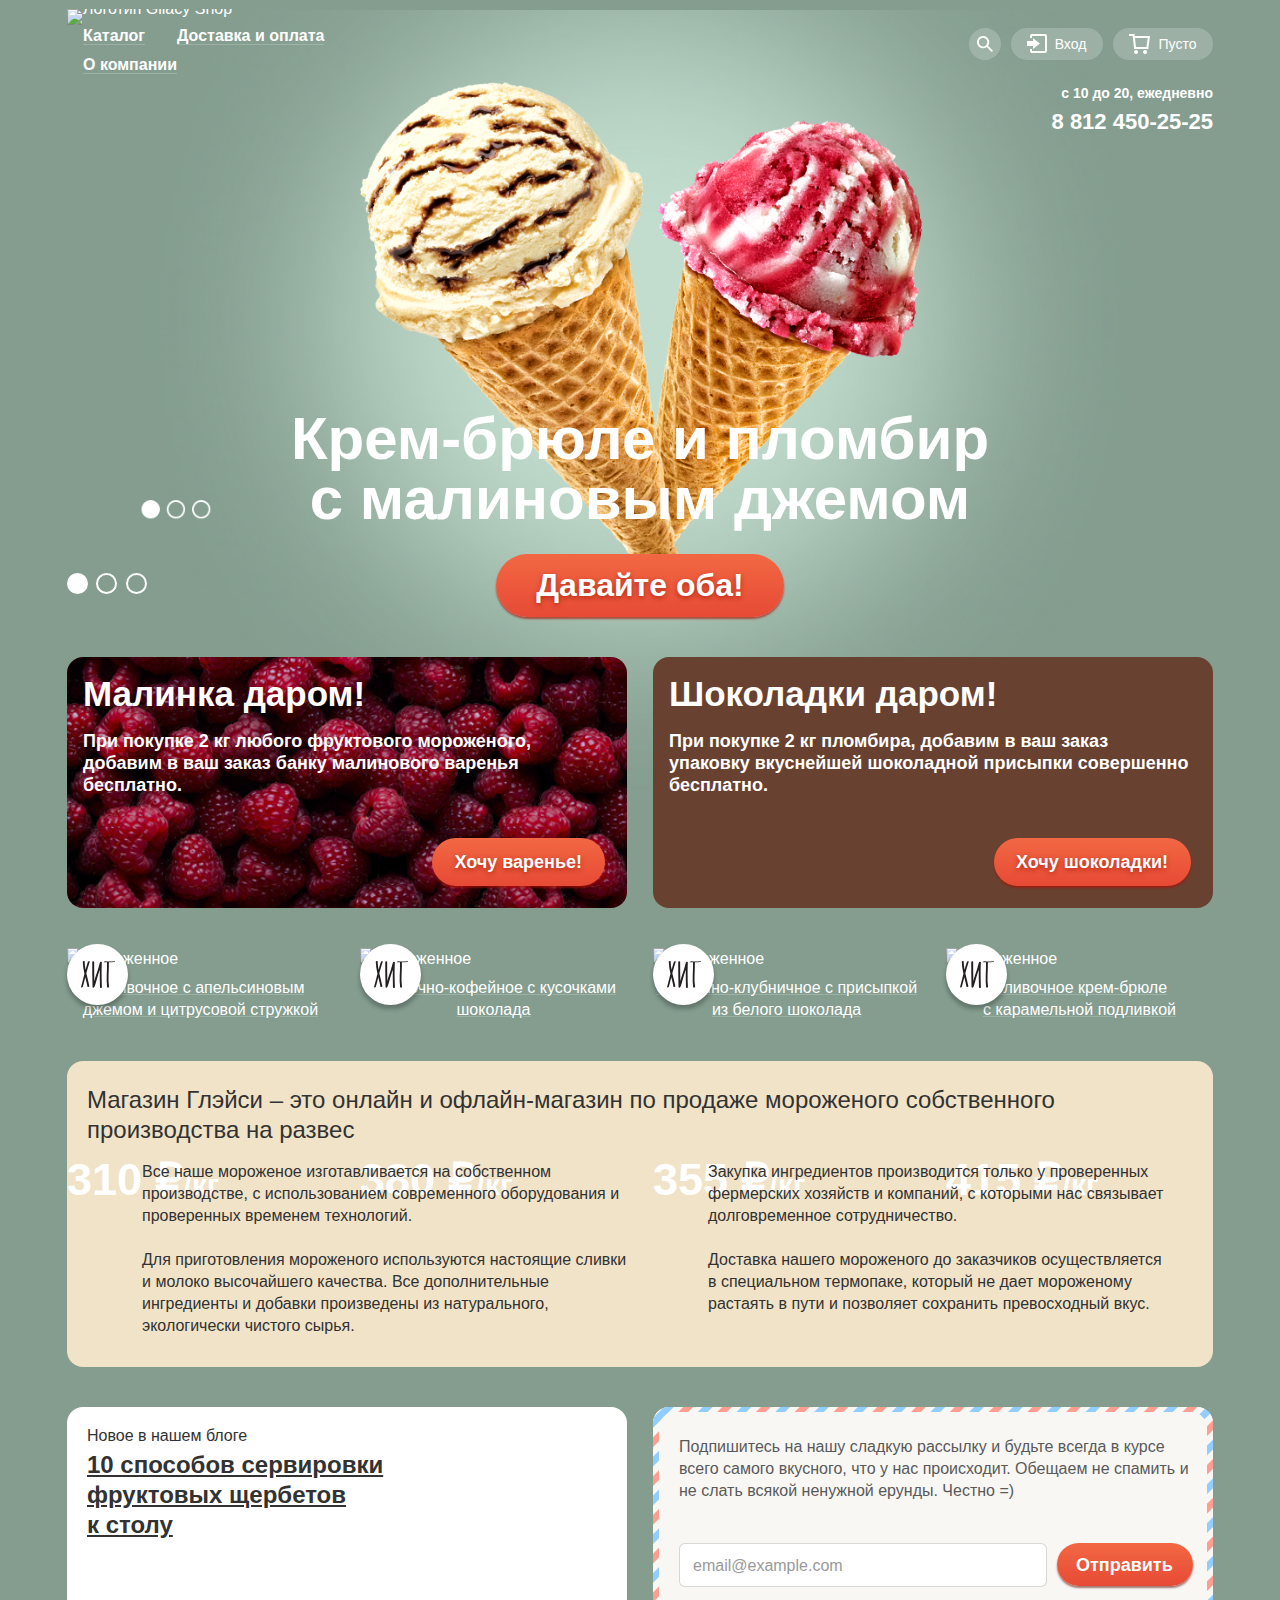
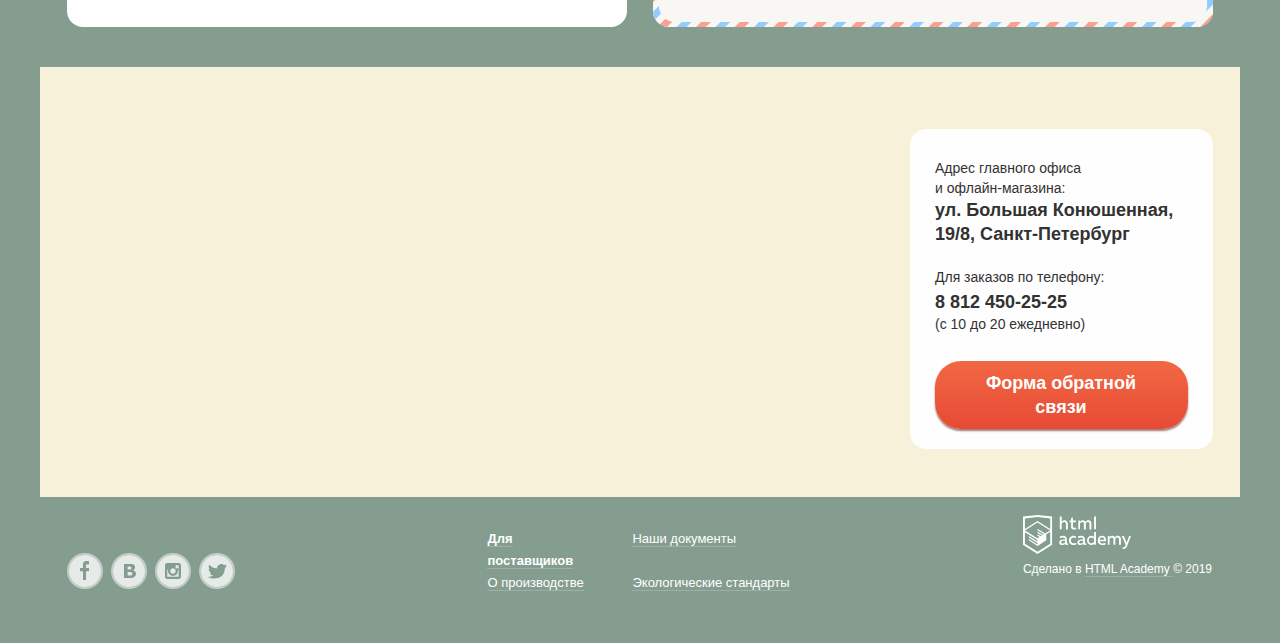
==== commit b5ce7445: "PP + index + catalog + style + script" ====
--- a/index.html
+++ b/index.html
@@ -47,9 +47,9 @@
           </ul>
         </nav>
 
-        <ul class="user-nav">
+        <ul class="user-nav js-user-nav">
           <li class="user-nav__item">
-            <button class="user-nav__btn user-nav__btn--lens" type="button">
+            <button class="user-nav__btn user-nav__btn--lens js-search-open" type="button">
               <svg width="16" height="16" viewBox="0 0 16 16" fill="none" xmlns="http://www.w3.org/2000/svg">
                 <path
                   d="M16 14.6652L11.0785 9.73294C11.9827 8.48188 12.3826 6.93501 12.1984 5.40134C12.0141 3.86767 11.2594 2.4601 10.0848 1.45982C8.91022 0.45954 7.40233 -0.0598191 5.86234 0.00548954C4.32234 0.0707982 2.86363 0.715967 1.77757 1.81212C0.691516 2.90827 0.0580813 4.3747 0.0038002 5.91849C-0.050481 7.46228 0.478388 8.96976 1.48476 10.1398C2.49113 11.3098 3.90092 12.0563 5.43251 12.2301C6.96409 12.4039 8.50472 11.9922 9.74663 11.0772L14.6586 16L16 14.6652ZM6.08152 10.3767C5.24079 10.3767 4.41895 10.1268 3.71991 9.65874C3.02087 9.19063 2.47604 8.5253 2.15431 7.74687C1.83258 6.96844 1.7484 6.11188 1.91241 5.28551C2.07643 4.45913 2.48128 3.70006 3.07576 3.10427C3.67024 2.50849 4.42766 2.10276 5.25223 1.93838C6.0768 1.77401 6.93149 1.85837 7.70822 2.1808C8.48495 2.50324 9.14883 3.04927 9.61591 3.74983C10.083 4.4504 10.3323 5.27404 10.3323 6.11661C10.3298 7.24568 9.88115 8.3278 9.08451 9.12618C8.28788 9.92456 7.20813 10.3742 6.08152 10.3767Z"
@@ -57,16 +57,16 @@
               </svg>
             </button>
 
-            <form class="user-nav__search-form search-form" action="https://echo.htmlacademy.ru" method="get">
+            <form class="user-nav__search-form search-form js-search-form" action="https://echo.htmlacademy.ru" method="get">
               <label class="search-form__label" aria-label="Поиск товаров">
-                <input class="search-form__input input-area js-search" type="search" name="search" placeholder="Крем-брюле">
+                <input class="search-form__input input-area js-search-form__input" type="search" name="search" placeholder="Крем-брюле" required>
               </label>
 
             </form>
           </li>
 
           <li class="user-nav__item">
-            <button class="user-nav__btn user-nav__btn--enter" type="button">
+            <button class="user-nav__btn user-nav__btn--enter js-enter-open" type="button">
               <svg width="20" height="19" viewBox="0 0 20 19" fill="none" xmlns="http://www.w3.org/2000/svg">
                 <path d="M6.04 14.88L12.96 9.5L6.04 4.13V7.04H0V11.96H6.04V14.88Z" fill="white" />
                 <path
@@ -76,21 +76,21 @@
               <span>Вход</span>
             </button>
 
-            <form class="user-nav__enter-form enter-form" action="https://echo.htmlacademy.ru" method="post">
+            <form class="user-nav__enter-form enter-form js-enter-form" action="https://echo.htmlacademy.ru" method="post">
               <ul class="enter-form__list">
                 <li class="enter-form__item">
                   <label class="enter-form__label" aria-label="Электронная почта">
-                    <input class="enter-form__input input-area" type="email" name="email" placeholder="email@example.com" required>
+                    <input class="enter-form__input input-area js-enter-form__email" type="email" name="user-email" placeholder="email@example.com" required>
                   </label>
                 </li>
                 <li class="enter-form__item">
                   <label class="enter-form__label" aria-label="Пароль">
-                    <input class="enter-form__input input-area" type="password" name="password" placeholder="••••••••" required>
+                    <input class="enter-form__input input-area" type="password" name="user-password" placeholder="••••••••" required>
                   </label>
                 </li>
               </ul>
               <div class="enter-form__bottom">
-                <button class="enter-form__submit-btn submit-btn btn js-enter" type="submit">Войти</button>
+                <button class="enter-form__submit-btn submit-btn btn" type="submit">Войти</button>
                 <div class="enter-form__bottom-rigth">
                   <a class="enter-form__link" href="#">Забыли пароль?</a>
                   <a class="enter-form__link" href="#">Новая регистрация</a>
@@ -283,9 +283,7 @@
       <section class="main__contacts contacts">
         <h2 class="visually-hidden">Как с нами связаться</h2>
         <div class="contacts__map">
-          <!-- <script>
-        карта через JS подключится в конце страницы
-      </script> -->
+          <iframe src="https://yandex.ru/map-widget/v1/?um=constructor%3Af4b53b3ecb3fac40641ed203b7e206f27d4c3b6941f3ffc9d22890a88f694d63&amp;source=constructor" width="1200" height="430" frameborder="0"></iframe>
         </div>
         <div class="contacts__content">
           <p class="contacts__text contacts__text--s">Адрес главного офиса<br>и офлайн-магазина:</p>
@@ -409,17 +407,17 @@
 
   <div class="popup js-popup">
     <button class="popup__close js-popup-close" type="button" aria-label="Закрыть всплывающее окно"></button>
-    <form class="popup__feedback-form feedback-form " action="https://echo.htmlacademy.ru" method="post">
+    <form class="popup__feedback-form feedback-form js-feedback-form" action="https://echo.htmlacademy.ru" method="post">
       <p class="feedback-form__text">Мы обязательно вам ответим!</p>
 
       <label class="feedback-form__label" aria-label="Имя пользователя">
-        <input class="feedback-form__input input-area" type="text" name="user-name" placeholder="Имя Фамилия" required>
+        <input class="feedback-form__input input-area js-feedback-form__user-name" type="text" name="user-name" placeholder="Имя Фамилия" required>
       </label>
       <label class="feedback-form__label" aria-label="Электронная почта">
-        <input class="feedback-form__input input-area" type="email" name="user-email" placeholder="email@example.com" required>
+        <input class="feedback-form__input input-area js-feedback-form__user-email" type="email" name="user-email" placeholder="email@example.com" required>
       </label>
       <label class="feedback-form__label" aria-label="Ваше письмо нам">
-        <textarea class="feedback-form__textarea input-area" name="user-text" rows="5" placeholder="В свободной форме" required></textarea>
+        <textarea class="feedback-form__textarea input-area js-feedback-form__user-message" name="user-text" rows="5" placeholder="В свободной форме" required></textarea>
       </label>
 
       <button class="feedback-form__submit-btn submit-btn btn" type="submit">Отправить</button>
--- a/css/style.css
+++ b/css/style.css
@@ -477,6 +477,10 @@
   z-index: 2;
 }
 
+.search-form--active {
+  display: block;
+}
+
 .input-area {
   font-size: 14px;
   line-height: 16px;
@@ -542,6 +546,10 @@
   padding-bottom: 18px;
   padding-left: 19px;
   z-index: 2;
+}
+
+.enter-form--active {
+  display: block;
 }
 
 .enter-form__list {
@@ -1785,6 +1793,11 @@
   margin: 0 -27px;
 }
 
+.contacts__map iframe {
+  position: absolute;
+  border: none;
+}
+
 .contacts__map::before {
   display: block;
   content: "";
@@ -1837,7 +1850,7 @@
   font-weight: 700;
   color: #323232;
   padding: 0;
-  margin: 3px 0 22px 0;
+  margin: 3px 0 0 0;
 }
 
 .contacts__popup-btn {
@@ -1963,7 +1976,7 @@
 .company-info__item--heart::before {
   position: absolute;
   top: 6px;
-  left: 0;
+  left: 2px;
   content: "";
   display: block;
   width: 15px;
@@ -2059,10 +2072,61 @@
   }
 }
 
+@-webki-keyframes shake {
+
+  0%,
+  100% {
+    transform: translateX(0);
+  }
+
+  10%,
+  30%,
+  50%,
+  70%,
+  90% {
+    transform: translateX(-10px);
+  }
+
+  20%,
+  40%,
+  60%,
+  80% {
+    transform: translateX(10px);
+  }
+}
+
+@keyframes shake {
+
+  0%,
+  100% {
+    transform: translateX(0);
+  }
+
+  10%,
+  30%,
+  50%,
+  70%,
+  90% {
+    transform: translateX(-10px);
+  }
+
+  20%,
+  40%,
+  60%,
+  80% {
+    transform: translateX(10px);
+  }
+}
+
 .popup--active {
   display: block;
   -webkit-animation: bounce 1s;
   animation: bounce 1s;
+}
+
+.popup--error {
+  -webkit-animation: shake 0.6s;
+  animation: shake 0.6s;
 }
 
 .overlay {
